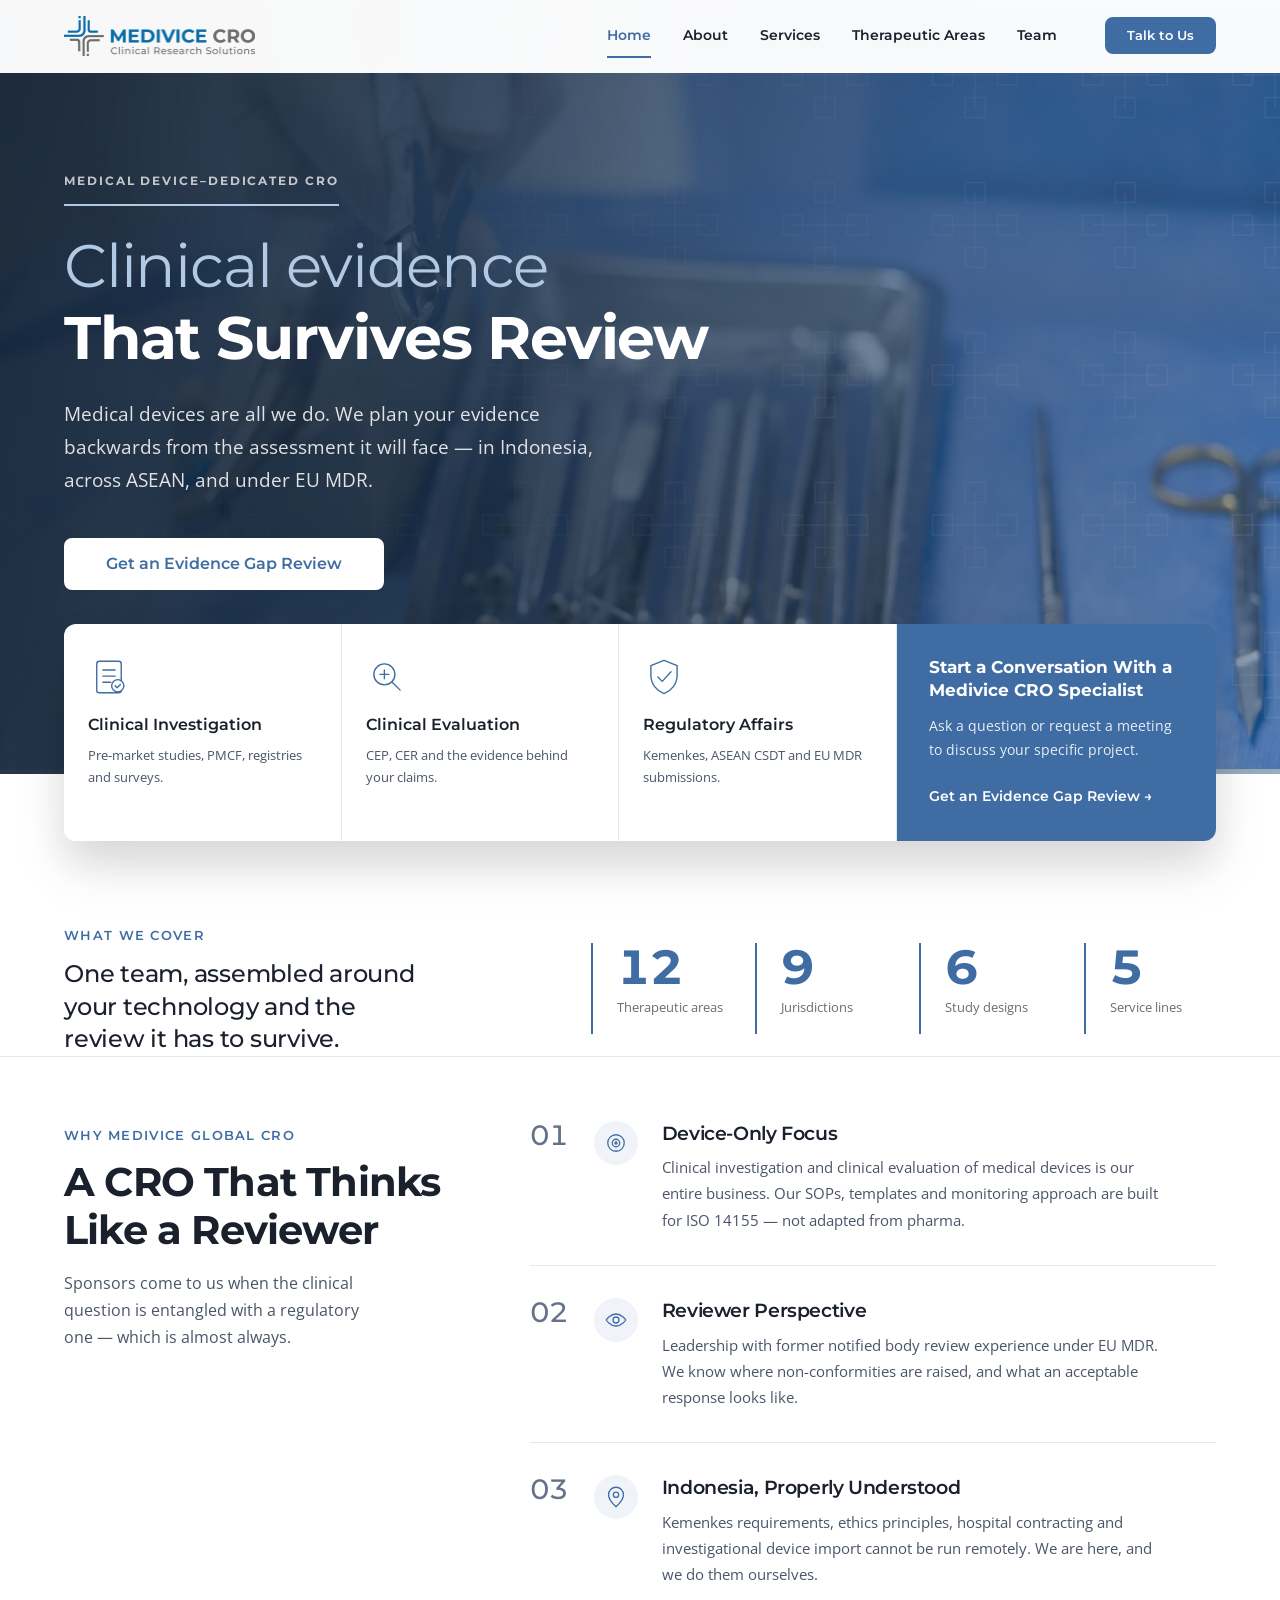
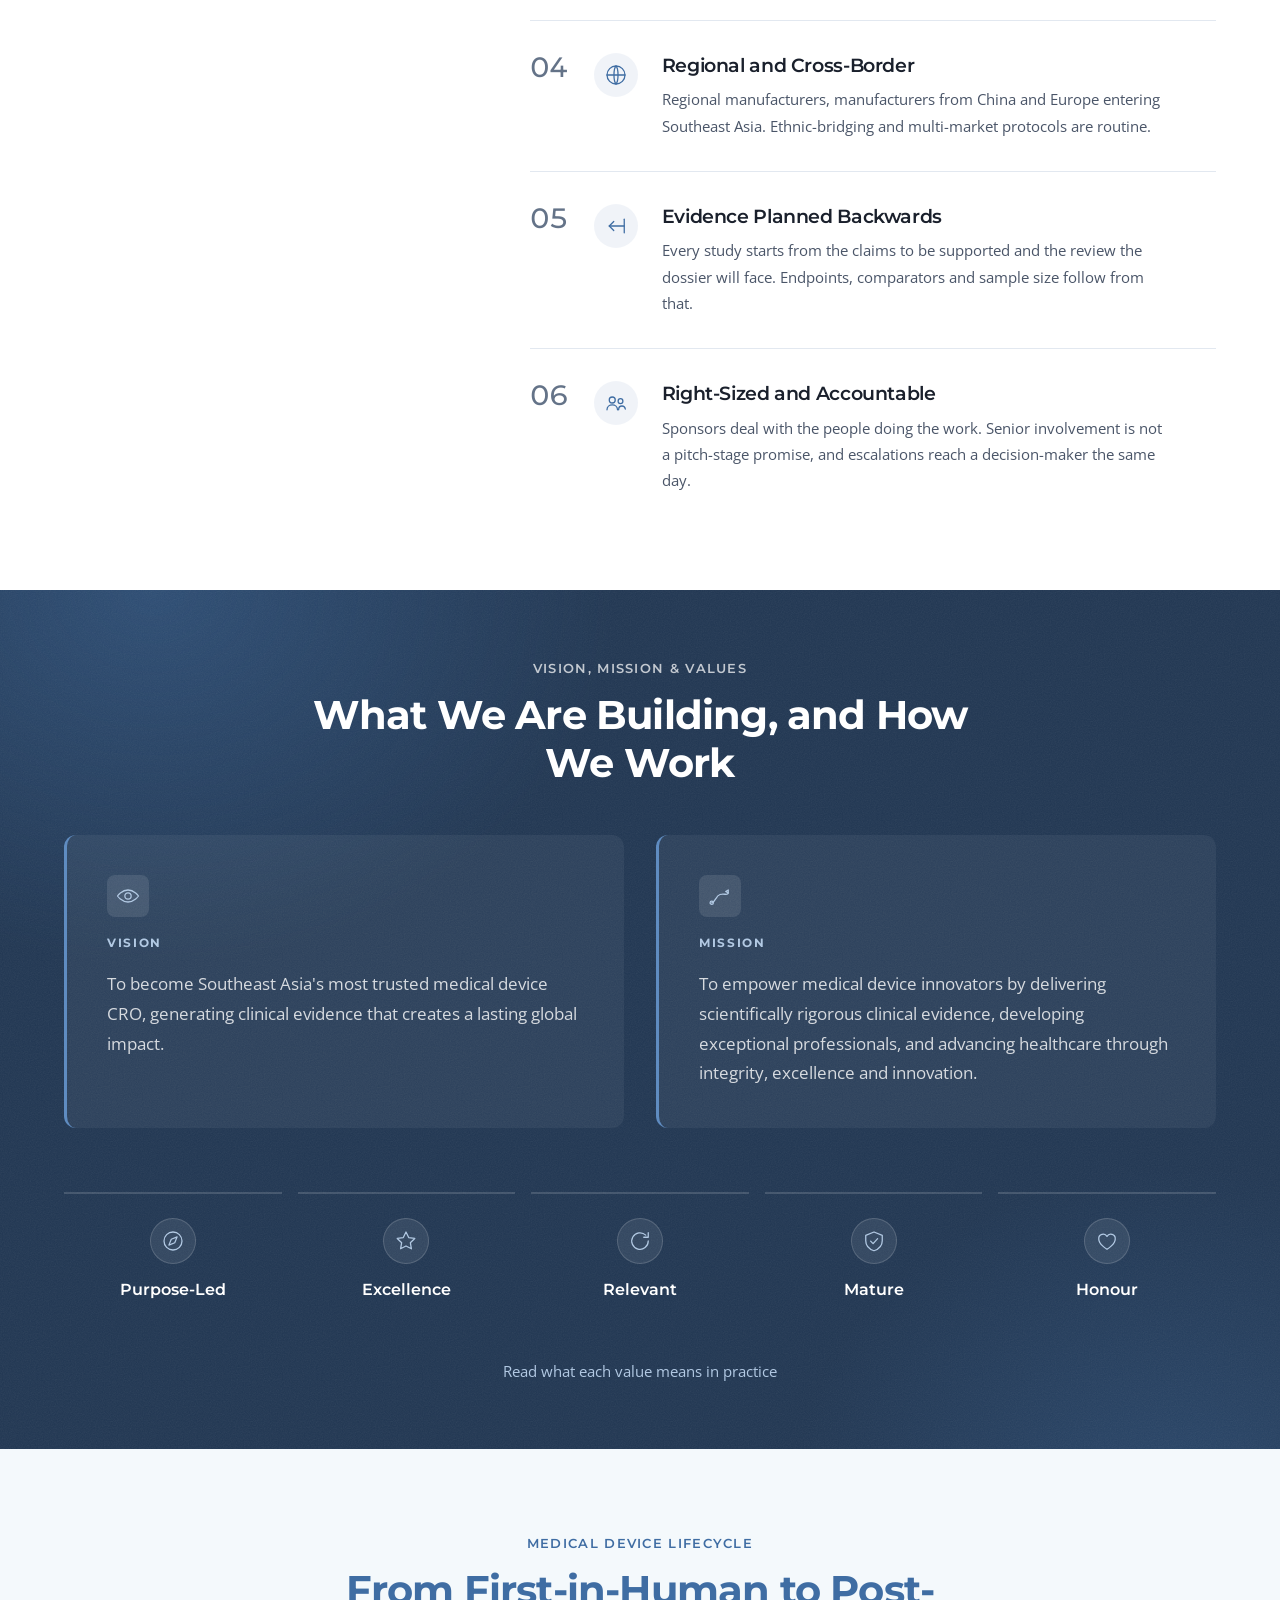
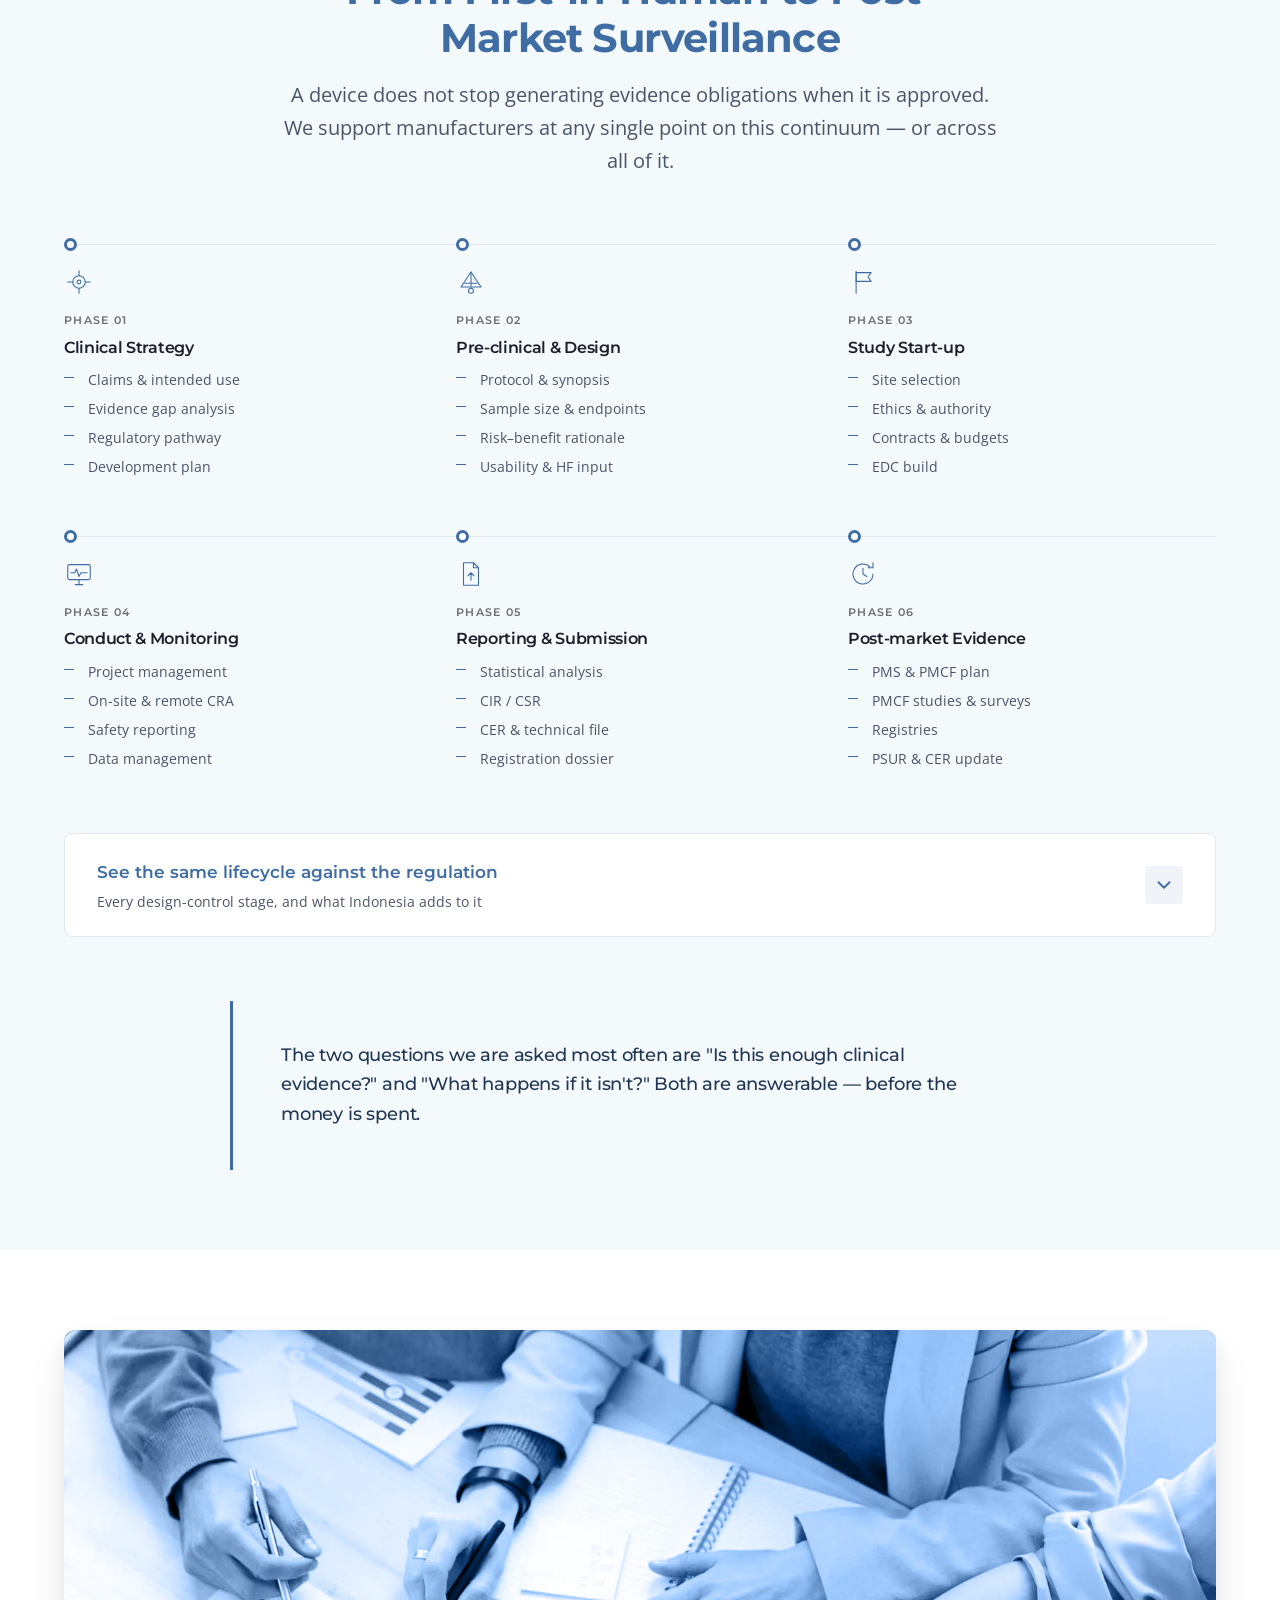
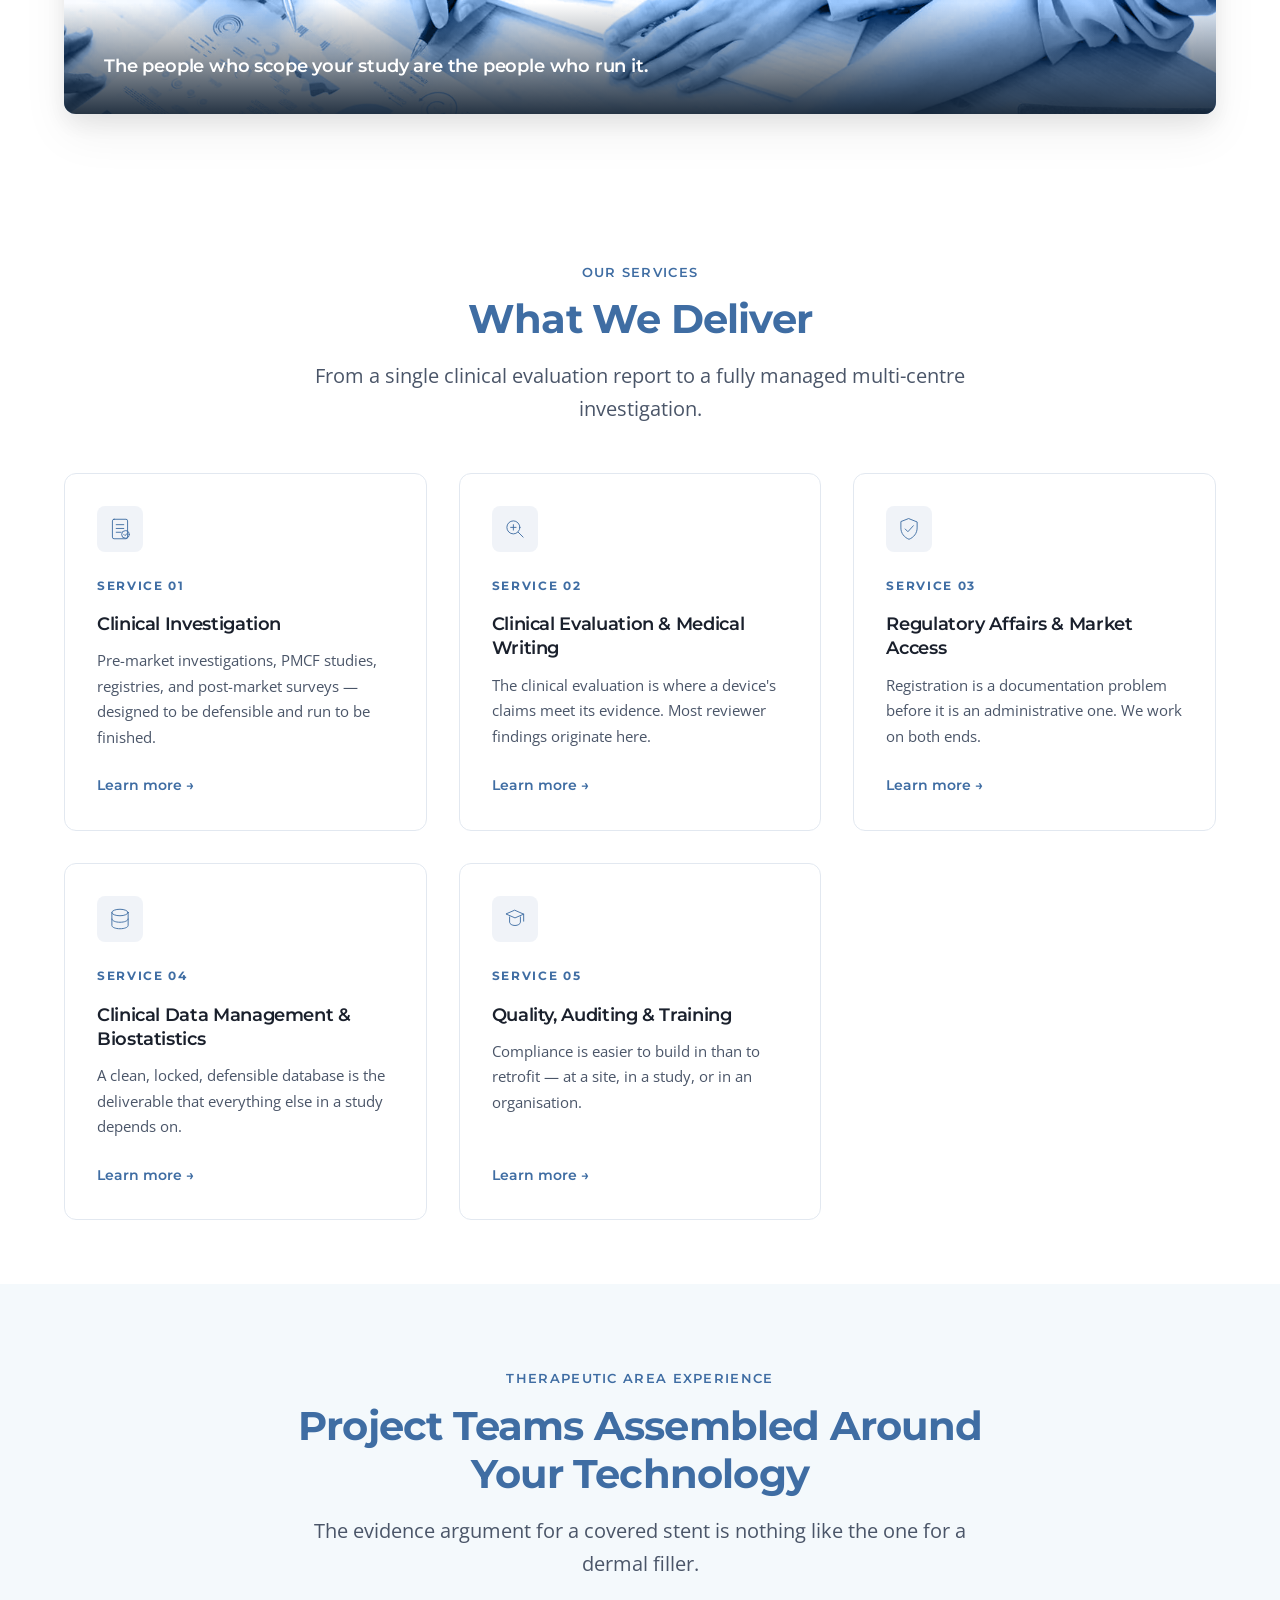
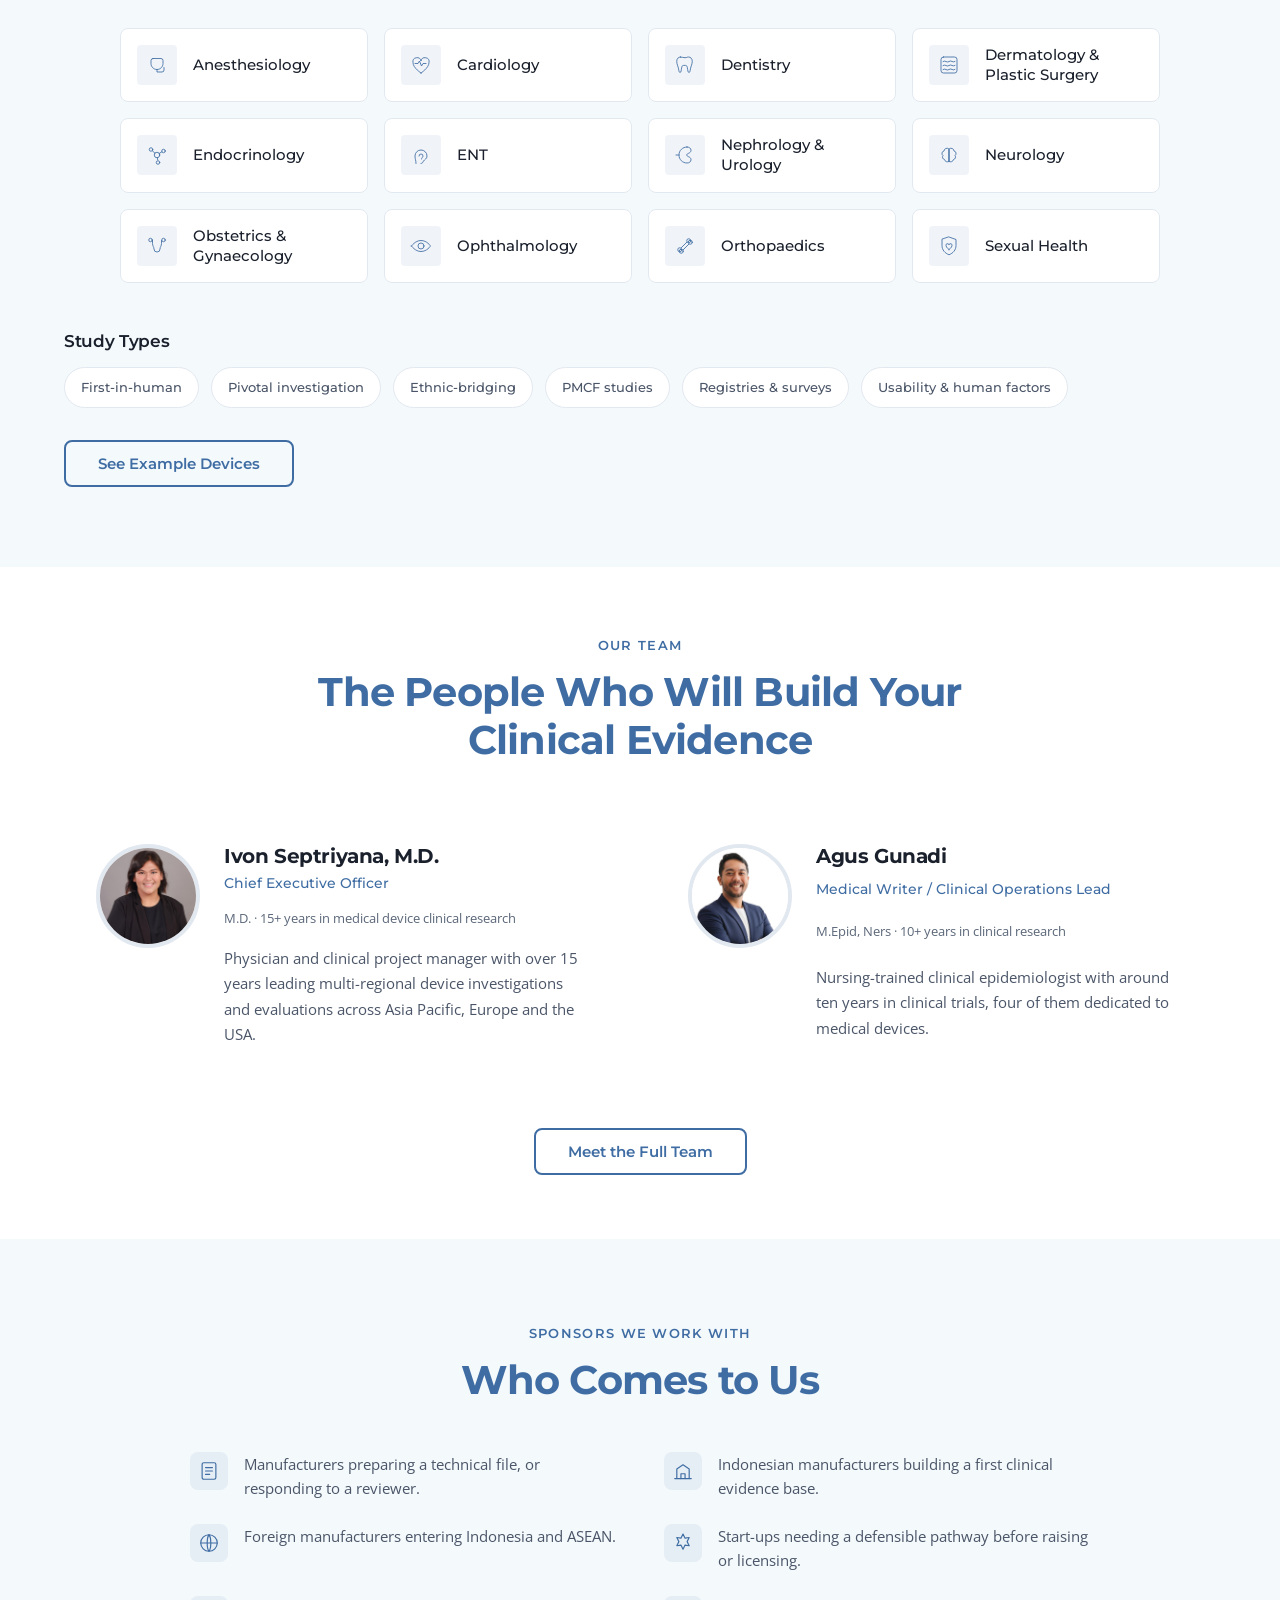
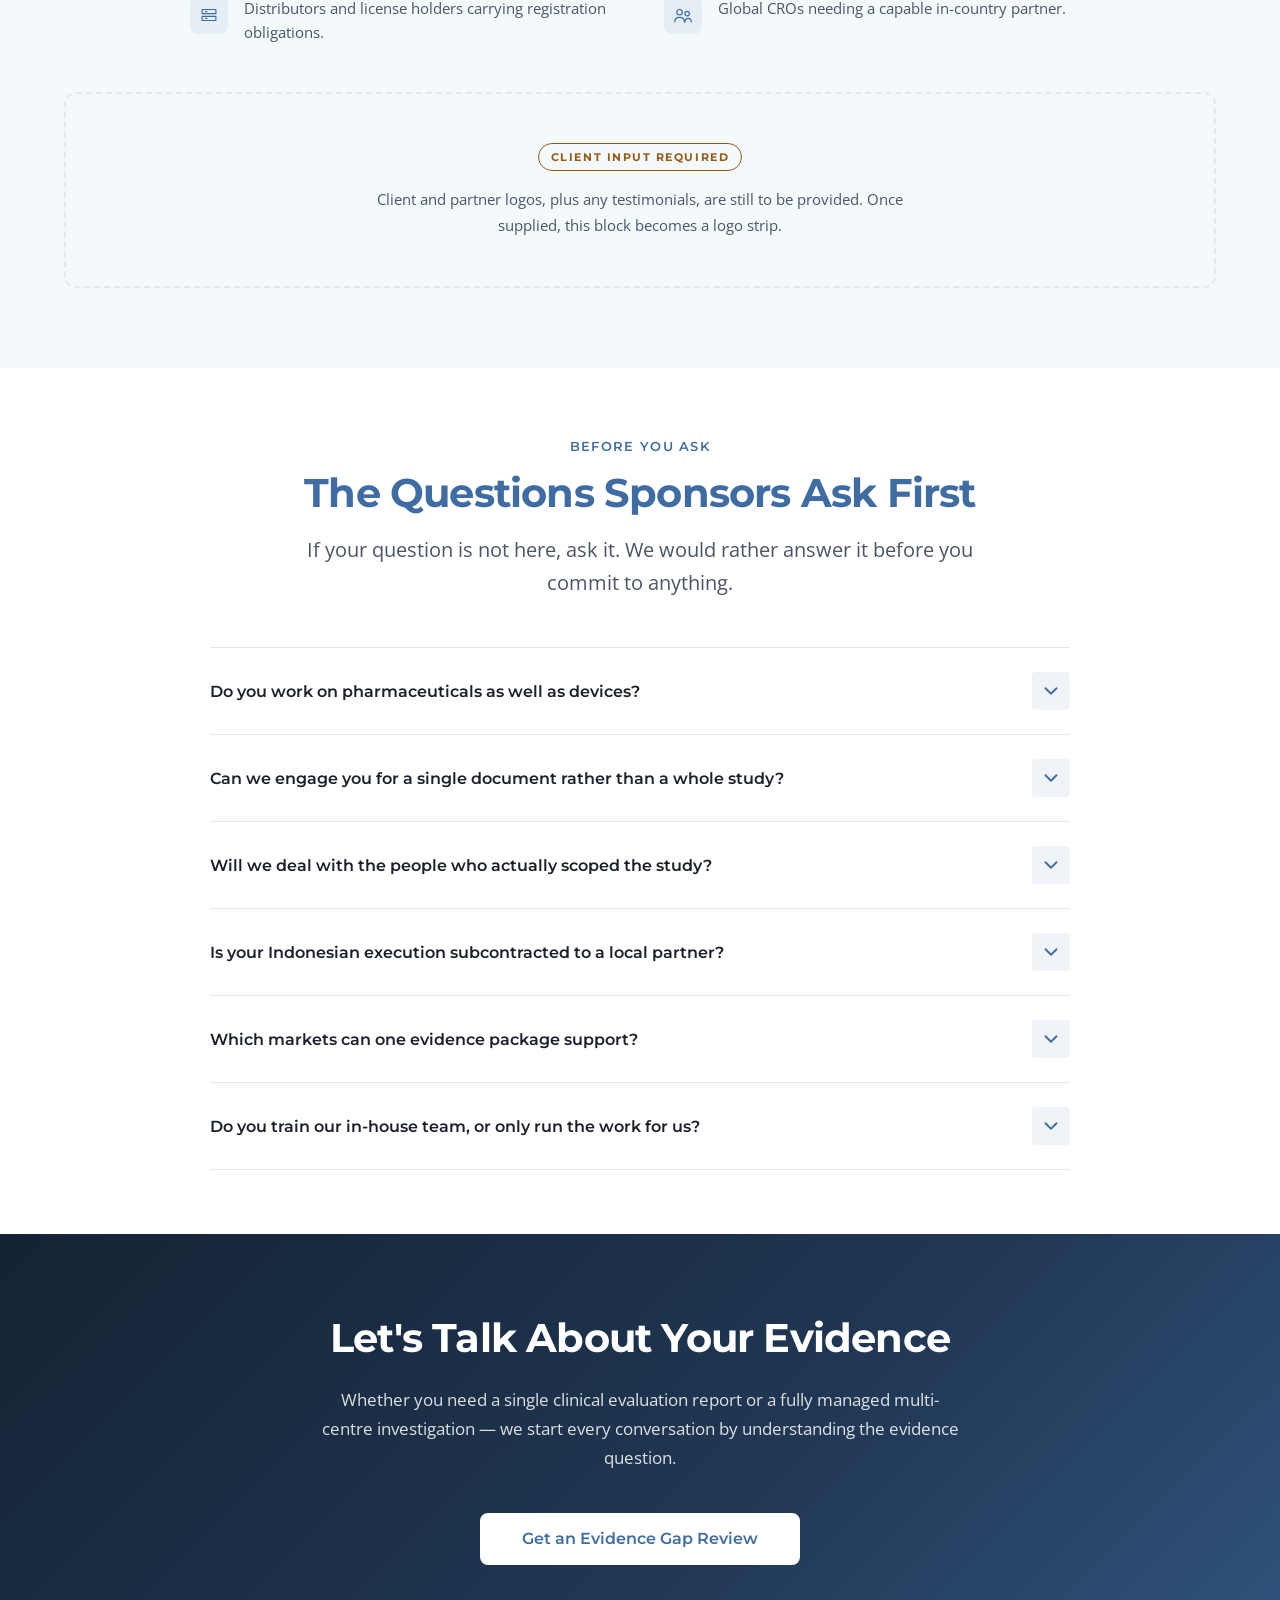
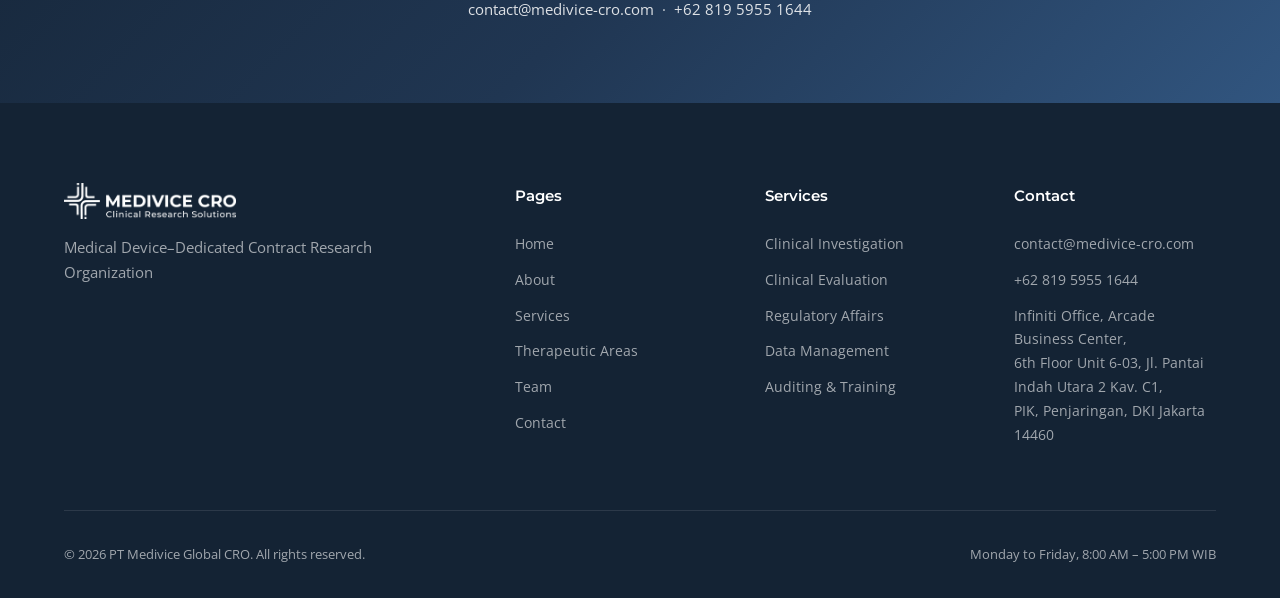
==== index.html @ 95a394a0 "Review build from c5eb9ec" ====
<!DOCTYPE html>
<html lang="en">
<head>
  <meta name="robots" content="noindex, nofollow" />
  <meta charset="UTF-8" />
  <meta name="viewport" content="width=device-width, initial-scale=1.0" />
  <title>Medivice Global CRO — Medical Device–Dedicated Contract Research Organization</title>
  <meta name="description" content="PT Medivice Global CRO runs clinical investigation and clinical evaluation exclusively for medical device manufacturers. Jakarta-led, ISO 14155 and EU MDR focused." />
  <link rel="canonical" href="https://medivice-cro.com/" />
  <meta property="og:type" content="website" />
  <meta property="og:site_name" content="Medivice Global CRO" />
  <meta property="og:url" content="https://medivice-cro.com/" />
  <meta property="og:title" content="Medivice Global CRO — Medical Device–Dedicated Contract Research Organization" />
  <meta property="og:description" content="PT Medivice Global CRO runs clinical investigation and clinical evaluation exclusively for medical device manufacturers. Jakarta-led, ISO 14155 and EU MDR focused." />
  <meta property="og:image" content="https://medivice-cro.com/assets/logos/logo-main.png" />
  <meta name="twitter:card" content="summary" />
  <meta name="twitter:title" content="Medivice Global CRO — Medical Device–Dedicated Contract Research Organization" />
  <meta name="twitter:description" content="PT Medivice Global CRO runs clinical investigation and clinical evaluation exclusively for medical device manufacturers. Jakarta-led, ISO 14155 and EU MDR focused." />
  <meta name="theme-color" content="#203652" />
  <link rel="preconnect" href="https://fonts.googleapis.com" />
  <link rel="preconnect" href="https://fonts.gstatic.com" crossorigin />
  <link rel="stylesheet" href="https://fonts.googleapis.com/css2?family=Montserrat:wght@400;500;600;700&amp;family=Open+Sans:wght@400;500;600;700&amp;display=swap" />
  <link rel="icon" href="assets/icons/icon-main.png" />
  <script type="module" crossorigin src="./assets/main-BbhdPXsZ.js"></script>
  <link rel="stylesheet" crossorigin href="./assets/main-J2HrPfhA.css">
</head>
<body>

  <a class="skip-link" href="#main">Skip to main content</a>

  <!-- ================= NAV ================= -->
  <header class="nav">
    <nav class="nav__inner" aria-label="Main navigation">
      <a href="index.html" class="nav__logo" aria-label="Medivice Global CRO — home">
        <img src="assets/logos/logo-main.png" alt="Medivice Global CRO"  width="765" height="160" decoding="async" fetchpriority="high" />
      </a>
      <button class="nav__toggle" type="button" aria-label="Toggle navigation" aria-expanded="false">
        <span></span><span></span><span></span>
      </button>
      <div class="nav__links">
        <a class="nav__link nav__link--active" href="index.html">Home</a>
        <a class="nav__link" href="about.html">About</a>
        <a class="nav__link" href="services.html">Services</a>
        <a class="nav__link" href="therapeutic-areas.html">Therapeutic Areas</a>
        <a class="nav__link" href="team.html">Team</a>
        <a class="btn btn--primary btn--sm nav__cta" href="contact.html">Talk to Us</a>
      </div>
    </nav>
  </header>

  <main id="main" tabindex="-1">

    <!-- ================= HERO (brand guide page 27) ================= -->
    <section id="hero" class="hero-v2">
      <!-- Temporary photograph. Pexels licence, no identifiable face, and it
           shows evidence being reviewed rather than a lab Medivice does not own.
           Replace with the client's own photo when it arrives — same filename. -->
      <picture class="hero-v2__photo"><source srcset="assets/photo-devices.webp" type="image/webp" /><img class="hero-v2__photo" src="assets/photo-devices.jpg" alt=""
           width="1920" height="1080" fetchpriority="high" decoding="async" /></picture>
      <div class="hero-v2__texture"></div>
      <div class="hero-v2__wash"></div>

      <div class="container">
        <div class="hero-v2__grid">
          <div class="hero-v2__content">
            <span class="hero-v2__label">Medical Device–Dedicated CRO</span>
            <h1>
              <span class="lead-word">Clinical evidence</span>
              That Survives Review
            </h1>
            <p class="hero-v2__text">
              Medical devices are all we do. We plan your evidence backwards from the
              assessment it will face — in Indonesia, across ASEAN, and under EU MDR.
            </p>
            <div class="hero-v2__actions">
              <a class="btn btn--white btn--lg" href="evidence-check.html">Get an Evidence Gap Review</a>
            </div>
          </div>

        </div>
      </div>
    </section>

    <!-- Card row overlapping the hero — the signature moment of the brand template -->
    <div class="container">
      <div class="hero-cards">
        <a class="hero-card" href="services.html#clinical-investigation">
          <div class="hero-card__icon">
            <svg viewBox="0 0 48 48" fill="none" stroke="#3F6DA3" stroke-width="1.6"
                 stroke-linecap="round" stroke-linejoin="round" aria-hidden="true">
              <rect x="10" y="6" width="28" height="36" rx="3" />
              <path d="M17 16h14M17 23h14M17 30h9" />
              <circle cx="34" cy="34" r="7" fill="#FFFFFF" />
              <path d="M31 34l2.2 2.2L37 32.5" />
            </svg>
          </div>
          <div class="hero-card__title">Clinical Investigation</div>
          <p class="hero-card__text">Pre-market studies, PMCF, registries and surveys.</p>
        </a>

        <a class="hero-card" href="services.html#clinical-evaluation">
          <div class="hero-card__icon">
            <svg viewBox="0 0 48 48" fill="none" stroke="#3F6DA3" stroke-width="1.6"
                 stroke-linecap="round" stroke-linejoin="round" aria-hidden="true">
              <circle cx="21" cy="21" r="12" />
              <path d="M30 30l9 9" />
              <path d="M16 21h10M21 16v10" />
            </svg>
          </div>
          <div class="hero-card__title">Clinical Evaluation</div>
          <p class="hero-card__text">CEP, CER and the evidence behind your claims.</p>
        </a>

        <a class="hero-card" href="services.html#regulatory-affairs">
          <div class="hero-card__icon">
            <svg viewBox="0 0 48 48" fill="none" stroke="#3F6DA3" stroke-width="1.6"
                 stroke-linecap="round" stroke-linejoin="round" aria-hidden="true">
              <path d="M24 5l15 6v11c0 10-6.4 17.6-15 21-8.6-3.4-15-11-15-21V11z" />
              <path d="M17 24l5 5 10-11" />
            </svg>
          </div>
          <div class="hero-card__title">Regulatory Affairs</div>
          <p class="hero-card__text">Kemenkes, ASEAN CSDT and EU MDR submissions.</p>
        </a>

        <div class="hero-cta">
          <div class="hero-cta__title">Start a Conversation With a Medivice CRO Specialist</div>
          <p>Ask a question or request a meeting to discuss your specific project.</p>
          <a class="hero-cta__link" href="evidence-check.html">Get an Evidence Gap Review</a>
        </div>
      </div>
    </div>

    <!-- The "What you end up holding" proof band was removed on 13 Aug 2026.
         It cost 0.61 screens for 33 words, and none of those words appear in
         any client document — it was written by the consultant and never
         declared in the Website Content Guide. If the client wants an outcome
         statement here, it should be their sentence, not ours. -->

    <!-- ================= COVERAGE BAR =================
         Sourced counts only. Therapeutic areas and study types are slide 15,
         jurisdictions are slide 12, service lines are slides 8 to 14. When the
         client answers Content Guide row 67 with an outcome number, that number
         belongs here and this block should shrink to make room for it. -->
    <section id="coverage" class="section coverage">
      <div class="container">
        <div class="coverage__inner">
          <div class="coverage__lead">
            <span class="section-label">What We Cover</span>
            <p class="coverage__claim">
              One team, assembled around your technology and the review it has to survive.
            </p>
          </div>
          <dl class="coverage__stats">
            <div class="coverage__stat">
              <dt>Therapeutic areas</dt>
              <dd><span class="coverage__num">12</span></dd>
            </div>
            <div class="coverage__stat">
              <dt>Jurisdictions</dt>
              <dd><span class="coverage__num">9</span></dd>
            </div>
            <div class="coverage__stat">
              <dt>Study designs</dt>
              <dd><span class="coverage__num">6</span></dd>
            </div>
            <div class="coverage__stat">
              <dt>Service lines</dt>
              <dd><span class="coverage__num">5</span></dd>
            </div>
          </dl>
        </div>
      </div>
    </section>

    <!-- ================= WHY MEDIVICE =================
         Not cards. This section is an argument, so it is set as an argument:
         a numbered list with a rule between each point, and the heading sitting
         beside it rather than centred above it. Six bordered boxes here were
         indistinguishable from the six bordered boxes in every other section. -->
    <section id="why-medivice" class="section reasons-section">
      <div class="container">
        <div class="split">
          <div class="split__aside">
            <span class="section-label">Why Medivice Global CRO</span>
            <h2>A CRO That Thinks Like a Reviewer</h2>
            <p class="split__text">
              Sponsors come to us when the clinical question is entangled with a
              regulatory one — which is almost always.
            </p>
          </div>

          <ol class="reasons stagger">
          <li class="reason fade-in">
            <span class="reason__index">01</span>
            <span class="reason__mark" aria-hidden="true"><svg viewBox="0 0 32 32" fill="none" stroke="currentColor" stroke-width="1.7" stroke-linecap="round" stroke-linejoin="round" aria-hidden="true"><circle cx="16" cy="16" r="11"/><circle cx="16" cy="16" r="5"/><circle cx="16" cy="16" r="1.4" fill="currentColor"/></svg></span>
            <div class="reason__body">
              <h3 class="reason__title">Device-Only Focus</h3>
              <p class="reason__text">Clinical investigation and clinical evaluation of medical devices is our entire business. Our SOPs, templates and monitoring approach are built for ISO 14155 — not adapted from pharma.</p>
            </div>
          </li>

          <li class="reason fade-in">
            <span class="reason__index">02</span>
            <span class="reason__mark" aria-hidden="true"><svg viewBox="0 0 32 32" fill="none" stroke="currentColor" stroke-width="1.7" stroke-linecap="round" stroke-linejoin="round" aria-hidden="true"><path d="M3 16s5-8 13-8 13 8 13 8-5 8-13 8-13-8-13-8Z"/><circle cx="16" cy="16" r="4"/></svg></span>
            <div class="reason__body">
              <h3 class="reason__title">Reviewer Perspective</h3>
              <p class="reason__text">Leadership with former notified body review experience under EU MDR. We know where non-conformities are raised, and what an acceptable response looks like.</p>
            </div>
          </li>

          <li class="reason fade-in">
            <span class="reason__index">03</span>
            <span class="reason__mark" aria-hidden="true"><svg viewBox="0 0 32 32" fill="none" stroke="currentColor" stroke-width="1.7" stroke-linecap="round" stroke-linejoin="round" aria-hidden="true"><path d="M16 29s10-9.2 10-16A10 10 0 0 0 6 13c0 6.8 10 16 10 16Z"/><circle cx="16" cy="13" r="3.6"/></svg></span>
            <div class="reason__body">
              <h3 class="reason__title">Indonesia, Properly Understood</h3>
              <p class="reason__text">Kemenkes requirements, ethics principles, hospital contracting and investigational device import cannot be run remotely. We are here, and we do them ourselves.</p>
            </div>
          </li>

          <li class="reason fade-in">
            <span class="reason__index">04</span>
            <span class="reason__mark" aria-hidden="true"><svg viewBox="0 0 32 32" fill="none" stroke="currentColor" stroke-width="1.7" stroke-linecap="round" stroke-linejoin="round" aria-hidden="true"><circle cx="16" cy="16" r="12"/><path d="M4 16h24M16 4c3.6 3.8 3.6 20 0 24M16 4c-3.6 3.8-3.6 20 0 24"/></svg></span>
            <div class="reason__body">
              <h3 class="reason__title">Regional and Cross-Border</h3>
              <p class="reason__text">Regional manufacturers, manufacturers from China and Europe entering Southeast Asia. Ethnic-bridging and multi-market protocols are routine.</p>
            </div>
          </li>

          <li class="reason fade-in">
            <span class="reason__index">05</span>
            <span class="reason__mark" aria-hidden="true"><svg viewBox="0 0 32 32" fill="none" stroke="currentColor" stroke-width="1.7" stroke-linecap="round" stroke-linejoin="round" aria-hidden="true"><path d="M27 16H7"/><path d="M13 10l-6 6 6 6"/><path d="M27 7v18"/></svg></span>
            <div class="reason__body">
              <h3 class="reason__title">Evidence Planned Backwards</h3>
              <p class="reason__text">Every study starts from the claims to be supported and the review the dossier will face. Endpoints, comparators and sample size follow from that.</p>
            </div>
          </li>

          <li class="reason fade-in">
            <span class="reason__index">06</span>
            <span class="reason__mark" aria-hidden="true"><svg viewBox="0 0 32 32" fill="none" stroke="currentColor" stroke-width="1.7" stroke-linecap="round" stroke-linejoin="round" aria-hidden="true"><circle cx="11" cy="12" r="4"/><circle cx="22" cy="13.5" r="3.2"/><path d="M4 25c0-4 3.2-6.5 7-6.5s7 2.5 7 6.5"/><path d="M19.5 25c0-3 2-5 4.5-5s4 1.6 4.4 4"/></svg></span>
            <div class="reason__body">
              <h3 class="reason__title">Right-Sized and Accountable</h3>
              <p class="reason__text">Sponsors deal with the people doing the work. Senior involvement is not a pitch-stage promise, and escalations reach a decision-maker the same day.</p>
            </div>
          </li>
          </ol>
        </div>
      </div>
    </section>

    <!-- ================= VISION, MISSION & VALUES ================= -->
    <section id="vision-mission-values" class="section section--dark">
      <div class="container">
        <div class="section-header">
          <span class="section-label">Vision, Mission &amp; Values</span>
          <h2>What We Are Building, and How We Work</h2>
        </div>

        <div class="vm-grid">
          <div class="vm-card fade-in">
            <div class="vm-card__mark" aria-hidden="true"><svg viewBox="0 0 32 32" fill="none" stroke="currentColor" stroke-width="1.7" stroke-linecap="round" stroke-linejoin="round" aria-hidden="true"><path d="M2 16s5.5-8 14-8 14 8 14 8-5.5 8-14 8-14-8-14-8Z"/><circle cx="16" cy="16" r="4.2"/></svg></div>
            <div class="vm-card__label">Vision</div>
            <p>
              To become Southeast Asia's most trusted medical device CRO, generating
              clinical evidence that creates a lasting global impact.
            </p>
          </div>
          <div class="vm-card fade-in">
            <div class="vm-card__mark" aria-hidden="true"><svg viewBox="0 0 32 32" fill="none" stroke="currentColor" stroke-width="1.7" stroke-linecap="round" stroke-linejoin="round" aria-hidden="true"><path d="M5 25c6-2 5-9 11-11s10 2 11-2"/><circle cx="5" cy="25" r="2.2"/><path d="M27 8l-3.4 2 3.4 2z"/></svg></div>
            <div class="vm-card__label">Mission</div>
            <p>
              To empower medical device innovators by delivering scientifically rigorous
              clinical evidence, developing exceptional professionals, and advancing
              healthcare through integrity, excellence and innovation.
            </p>
          </div>
        </div>

        <div class="values-grid values-grid--compact stagger">
          <div class="value-item value-item--compact fade-in">
            <div class="value-item__mark"><svg viewBox="0 0 32 32" fill="none" stroke="currentColor" stroke-width="1.7" stroke-linecap="round" stroke-linejoin="round" aria-hidden="true"><circle cx="16" cy="16" r="12"/><path d="M21.5 10.5l-3.2 7.8-7.8 3.2 3.2-7.8z"/></svg></div>
            <div class="value-item__name">Purpose-Led</div>
          </div>
          <div class="value-item value-item--compact fade-in">
            <div class="value-item__mark"><svg viewBox="0 0 32 32" fill="none" stroke="currentColor" stroke-width="1.7" stroke-linecap="round" stroke-linejoin="round" aria-hidden="true"><path d="M16 4l3.6 7.4 8.1 1.2-5.9 5.7 1.4 8.1L16 22.6 8.8 26.4l1.4-8.1-5.9-5.7 8.1-1.2z"/></svg></div>
            <div class="value-item__name">Excellence</div>
          </div>
          <div class="value-item value-item--compact fade-in">
            <div class="value-item__mark"><svg viewBox="0 0 32 32" fill="none" stroke="currentColor" stroke-width="1.7" stroke-linecap="round" stroke-linejoin="round" aria-hidden="true"><path d="M27 16a11 11 0 1 1-3.3-7.8"/><path d="M27 5v6h-6"/></svg></div>
            <div class="value-item__name">Relevant</div>
          </div>
          <div class="value-item value-item--compact fade-in">
            <div class="value-item__mark"><svg viewBox="0 0 32 32" fill="none" stroke="currentColor" stroke-width="1.7" stroke-linecap="round" stroke-linejoin="round" aria-hidden="true"><path d="M16 4l11 4.4v7.3C27 23 22.3 26.9 16 29 9.7 26.9 5 23 5 15.7V8.4z"/><path d="M11.5 16.2l3.3 3.3 6-6.6"/></svg></div>
            <div class="value-item__name">Mature</div>
          </div>
          <div class="value-item value-item--compact fade-in">
            <div class="value-item__mark"><svg viewBox="0 0 32 32" fill="none" stroke="currentColor" stroke-width="1.7" stroke-linecap="round" stroke-linejoin="round" aria-hidden="true"><path d="M16 27S5 20.4 5 13.2A5.9 5.9 0 0 1 16 9.9a5.9 5.9 0 0 1 11 3.3C27 20.4 16 27 16 27Z"/></svg></div>
            <div class="value-item__name">Honour</div>
          </div>
        </div>

        <p class="values-more">
          <a href="about.html#values">Read what each value means in practice</a>
        </p>
      </div>
      </div>
    </section>

    <!-- ================= MEDICAL DEVICE LIFECYCLE =================
         Two layers, and they are not interchangeable.

         First: Company Profile slide 6, the six phases of Medivice's own
         work across the lifecycle. This is the section the client approved
         in the Website Content Guide, rows 20 and 21.

         Second: Medical_Device_Lifecycle_5-6Agustus2026.pptx slide 16, the
         regulation seen against design control. It is deeper and it is the
         better content, but it is an adaptation of a third-party briefing
         whose publication rights are still unconfirmed. It supports the
         approved section; it does not replace it. -->
    <section id="lifecycle" class="section section--alt">
      <div class="container">
        <div class="section-header">
          <span class="section-label">Medical Device Lifecycle</span>
          <h2>From First-in-Human to Post-Market Surveillance</h2>
          <p>
            A device does not stop generating evidence obligations when it is approved. We
            support manufacturers at any single point on this continuum — or across all of it.
          </p>
        </div>

        <ol class="lifegrid stagger">
          <li class="lifephase fade-in">
            <div class="lifephase__mark" aria-hidden="true"><svg viewBox="0 0 48 48" fill="none" stroke="currentColor" stroke-width="1.7" stroke-linecap="round" stroke-linejoin="round"><path d="M24 6v8M24 34v8M6 24h8M34 24h8"/><circle cx="24" cy="24" r="10"/><circle cx="24" cy="24" r="3"/></svg></div>
            <div class="lifephase__index">PHASE 01</div>
            <h3 class="lifephase__title">Clinical Strategy</h3>
            <ul class="lifephase__list">
              <li>Claims &amp; intended use</li>
              <li>Evidence gap analysis</li>
              <li>Regulatory pathway</li>
              <li>Development plan</li>
            </ul>
          </li>
          <li class="lifephase fade-in">
            <div class="lifephase__mark" aria-hidden="true"><svg viewBox="0 0 48 48" fill="none" stroke="currentColor" stroke-width="1.7" stroke-linecap="round" stroke-linejoin="round"><path d="M24 8 8 32h32z"/><path d="M24 8v24M14 26h20"/><circle cx="24" cy="38" r="4"/></svg></div>
            <div class="lifephase__index">PHASE 02</div>
            <h3 class="lifephase__title">Pre-clinical &amp; Design</h3>
            <ul class="lifephase__list">
              <li>Protocol &amp; synopsis</li>
              <li>Sample size &amp; endpoints</li>
              <li>Risk–benefit rationale</li>
              <li>Usability &amp; HF input</li>
            </ul>
          </li>
          <li class="lifephase fade-in">
            <div class="lifephase__mark" aria-hidden="true"><svg viewBox="0 0 48 48" fill="none" stroke="currentColor" stroke-width="1.7" stroke-linecap="round" stroke-linejoin="round"><path d="M13 42V7"/><path d="M13 9h24l-5 7 5 7H13z"/></svg></div>
            <div class="lifephase__index">PHASE 03</div>
            <h3 class="lifephase__title">Study Start-up</h3>
            <ul class="lifephase__list">
              <li>Site selection</li>
              <li>Ethics &amp; authority</li>
              <li>Contracts &amp; budgets</li>
              <li>EDC build</li>
            </ul>
          </li>
          <li class="lifephase fade-in">
            <div class="lifephase__mark" aria-hidden="true"><svg viewBox="0 0 48 48" fill="none" stroke="currentColor" stroke-width="1.7" stroke-linecap="round" stroke-linejoin="round"><rect x="6" y="9" width="36" height="24" rx="3"/><path d="M11 22h6l3-6 4 12 3-6h10"/><path d="M18 41h12M24 33v8"/></svg></div>
            <div class="lifephase__index">PHASE 04</div>
            <h3 class="lifephase__title">Conduct &amp; Monitoring</h3>
            <ul class="lifephase__list">
              <li>Project management</li>
              <li>On-site &amp; remote CRA</li>
              <li>Safety reporting</li>
              <li>Data management</li>
            </ul>
          </li>
          <li class="lifephase fade-in">
            <div class="lifephase__mark" aria-hidden="true"><svg viewBox="0 0 48 48" fill="none" stroke="currentColor" stroke-width="1.7" stroke-linecap="round" stroke-linejoin="round"><path d="M12 42V6h16l8 8v28z"/><path d="M28 6v8h8"/><path d="M24 34V22M19 27l5-5 5 5"/></svg></div>
            <div class="lifephase__index">PHASE 05</div>
            <h3 class="lifephase__title">Reporting &amp; Submission</h3>
            <ul class="lifephase__list">
              <li>Statistical analysis</li>
              <li>CIR / CSR</li>
              <li>CER &amp; technical file</li>
              <li>Registration dossier</li>
            </ul>
          </li>
          <li class="lifephase fade-in">
            <div class="lifephase__mark" aria-hidden="true"><svg viewBox="0 0 48 48" fill="none" stroke="currentColor" stroke-width="1.7" stroke-linecap="round" stroke-linejoin="round"><path d="M40 24a16 16 0 1 1-5-11.6"/><path d="M40 6v8h-8"/><path d="M24 15v9l6 4"/></svg></div>
            <div class="lifephase__index">PHASE 06</div>
            <h3 class="lifephase__title">Post-market Evidence</h3>
            <ul class="lifephase__list">
              <li>PMS &amp; PMCF plan</li>
              <li>PMCF studies &amp; surveys</li>
              <li>Registries</li>
              <li>PSUR &amp; CER update</li>
            </ul>
          </li>
        </ol>

        <details class="deep">
          <summary class="deep__summary">
            <span class="deep__text">
              <span class="deep__title">See the same lifecycle against the regulation</span>
              <span class="deep__hint">Every design-control stage, and what Indonesia adds to it</span>
            </span>
            <span class="deep__icon" aria-hidden="true"><svg viewBox="0 0 24 24" fill="none" stroke="currentColor" stroke-width="2" stroke-linecap="round" stroke-linejoin="round"><path d="M6 9l6 6 6-6"/></svg></span>
          </summary>

        <div class="reglife">
          <div class="reglife__tierlabel">Product lifecycle</div>
          <div class="reglife__row reglife__row--product">
            <div class="reglife__stage">Requirement</div>
            <div class="reglife__stage">Design &amp; Development</div>
            <div class="reglife__stage">Verification &amp; Validation</div>
            <div class="reglife__stage">Deployment or Implementation</div>
            <div class="reglife__stage">Maintenance &amp; Service</div>
            <div class="reglife__stage">Decommissioning</div>
          </div>

          <div class="reglife__standards">
            <div class="reglife__std reglife__std--qms">ISO 13485:2016 — Quality Management System</div>
            <div class="reglife__std">ISO 14971:2019 — Risk Management</div>
          </div>

          <div class="reglife__tierlabel">Design control — where we work</div>
          <div class="reglife__row reglife__row--design">
            <button class="reglife__stage" type="button" aria-expanded="false" aria-controls="rl-1">
              Idea, Concept &amp; Feasibility<span class="reglife__stage-note">Select</span>
            </button>
            <button class="reglife__stage" type="button" aria-expanded="false" aria-controls="rl-2">
              Design &amp; Development<span class="reglife__stage-note">Select</span>
            </button>
            <button class="reglife__stage" type="button" aria-expanded="false" aria-controls="rl-3">
              Design Verification<span class="reglife__stage-note">Select</span>
            </button>
            <button class="reglife__stage" type="button" aria-expanded="false" aria-controls="rl-4">
              Design Validation<span class="reglife__stage-note">Select</span>
            </button>
            <button class="reglife__stage" type="button" aria-expanded="false" aria-controls="rl-5">
              Design Transfer<span class="reglife__stage-note">Select</span>
            </button>
            <button class="reglife__stage" type="button" aria-expanded="false" aria-controls="rl-6">
              Market Approval<span class="reglife__stage-note">Select</span>
            </button>
          </div>

          <!-- 1 -->
          <div class="reglife__detail" id="rl-1">
            <h3>Idea, Concept, Definition &amp; Feasibility</h3>
            <div class="reglife__cols">
              <div>
                <div class="reglife__block-title">Establish the case</div>
                <ul class="checklist">
                  <li>Market validation</li>
                  <li>User need</li>
                  <li>Intellectual property</li>
                </ul>
              </div>
              <div>
                <span class="reglife__flag">Indonesia</span>
                <div class="reglife__block-title">Regulatory review</div>
                <ul class="checklist">
                  <li>Definition of a medical device in Indonesia</li>
                  <li>Risk classification of the device</li>
                  <li>The applicable registration regulation</li>
                  <li>Regulatory strategy and regulatory affairs plan</li>
                </ul>
              </div>
            </div>
          </div>

          <!-- 2 -->
          <div class="reglife__detail" id="rl-2">
            <h3>Design &amp; Development</h3>
            <div class="reglife__cols">
              <div>
                <div class="reglife__block-title">Design input</div>
                <ul class="checklist">
                  <li>Applicable standards</li>
                  <li>User needs and essential principles</li>
                </ul>
              </div>
              <div>
                <div class="reglife__block-title">Design output</div>
                <ul class="checklist">
                  <li>Specification</li>
                  <li>Prototype</li>
                </ul>
              </div>
            </div>
          </div>

          <!-- 3 -->
          <div class="reglife__detail" id="rl-3">
            <h3>Design Verification</h3>
            <div class="reglife__cols">
              <div>
                <div class="reglife__block-title">Inspection</div>
                <ul class="checklist">
                  <li>Dimensional and visual inspection</li>
                </ul>
                <div class="reglife__block-title mt-4">Testing</div>
                <ul class="checklist">
                  <li>Pre-clinical testing — chemical, physical, biological</li>
                  <li>Animal testing</li>
                </ul>
              </div>
              <div>
                <div class="reglife__block-title">Analysis</div>
                <ul class="checklist">
                  <li>Software validation</li>
                  <li>Sterilisation validation</li>
                </ul>
                <div class="reglife__block-title mt-4">Standards</div>
                <ul class="checklist">
                  <li>TIS, ISO, EN ISO, ASTM</li>
                </ul>
              </div>
              <div>
                <span class="reglife__flag">Indonesia</span>
                <div class="reglife__block-title">National standards</div>
                <ul class="checklist">
                  <li>BSN SNI</li>
                  <li>BPAFK testing, where applicable</li>
                </ul>
              </div>
            </div>
          </div>

          <!-- 4 -->
          <div class="reglife__detail" id="rl-4">
            <h3>Design Validation</h3>
            <div class="reglife__cols">
              <div>
                <div class="reglife__block-title">Clinical evaluation</div>
                <p class="text-small">Written to MEDDEV 2.7/1 rev 4 conventions.</p>
                <ul class="checklist">
                  <li>Literature review</li>
                  <li>Clinical experience</li>
                </ul>
              </div>
              <div>
                <div class="reglife__block-title">If the evidence is insufficient</div>
                <ul class="checklist">
                  <li>Clinical investigation under ISO 14155</li>
                  <li>ISO 20916:2019 for in-vitro diagnostic performance studies</li>
                  <li>Devices from initial production lots or batches</li>
                </ul>
              </div>
              <div>
                <span class="reglife__flag">Indonesia</span>
                <div class="reglife__block-title">Approvals, run in parallel</div>
                <ul class="checklist">
                  <li>Ethics committee approval</li>
                  <li>PPUK Kemenkes approval for the clinical investigation</li>
                </ul>
              </div>
            </div>
          </div>

          <!-- 5 -->
          <div class="reglife__detail" id="rl-5">
            <h3>Design Transfer</h3>
            <div class="reglife__cols">
              <div>
                <div class="reglife__block-title">Transfer to production</div>
                <ul class="checklist">
                  <li>Production specification</li>
                  <li>Trial run and process validation</li>
                </ul>
              </div>
              <div>
                <div class="reglife__block-title">Production quality system</div>
                <ul class="checklist">
                  <li>ISO 13485:2016</li>
                  <li>Indonesian GMP</li>
                  <li>Device production, then mass production</li>
                </ul>
              </div>
            </div>
          </div>

          <!-- 6 -->
          <div class="reglife__detail" id="rl-6">
            <h3>Market Approval</h3>
            <div class="reglife__cols">
              <div>
                <span class="reglife__flag">Indonesia</span>
                <div class="reglife__block-title">Registration</div>
                <ul class="checklist">
                  <li>Establishment and device registration with the Ministry of Health</li>
                  <li>Prepare the technical documentation for submission</li>
                  <li>Market approval</li>
                </ul>
              </div>
              <div>
                <div class="reglife__block-title">After approval</div>
                <ul class="checklist">
                  <li>Product liability</li>
                  <li>Post-market surveillance</li>
                </ul>
              </div>
            </div>
          </div>

          <p class="reglife__note">
            Testing and analysis are normally run under an ISO/IEC 17025 laboratory quality
            system or equivalent. Adapted from the Thailand clinical investigation regulation
            briefing, 9 September 2025.
          </p>
        </div>
        </details>

        <blockquote class="pullquote fade-in">
          <p>
            The two questions we are asked most often are "Is this enough clinical
            evidence?" and "What happens if it isn't?" Both are answerable — before the
            money is spent.
          </p>
        </blockquote>
      </div>
    </section>

    <!-- Visual break between the regulatory flow and the services.
         Strategy objective 2 — the page needs somewhere for the eye to rest
         before the next block of reading. -->
    <div class="container">
      <figure class="photo-break">
        <picture><source srcset="assets/photo-documents.webp" type="image/webp" /><img src="assets/photo-documents.jpg"
             alt="Two people reviewing study documents at a working session"
             width="1600" height="900" loading="lazy" decoding="async" /></picture>
        <figcaption>
          The people who scope your study are the people who run it.
        </figcaption>
      </figure>
    </div>

    <!-- ================= SERVICES OVERVIEW ================= -->
    <section id="services" class="section">
      <div class="container">
        <div class="section-header">
          <span class="section-label">Our Services</span>
          <h2>What We Deliver</h2>
          <p>
            From a single clinical evaluation report to a fully managed multi-centre
            investigation.
          </p>
        </div>

        <div class="grid grid--3 stagger">
          <a class="service-card fade-in" href="services.html#clinical-investigation">
            <div class="service-card__mark" aria-hidden="true"><svg viewBox="0 0 48 48" fill="none" stroke="currentColor" stroke-width="1.7" stroke-linecap="round" stroke-linejoin="round"><rect x="10" y="6" width="28" height="36" rx="3"/><path d="M17 16h14M17 23h14M17 30h9"/><circle cx="34" cy="34" r="7" fill="none"/><path d="M31 34l2.2 2.2L37 32.5"/></svg></div>
            <div class="service-card__index">SERVICE 01</div>
            <h3 class="service-card__title">Clinical Investigation</h3>
            <p class="service-card__text">
              Pre-market investigations, PMCF studies, registries, and post-market
              surveys — designed to be defensible and run to be finished.
            </p>
            <span class="service-card__more">Learn more</span>
          </a>

          <a class="service-card fade-in" href="services.html#clinical-evaluation">
            <div class="service-card__mark" aria-hidden="true"><svg viewBox="0 0 48 48" fill="none" stroke="currentColor" stroke-width="1.7" stroke-linecap="round" stroke-linejoin="round"><circle cx="21" cy="21" r="12"/><path d="M30 30l9 9M16 21h10M21 16v10"/></svg></div>
            <div class="service-card__index">SERVICE 02</div>
            <h3 class="service-card__title">Clinical Evaluation &amp; Medical Writing</h3>
            <p class="service-card__text">
              The clinical evaluation is where a device's claims meet its evidence. Most
              reviewer findings originate here.
            </p>
            <span class="service-card__more">Learn more</span>
          </a>

          <a class="service-card fade-in" href="services.html#regulatory-affairs">
            <div class="service-card__mark" aria-hidden="true"><svg viewBox="0 0 48 48" fill="none" stroke="currentColor" stroke-width="1.7" stroke-linecap="round" stroke-linejoin="round"><path d="M24 5l15 6v11c0 10-6.4 17.6-15 21-8.6-3.4-15-11-15-21V11z"/><path d="M17 24l5 5 10-11"/></svg></div>
            <div class="service-card__index">SERVICE 03</div>
            <h3 class="service-card__title">Regulatory Affairs &amp; Market Access</h3>
            <p class="service-card__text">
              Registration is a documentation problem before it is an administrative
              one. We work on both ends.
            </p>
            <span class="service-card__more">Learn more</span>
          </a>

          <a class="service-card fade-in" href="services.html#data-management">
            <div class="service-card__mark" aria-hidden="true"><svg viewBox="0 0 48 48" fill="none" stroke="currentColor" stroke-width="1.7" stroke-linecap="round" stroke-linejoin="round"><ellipse cx="24" cy="12" rx="15" ry="6"/><path d="M9 12v24c0 3.3 6.7 6 15 6s15-2.7 15-6V12"/><path d="M9 24c0 3.3 6.7 6 15 6s15-2.7 15-6"/></svg></div>
            <div class="service-card__index">SERVICE 04</div>
            <h3 class="service-card__title">Clinical Data Management &amp; Biostatistics</h3>
            <p class="service-card__text">
              A clean, locked, defensible database is the deliverable that everything
              else in a study depends on.
            </p>
            <span class="service-card__more">Learn more</span>
          </a>

          <a class="service-card fade-in" href="services.html#quality-training">
            <div class="service-card__mark" aria-hidden="true"><svg viewBox="0 0 48 48" fill="none" stroke="currentColor" stroke-width="1.7" stroke-linecap="round" stroke-linejoin="round"><path d="M24 8l16 7-16 7-16-7z"/><path d="M14 20v10c0 3 4.5 6 10 6s10-3 10-6V20"/><path d="M40 15v13"/></svg></div>
            <div class="service-card__index">SERVICE 05</div>
            <h3 class="service-card__title">Quality, Auditing &amp; Training</h3>
            <p class="service-card__text">
              Compliance is easier to build in than to retrofit — at a site, in a study,
              or in an organisation.
            </p>
            <span class="service-card__more">Learn more</span>
          </a>
        </div>
      </div>
    </section>

    <!-- ================= THERAPEUTIC AREAS ================= -->
    <section id="therapeutic-areas" class="section section--alt">
      <div class="container">
        <div class="section-header">
          <span class="section-label">Therapeutic Area Experience</span>
          <h2>Project Teams Assembled Around Your Technology</h2>
          <p>
            The evidence argument for a covered stent is nothing like the one for a
            dermal filler.
          </p>
        </div>

        <ul class="area-grid fade-in">
          <li>
            <span class="area-grid__mark" aria-hidden="true"><svg viewBox="0 0 48 48" fill="none" stroke="currentColor" stroke-width="1.7" stroke-linecap="round" stroke-linejoin="round"><path d="M16 11h16a4 4 0 0 1 4 4v6c0 6.6-5.4 12-12 12s-12-5.4-12-12v-6a4 4 0 0 1 4-4z"/><path d="M24 33v5h10a4 4 0 0 0 4-4v-5"/></svg></span>
            <span>Anesthesiology</span>
          </li>
          <li>
            <span class="area-grid__mark" aria-hidden="true"><svg viewBox="0 0 48 48" fill="none" stroke="currentColor" stroke-width="1.7" stroke-linecap="round" stroke-linejoin="round"><path d="M24 40S8 30 8 19a8 8 0 0 1 16-3 8 8 0 0 1 16 3c0 11-16 21-16 21z"/><path d="M12 21h6l3-5 4 10 3-5h6"/></svg></span>
            <span>Cardiology</span>
          </li>
          <li>
            <span class="area-grid__mark" aria-hidden="true"><svg viewBox="0 0 48 48" fill="none" stroke="currentColor" stroke-width="1.7" stroke-linecap="round" stroke-linejoin="round"><path d="M15 8c-4.4 0-7.5 3.4-7.5 8.5 0 6 2.6 9.6 3.6 15.2.8 4.4 1 7.3 3.1 7.3s2.3-5 3.1-9.6c.6-3.3 1.5-4.6 3.6-4.6h4.2c2.1 0 3 1.3 3.6 4.6.8 4.6 1 9.6 3.1 9.6s2.3-2.9 3.1-7.3c1-5.6 3.6-9.2 3.6-15.2C38.5 11.4 35.4 8 31 8c-2.7 0-3.6 1.4-7 1.4S17.7 8 15 8z"/></svg></span>
            <span>Dentistry</span>
          </li>
          <li>
            <span class="area-grid__mark" aria-hidden="true"><svg viewBox="0 0 48 48" fill="none" stroke="currentColor" stroke-width="1.7" stroke-linecap="round" stroke-linejoin="round"><rect x="8" y="8" width="32" height="32" rx="5"/><path d="M12 17c4-3.5 8 3.5 12 0s8 3.5 12 0M12 25c4-3.5 8 3.5 12 0s8 3.5 12 0M12 33c4-3.5 8 3.5 12 0s8 3.5 12 0"/></svg></span>
            <span>Dermatology &amp; Plastic Surgery</span>
          </li>
          <li>
            <span class="area-grid__mark" aria-hidden="true"><svg viewBox="0 0 48 48" fill="none" stroke="currentColor" stroke-width="1.7" stroke-linecap="round" stroke-linejoin="round"><circle cx="24" cy="24" r="5.5"/><circle cx="12" cy="13" r="3.5"/><circle cx="37" cy="16" r="3.5"/><circle cx="26" cy="39" r="3.5"/><path d="M14.6 15.4 20 20.6M33.6 17.6 28.4 21M25.4 33.6 24.7 29.4"/></svg></span>
            <span>Endocrinology</span>
          </li>
          <li>
            <span class="area-grid__mark" aria-hidden="true"><svg viewBox="0 0 48 48" fill="none" stroke="currentColor" stroke-width="1.7" stroke-linecap="round" stroke-linejoin="round"><path d="M14 41c0-7-2-8-2-15a12 12 0 0 1 24 0c0 6-5 7-7 10-1.5 2.3-1.5 5-5 5"/><path d="M20 26a4 4 0 1 1 8 0c0 3-3 3-3 6"/></svg></span>
            <span>ENT</span>
          </li>
          <li>
            <span class="area-grid__mark" aria-hidden="true"><svg viewBox="0 0 48 48" fill="none" stroke="currentColor" stroke-width="1.7" stroke-linecap="round" stroke-linejoin="round"><path d="M28 8c-9 0-16 7-16 16s7 16 16 16c4.5 0 8-2.5 8-6.5 0-3.4-2.6-5.2-5.3-6.3-1.9-.8-3.2-1.6-3.2-3.2s1.3-2.4 3.2-3.2C33.4 19.7 36 17.9 36 14.5 36 10.5 32.5 8 28 8z"/><path d="M12 24H6"/></svg></span>
            <span>Nephrology &amp; Urology</span>
          </li>
          <li>
            <span class="area-grid__mark" aria-hidden="true"><svg viewBox="0 0 48 48" fill="none" stroke="currentColor" stroke-width="1.7" stroke-linecap="round" stroke-linejoin="round"><path d="M24 12a6 6 0 0 0-10 4 5 5 0 0 0-2 9 5 5 0 0 0 3 8 6 6 0 0 0 9 4z"/><path d="M24 12a6 6 0 0 1 10 4 5 5 0 0 1 2 9 5 5 0 0 1-3 8 6 6 0 0 1-9 4z"/></svg></span>
            <span>Neurology</span>
          </li>
          <li>
            <span class="area-grid__mark" aria-hidden="true"><svg viewBox="0 0 48 48" fill="none" stroke="currentColor" stroke-width="1.7" stroke-linecap="round" stroke-linejoin="round"><path d="M15 13v6c0 5 3 7 3 11a6 6 0 0 0 12 0c0-4 3-6 3-11v-6"/><circle cx="11" cy="12" r="3.5"/><circle cx="37" cy="12" r="3.5"/></svg></span>
            <span>Obstetrics &amp; Gynaecology</span>
          </li>
          <li>
            <span class="area-grid__mark" aria-hidden="true"><svg viewBox="0 0 48 48" fill="none" stroke="currentColor" stroke-width="1.7" stroke-linecap="round" stroke-linejoin="round"><path d="M5 24s7-11 19-11 19 11 19 11-7 11-19 11S5 24 5 24z"/><circle cx="24" cy="24" r="6"/></svg></span>
            <span>Ophthalmology</span>
          </li>
          <li>
            <span class="area-grid__mark" aria-hidden="true"><svg viewBox="0 0 48 48" fill="none" stroke="currentColor" stroke-width="1.7" stroke-linecap="round" stroke-linejoin="round"><circle cx="13.5" cy="31.5" r="4"/><circle cx="16.5" cy="34.5" r="4"/><circle cx="34.5" cy="16.5" r="4"/><circle cx="31.5" cy="13.5" r="4"/><path d="M16.5 27.5 27.5 16.5M20.5 31.5 31.5 20.5"/></svg></span>
            <span>Orthopaedics</span>
          </li>
          <li>
            <span class="area-grid__mark" aria-hidden="true"><svg viewBox="0 0 48 48" fill="none" stroke="currentColor" stroke-width="1.7" stroke-linecap="round" stroke-linejoin="round"><path d="M24 6l14 5v12c0 9-6 15.5-14 18.5C16 38.5 10 32 10 23V11z"/><path d="M24 31s-6-3.8-6-8a3 3 0 0 1 6-1.2A3 3 0 0 1 30 23c0 4.2-6 8-6 8z"/></svg></span>
            <span>Sexual Health</span>
          </li>
        </ul>

        <div class="mt-8">
          <h3 class="mb-4" style="font-size: 1.0625rem;">Study Types</h3>
          <ul class="tag-list">
            <li class="tag">First-in-human</li>
            <li class="tag">Pivotal investigation</li>
            <li class="tag">Ethnic-bridging</li>
            <li class="tag">PMCF studies</li>
            <li class="tag">Registries &amp; surveys</li>
            <li class="tag">Usability &amp; human factors</li>
          </ul>
          <p class="mt-6">
            <a class="btn btn--secondary" href="therapeutic-areas.html">See Example Devices</a>
          </p>
        </div>
      </div>
    </section>

    <!-- ================= TEAM ================= -->
    <section id="team" class="section">
      <div class="container">
        <div class="section-header">
          <span class="section-label">Our Team</span>
          <h2>The People Who Will Build Your Clinical Evidence</h2>
        </div>

        <div class="grid grid--2 stagger">
          <article class="team-card fade-in">
            <img class="team-card__photo" src="assets/team/ivon-septriyana.jpg"
                 alt="Ivon Septriyana, M.D., Chief Executive Officer"  width="800" height="800" decoding="async" loading="lazy" />
            <h3 class="team-card__name">Ivon Septriyana, M.D.</h3>
            <div class="team-card__title">Chief Executive Officer</div>
            <div class="team-card__credentials">M.D. · 15+ years in medical device clinical research</div>
            <p class="team-card__bio">
              Physician and clinical project manager with over 15 years leading
              multi-regional device investigations and evaluations across Asia Pacific,
              Europe and the USA.
            </p>
          </article>

          <article class="team-card fade-in">
            <img class="team-card__photo" src="assets/team/agus-gunadi.jpg"
                 alt="Agus Gunadi, Medical Writer and Clinical Operations Lead"  width="800" height="800" decoding="async" loading="lazy" />
            <h3 class="team-card__name">Agus Gunadi</h3>
            <div class="team-card__title">Medical Writer / Clinical Operations Lead</div>
            <div class="team-card__credentials">M.Epid, Ners · 10+ years in clinical research</div>
            <p class="team-card__bio">
              Nursing-trained clinical epidemiologist with around ten years in clinical
              trials, four of them dedicated to medical devices.
            </p>
          </article>
        </div>

        <p class="text-center mt-8">
          <a class="btn btn--secondary" href="team.html">Meet the Full Team</a>
        </p>
      </div>
    </section>

    <!-- ================= SPONSORS ================= -->
    <section id="sponsors" class="section section--alt">
      <div class="container">
        <div class="section-header">
          <span class="section-label">Sponsors We Work With</span>
          <h2>Who Comes to Us</h2>
        </div>

        <ul class="sponsor-list sponsor-list--iconic fade-in">
            <li><span class="sponsor-list__mark" aria-hidden="true"><svg viewBox="0 0 32 32" fill="none" stroke="currentColor" stroke-width="1.7" stroke-linecap="round" stroke-linejoin="round" aria-hidden="true"><rect x="6" y="4" width="20" height="24" rx="2.5"/><path d="M11 11h10M11 16h10M11 21h6"/></svg></span><span>Manufacturers preparing a technical file, or responding to a reviewer.</span></li>
            <li><span class="sponsor-list__mark" aria-hidden="true"><svg viewBox="0 0 32 32" fill="none" stroke="currentColor" stroke-width="1.7" stroke-linecap="round" stroke-linejoin="round" aria-hidden="true"><path d="M4 27h24M7 27V13l9-6 9 6v14"/><path d="M13 27v-7h6v7"/></svg></span><span>Indonesian manufacturers building a first clinical evidence base.</span></li>
            <li><span class="sponsor-list__mark" aria-hidden="true"><svg viewBox="0 0 32 32" fill="none" stroke="currentColor" stroke-width="1.7" stroke-linecap="round" stroke-linejoin="round" aria-hidden="true"><circle cx="16" cy="16" r="12"/><path d="M4 16h24M16 4c3.5 4 3.5 20 0 24M16 4c-3.5 4-3.5 20 0 24"/></svg></span><span>Foreign manufacturers entering Indonesia and ASEAN.</span></li>
            <li><span class="sponsor-list__mark" aria-hidden="true"><svg viewBox="0 0 32 32" fill="none" stroke="currentColor" stroke-width="1.7" stroke-linecap="round" stroke-linejoin="round" aria-hidden="true"><path d="M16 3l3 6 6-1-3 6 3 6-6-1-3 6-3-6-6 1 3-6-3-6 6 1z"/></svg></span><span>Start-ups needing a defensible pathway before raising or licensing.</span></li>
            <li><span class="sponsor-list__mark" aria-hidden="true"><svg viewBox="0 0 32 32" fill="none" stroke="currentColor" stroke-width="1.7" stroke-linecap="round" stroke-linejoin="round" aria-hidden="true"><path d="M6 8h20v6H6zM6 18h20v6H6z"/><path d="M11 11h2M11 21h2"/></svg></span><span>Distributors and license holders carrying registration obligations.</span></li>
            <li><span class="sponsor-list__mark" aria-hidden="true"><svg viewBox="0 0 32 32" fill="none" stroke="currentColor" stroke-width="1.7" stroke-linecap="round" stroke-linejoin="round" aria-hidden="true"><circle cx="11" cy="12" r="4"/><circle cx="22" cy="14" r="3.2"/><path d="M4 26c0-4 3-6.5 7-6.5s7 2.5 7 6.5M19 26c0-3 2-5 4.5-5S28 23 28 26"/></svg></span><span>Global CROs needing a capable in-country partner.</span></li>
          </ul>

        <div class="client-input mt-8">
          <span class="client-input__badge">Client Input Required</span>
          <p>
            Client and partner logos, plus any testimonials, are still to be provided.
            Once supplied, this block becomes a logo strip.
          </p>
        </div>
      </div>
    </section>

    <!-- ================= FAQ =================
         Borrowed from acquisition.com, which puts an FAQ immediately before
         its closing offer — the point where a reader still holding an
         objection either resolves it or leaves.

         Every answer below is traceable to the Company Profile. Nothing here
         is a new claim. Collapsed by default, so six answers cost about one
         screen of scroll instead of four. -->
    <section id="faq" class="section">
      <div class="container">
        <div class="section-header">
          <span class="section-label">Before You Ask</span>
          <h2>The Questions Sponsors Ask First</h2>
          <p>
            If your question is not here, ask it. We would rather answer it before
            you commit to anything.
          </p>
        </div>

        <div class="faq">
          <details class="faq__item">
            <summary class="faq__q">
              Do you work on pharmaceuticals as well as devices?
              <span class="faq__icon" aria-hidden="true"><svg viewBox="0 0 24 24" fill="none" stroke="currentColor" stroke-width="2" stroke-linecap="round" stroke-linejoin="round"><path d="M6 9l6 6 6-6"/></svg></span>
            </summary>
            <div class="faq__a">
              <p>
                No. Clinical investigation and clinical evaluation of medical devices is our
                entire business. Our SOPs, templates and monitoring approach are built for
                ISO 14155 — not adapted from pharma.
              </p>
            </div>
          </details>

          <details class="faq__item">
            <summary class="faq__q">
              Can we engage you for a single document rather than a whole study?
              <span class="faq__icon" aria-hidden="true"><svg viewBox="0 0 24 24" fill="none" stroke="currentColor" stroke-width="2" stroke-linecap="round" stroke-linejoin="round"><path d="M6 9l6 6 6-6"/></svg></span>
            </summary>
            <div class="faq__a">
              <p>
                Yes. Beyond full service, we take functional engagements — monitoring, data
                management or medical writing only — and advisory work covering strategy, gap
                analysis, feasibility and second opinions. Retained support for ongoing CER and
                PMCF maintenance across a portfolio is also available.
              </p>
            </div>
          </details>

          <details class="faq__item">
            <summary class="faq__q">
              Will we deal with the people who actually scoped the study?
              <span class="faq__icon" aria-hidden="true"><svg viewBox="0 0 24 24" fill="none" stroke="currentColor" stroke-width="2" stroke-linecap="round" stroke-linejoin="round"><path d="M6 9l6 6 6-6"/></svg></span>
            </summary>
            <div class="faq__a">
              <p>
                Yes. Whatever the shape of the engagement, one named project manager owns it end
                to end, and the people who scope your study are the people who run it. Senior
                involvement is not a pitch-stage promise, and escalations reach a decision-maker
                the same day.
              </p>
            </div>
          </details>

          <details class="faq__item">
            <summary class="faq__q">
              Is your Indonesian execution subcontracted to a local partner?
              <span class="faq__icon" aria-hidden="true"><svg viewBox="0 0 24 24" fill="none" stroke="currentColor" stroke-width="2" stroke-linecap="round" stroke-linejoin="round"><path d="M6 9l6 6 6-6"/></svg></span>
            </summary>
            <div class="faq__a">
              <p>
                No. Site qualification, ethics committee and Kemenkes submissions, hospital and
                investigator contracting, investigational device import and customs documentation,
                in-country monitoring and site training are carried out by our own team. Those
                things cannot be run remotely. We are here, and we do them ourselves.
              </p>
            </div>
          </details>

          <details class="faq__item">
            <summary class="faq__q">
              Which markets can one evidence package support?
              <span class="faq__icon" aria-hidden="true"><svg viewBox="0 0 24 24" fill="none" stroke="currentColor" stroke-width="2" stroke-linecap="round" stroke-linejoin="round"><path d="M6 9l6 6 6-6"/></svg></span>
            </summary>
            <div class="faq__a">
              <p>
                We work routinely across Indonesia (Kemenkes and Permenkes), ASEAN (AMDD and
                CSDT), the EU (MDR 2017/745), Singapore (HSA), Malaysia (MDA), Thailand, the
                Philippines, Vietnam, and China (NMPA bridging). Studies run in Indonesia and
                Southeast Asia are structured so the dataset can support submissions elsewhere —
                a decision made at protocol and eCRF design stage, not at reporting stage.
              </p>
            </div>
          </details>

          <details class="faq__item">
            <summary class="faq__q">
              Do you train our in-house team, or only run the work for us?
              <span class="faq__icon" aria-hidden="true"><svg viewBox="0 0 24 24" fill="none" stroke="currentColor" stroke-width="2" stroke-linecap="round" stroke-linejoin="round"><path d="M6 9l6 6 6-6"/></svg></span>
            </summary>
            <div class="faq__a">
              <p>
                Both. We train investigators and site teams, study coordinators and research
                nurses, sponsor clinical and regulatory staff, ethics committee members, and
                manufacturers building a first in-house clinical function. Sessions are
                workshop-based and use real documents rather than slides alone, in English or
                Bahasa Indonesia.
              </p>
            </div>
          </details>
        </div>
      </div>
    </section>

    <!-- ================= CONTACT CTA ================= -->
    <section id="closing-cta" class="cta-band">
      <div class="container">
        <h2>Let's Talk About Your Evidence</h2>
        <p>
          Whether you need a single clinical evaluation report or a fully managed
          multi-centre investigation — we start every conversation by understanding the
          evidence question.
        </p>
        <a class="btn btn--white btn--lg" href="evidence-check.html">Get an Evidence Gap Review</a>
        <div class="cta-band__meta">
          <a href="mailto:contact@medivice-cro.com">contact@medivice-cro.com</a>
          &nbsp;·&nbsp;
          <a href="https://wa.me/6281959551644" target="_blank" rel="noopener">+62 819 5955 1644</a>
        </div>
      </div>
    </section>

  </main>

  <!-- ================= FOOTER ================= -->
  <footer class="footer">
    <div class="container">
      <div class="footer__grid">
        <div class="footer__brand">
          <img src="assets/logos/logo-white.png" alt="Medivice Global CRO"  width="765" height="160" decoding="async" loading="lazy" />
          <p>Medical Device–Dedicated Contract Research Organization</p>
        </div>

        <div>
          <div class="footer__heading">Pages</div>
          <div class="footer__links">
            <a class="footer__link" href="index.html">Home</a>
            <a class="footer__link" href="about.html">About</a>
            <a class="footer__link" href="services.html">Services</a>
            <a class="footer__link" href="therapeutic-areas.html">Therapeutic Areas</a>
            <a class="footer__link" href="team.html">Team</a>
            <a class="footer__link" href="contact.html">Contact</a>
          </div>
        </div>

        <div>
          <div class="footer__heading">Services</div>
          <div class="footer__links">
            <a class="footer__link" href="services.html#clinical-investigation">Clinical Investigation</a>
            <a class="footer__link" href="services.html#clinical-evaluation">Clinical Evaluation</a>
            <a class="footer__link" href="services.html#regulatory-affairs">Regulatory Affairs</a>
            <a class="footer__link" href="services.html#data-management">Data Management</a>
            <a class="footer__link" href="services.html#quality-training">Auditing &amp; Training</a>
          </div>
        </div>

        <div>
          <div class="footer__heading">Contact</div>
          <div class="footer__links">
            <a class="footer__link" href="mailto:contact@medivice-cro.com">contact@medivice-cro.com</a>
            <a class="footer__link" href="https://wa.me/6281959551644" target="_blank" rel="noopener">+62 819 5955 1644</a>
            <span class="footer__link">
              Infiniti Office, Arcade Business Center,<br />
              6th Floor Unit 6-03, Jl. Pantai Indah Utara 2 Kav. C1,<br />
              PIK, Penjaringan, DKI Jakarta 14460
            </span>
          </div>
        </div>
      </div>

      <div class="footer__bottom">
        <span>© 2026 PT Medivice Global CRO. All rights reserved.</span>
        <span>Monday to Friday, 8:00 AM – 5:00 PM WIB</span>
      </div>
    </div>
  </footer>

</body>
</html>
---- assets/main-J2HrPfhA.css ----
:root{--color-primary: #3F6DA3;--color-primary-light: #5F8CC1;--color-primary-dark: #31557F;--color-dark-blue: #203652;--color-darker-blue: #142334;--color-grey: #6C6E6C;--color-white: #FFFFFF;--color-light-grey: #F4F9FC;--color-border-grey: #E2E8F0;--color-text-dark: #1A202C;--color-text-medium: #4A5568;--color-text-light: #5B6779;--color-primary-on-dark: #B2C9E3;--color-chevron-tier1: #4A78AC;--color-success: #38A169;--color-error: #E53E3E;--color-warning: #975A16;--overlay-dark: rgba(20, 35, 52, .7);--overlay-light: rgba(63, 109, 163, .08);--shadow-sm: 0 1px 3px rgba(0, 0, 0, .06), 0 1px 2px rgba(0, 0, 0, .04);--shadow-md: 0 4px 6px rgba(0, 0, 0, .05), 0 10px 15px rgba(0, 0, 0, .1);--shadow-lg: 0 10px 25px rgba(0, 0, 0, .08), 0 20px 48px rgba(0, 0, 0, .06);--shadow-xl: 0 20px 40px rgba(0, 0, 0, .1), 0 30px 60px rgba(0, 0, 0, .08);--font-heading: "Montserrat", sans-serif;--font-body: "Open Sans", sans-serif;--fw-regular: 400;--fw-medium: 500;--fw-semibold: 600;--fw-bold: 700;--lh-heading: 1.2;--lh-body: 1.7;--ls-heading: -.02em;--space-1: .25rem;--space-2: .5rem;--space-3: .75rem;--space-4: 1rem;--space-5: 1.5rem;--space-6: 2rem;--space-7: 2.5rem;--space-8: 3rem;--space-10: 4rem;--space-12: 5rem;--space-16: 6.25rem;--max-width: 1200px;--container-padding: 1.5rem;--section-padding-y: 4rem;--section-padding-y-alt: 5rem;--section-padding-y-sm: 3rem;--radius-sm: 4px;--radius-md: 8px;--radius-lg: 12px;--radius-xl: 16px;--radius-full: 9999px;--transition-fast: .15s ease-out;--transition-base: .25s ease-out;--transition-slow: .4s ease-in-out;--transition-smooth: .6s ease-in-out}*,*:before,*:after{box-sizing:border-box;margin:0;padding:0}html{font-size:16px;scroll-behavior:smooth;-webkit-font-smoothing:antialiased;-moz-osx-font-smoothing:grayscale}body{font-family:var(--font-body);font-weight:var(--fw-regular);font-size:1rem;line-height:var(--lh-body);color:var(--color-text-dark);background-color:var(--color-white);overflow-x:hidden}img,picture,video,svg{display:block;max-width:100%;height:auto}a{color:var(--color-primary);text-decoration:none;transition:color var(--transition-fast)}a:hover{color:var(--color-primary-dark)}a:focus-visible{outline:2px solid var(--color-primary);outline-offset:2px;border-radius:var(--radius-sm)}ul,ol{list-style:none}button{cursor:pointer;font-family:inherit;border:none;background:none}button:focus-visible{outline:2px solid var(--color-primary);outline-offset:2px;border-radius:var(--radius-sm)}h1,h2,h3,h4,h5,h6{font-family:var(--font-heading);line-height:var(--lh-heading);letter-spacing:var(--ls-heading);color:var(--color-text-dark)}h1{font-size:clamp(2rem,4vw + .5rem,3.25rem);font-weight:var(--fw-bold)}h2{font-size:clamp(1.625rem,3vw + .25rem,2.5rem);font-weight:var(--fw-bold)}h3{font-size:clamp(1.25rem,2vw + .25rem,1.75rem);font-weight:var(--fw-semibold)}h4{font-size:1.125rem;font-weight:var(--fw-semibold)}h5{font-size:1rem;font-weight:var(--fw-semibold)}h6{font-size:.875rem;font-weight:var(--fw-semibold);text-transform:uppercase;letter-spacing:.05em}p{margin-bottom:var(--space-4);color:var(--color-text-medium)}p:last-child{margin-bottom:0}.text-large{font-size:1.3125rem;line-height:1.7;max-width:56ch}.text-small{font-size:.875rem}.text-caption{font-size:.75rem;text-transform:uppercase;letter-spacing:.08em;font-weight:var(--fw-semibold);font-family:var(--font-heading)}strong,b{font-weight:var(--fw-semibold)}.container{width:100%;max-width:var(--max-width);margin-inline:auto;padding-inline:var(--container-padding)}.section{padding-block:var(--section-padding-y)}.section--alt{background-color:var(--color-light-grey);padding-block:var(--section-padding-y-alt)}.section--dark{background-color:var(--color-dark-blue);color:var(--color-white)}.section--dark h2,.section--dark h3,.section--dark h4{color:var(--color-white)}.section--dark p{color:#fffc}.section--darker{background-color:var(--color-darker-blue);color:var(--color-white)}.section-header{text-align:center;max-width:720px;margin-inline:auto;margin-bottom:var(--space-8)}.section-label{display:inline-block;color:var(--color-primary);font-family:var(--font-heading);font-size:.8125rem;font-weight:var(--fw-semibold);text-transform:uppercase;letter-spacing:.1em;margin-bottom:var(--space-3)}.section--dark .section-label{color:#ffffffb8}.section-header h2{margin-bottom:var(--space-4)}.section-header p{font-size:1.25rem;line-height:1.65;color:var(--color-text-medium)}.section--dark .section-header p{color:#ffffffbf}.grid{display:grid;gap:var(--space-6)}.grid--2{grid-template-columns:repeat(2,1fr)}.grid--3{grid-template-columns:repeat(3,1fr)}.grid--4{grid-template-columns:repeat(4,1fr)}@media(max-width:1024px){.grid--4,.grid--3{grid-template-columns:repeat(2,1fr)}}@media(max-width:768px){.grid--4,.grid--3,.grid--2{grid-template-columns:1fr}}.btn{display:inline-flex;align-items:center;justify-content:center;gap:var(--space-2);font-family:var(--font-heading);font-weight:var(--fw-semibold);font-size:.9375rem;line-height:1;padding:.875rem 2rem;border-radius:var(--radius-md);transition:all var(--transition-base);white-space:nowrap;cursor:pointer;text-decoration:none}.btn--primary{background-color:var(--color-primary);color:var(--color-white);border:2px solid var(--color-primary)}.btn--primary:hover{background-color:var(--color-primary-dark);border-color:var(--color-primary-dark);color:var(--color-white);transform:translateY(-2px);box-shadow:var(--shadow-md)}.btn--secondary{background-color:transparent;color:var(--color-primary);border:2px solid var(--color-primary)}.btn--secondary:hover{background-color:var(--color-primary);color:var(--color-white);transform:translateY(-2px);box-shadow:var(--shadow-md)}.btn--white{background-color:var(--color-white);color:var(--color-primary);border:2px solid var(--color-white)}.btn--white:hover{background-color:transparent;color:var(--color-white);border-color:var(--color-white);transform:translateY(-2px)}.btn--ghost{background-color:transparent;color:var(--color-white);border:2px solid rgba(255,255,255,.4)}.btn--ghost:hover{border-color:var(--color-white);background-color:#ffffff1a;color:var(--color-white);transform:translateY(-2px)}.btn--sm{font-size:.8125rem;padding:.625rem 1.25rem}.btn--lg{font-size:1rem;padding:1rem 2.5rem}.btn:focus-visible{outline:2px solid var(--color-primary);outline-offset:3px}.card{background-color:var(--color-white);border:1px solid var(--color-border-grey);border-radius:var(--radius-lg);padding:var(--space-6);transition:all var(--transition-base)}.card:hover{box-shadow:var(--shadow-lg);transform:translateY(-4px)}.card__icon{width:56px;height:56px;display:flex;align-items:center;justify-content:center;background-color:var(--overlay-light);border-radius:var(--radius-md);margin-bottom:var(--space-5);color:var(--color-primary)}.card__icon img,.card__icon svg{width:28px;height:28px}.card__title{font-family:var(--font-heading);font-weight:var(--fw-semibold);font-size:1.125rem;color:var(--color-text-dark);margin-bottom:var(--space-3)}.card__text{font-size:.9375rem;color:var(--color-text-medium);line-height:1.7}.card--static{cursor:default}.card--static:hover{transform:none;box-shadow:var(--shadow-sm)}.nav{position:fixed;top:0;left:0;right:0;z-index:1000;background-color:#fffffff7;backdrop-filter:blur(8px);-webkit-backdrop-filter:blur(8px);border-bottom:1px solid transparent;transition:all var(--transition-base)}.nav--scrolled{border-bottom-color:var(--color-border-grey);box-shadow:var(--shadow-sm)}.nav__inner{display:flex;align-items:center;justify-content:space-between;height:72px;max-width:var(--max-width);margin-inline:auto;padding-inline:var(--container-padding)}.nav__logo img{height:40px;width:auto}.nav__links{display:flex;align-items:center;gap:var(--space-6)}.nav__link{font-family:var(--font-heading);font-weight:var(--fw-semibold);font-size:.875rem;color:var(--color-text-dark);text-decoration:none;padding:var(--space-2) 0;position:relative;transition:color var(--transition-fast)}.nav__link:after{content:"";position:absolute;bottom:-2px;left:0;width:0;height:2px;background-color:var(--color-primary);transition:width var(--transition-base)}.nav__link:hover,.nav__link--active{color:var(--color-primary)}.nav__link:hover:after,.nav__link--active:after{width:100%}.nav__cta{margin-left:var(--space-4)}.nav__toggle{display:none;flex-direction:column;align-items:center;justify-content:center;gap:5px;width:44px;height:44px;margin-right:-8px;cursor:pointer}.nav__toggle span{display:block;width:28px;height:2px;background-color:var(--color-text-dark);border-radius:2px;transition:all var(--transition-fast)}@media(max-width:768px){.nav__toggle{display:flex}.nav__links{display:none;position:absolute;top:72px;left:0;right:0;flex-direction:column;background-color:var(--color-white);padding:var(--space-6) var(--container-padding);gap:var(--space-4);border-bottom:1px solid var(--color-border-grey);box-shadow:var(--shadow-md)}.nav__links--open{display:flex}.nav__link{font-size:1rem;padding:var(--space-2) 0}.nav__cta{margin-left:0;width:100%;text-align:center}}.footer{background-color:var(--color-darker-blue);color:#ffffffbf;padding-block:var(--space-12) var(--space-6)}.footer__grid{display:grid;grid-template-columns:2fr repeat(3,1fr);gap:var(--space-8);margin-bottom:var(--space-10)}.footer__brand p{color:#fff9;font-size:.9375rem;margin-top:var(--space-4);max-width:320px}.footer__brand img{height:36px;width:auto}.footer__heading{font-family:var(--font-heading);font-weight:var(--fw-semibold);font-size:.9375rem;color:var(--color-white);margin-bottom:var(--space-5)}.footer__links{display:flex;flex-direction:column;gap:var(--space-3)}.footer__link{color:#fff9;font-size:.875rem;transition:color var(--transition-fast)}.footer__link:hover{color:var(--color-white)}.footer__bottom{border-top:1px solid rgba(255,255,255,.1);padding-top:var(--space-6);display:flex;justify-content:space-between;align-items:center;font-size:.8125rem;color:#fff9}@media(max-width:768px){.footer__grid{grid-template-columns:1fr;gap:var(--space-6)}.footer__bottom{flex-direction:column;gap:var(--space-3);text-align:center}}.team-card{text-align:center;padding:var(--space-6)}.team-card__photo{width:180px;height:180px;border-radius:50%;object-fit:cover;margin-inline:auto;margin-bottom:var(--space-5);border:4px solid var(--color-border-grey);transition:border-color var(--transition-base)}.team-card:hover .team-card__photo{border-color:var(--color-primary)}.team-card__name{font-family:var(--font-heading);font-weight:var(--fw-bold);font-size:1.25rem;color:var(--color-text-dark);margin-bottom:var(--space-1)}.team-card__title{font-family:var(--font-heading);font-weight:var(--fw-medium);font-size:.875rem;color:var(--color-primary);margin-bottom:var(--space-3)}.team-card__credentials{font-size:.8125rem;color:var(--color-text-light);margin-bottom:var(--space-4)}.team-card__bio{font-size:.9375rem;color:var(--color-text-medium);max-width:400px;margin-inline:auto}.text-center{text-align:center}.text-left{text-align:left}.text-right{text-align:right}.text-primary{color:var(--color-primary)}.text-white{color:var(--color-white)}.text-dark{color:var(--color-text-dark)}.text-medium{color:var(--color-text-medium)}.flex{display:flex}.flex-col{flex-direction:column}.items-center{align-items:center}.justify-center{justify-content:center}.justify-between{justify-content:space-between}.gap-2{gap:var(--space-2)}.gap-4{gap:var(--space-4)}.gap-6{gap:var(--space-6)}.mt-4{margin-top:var(--space-4)}.mt-6{margin-top:var(--space-6)}.mt-8{margin-top:var(--space-8)}.mb-4{margin-bottom:var(--space-4)}.mb-6{margin-bottom:var(--space-6)}.mb-8{margin-bottom:var(--space-8)}.sr-only{position:absolute;width:1px;height:1px;padding:0;margin:-1px;overflow:hidden;clip:rect(0,0,0,0);white-space:nowrap;border:0}@media(max-width:768px){.hide-mobile{display:none!important}}@media(min-width:769px){.hide-desktop{display:none!important}}.fade-in{opacity:0;transform:translateY(24px);transition:opacity var(--transition-smooth),transform var(--transition-smooth)}.fade-in--visible{opacity:1;transform:translateY(0)}.stagger>.fade-in:nth-child(1){transition-delay:0ms}.stagger>.fade-in:nth-child(2){transition-delay:.1s}.stagger>.fade-in:nth-child(3){transition-delay:.2s}.stagger>.fade-in:nth-child(4){transition-delay:.3s}.stagger>.fade-in:nth-child(5){transition-delay:.4s}.stagger>.fade-in:nth-child(6){transition-delay:.5s}@keyframes pulse-subtle{0%,to{opacity:1}50%{opacity:.7}}.pulse-subtle{animation:pulse-subtle 3s ease-in-out infinite}@media print{.nav,.footer,.btn,.nav__toggle{display:none!important}body{font-size:12pt;color:#000}.hero{min-height:auto;padding:2rem 0;background:none;color:#000}}.skip-link{position:absolute;top:-100px;left:var(--space-4);z-index:2000;padding:var(--space-3) var(--space-5);background-color:var(--color-white);color:var(--color-primary);font-family:var(--font-heading);font-weight:var(--fw-semibold);font-size:.875rem;border-radius:var(--radius-md);box-shadow:var(--shadow-md);transition:top var(--transition-fast)}.skip-link:focus{top:var(--space-4)}@media(prefers-reduced-motion:reduce){*,*:before,*:after{animation-duration:.01ms!important;animation-iteration-count:1!important;transition-duration:.01ms!important;scroll-behavior:auto!important}.js .fade-in{opacity:1;transform:none}}.section:not(.section--dark):not(.section--darker) .section-header h2{color:var(--color-primary)}.area-grid{display:grid;grid-template-columns:repeat(4,minmax(0,1fr));gap:var(--space-4);list-style:none;max-width:1040px;margin-inline:auto}.area-grid li{display:flex;align-items:center;gap:var(--space-4);padding:var(--space-4);border:1px solid var(--color-border-grey);border-radius:var(--radius-md);background-color:var(--color-white);font-family:var(--font-heading);font-weight:var(--fw-medium);font-size:.9375rem;line-height:1.35;color:var(--color-text-dark);transition:border-color var(--transition-base),box-shadow var(--transition-base)}.area-grid li:hover{border-color:var(--color-primary);box-shadow:var(--shadow-sm)}.area-grid__mark{flex:none;width:40px;height:40px;display:flex;align-items:center;justify-content:center;border-radius:var(--radius-sm);background-color:var(--overlay-light);color:var(--color-primary)}.area-grid li>span:last-child{min-width:0;overflow-wrap:break-word}.area-grid__mark svg{width:24px;height:24px}@media(max-width:1024px){.area-grid{grid-template-columns:repeat(3,minmax(0,1fr))}}@media(max-width:820px){.area-grid{grid-template-columns:repeat(2,minmax(0,1fr))}}.sponsor-list{display:grid;grid-template-columns:repeat(2,1fr);gap:var(--space-4) var(--space-8);max-width:900px;margin-inline:auto;list-style:none}.sponsor-list li{position:relative;padding-left:var(--space-6);font-size:.9375rem;line-height:1.6;color:var(--color-text-medium)}.sponsor-list li:before{content:"";position:absolute;left:0;top:.55em;width:7px;height:7px;border-radius:2px;background-color:var(--color-primary)}@media(max-width:768px){.sponsor-list{grid-template-columns:1fr}}.section--dark .vm-card__label,.section--darker .vm-card__label{color:var(--color-primary-on-dark)}.fade-in{opacity:1;transform:none}.js .fade-in{opacity:0;transform:translateY(20px)}.js .fade-in--visible{opacity:1;transform:none}.hero-v2{position:relative;background-color:var(--color-dark-blue);color:var(--color-white);padding-top:calc(72px + var(--space-12));padding-bottom:190px;overflow:hidden}.hero-v2__photo{position:absolute;top:0;right:0;bottom:0;left:0;width:100%;height:100%;object-fit:cover;z-index:0}.hero-v2__texture{position:absolute;top:0;right:0;bottom:0;left:0;z-index:1;opacity:.16;background-image:url("data:image/svg+xml,%3Csvg xmlns='http://www.w3.org/2000/svg' width='120' height='120' viewBox='0 0 120 120'%3E%3Cg fill='none' stroke='%23FFFFFF' stroke-width='1.1'%3E%3Cpath d='M60 34v52M34 60h52'/%3E%3Cpath d='M52 26h16v16H52zM52 78h16v16H52zM26 52h16v16H26zM78 52h16v16H78z'/%3E%3C/g%3E%3C/svg%3E");background-size:150px 150px}.hero-v2__wash{position:absolute;top:0;right:0;bottom:0;left:0;z-index:2;background:radial-gradient(120% 90% at 80% 20%,#5f8cc159,#5f8cc100 60%),linear-gradient(100deg,#142334f0,#182a3fe0 34%,#203652a8 62%,#31557f7a)}.hero-v2>.container{position:relative;z-index:3}.hero-v2__grid{display:grid;grid-template-columns:1.05fr .95fr;gap:var(--space-10);align-items:center}.hero-v2__content{max-width:620px}.hero-proof{background:#ffffff12;border:1px solid rgba(255,255,255,.18);border-radius:var(--radius-xl);padding:var(--space-6);backdrop-filter:blur(3px);-webkit-backdrop-filter:blur(3px)}.hero-proof__label{font-family:var(--font-heading);font-size:.6875rem;font-weight:var(--fw-bold);letter-spacing:.16em;text-transform:uppercase;color:var(--color-primary-on-dark);margin-bottom:var(--space-5)}.hero-proof__art{width:100%;height:auto;display:block;margin-bottom:var(--space-5)}.hero-proof__list{display:grid;gap:var(--space-3)}.hero-proof__item{display:flex;gap:var(--space-3);align-items:flex-start;font-size:.875rem;line-height:1.5;color:#ffffffe0}.hero-proof__item svg{width:17px;height:17px;flex:none;margin-top:2px;color:var(--color-primary-on-dark)}@media(max-width:1024px){.hero-v2__grid{grid-template-columns:1fr;gap:var(--space-8)}.hero-v2__content{max-width:100%}}@media(max-width:640px){.hero-proof{padding:var(--space-5)}}.hero-v2__label{display:inline-block;font-family:var(--font-heading);font-size:.75rem;font-weight:var(--fw-bold);text-transform:uppercase;letter-spacing:.16em;color:#ffffffb8;padding-bottom:var(--space-3);border-bottom:2px solid var(--color-primary-on-dark);margin-bottom:var(--space-5)}.hero-v2 h1{color:var(--color-white);margin-bottom:var(--space-5)}.hero-v2 h1 .lead-word{display:block;font-weight:var(--fw-regular);color:var(--color-primary-on-dark)}.hero-v2__text{font-size:1.125rem;line-height:1.75;color:#ffffffdb;margin-bottom:var(--space-7);max-width:520px}.hero-v2__actions{display:flex;gap:var(--space-4);flex-wrap:wrap}.hero-cards{position:relative;z-index:4;margin-top:-150px;margin-bottom:var(--space-12);display:grid;grid-template-columns:repeat(3,1fr) 1.15fr;gap:0;border-radius:var(--radius-lg);overflow:hidden;box-shadow:var(--shadow-xl)}.hero-card{background-color:var(--color-white);padding:var(--space-6) var(--space-5);border-right:1px solid var(--color-border-grey);text-decoration:none;display:block;transition:background-color var(--transition-base)}.hero-card:hover{background-color:var(--color-light-grey)}.hero-card__icon{width:42px;height:42px;margin-bottom:var(--space-4)}.hero-card__icon svg{width:100%;height:100%;display:block}.hero-card__title{font-family:var(--font-heading);font-weight:var(--fw-semibold);font-size:1rem;line-height:1.35;color:var(--color-text-dark);margin-bottom:var(--space-2)}.hero-card__text{font-size:.8125rem;color:var(--color-text-medium)}.hero-cta{background-color:var(--color-primary);color:var(--color-white);padding:var(--space-6);display:flex;flex-direction:column;justify-content:center}.hero-cta__title{font-family:var(--font-heading);font-weight:var(--fw-bold);font-size:1.0625rem;line-height:1.35;margin-bottom:var(--space-3)}.hero-cta p{color:#ffffffe0;font-size:.875rem;margin-bottom:var(--space-5)}.hero-cta__link{font-family:var(--font-heading);font-weight:var(--fw-semibold);font-size:.875rem;color:var(--color-white)}.hero-cta__link:after{content:" →";transition:margin-left var(--transition-fast)}.hero-cta:hover .hero-cta__link:after{margin-left:5px}@media(max-width:1024px){.hero-cards{grid-template-columns:repeat(2,1fr);margin-top:-110px}.hero-v2{padding-bottom:150px}}@media(max-width:640px){.hero-cards{grid-template-columns:1fr;margin-top:-80px}.hero-v2{padding-bottom:120px;text-align:left}.hero-card{border-right:none;border-bottom:1px solid var(--color-border-grey)}}.page-hero{position:relative;background-color:var(--color-dark-blue);color:var(--color-white);padding-block:calc(72px + var(--space-12)) var(--space-12);overflow:hidden}.page-hero:after{content:"";position:absolute;top:0;right:0;bottom:0;left:0;background:linear-gradient(135deg,#142334f2,#203652e6 55%,#3f6da3bf);z-index:0}.page-hero>.container{position:relative;z-index:1}.page-hero__label{display:inline-block;font-family:var(--font-heading);font-size:.8125rem;font-weight:var(--fw-semibold);text-transform:uppercase;letter-spacing:.12em;color:#ffffffb3;margin-bottom:var(--space-4)}.page-hero h1{color:var(--color-white);max-width:900px;margin-bottom:var(--space-5)}.page-hero p{font-size:1.3125rem;line-height:1.65;letter-spacing:-.01em;color:#ffffffe0;max-width:46ch}@media(max-width:640px){.page-hero p{font-size:1.125rem;line-height:1.7}}@media(max-width:768px){.page-hero{padding-block:calc(72px + var(--space-8)) var(--space-8)}}.feature-card{position:relative;background-color:var(--color-white);border:1px solid var(--color-border-grey);border-radius:var(--radius-lg);padding:var(--space-6);transition:transform var(--transition-base),box-shadow var(--transition-base),border-color var(--transition-base)}.feature-card:hover{transform:translateY(-4px);box-shadow:var(--shadow-lg);border-color:#3f6da359}.feature-card__num{display:inline-flex;align-items:center;justify-content:center;width:40px;height:40px;border-radius:var(--radius-md);background-color:var(--overlay-light);color:var(--color-primary);font-family:var(--font-heading);font-weight:var(--fw-bold);font-size:.9375rem;margin-bottom:var(--space-5)}.feature-card__title{font-family:var(--font-heading);font-weight:var(--fw-semibold);font-size:1.0625rem;color:var(--color-text-dark);margin-bottom:var(--space-3);line-height:1.35}.feature-card__text{font-size:.9375rem;color:var(--color-text-medium)}.vm-grid{display:grid;grid-template-columns:repeat(2,1fr);gap:var(--space-6);margin-bottom:var(--space-10)}.vm-card{padding:var(--space-7);border-radius:var(--radius-lg);background-color:#ffffff0d;border-left:3px solid var(--color-primary-light)}.section:not(.section--dark) .vm-card{background-color:var(--color-light-grey);border-left-color:var(--color-primary)}.vm-card__label{font-family:var(--font-heading);font-size:.75rem;font-weight:var(--fw-bold);letter-spacing:.14em;text-transform:uppercase;color:var(--color-primary-light);margin-bottom:var(--space-4)}.section:not(.section--dark) .vm-card__label{color:var(--color-primary)}.vm-card p{font-size:1.0625rem;line-height:1.75}.values-grid{display:grid;grid-template-columns:repeat(5,1fr);gap:var(--space-5)}.value-item{padding-top:var(--space-5);border-top:2px solid rgba(255,255,255,.15)}.section:not(.section--dark) .value-item{border-top-color:var(--color-border-grey)}.value-item__name{font-family:var(--font-heading);font-weight:var(--fw-semibold);font-size:1rem;color:var(--color-white);margin-bottom:var(--space-3)}.section:not(.section--dark) .value-item__name{color:var(--color-text-dark)}.value-item p{font-size:.875rem;line-height:1.7}@media(max-width:1024px){.values-grid{grid-template-columns:repeat(2,1fr)}}@media(max-width:768px){.vm-grid,.values-grid{grid-template-columns:1fr}.vm-card{padding:var(--space-5)}}.lifecycle{display:grid;grid-template-columns:repeat(6,1fr);gap:var(--space-4);position:relative}.lifecycle:before{content:"";position:absolute;top:18px;left:8%;right:8%;height:2px;background:linear-gradient(90deg,var(--color-primary) 0%,var(--color-primary-light) 100%);opacity:.35;z-index:0}.phase{position:relative;z-index:1;background-color:var(--color-white);border:1px solid var(--color-border-grey);border-radius:var(--radius-lg);padding:var(--space-5) var(--space-4) var(--space-5);transition:transform var(--transition-base),box-shadow var(--transition-base)}.phase:hover{transform:translateY(-4px);box-shadow:var(--shadow-md)}.phase__num{display:flex;align-items:center;justify-content:center;width:36px;height:36px;border-radius:var(--radius-full);background-color:var(--color-primary);color:var(--color-white);font-family:var(--font-heading);font-weight:var(--fw-bold);font-size:.875rem;margin-bottom:var(--space-4)}.phase__title{font-family:var(--font-heading);font-weight:var(--fw-semibold);font-size:.9375rem;color:var(--color-text-dark);margin-bottom:var(--space-3);line-height:1.35}.phase__list{list-style:none;display:flex;flex-direction:column;gap:var(--space-2)}.phase__list li{font-size:.8125rem;line-height:1.5;color:var(--color-text-medium);padding-left:var(--space-4);position:relative}.phase__list li:before{content:"";position:absolute;left:0;top:.55em;width:5px;height:5px;border-radius:var(--radius-full);background-color:var(--color-primary);opacity:.6}@media(max-width:1024px){.lifecycle{grid-template-columns:repeat(3,1fr)}.lifecycle:before{display:none}}@media(max-width:768px){.lifecycle{grid-template-columns:1fr;gap:var(--space-4)}}.reglife{--chev: 22px}.reglife__tierlabel{font-family:var(--font-heading);font-size:.6875rem;font-weight:var(--fw-bold);letter-spacing:.16em;text-transform:uppercase;color:var(--color-text-light);margin-bottom:var(--space-3)}.reglife__row{display:grid;grid-template-columns:repeat(6,1fr);gap:4px}.reglife__stage{position:relative;padding:var(--space-4) var(--space-4) var(--space-4) calc(var(--chev) + var(--space-3));font-family:var(--font-heading);font-weight:var(--fw-semibold);font-size:.8125rem;line-height:1.3;color:var(--color-white);background-color:var(--color-chevron-tier1);clip-path:polygon(0 0,calc(100% - var(--chev)) 0,100% 50%,calc(100% - var(--chev)) 100%,0 100%,var(--chev) 50%);text-align:left;border:none;width:100%}.reglife__row--product .reglife__stage:first-child,.reglife__row--design .reglife__stage:first-child{clip-path:polygon(0 0,calc(100% - var(--chev)) 0,100% 50%,calc(100% - var(--chev)) 100%,0 100%);padding-left:var(--space-4)}.reglife__row--design .reglife__stage{background-color:var(--color-primary);cursor:pointer;padding-block:var(--space-5);transition:background-color var(--transition-fast)}.reglife__row--design .reglife__stage:hover,.reglife__row--design .reglife__stage[aria-expanded=true]{background-color:var(--color-primary-dark)}.reglife__stage-note{display:block;font-weight:var(--fw-regular);font-size:.75rem;letter-spacing:.08em;text-transform:uppercase;color:#ffffffe6;margin-top:var(--space-2)}.reglife__row--design .reglife__stage[aria-expanded=true] .reglife__stage-note:after{content:" ▾"}.reglife__standards{margin:var(--space-3) 0;display:flex;flex-direction:column;gap:6px}.reglife__std{position:relative;text-align:center;font-family:var(--font-heading);font-size:.75rem;font-weight:var(--fw-semibold);color:var(--color-text-medium);background-color:var(--color-light-grey);border:1px solid var(--color-border-grey);border-radius:var(--radius-full);padding:5px var(--space-4)}.reglife__std--qms{margin-left:16%}.reglife__detail{display:none;margin-top:var(--space-5);padding:var(--space-6);background-color:var(--color-light-grey);border-left:3px solid var(--color-primary);border-radius:0 var(--radius-lg) var(--radius-lg) 0}.reglife__detail--open{display:block}.reglife__detail h3{font-size:1.125rem;color:var(--color-primary);margin-bottom:var(--space-4)}.reglife__cols{display:grid;grid-template-columns:repeat(auto-fit,minmax(230px,1fr));gap:var(--space-6)}.reglife__block-title{font-family:var(--font-heading);font-weight:var(--fw-semibold);font-size:.875rem;color:var(--color-text-dark);margin-bottom:var(--space-3)}.reglife__flag{display:inline-block;font-family:var(--font-heading);font-size:.6875rem;font-weight:var(--fw-bold);letter-spacing:.1em;text-transform:uppercase;color:var(--color-white);background-color:var(--color-primary);border-radius:var(--radius-sm);padding:2px 8px;margin-bottom:var(--space-2)}.reglife__note{margin-top:var(--space-6);font-size:.8125rem;color:var(--color-text-light);font-style:italic}@media(max-width:900px){.reglife__row{grid-template-columns:1fr;gap:6px}.reglife__stage,.reglife__row--design .reglife__stage:first-child,.reglife__row--product .reglife__stage:first-child{clip-path:none;border-radius:var(--radius-md);padding-left:var(--space-4)}.reglife__std--qms{margin-left:0}}.wa-grid{display:grid;grid-template-columns:repeat(2,minmax(0,1fr));gap:var(--space-5)}.wa-grid:has(>.wa-card:only-child){grid-template-columns:minmax(0,560px);justify-content:center}.wa-card{display:flex;gap:var(--space-5);align-items:center;padding:var(--space-5);background-color:var(--color-white);border:1px solid var(--color-border-grey);border-radius:var(--radius-lg);transition:box-shadow var(--transition-base),border-color var(--transition-base)}.wa-card:hover{box-shadow:var(--shadow-md);border-color:#3f6da359}.wa-card__photo{width:68px;height:68px;flex:none;border-radius:50%;object-fit:cover;border:2px solid var(--color-border-grey)}.wa-card__name{font-family:var(--font-heading);font-weight:var(--fw-bold);font-size:1rem;color:var(--color-text-dark)}.wa-card__role{font-size:.8125rem;color:var(--color-text-medium);margin-bottom:var(--space-3)}.btn--wa{display:inline-flex;align-items:center;gap:var(--space-2);background-color:#1b7a43;color:var(--color-white);font-family:var(--font-heading);font-weight:var(--fw-semibold);font-size:.8125rem;padding:var(--space-2) var(--space-4);border-radius:var(--radius-full);transition:background-color var(--transition-fast)}.btn--wa:hover{background-color:#176b3b;color:var(--color-white)}.btn--wa svg{width:16px;height:16px;flex:none}@media(max-width:768px){.wa-grid{grid-template-columns:1fr}}.areagroup{background-color:var(--color-white);border:1px solid var(--color-border-grey);border-radius:var(--radius-lg);padding:var(--space-6);transition:transform var(--transition-base),box-shadow var(--transition-base)}.areagroup:hover{transform:translateY(-3px);box-shadow:var(--shadow-md)}.areagroup__icon{width:52px;height:52px;margin-bottom:var(--space-5);color:var(--color-primary)}.areagroup__icon svg{width:100%;height:100%;display:block}.areagroup__name{font-family:var(--font-heading);font-weight:var(--fw-semibold);font-size:1.0625rem;color:var(--color-text-dark);margin-bottom:var(--space-3)}.areagroup__areas{margin-bottom:0}.areagroup__areas dt{font-family:var(--font-heading);font-size:.8125rem;font-weight:var(--fw-semibold);color:var(--color-primary)}.areagroup__areas dd{font-size:.875rem;line-height:1.55;color:var(--color-text-medium);margin:var(--space-1) 0 var(--space-4)}.areagroup__areas dd:last-child{margin-bottom:0}.areagroup__devices{font-size:.875rem;line-height:1.6;color:var(--color-text-medium)}.pullquote{max-width:820px;margin:var(--space-10) auto 0;padding:var(--space-7) var(--space-8);border-left:3px solid var(--color-primary);background-color:var(--color-light-grey);border-radius:0 var(--radius-lg) var(--radius-lg) 0}.pullquote p{font-family:var(--font-heading);font-weight:var(--fw-medium);font-size:1.125rem;line-height:1.65;letter-spacing:-.01em;color:var(--color-dark-blue)}@media(max-width:768px){.pullquote{padding:var(--space-5)}.pullquote p{font-size:1rem}}.service-card{display:flex;flex-direction:column;background-color:var(--color-white);border:1px solid var(--color-border-grey);border-radius:var(--radius-lg);padding:var(--space-6);text-decoration:none;height:100%;transition:transform var(--transition-base),box-shadow var(--transition-base),border-color var(--transition-base)}.service-card:hover{transform:translateY(-4px);box-shadow:var(--shadow-lg);border-color:#3f6da359}.service-card__index{font-family:var(--font-heading);font-weight:var(--fw-bold);font-size:.75rem;letter-spacing:.14em;color:var(--color-primary);margin-bottom:var(--space-4)}.service-card__title{font-family:var(--font-heading);font-weight:var(--fw-semibold);font-size:1.125rem;color:var(--color-text-dark);margin-bottom:var(--space-3);line-height:1.35}.service-card__text{font-size:.9375rem;color:var(--color-text-medium);margin-bottom:var(--space-5)}.service-card__more{margin-top:auto;font-family:var(--font-heading);font-weight:var(--fw-semibold);font-size:.875rem;color:var(--color-primary)}.service-card__more:after{content:" →";transition:margin-left var(--transition-fast)}.service-card:hover .service-card__more:after{margin-left:4px}.service-block{padding-block:var(--space-12);border-bottom:1px solid var(--color-border-grey);scroll-margin-top:96px}.service-block:last-of-type{border-bottom:none}.service-block__head{max-width:780px;margin-bottom:var(--space-8)}.service-block__index{font-family:var(--font-heading);font-weight:var(--fw-bold);font-size:.75rem;letter-spacing:.14em;color:var(--color-primary);margin-bottom:var(--space-4)}.service-block__lead{font-size:1.125rem;line-height:1.75;color:var(--color-text-dark);margin-top:var(--space-4)}.service-block:has(.svc-more:not([open])){padding-block:var(--space-8)}.service-block:has(.svc-more:not([open])) .service-block__head{margin-bottom:0}.svc-more{margin-top:var(--space-6);border-top:1px solid var(--color-border-grey)}.svc-more__summary{display:flex;align-items:center;justify-content:space-between;gap:var(--space-4);padding-block:var(--space-5);cursor:pointer;list-style:none;color:var(--color-primary);font-family:var(--font-heading);font-weight:var(--fw-semibold);font-size:.9375rem;min-height:44px}.svc-more__summary::-webkit-details-marker{display:none}.svc-more__summary:hover .svc-more__label{text-decoration:underline}.svc-more__summary:focus-visible{outline:2px solid var(--color-primary);outline-offset:3px}.svc-more__icon{flex-shrink:0;display:inline-flex;align-items:center;justify-content:center;width:32px;height:32px;border:1px solid var(--color-border-grey);border-radius:50%;transition:transform var(--transition-base),background-color var(--transition-base)}.svc-more__icon svg{width:18px;height:18px}.svc-more[open] .svc-more__icon{transform:rotate(180deg);background-color:var(--color-light-grey)}.svc-more[open] .svc-more__summary{margin-bottom:var(--space-6)}@media(prefers-reduced-motion:reduce){.svc-more__icon{transition:none}}.service-block__body{display:grid;grid-template-columns:1.15fr 1fr;gap:var(--space-10);align-items:start}.service-block__body p+p{margin-top:var(--space-4)}.callout{background-color:var(--color-light-grey);border-radius:var(--radius-lg);padding:var(--space-6);margin-top:var(--space-6)}.callout__label{font-family:var(--font-heading);font-weight:var(--fw-semibold);font-size:.8125rem;letter-spacing:.06em;text-transform:uppercase;color:var(--color-primary);margin-bottom:var(--space-3)}.callout p{font-size:.9375rem;color:var(--color-text-medium)}.checklist{list-style:none;display:grid;gap:var(--space-3)}.checklist li{position:relative;padding-left:var(--space-6);font-size:.9375rem;line-height:1.6;color:var(--color-text-medium)}.checklist li:before{content:"";position:absolute;left:0;top:.45em;width:8px;height:8px;border-radius:2px;background-color:var(--color-primary);opacity:.75}.panel{background-color:var(--color-white);border:1px solid var(--color-border-grey);border-radius:var(--radius-lg);padding:var(--space-6);box-shadow:var(--shadow-sm)}.panel__heading{font-family:var(--font-heading);font-weight:var(--fw-semibold);font-size:1rem;color:var(--color-text-dark);margin-bottom:var(--space-5)}.panel+.panel{margin-top:var(--space-5)}@media(max-width:1024px){.service-block__body{grid-template-columns:1fr;gap:var(--space-6)}}@media(max-width:768px){.service-block{padding-block:var(--space-8)}}.situation-list{display:grid;gap:var(--space-4)}.situation{display:grid;grid-template-columns:1fr 1.35fr;gap:var(--space-6);align-items:start;padding:var(--space-6);background-color:var(--color-white);border:1px solid var(--color-border-grey);border-radius:var(--radius-lg);border-left:3px solid var(--color-primary);transition:box-shadow var(--transition-base),transform var(--transition-base)}.situation:hover{transform:translate(3px);box-shadow:var(--shadow-md)}.situation__when{font-family:var(--font-heading);font-weight:var(--fw-semibold);font-size:1rem;line-height:1.4;color:var(--color-text-dark)}.situation__then{font-size:.9375rem;color:var(--color-text-medium)}.situation__label{display:block;font-family:var(--font-heading);font-size:.6875rem;font-weight:var(--fw-bold);letter-spacing:.14em;text-transform:uppercase;color:var(--color-primary);margin-bottom:var(--space-2)}@media(max-width:768px){.situation{grid-template-columns:1fr;gap:var(--space-4)}}.stages{display:grid;grid-template-columns:repeat(3,1fr);gap:var(--space-5)}.stage{background-color:var(--color-white);border:1px solid var(--color-border-grey);border-radius:var(--radius-lg);padding:var(--space-6)}.stage__name{font-family:var(--font-heading);font-size:.75rem;font-weight:var(--fw-bold);letter-spacing:.14em;text-transform:uppercase;color:var(--color-primary);padding-bottom:var(--space-3);margin-bottom:var(--space-4);border-bottom:1px solid var(--color-border-grey)}@media(max-width:1024px){.stages{grid-template-columns:1fr}}.tag-list{display:flex;flex-wrap:wrap;gap:var(--space-3);list-style:none}.tag{display:inline-block;padding:var(--space-2) var(--space-4);border-radius:var(--radius-full);border:1px solid var(--color-border-grey);background-color:var(--color-white);font-family:var(--font-heading);font-weight:var(--fw-medium);font-size:.8125rem;color:var(--color-text-medium)}.section--dark .tag,.section--darker .tag{background-color:#ffffff0f;border-color:#ffffff2e;color:#ffffffd9}.area-card{background-color:var(--color-white);border:1px solid var(--color-border-grey);border-radius:var(--radius-lg);padding:var(--space-5);transition:transform var(--transition-base),box-shadow var(--transition-base),border-color var(--transition-base)}.area-card:hover{transform:translateY(-3px);box-shadow:var(--shadow-md);border-color:#3f6da359}.area-card__name{font-family:var(--font-heading);font-weight:var(--fw-semibold);font-size:1rem;color:var(--color-text-dark);margin-bottom:var(--space-2);padding-bottom:var(--space-3);border-bottom:1px solid var(--color-border-grey)}.area-card__devices{font-size:.875rem;line-height:1.6;color:var(--color-text-medium);margin-top:var(--space-3)}.area-chip{display:flex;align-items:center;gap:var(--space-3);padding:var(--space-4) var(--space-5);border:1px solid var(--color-border-grey);border-radius:var(--radius-md);background-color:var(--color-white);font-family:var(--font-heading);font-weight:var(--fw-medium);font-size:.9375rem;color:var(--color-text-dark);transition:border-color var(--transition-base),transform var(--transition-base)}.area-chip:before{content:"";width:6px;height:6px;flex:none;border-radius:var(--radius-full);background-color:var(--color-primary)}.area-chip:hover{border-color:var(--color-primary);transform:translate(3px)}.engage-list{display:grid;grid-template-columns:repeat(2,1fr);gap:var(--space-5)}.engage-item{display:grid;grid-template-columns:180px 1fr;gap:var(--space-5);align-items:baseline;padding:var(--space-5);border:1px solid var(--color-border-grey);border-radius:var(--radius-md);background-color:var(--color-white)}.engage-item__name{font-family:var(--font-heading);font-weight:var(--fw-semibold);font-size:.9375rem;color:var(--color-primary)}.engage-item p{font-size:.9375rem;color:var(--color-text-medium)}@media(max-width:1024px){.engage-list{grid-template-columns:1fr}}@media(max-width:640px){.engage-item{grid-template-columns:1fr;gap:var(--space-2)}}.profile{display:grid;grid-template-columns:280px 1fr;gap:var(--space-10);align-items:start;padding-block:var(--space-10);border-bottom:1px solid var(--color-border-grey)}.profile:last-of-type{border-bottom:none}.profile__photo{width:100%;aspect-ratio:1 / 1;object-fit:cover;border-radius:var(--radius-xl);box-shadow:var(--shadow-md)}.profile__name{font-family:var(--font-heading);font-weight:var(--fw-bold);font-size:1.5rem;color:var(--color-text-dark);margin-bottom:var(--space-2)}.profile__role{font-family:var(--font-heading);font-weight:var(--fw-semibold);font-size:.9375rem;color:var(--color-primary);margin-bottom:var(--space-3)}.profile__credentials{font-size:.875rem;color:var(--color-text-light);margin-bottom:var(--space-5)}@media(max-width:768px){.profile{grid-template-columns:1fr;gap:var(--space-6)}.profile__photo{max-width:220px}}.cta-band{background:linear-gradient(135deg,var(--color-darker-blue) 0%,var(--color-dark-blue) 55%,var(--color-primary-dark) 100%);color:var(--color-white);padding-block:var(--space-12);text-align:center}.cta-band h2{color:var(--color-white);max-width:720px;margin-inline:auto;margin-bottom:var(--space-5)}.cta-band p{color:#ffffffd9;font-size:1.0625rem;max-width:640px;margin-inline:auto;margin-bottom:var(--space-7)}.cta-band__meta{margin-top:var(--space-6);font-size:.9375rem;color:#ffffffbf}.cta-band__meta a{color:#ffffffd9}.cta-band__meta a:hover{color:var(--color-white)}.contact-grid{display:grid;grid-template-columns:1fr 1.1fr;gap:var(--space-10);align-items:start}.contact-detail{display:grid;grid-template-columns:40px 1fr;gap:var(--space-4);align-items:start}.contact-detail__mark{width:40px;height:40px;display:flex;align-items:center;justify-content:center;border-radius:var(--radius-sm);background-color:var(--overlay-light);color:var(--color-primary)}.contact-detail__mark svg{width:22px;height:22px}.contact-detail+.contact-detail{margin-top:var(--space-6);padding-top:var(--space-6);border-top:1px solid var(--color-border-grey)}.contact-detail__label{font-family:var(--font-heading);font-weight:var(--fw-semibold);font-size:.75rem;letter-spacing:.12em;text-transform:uppercase;color:var(--color-primary);margin-bottom:var(--space-3)}.contact-detail p,.contact-detail address{font-style:normal;font-size:.9375rem;line-height:1.75;color:var(--color-text-medium)}.contact-form{background-color:var(--color-white);border:1px solid var(--color-border-grey);border-radius:var(--radius-lg);padding:var(--space-7);box-shadow:var(--shadow-md)}.field{margin-bottom:var(--space-5)}.field--row{display:grid;grid-template-columns:repeat(2,1fr);gap:var(--space-4)}.field label{display:block;font-family:var(--font-heading);font-weight:var(--fw-semibold);font-size:.8125rem;color:var(--color-text-dark);margin-bottom:var(--space-2)}.field input,.field select,.field textarea{width:100%;font-family:var(--font-body);font-size:.9375rem;color:var(--color-text-dark);padding:var(--space-3) var(--space-4);border:1px solid var(--color-border-grey);border-radius:var(--radius-md);background-color:var(--color-white);transition:border-color var(--transition-fast),box-shadow var(--transition-fast)}.field textarea{min-height:140px;resize:vertical}.field input:focus,.field select:focus,.field textarea:focus{outline:none;border-color:var(--color-primary);box-shadow:0 0 0 3px #3f6da326}.field__hint{font-size:.75rem;color:var(--color-text-light);margin-top:var(--space-2)}.map-embed{width:100%;aspect-ratio:16 / 9;border:0;border-radius:var(--radius-lg);box-shadow:var(--shadow-md)}@media(max-width:1024px){.contact-grid{grid-template-columns:1fr;gap:var(--space-8)}}@media(max-width:640px){.field--row{grid-template-columns:1fr}.contact-form{padding:var(--space-5)}}.client-input{border:2px dashed var(--color-border-grey);border-radius:var(--radius-lg);padding:var(--space-8);text-align:center;background-color:var(--color-light-grey)}.client-input__badge{display:inline-block;font-family:var(--font-heading);font-weight:var(--fw-bold);font-size:.6875rem;letter-spacing:.14em;text-transform:uppercase;color:var(--color-warning);border:1px solid var(--color-warning);border-radius:var(--radius-full);padding:4px 12px;margin-bottom:var(--space-4)}.client-input p{font-size:.9375rem;color:var(--color-text-medium);max-width:560px;margin-inline:auto}.service-block__head{display:grid;grid-template-columns:64px 1fr;gap:var(--space-5);align-items:start}.service-block__mark{width:64px;height:64px;display:flex;align-items:center;justify-content:center;border-radius:var(--radius-lg);background-color:var(--color-light-grey);border:1px solid var(--color-border-grey);color:var(--color-primary)}.service-block__mark svg{width:34px;height:34px}@media(max-width:640px){.service-block__head{grid-template-columns:1fr;gap:var(--space-4)}}.page-hero__photo{position:absolute;top:0;right:0;bottom:0;left:0;width:100%;height:100%;object-fit:cover;z-index:0}.photo-band{width:100%;aspect-ratio:21 / 7;object-fit:cover;object-position:center 62%;border-radius:var(--radius-lg);box-shadow:var(--shadow-md);margin-bottom:var(--space-10)}@media(max-width:768px){.photo-band{aspect-ratio:16 / 9}}.feature-card__head{display:flex;align-items:center;gap:var(--space-4);margin-bottom:var(--space-5)}.feature-card__mark{width:46px;height:46px;flex:none;display:flex;align-items:center;justify-content:center;border-radius:var(--radius-md);background-color:var(--overlay-light);color:var(--color-primary)}.feature-card__mark svg{width:26px;height:26px}.feature-card__index{font-family:var(--font-heading);font-weight:var(--fw-bold);font-size:.75rem;letter-spacing:.14em;color:var(--color-text-light)}.value-item__head{display:flex;align-items:center;gap:var(--space-3);margin-bottom:var(--space-3)}.value-item__mark{width:34px;height:34px;flex:none;display:flex;align-items:center;justify-content:center;color:var(--color-primary-on-dark)}.value-item__mark svg{width:24px;height:24px}.section:not(.section--dark) .value-item__mark{color:var(--color-primary)}.value-item__head .value-item__name{margin-bottom:0}.photo-break{position:relative;margin-block:var(--space-12);border-radius:var(--radius-lg);overflow:hidden;box-shadow:var(--shadow-lg)}.photo-break img{width:100%;aspect-ratio:21 / 7;object-fit:cover;object-position:center 60%;display:block}.photo-break figcaption{position:absolute;inset:auto 0 0 0;padding:var(--space-8) var(--space-7) var(--space-6);background:linear-gradient(to top,#142334eb,#14233400);color:var(--color-white);font-family:var(--font-heading);font-weight:var(--fw-semibold);font-size:1.125rem;letter-spacing:-.01em}@media(max-width:768px){.photo-break img{aspect-ratio:16 / 9}.photo-break figcaption{font-size:.9375rem;padding:var(--space-6) var(--space-5) var(--space-4)}}.hero-v2__grid{display:block}.hero-v2{min-height:86svh;display:flex;align-items:center;padding-bottom:170px}.hero-v2__content{max-width:660px}.hero-v2 h1{font-size:clamp(2.25rem,4.4vw + .5rem,3.75rem)}.hero-v2__text{font-size:1.1875rem;max-width:560px}.proof-band{padding-block:var(--space-12)}.hero-proof--band{background-color:var(--color-light-grey);border:1px solid var(--color-border-grey);backdrop-filter:none;-webkit-backdrop-filter:none;padding:var(--space-8);display:grid;grid-template-columns:.9fr 1.1fr;gap:var(--space-10);align-items:center}.hero-proof--band .hero-proof__label{grid-column:1 / -1;color:var(--color-primary);margin-bottom:0}.hero-proof--band .hero-proof__art{margin-bottom:0}.hero-proof--band .hero-proof__item{color:var(--color-text-medium);font-size:.9375rem}.hero-proof--band .hero-proof__item svg{color:var(--color-primary)}.hero-proof--band .hero-proof__art rect[fill="#203652"]{fill:#203652}@media(max-width:900px){.hero-proof--band{grid-template-columns:1fr;gap:var(--space-6);padding:var(--space-6)}.hero-v2{min-height:auto;padding-bottom:140px}}@media(max-width:640px){.section{padding-block:var(--section-padding-y-sm)}.section-header{margin-bottom:var(--space-6)}.grid:has(>.feature-card),.grid:has(>.service-card),.grid:has(>.team-card){gap:0}.feature-card{background:none;border:none;border-radius:0;padding:var(--space-5) 0;border-top:1px solid var(--color-border-grey);display:grid;grid-template-columns:38px 1fr;column-gap:var(--space-4);align-items:start}.feature-card:first-child{border-top:none;padding-top:0}.feature-card:hover{transform:none;box-shadow:none}.feature-card__head{grid-row:span 2;display:block;margin-bottom:0}.feature-card__mark{width:38px;height:38px;border-radius:var(--radius-sm)}.feature-card__mark svg{width:22px;height:22px}.feature-card__index{display:block;text-align:center;margin-top:var(--space-2);font-size:.6875rem}.feature-card__title{margin-bottom:var(--space-2)}.service-card{background:none;border:none;border-radius:0;padding:var(--space-5) 0;border-top:1px solid var(--color-border-grey)}.service-card:first-child{border-top:none;padding-top:0}.service-card:hover{transform:none;box-shadow:none}.service-card__index{margin-bottom:var(--space-2)}.vm-card{background:none;border:none;border-left:3px solid var(--color-primary);border-radius:0;padding:var(--space-2) 0 var(--space-2) var(--space-5)}.vm-grid{gap:var(--space-6);margin-bottom:var(--space-8)}.values-grid{gap:var(--space-5)}.value-item{padding-top:var(--space-4)}.team-card{display:grid;grid-template-columns:88px 1fr;column-gap:var(--space-5);align-items:start;padding:var(--space-5) 0;background:none;border:none;border-top:1px solid var(--color-border-grey);border-radius:0}.team-card:first-child{border-top:none;padding-top:0}.team-card,.team-card__name,.team-card__title,.team-card__credentials,.team-card__bio{text-align:left}.team-card__photo{width:88px;height:88px;aspect-ratio:1;border-radius:50%;object-fit:cover;grid-row:span 4}.team-card__name,.team-card__title,.team-card__credentials,.team-card__bio{grid-column:2}.reglife__row--product{grid-template-columns:repeat(2,1fr)}.footer__grid{grid-template-columns:repeat(2,1fr);gap:var(--space-6)}.footer__brand{grid-column:1 / -1}}@media(pointer:coarse),(max-width:768px){.btn,.btn--sm,.btn--wa{min-height:44px;padding-block:.75rem}.footer__link{display:flex;align-items:center;min-height:44px}.footer__links{gap:0}.hero-cta{position:relative}.hero-cta__link:before{content:"";position:absolute;top:0;right:0;bottom:0;left:0}}@media(max-width:640px){.reglife__row--design{grid-template-columns:repeat(2,1fr)}.reglife__row{gap:6px}.area-grid{grid-template-columns:repeat(2,minmax(0,1fr));gap:var(--space-2)}.area-grid li{font-size:.875rem;padding:var(--space-3);gap:var(--space-3)}.area-grid__mark{width:34px;height:34px}.area-grid__mark svg{width:21px;height:21px}.sponsor-list{grid-template-columns:repeat(2,1fr);gap:var(--space-3) var(--space-4)}.sponsor-list li{font-size:.875rem;padding-left:var(--space-5)}.footer__heading{margin-bottom:var(--space-2)}.footer{padding-block:var(--section-padding-y-sm) var(--space-5)}.footer__grid{margin-bottom:var(--space-6)}}@media(pointer:coarse),(max-width:768px){.nav__logo,.cta-band__meta a,.contact-detail a,.contact-detail p a{display:inline-flex;align-items:center;min-height:44px}.tag{min-height:44px;display:inline-flex;align-items:center}}.handoff{border:1px solid var(--color-border-grey);border-top:3px solid var(--color-primary);border-radius:var(--radius-lg);background-color:var(--color-white);padding:var(--space-6)}.handoff[hidden]{display:none}.handoff__head{display:flex;gap:var(--space-4);align-items:flex-start;margin-bottom:var(--space-5)}.handoff__head svg{width:26px;height:26px;flex:none;padding:4px;border-radius:50%;color:var(--color-white);background-color:var(--color-primary)}.handoff__title{font-family:var(--font-heading);font-weight:var(--fw-bold);font-size:1.125rem;color:var(--color-text-dark);margin:0 0 var(--space-1)}.handoff__title:focus-visible{outline:2px solid var(--color-primary);outline-offset:4px}.handoff__sub{margin:0;font-size:.9375rem;color:var(--color-text-medium)}.handoff__preview{background-color:var(--color-light-grey);border:1px solid var(--color-border-grey);border-radius:var(--radius-md);padding:var(--space-5);margin-bottom:var(--space-5);font-family:ui-monospace,SFMono-Regular,Menlo,monospace;font-size:.8125rem;line-height:1.7;color:var(--color-text-dark);white-space:pre-wrap;word-break:break-word;max-height:260px;overflow-y:auto}.handoff__actions{display:flex;flex-wrap:wrap;gap:var(--space-3);margin-bottom:var(--space-5)}.handoff__note{font-size:.875rem;color:var(--color-text-light);margin:0 0 var(--space-4)}.handoff__note a{color:var(--color-primary);text-decoration:underline}.handoff__back{background:none;border:none;padding:var(--space-2) 0;min-height:44px;font-family:var(--font-heading);font-weight:var(--fw-semibold);font-size:.875rem;color:var(--color-text-light);text-decoration:underline;cursor:pointer}.handoff__back:hover{color:var(--color-primary)}@media(max-width:640px){.handoff{padding:var(--space-5)}.handoff__actions{flex-direction:column}.handoff__actions .btn{width:100%}}.service-card__mark{width:46px;height:46px;display:flex;align-items:center;justify-content:center;border-radius:var(--radius-md);background-color:var(--overlay-light);color:var(--color-primary);margin-bottom:var(--space-5);transition:background-color var(--transition-base),color var(--transition-base)}.service-card__mark svg{width:26px;height:26px}.service-card:hover .service-card__mark{background-color:var(--color-primary);color:var(--color-white)}@media(max-width:640px){.service-card__mark{width:38px;height:38px;margin-bottom:var(--space-3)}.service-card__mark svg{width:22px;height:22px}}.vm-card__mark{width:42px;height:42px;display:flex;align-items:center;justify-content:center;border-radius:var(--radius-md);background-color:#ffffff1a;color:var(--color-primary-on-dark);margin-bottom:var(--space-4)}.vm-card__mark svg{width:24px;height:24px}.section:not(.section--dark) .vm-card__mark{background-color:var(--overlay-light);color:var(--color-primary)}.sponsor-list--iconic{gap:var(--space-5) var(--space-8)}.sponsor-list--iconic li{display:grid;grid-template-columns:38px 1fr;gap:var(--space-4);align-items:start;padding-left:0}.sponsor-list--iconic li:before{content:none}.sponsor-list__mark{width:38px;height:38px;display:flex;align-items:center;justify-content:center;border-radius:var(--radius-md);background-color:var(--overlay-light);color:var(--color-primary)}.sponsor-list__mark svg{width:22px;height:22px}@media(max-width:640px){.sponsor-list--iconic{grid-template-columns:1fr;gap:var(--space-4)}.sponsor-list--iconic li{grid-template-columns:30px 1fr;gap:var(--space-3)}.sponsor-list__mark{width:30px;height:30px}.sponsor-list__mark svg{width:18px;height:18px}}.notfound{display:flex;align-items:center;min-height:70vh;min-height:70svh}.notfound__inner{max-width:640px}.notfound__links{list-style:none;display:grid;grid-template-columns:repeat(2,minmax(0,1fr));gap:var(--space-3);margin-top:var(--space-5);max-width:460px}.notfound__links a{display:flex;align-items:center;min-height:44px;padding:0 var(--space-4);border:1px solid var(--color-border-grey);border-radius:var(--radius-md);font-family:var(--font-heading);font-weight:var(--fw-medium);font-size:.9375rem;color:var(--color-text-dark);text-decoration:none;transition:border-color var(--transition-base),color var(--transition-base)}.notfound__links a:hover{border-color:var(--color-primary);color:var(--color-primary)}@media(max-width:640px){.notfound__links{grid-template-columns:1fr;gap:var(--space-2)}}.lifegrid{display:grid;grid-template-columns:repeat(3,minmax(0,1fr));gap:var(--space-5);list-style:none;counter-reset:none}.lifephase{position:relative;background:none;border:none;border-radius:0;padding:var(--space-7) var(--space-5) var(--space-4) 0}.lifephase:before{content:"";position:absolute;top:19px;left:0;right:calc(var(--space-5) * -1);height:1px;background-color:var(--color-border-grey)}.lifegrid>.lifephase:nth-child(3n):before,.lifegrid>.lifephase:last-child:before{right:0}.lifephase:after{content:"";position:absolute;top:13px;left:0;width:13px;height:13px;border-radius:50%;background-color:var(--color-white);border:3px solid var(--color-primary)}.lifephase__mark{width:34px;height:34px;display:flex;align-items:center;justify-content:flex-start;color:var(--color-primary);margin-bottom:var(--space-3)}.lifephase__mark svg{width:30px;height:30px}.lifephase__index{font-family:var(--font-heading);font-size:.6875rem;font-weight:var(--fw-semibold);letter-spacing:.12em;color:var(--color-grey);margin-bottom:var(--space-2)}.lifephase__title{font-size:1rem;margin-bottom:var(--space-3)}.lifephase__list{list-style:none;display:grid;gap:var(--space-2)}.lifephase__list li{position:relative;padding-left:var(--space-5);font-size:.875rem;line-height:1.5;color:var(--color-text-medium)}.lifephase__list li:before{content:"";position:absolute;left:0;top:.6em;width:10px;height:1px;background-color:var(--color-primary)}.subhead{margin-top:var(--space-10);padding-top:var(--space-8);border-top:1px solid var(--color-border-grey);margin-bottom:var(--space-6);max-width:720px}.subhead h3{font-size:1.375rem;margin-bottom:var(--space-3)}.subhead p{color:var(--color-text-medium);margin-bottom:0}@media(max-width:1024px){.lifegrid{grid-template-columns:repeat(2,minmax(0,1fr))}.lifegrid>.lifephase:nth-child(3n):before{right:calc(var(--space-5) * -1)}.lifegrid>.lifephase:nth-child(2n):before{right:0}}@media(max-width:640px){.lifegrid{grid-template-columns:1fr;gap:0}.lifephase{padding:var(--space-5) 0 var(--space-5) var(--space-6)}.lifephase:before{top:0;bottom:0;left:5px;right:auto;width:1px;height:auto}.lifephase:first-child:before{top:22px}.lifegrid>.lifephase:last-child:before{bottom:auto;height:22px;right:auto}.lifephase:after{top:16px;left:0}.lifephase__list{grid-template-columns:repeat(2,minmax(0,1fr))}.subhead{margin-top:var(--space-8);padding-top:var(--space-6)}}.faq{max-width:860px;margin-inline:auto;border-top:1px solid var(--color-border-grey)}.faq__item{border-bottom:1px solid var(--color-border-grey)}.faq__q{display:flex;align-items:center;justify-content:space-between;gap:var(--space-5);padding-block:var(--space-5);min-height:44px;cursor:pointer;list-style:none;font-family:var(--font-heading);font-weight:var(--fw-semibold);font-size:1rem;line-height:1.45;color:var(--color-text-dark)}.faq__q::-webkit-details-marker{display:none}.faq__q:hover{color:var(--color-primary)}.faq__q:focus-visible{outline:2px solid var(--color-primary);outline-offset:3px}.faq__icon{flex:none;width:38px;height:38px;display:flex;align-items:center;justify-content:center;border-radius:var(--radius-sm);background-color:var(--overlay-light);color:var(--color-primary);transition:transform var(--transition-base),background-color var(--transition-base)}.faq__icon svg{width:22px;height:22px}.faq__item[open] .faq__icon{transform:rotate(180deg);background-color:var(--color-primary);color:var(--color-white)}.faq__a{padding-bottom:var(--space-5);max-width:68ch}.faq__a p{font-size:.9375rem;line-height:1.75;color:var(--color-text-medium);margin-bottom:0}@media(max-width:640px){.faq__q{font-size:.9375rem;gap:var(--space-4)}.faq__icon{width:34px;height:34px}.faq__icon svg{width:20px;height:20px}}.deep{margin-top:var(--space-8);border:1px solid var(--color-border-grey);border-radius:var(--radius-md);background-color:var(--color-white)}.deep__summary{display:flex;align-items:center;justify-content:space-between;gap:var(--space-5);padding:var(--space-5) var(--space-6);min-height:44px;cursor:pointer;list-style:none}.deep__summary::-webkit-details-marker{display:none}.deep__summary:focus-visible{outline:2px solid var(--color-primary);outline-offset:3px}.deep__text{display:grid;gap:var(--space-1)}.deep__title{font-family:var(--font-heading);font-weight:var(--fw-semibold);font-size:1.0625rem;color:var(--color-primary)}.deep__hint{font-size:.875rem;line-height:1.5;color:var(--color-text-medium)}.deep__icon{flex:none;width:38px;height:38px;display:flex;align-items:center;justify-content:center;border-radius:var(--radius-sm);background-color:var(--overlay-light);color:var(--color-primary);transition:transform var(--transition-base),background-color var(--transition-base)}.deep__icon svg{width:22px;height:22px}.deep[open] .deep__icon{transform:rotate(180deg);background-color:var(--color-primary);color:var(--color-white)}.deep[open] .reglife{padding:0 var(--space-6) var(--space-6);border-top:1px solid var(--color-border-grey);margin-top:0;padding-top:var(--space-6)}@media(max-width:640px){.deep__summary{padding:var(--space-4);gap:var(--space-3)}.deep__title{font-size:.9375rem}.deep__hint{font-size:.8125rem}.deep[open] .reglife{padding-inline:var(--space-3)}}.values-grid--compact{grid-template-columns:repeat(5,minmax(0,1fr));gap:var(--space-4)}.value-item--compact{display:flex;flex-direction:column;align-items:center;text-align:center;gap:var(--space-3);padding:var(--space-5) var(--space-3)}.value-item--compact .value-item__mark{width:46px;height:46px;display:flex;align-items:center;justify-content:center;border-radius:50%;background-color:#ffffff14;border:1px solid rgba(255,255,255,.16)}.value-item--compact .value-item__mark svg{width:24px;height:24px}.value-item--compact .value-item__name{margin-bottom:0}.values-more{text-align:center;margin-top:var(--space-6);margin-bottom:0;font-size:.9375rem}.section--dark .values-more a{color:var(--color-primary-on-dark);text-decoration-thickness:1px;text-underline-offset:4px}@media(max-width:900px){.values-grid--compact{grid-template-columns:repeat(3,minmax(0,1fr))}}@media(max-width:560px){.values-grid--compact{grid-template-columns:repeat(2,minmax(0,1fr));gap:var(--space-2)}.value-item--compact{padding:var(--space-4) var(--space-2)}.value-item--compact .value-item__mark{width:40px;height:40px}}@media(min-width:641px){.grid:has(>.team-card)>.team-card{display:grid;grid-template-columns:104px minmax(0,1fr);column-gap:var(--space-5);align-items:start;text-align:left}.team-card__photo{width:104px;height:104px;border-radius:50%;object-fit:cover;grid-row:span 4;margin:0}.team-card__name,.team-card__title,.team-card__credentials,.team-card__bio{text-align:left}.team-card__bio{margin-bottom:0}}.section--dark{position:relative;isolation:isolate;overflow:hidden}.section--dark:before{content:"";position:absolute;top:0;right:0;bottom:0;left:0;z-index:-2;background:radial-gradient(58% 70% at 12% 0%,#3f6da36b,#3f6da300 62%),radial-gradient(46% 62% at 92% 108%,#3f6da34d,#3f6da300 66%)}.section--dark:after{content:"";position:absolute;top:0;right:0;bottom:0;left:0;z-index:-1;pointer-events:none;opacity:.28;background-image:url("data:image/svg+xml,%3Csvg xmlns='http://www.w3.org/2000/svg' width='140' height='140'%3E%3Cfilter id='n'%3E%3CfeTurbulence type='fractalNoise' baseFrequency='0.85' numOctaves='3' stitchTiles='stitch'/%3E%3CfeColorMatrix type='saturate' values='0'/%3E%3C/filter%3E%3Crect width='140' height='140' filter='url(%23n)' opacity='0.32'/%3E%3C/svg%3E")}@keyframes hero-rise{0%{opacity:0;transform:translateY(18px)}to{opacity:1;transform:none}}.hero-v2__label,.hero-v2 h1,.hero-v2__text,.hero-v2__actions{animation:hero-rise .7s cubic-bezier(.22,.61,.36,1) both}.hero-v2__label{animation-delay:80ms}.hero-v2 h1{animation-delay:.18s}.hero-v2__text{animation-delay:.32s}.hero-v2__actions{animation-delay:.44s}@media(prefers-reduced-motion:reduce){.hero-v2__label,.hero-v2 h1,.hero-v2__text,.hero-v2__actions{animation:none}}.ec-hero{padding-block:var(--space-12) var(--space-10)}.ec-hero__inner{max-width:760px}.ec-hero h1{color:var(--color-white);margin-bottom:var(--space-5)}.ec-hero__text{font-size:1.125rem;line-height:1.75;color:#ffffffdb;margin-bottom:var(--space-6)}.ec-hero__caveat{font-size:.875rem;line-height:1.7;color:#ffffffc7;border-left:2px solid var(--color-primary-on-dark);padding-left:var(--space-4);margin-bottom:0}.ec-hero+.section{padding-top:var(--space-8)}.ec{max-width:820px;margin-inline:auto}.ec__list{list-style:none;display:grid;gap:var(--space-5)}.ec__q fieldset{border:1px solid var(--color-border-grey);border-radius:var(--radius-md);background-color:var(--color-white);padding:var(--space-5) var(--space-6) var(--space-6);margin:0}.ec__q legend{font-family:var(--font-heading);font-weight:var(--fw-semibold);font-size:1.0625rem;line-height:1.45;color:var(--color-text-dark);padding:0;margin-bottom:var(--space-4)}.ec__num{display:inline-block;font-size:.75rem;letter-spacing:.1em;color:var(--color-primary);margin-right:var(--space-2)}.ec__opts{display:grid;grid-template-columns:repeat(2,minmax(0,1fr));gap:var(--space-3)}.ec__opt{display:flex;align-items:center;gap:var(--space-3);min-height:44px;padding:var(--space-3) var(--space-4);border:1px solid var(--color-border-grey);border-radius:var(--radius-sm);font-size:.9375rem;line-height:1.4;color:var(--color-text-medium);cursor:pointer;transition:border-color var(--transition-base),background-color var(--transition-base)}.ec__opt:hover{border-color:var(--color-primary)}.ec__opt input{flex:none;width:18px;height:18px;accent-color:var(--color-primary);cursor:pointer}.ec__opt:has(input:checked){border-color:var(--color-primary);background-color:var(--overlay-light);color:var(--color-text-dark)}.ec__opt:has(input:focus-visible){outline:2px solid var(--color-primary);outline-offset:2px}.ec__submit{display:flex;align-items:center;gap:var(--space-5);margin-top:var(--space-7);flex-wrap:wrap}.ec__progress{font-size:.875rem;color:var(--color-grey);margin-bottom:0}.ec-result{max-width:820px;margin-inline:auto}.ec-result[hidden]{display:none}.ec-result__head{border-top:3px solid var(--color-primary);background-color:var(--color-light-grey);border-radius:var(--radius-md);padding:var(--space-6);margin-bottom:var(--space-5)}.ec-result__title{font-size:1.75rem;margin-bottom:var(--space-4)}.ec-result__lead{font-size:1.0625rem;line-height:1.7;margin-bottom:0}.ec-result__body{display:grid;gap:var(--space-4)}.ec-result__answers{list-style:none;display:grid;gap:var(--space-2)}.ec-result__answers li{font-size:.9375rem;line-height:1.55;color:var(--color-text-medium)}.ec-result__answers strong{color:var(--color-text-dark);font-weight:var(--fw-semibold)}.ec-result__caveat{font-size:.875rem;line-height:1.7;color:var(--color-grey);border-left:2px solid var(--color-border-grey);padding-left:var(--space-4);margin-block:var(--space-5)}.ec-result__actions{display:flex;gap:var(--space-4);flex-wrap:wrap;align-items:center}@media(max-width:640px){.ec-hero{padding-block:var(--space-10) var(--space-8)}.ec__q fieldset{padding:var(--space-4)}.ec__q legend{font-size:.9375rem}.ec__opts{grid-template-columns:1fr;gap:var(--space-2)}.ec-result__title{font-size:1.375rem}.ec-result__actions .btn{width:100%;justify-content:center}}.coverage{padding-block:var(--space-9);border-bottom:1px solid var(--color-border-grey)}.coverage__inner{display:grid;grid-template-columns:minmax(0,1fr) minmax(0,1.35fr);gap:var(--space-10);align-items:center}.coverage__lead{text-align:left}.coverage__claim{font-family:var(--font-heading);font-weight:var(--fw-medium);font-size:1.5rem;line-height:1.35;letter-spacing:-.01em;color:var(--color-text-dark);margin-bottom:0;max-width:22ch}.coverage__stats{display:grid;grid-template-columns:repeat(4,minmax(0,1fr));gap:var(--space-6)}.coverage__stat{display:flex;flex-direction:column-reverse;gap:var(--space-2);padding-left:var(--space-5);border-left:2px solid var(--color-primary)}.coverage__stat dt{font-size:.8125rem;line-height:1.35;color:var(--color-grey);min-height:2.7em}.coverage__stat dd{margin:0}.coverage__num{display:block;font-family:var(--font-heading);font-weight:var(--fw-bold);font-size:3rem;line-height:1;letter-spacing:-.03em;color:var(--color-primary);font-variant-numeric:tabular-nums}@media(max-width:1024px){.coverage__inner{grid-template-columns:1fr;gap:var(--space-7)}.coverage__claim{max-width:none;font-size:1.25rem}}@media(max-width:640px){.coverage{padding-block:var(--space-7)}.coverage__stats{grid-template-columns:repeat(2,minmax(0,1fr));gap:var(--space-5)}.coverage__num{font-size:2.25rem}.coverage__stat{padding-left:var(--space-4)}}.split{display:grid;grid-template-columns:minmax(0,.82fr) minmax(0,1.4fr);gap:var(--space-10);align-items:start}.split__aside{position:sticky;top:104px;text-align:left}.split__aside h2{margin-bottom:var(--space-4)}.split__text{color:var(--color-text-medium);margin-bottom:0;max-width:34ch}.reasons{list-style:none}.reason{display:grid;grid-template-columns:auto 44px minmax(0,1fr);align-items:start;gap:var(--space-5);padding-block:var(--space-6);border-top:1px solid var(--color-border-grey)}.reason:first-child{border-top:none;padding-top:0}.reason__index{font-family:var(--font-heading);font-weight:var(--fw-bold);font-size:1.75rem;line-height:1;letter-spacing:-.02em;color:var(--color-border-grey);font-variant-numeric:tabular-nums;transition:color var(--transition-base);min-width:2.1ch}.reason__mark{width:44px;height:44px;display:flex;align-items:center;justify-content:center;border-radius:50%;background-color:var(--overlay-light);color:var(--color-primary);transition:background-color var(--transition-base),color var(--transition-base)}.reason__mark svg{width:24px;height:24px}.reason__title{font-family:var(--font-heading);font-weight:var(--fw-semibold);font-size:1.1875rem;line-height:1.35;color:var(--color-text-dark);margin-bottom:var(--space-2)}.reason__text{font-size:.9375rem;line-height:1.75;color:var(--color-text-medium);margin-bottom:0;max-width:56ch}.reason:hover .reason__index{color:var(--color-primary)}.reason:hover .reason__mark{background-color:var(--color-primary);color:var(--color-white)}@media(max-width:1024px){.split{grid-template-columns:1fr;gap:var(--space-7)}.split__aside{position:static}.split__text{max-width:60ch}}@media(max-width:640px){.reason{grid-template-columns:auto 38px minmax(0,1fr);gap:var(--space-3);padding-block:var(--space-5)}.reason__index{font-size:1.25rem}.reason__mark{width:38px;height:38px}.reason__mark svg{width:21px;height:21px}.reason__title{font-size:1.0625rem}}.reason__index{color:#647388;font-weight:var(--fw-medium)}.photo-break{isolation:isolate}.photo-break img{filter:grayscale(1) contrast(1.06) brightness(1.02)}.photo-break:after{content:"";position:absolute;top:0;right:0;bottom:0;left:0;z-index:1;pointer-events:none;background:linear-gradient(120deg,#2C4E78 0%,var(--color-primary) 55%,#5A83B8 100%);mix-blend-mode:color}.photo-break figcaption{z-index:2}@media(prefers-reduced-motion:no-preference){@supports (animation-timeline: view()){@keyframes drift-up{0%{opacity:0;transform:translateY(26px)}to{opacity:1;transform:none}}.reason,.lifephase,.service-card,.area-grid li,.faq__item{animation:drift-up linear both;animation-timeline:view();animation-range:entry 0% entry 42%}@keyframes photo-settle{0%{transform:scale(1.06) translateY(10px)}to{transform:scale(1) translateY(0)}}.photo-break img{animation:photo-settle linear both;animation-timeline:view();animation-range:entry 0% cover 55%}}}.service-block .callout{background:none;border-radius:0;border-left:2px solid var(--color-primary);padding:var(--space-1) 0 var(--space-1) var(--space-5)}.service-block .callout+.callout{margin-top:var(--space-6)}.service-block .callout__label{color:var(--color-primary);margin-bottom:var(--space-2)}.service-block .panel{background-color:var(--color-light-grey);border:none;border-top:3px solid var(--color-primary);border-radius:0;padding:var(--space-6);position:sticky;top:104px}.service-block .panel__heading{font-size:.75rem;letter-spacing:.14em;text-transform:uppercase;color:var(--color-primary);margin-bottom:var(--space-4)}.service-block__index{font-size:1.625rem;font-weight:var(--fw-bold);letter-spacing:-.02em;line-height:1;color:#647388;font-variant-numeric:tabular-nums;margin-bottom:var(--space-3)}.service-block__lead{font-size:1.3125rem;line-height:1.6;letter-spacing:-.01em;max-width:56ch}.service-block__mark{background-color:var(--overlay-light);border:none;border-radius:50%}@media(max-width:1024px){.service-block .panel{position:static}}@media(max-width:640px){.service-block__index{font-size:1.25rem}.service-block__lead{font-size:1.125rem}.service-block .callout{padding-left:var(--space-4)}}.service-block__index--word{font-size:.75rem;font-weight:var(--fw-bold);letter-spacing:.14em;color:var(--color-primary)}.engage-item{background:none;border:none;border-radius:0;border-top:1px solid var(--color-border-grey);padding:var(--space-5) 0;display:grid;grid-template-columns:minmax(0,.62fr) minmax(0,1fr);gap:var(--space-6);align-items:baseline}.engage-list{gap:0;grid-template-columns:1fr}.engage-item:first-child{border-top:none;padding-top:0}.engage-item__name{font-size:1.0625rem;color:var(--color-text-dark);margin-bottom:0}.engage-item p{margin-bottom:0}@media(max-width:700px){.engage-item{grid-template-columns:1fr;gap:var(--space-2)}}.areagroup{background:none;border:none;border-radius:0;border-top:2px solid var(--color-primary);padding:var(--space-5) 0 0}.areagroup__icon{width:40px;height:40px;color:var(--color-primary);margin-bottom:var(--space-4)}.areagroup__icon svg{width:100%;height:100%}.areagroup--ask{background-color:var(--color-light-grey);border-top-color:var(--color-grey);padding:var(--space-5)}.areagroup--ask .areagroup__icon{color:var(--color-grey)}.contact-qr{display:block;width:168px;height:168px;margin-top:var(--space-4);padding:var(--space-3);background-color:var(--color-white);border:1px solid var(--color-border-grey)}
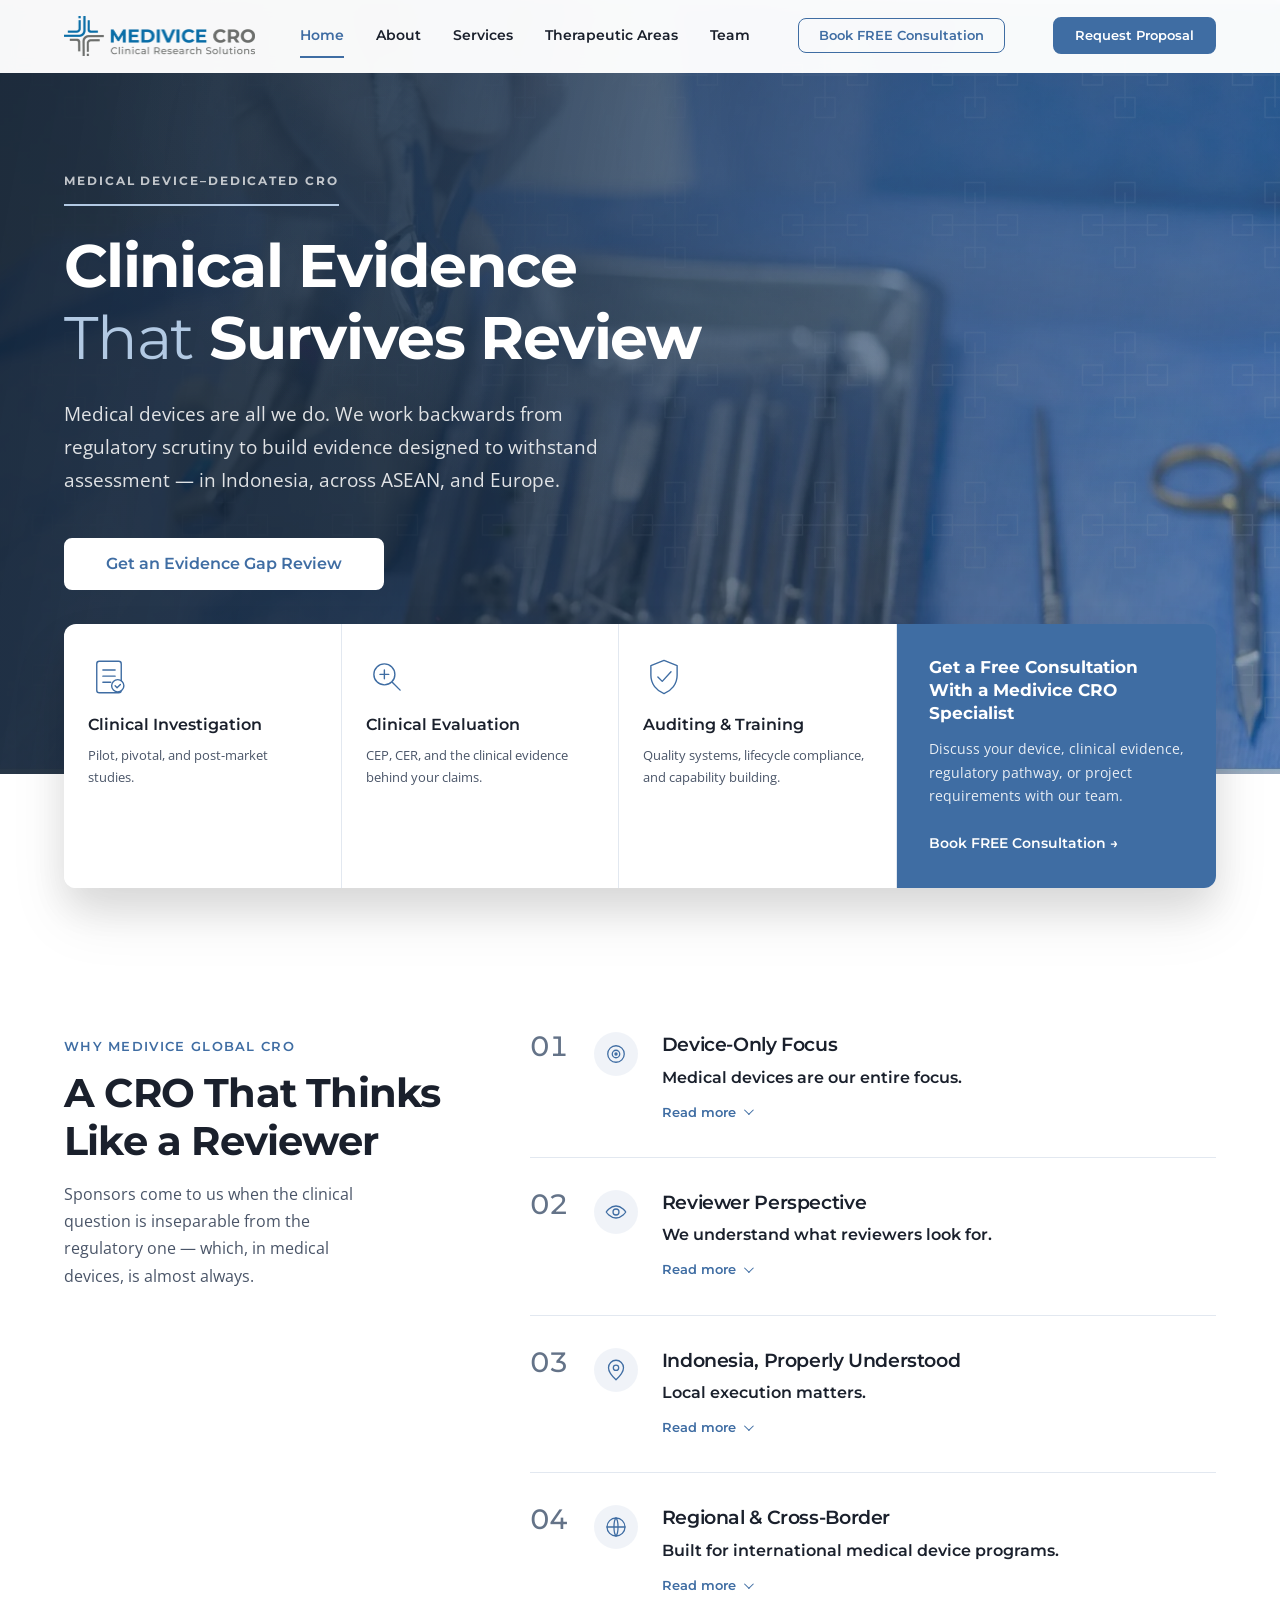
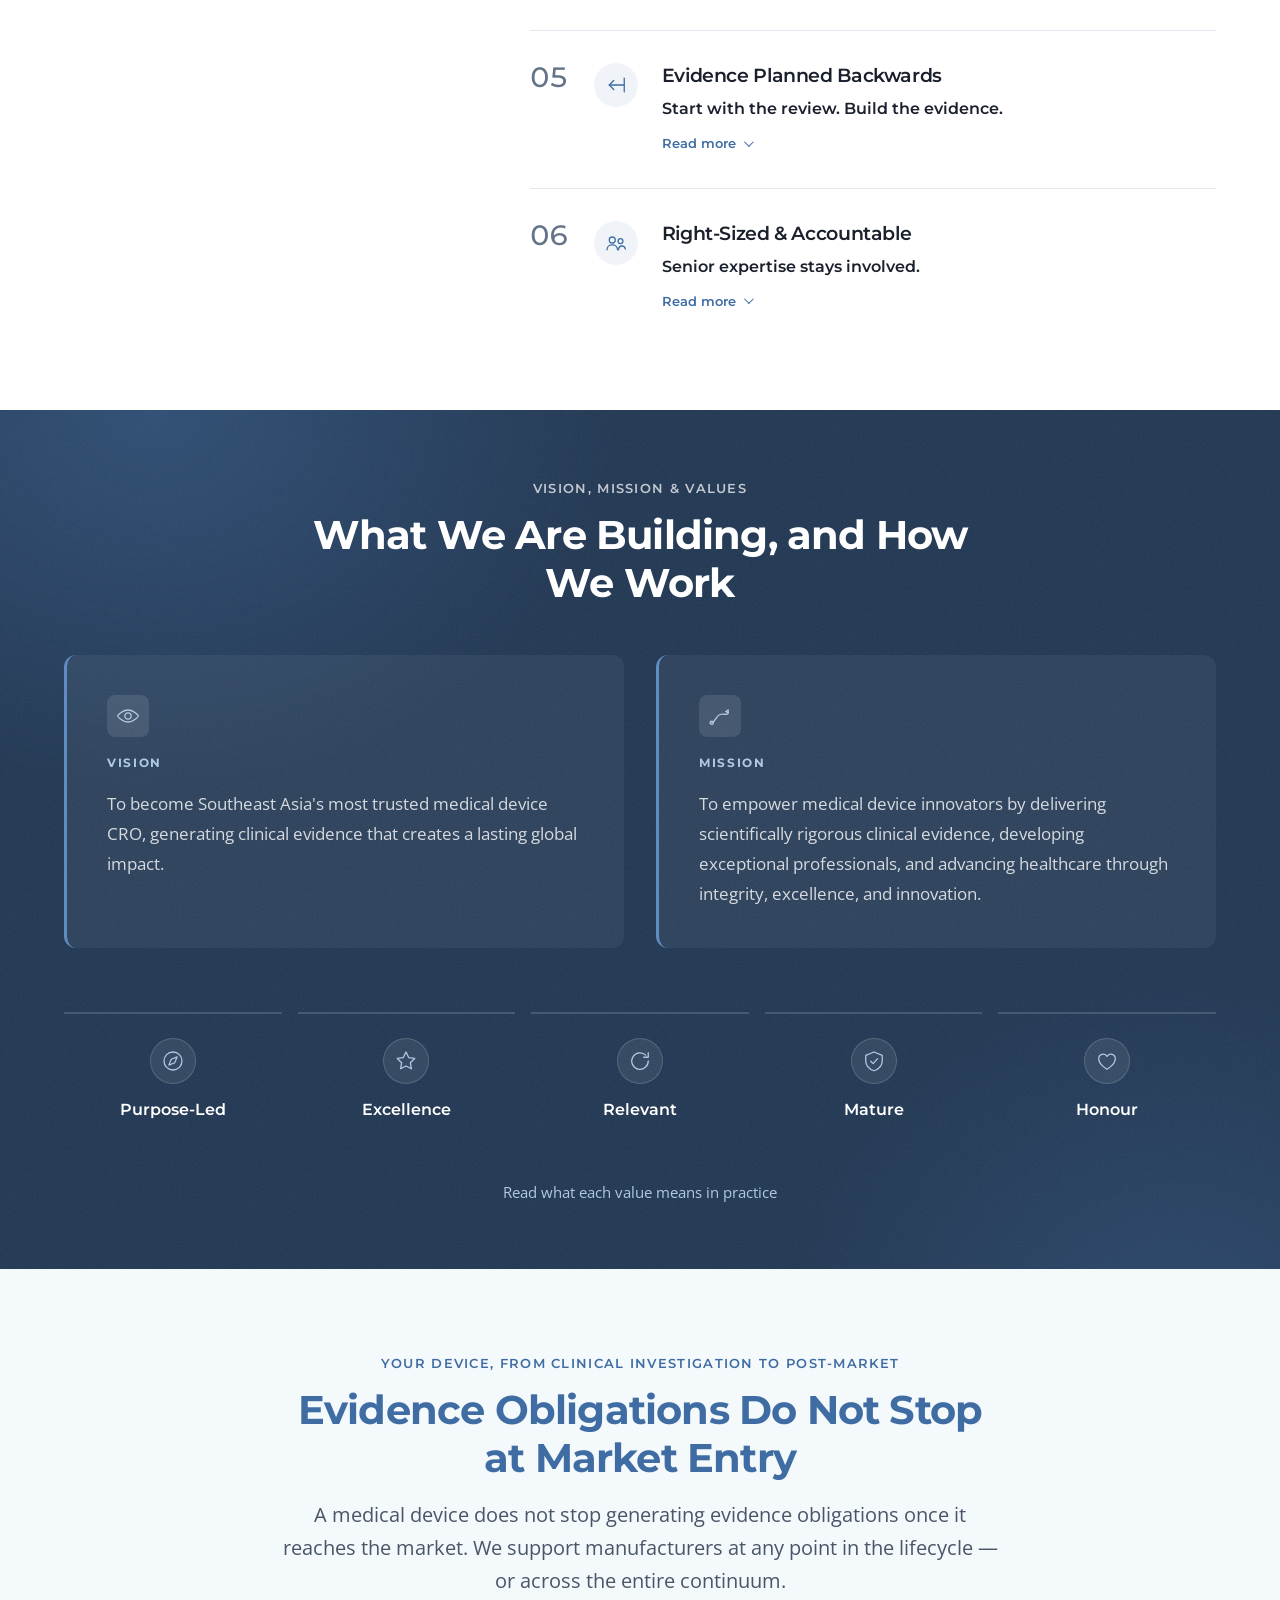
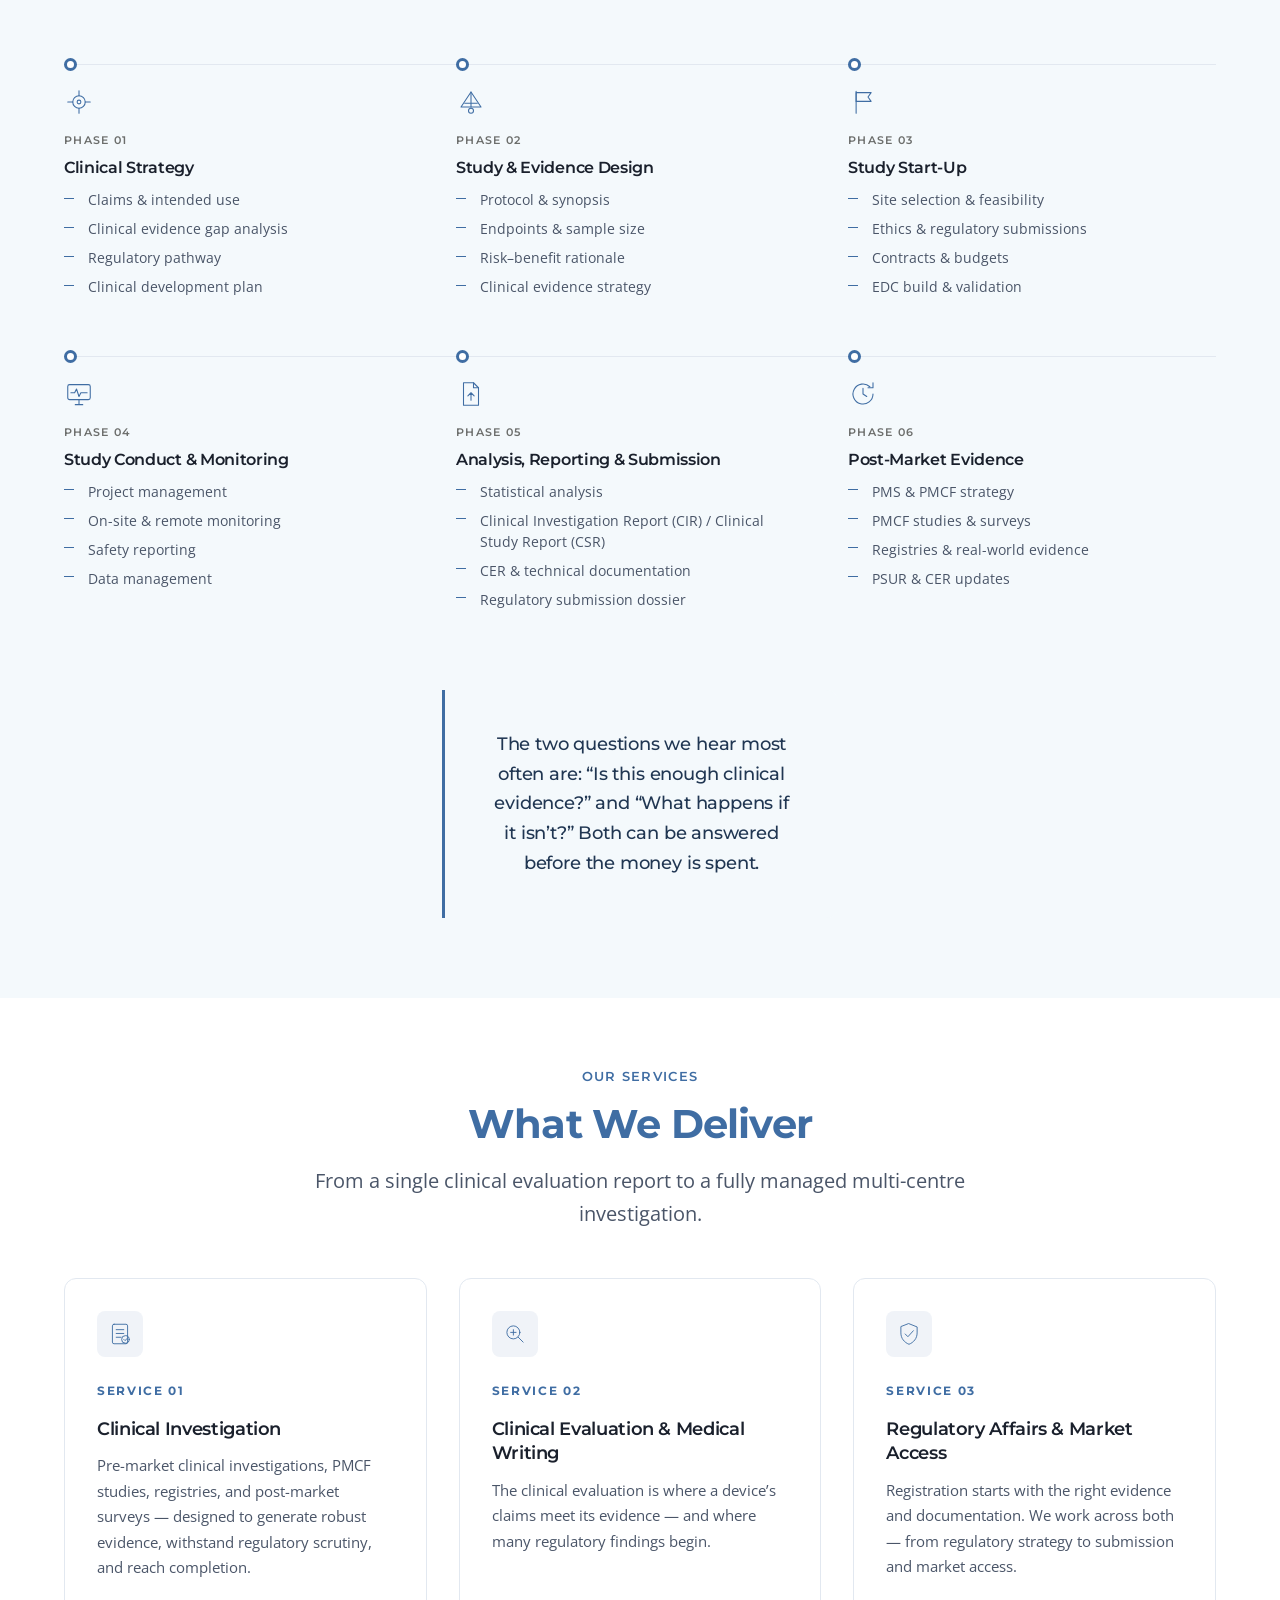
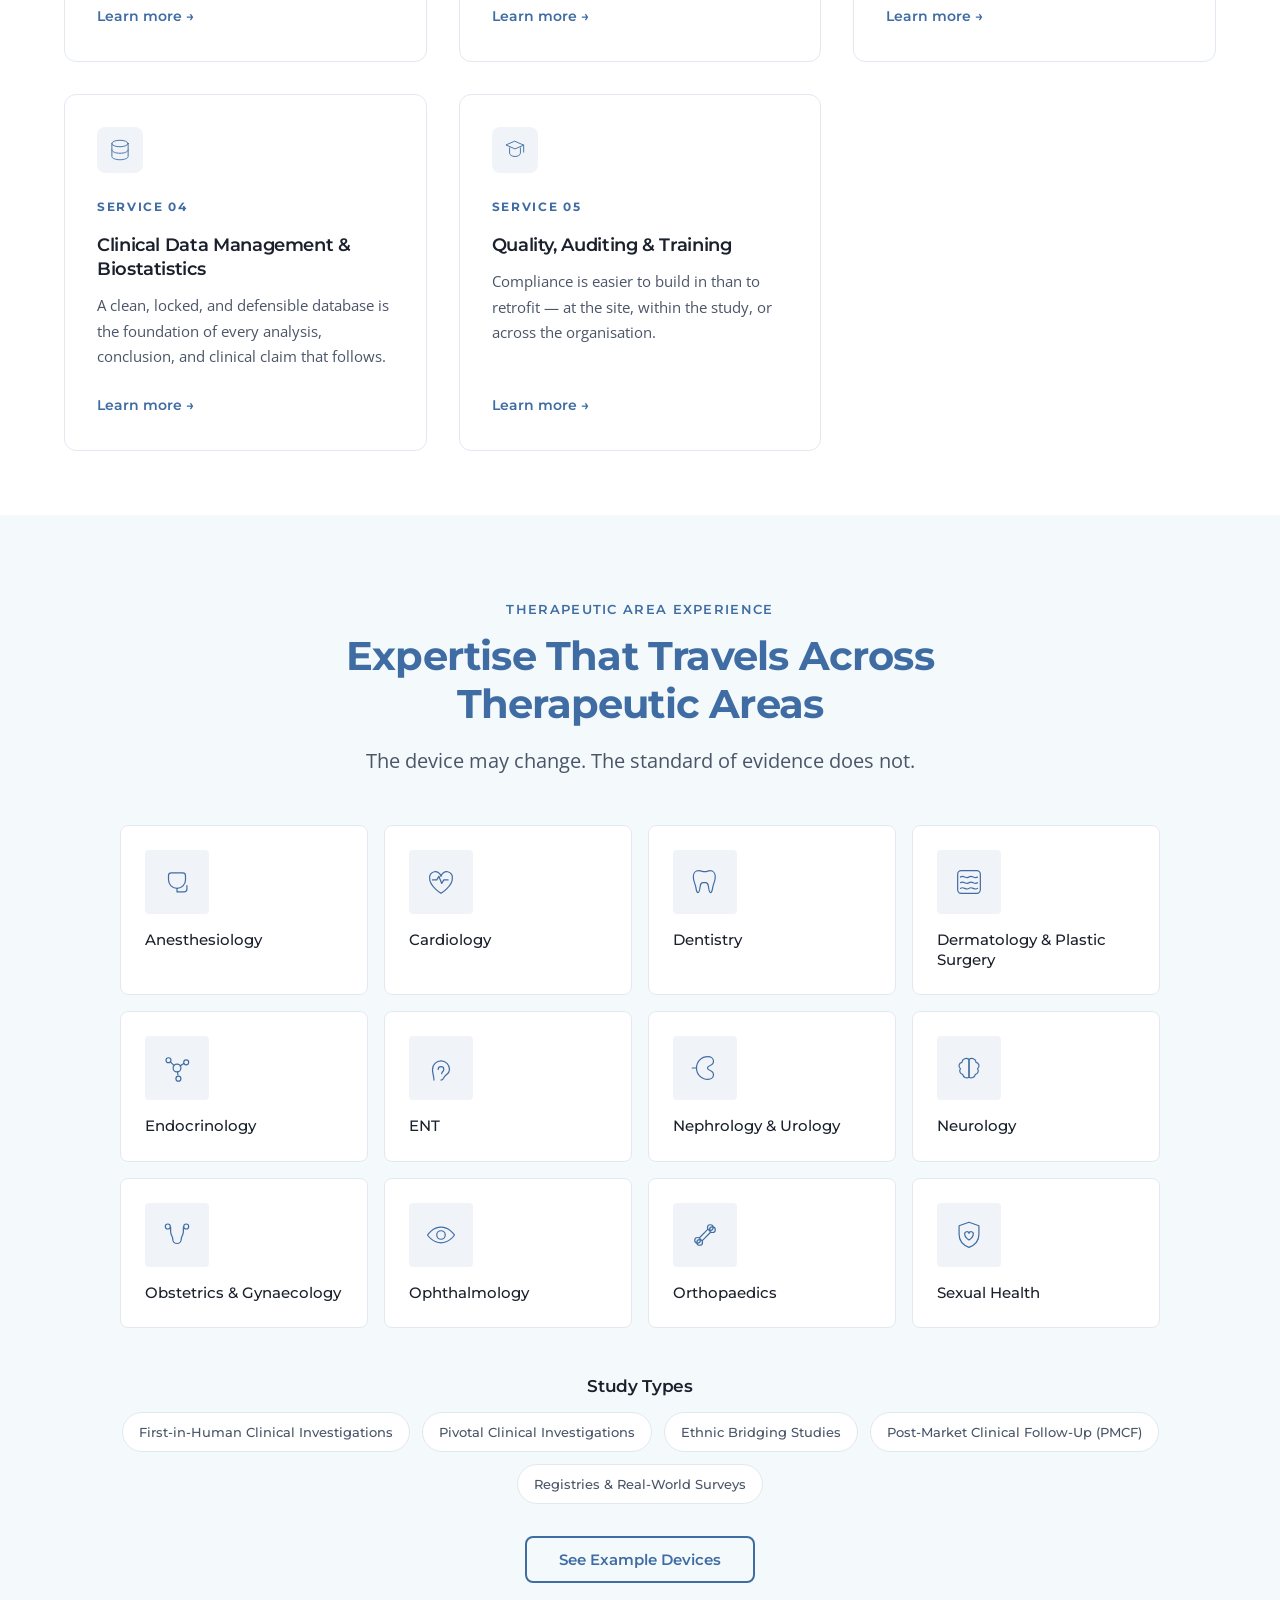
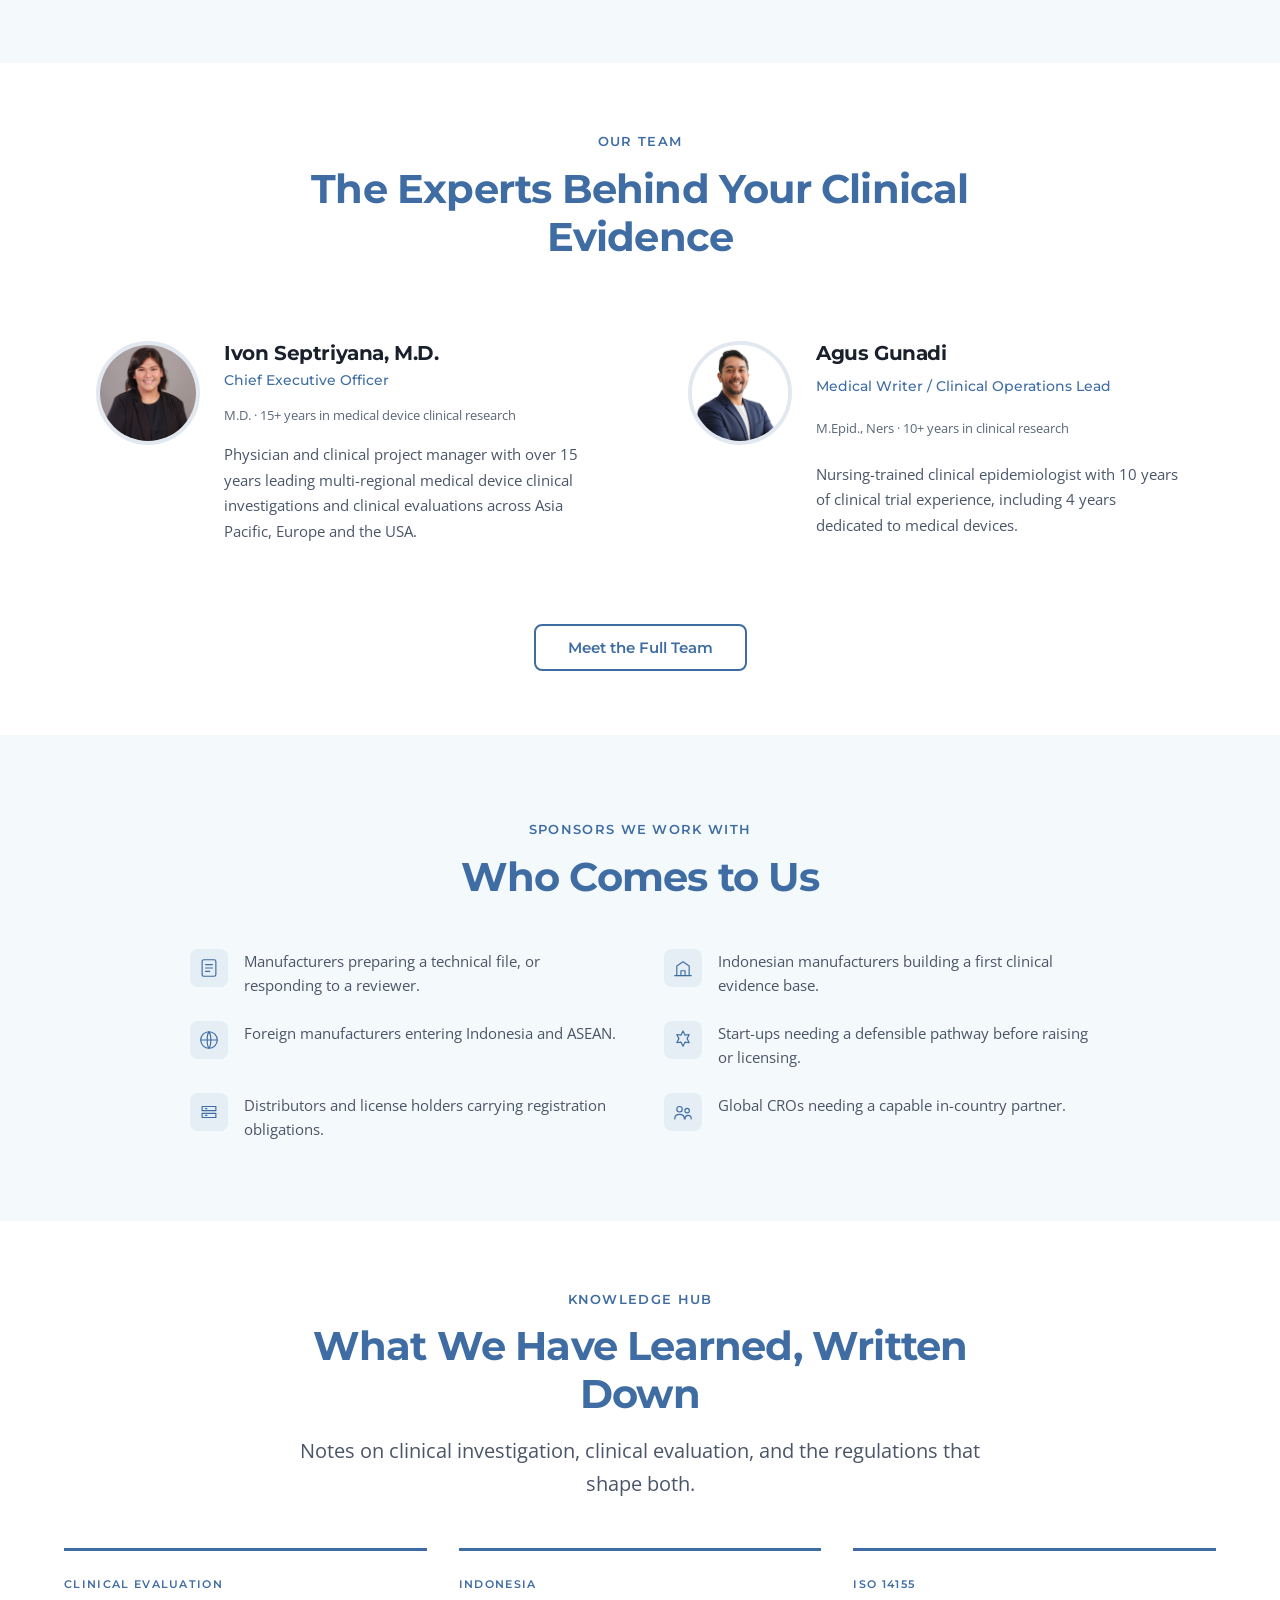
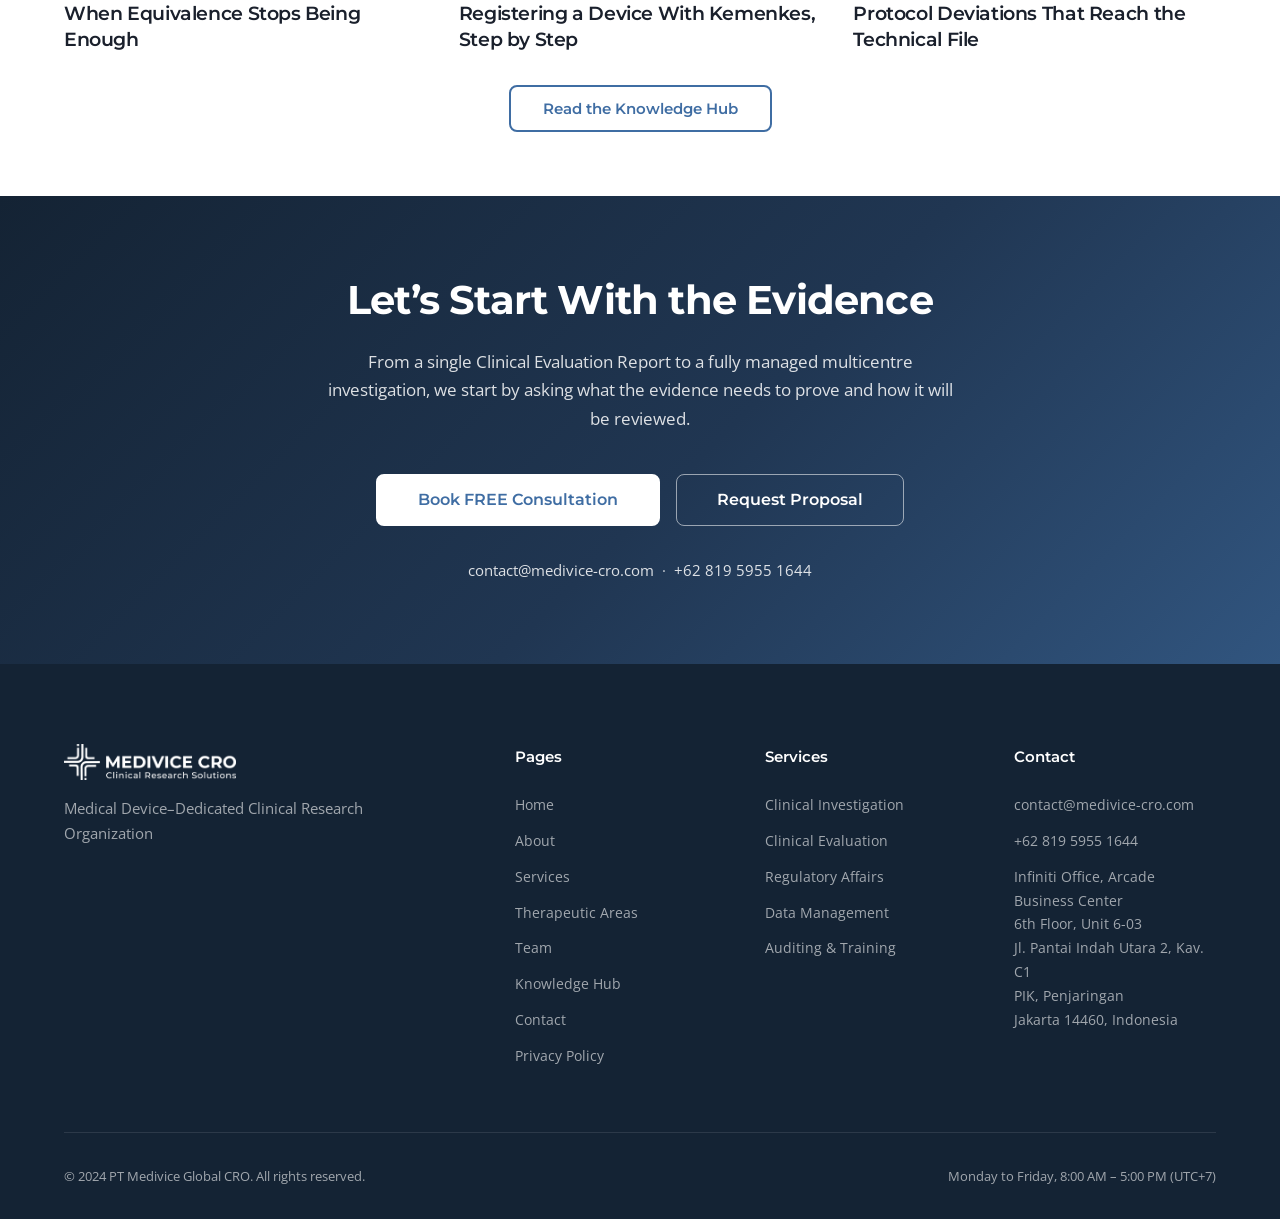
==== commit 4b604561: "Review build from f158bd5" ====
--- a/index.html
+++ b/index.html
@@ -4,25 +4,25 @@
   <meta name="robots" content="noindex, nofollow" />
   <meta charset="UTF-8" />
   <meta name="viewport" content="width=device-width, initial-scale=1.0" />
-  <title>Medivice Global CRO — Medical Device–Dedicated Contract Research Organization</title>
+  <title>Medivice Global CRO — Medical Device–Dedicated Clinical Research Organization</title>
   <meta name="description" content="PT Medivice Global CRO runs clinical investigation and clinical evaluation exclusively for medical device manufacturers. Jakarta-led, ISO 14155 and EU MDR focused." />
   <link rel="canonical" href="https://medivice-cro.com/" />
   <meta property="og:type" content="website" />
   <meta property="og:site_name" content="Medivice Global CRO" />
   <meta property="og:url" content="https://medivice-cro.com/" />
-  <meta property="og:title" content="Medivice Global CRO — Medical Device–Dedicated Contract Research Organization" />
+  <meta property="og:title" content="Medivice Global CRO — Medical Device–Dedicated Clinical Research Organization" />
   <meta property="og:description" content="PT Medivice Global CRO runs clinical investigation and clinical evaluation exclusively for medical device manufacturers. Jakarta-led, ISO 14155 and EU MDR focused." />
   <meta property="og:image" content="https://medivice-cro.com/assets/logos/logo-main.png" />
   <meta name="twitter:card" content="summary" />
-  <meta name="twitter:title" content="Medivice Global CRO — Medical Device–Dedicated Contract Research Organization" />
+  <meta name="twitter:title" content="Medivice Global CRO — Medical Device–Dedicated Clinical Research Organization" />
   <meta name="twitter:description" content="PT Medivice Global CRO runs clinical investigation and clinical evaluation exclusively for medical device manufacturers. Jakarta-led, ISO 14155 and EU MDR focused." />
   <meta name="theme-color" content="#203652" />
   <link rel="preconnect" href="https://fonts.googleapis.com" />
   <link rel="preconnect" href="https://fonts.gstatic.com" crossorigin />
   <link rel="stylesheet" href="https://fonts.googleapis.com/css2?family=Montserrat:wght@400;500;600;700&amp;family=Open+Sans:wght@400;500;600;700&amp;display=swap" />
   <link rel="icon" href="assets/icons/icon-main.png" />
-  <script type="module" crossorigin src="./assets/main-BbhdPXsZ.js"></script>
-  <link rel="stylesheet" crossorigin href="./assets/main-J2HrPfhA.css">
+  <script type="module" crossorigin src="./assets/main-DwjXIHPl.js"></script>
+  <link rel="stylesheet" crossorigin href="./assets/main-BmbQ2UXP.css">
 </head>
 <body>
 
@@ -43,7 +43,8 @@
         <a class="nav__link" href="services.html">Services</a>
         <a class="nav__link" href="therapeutic-areas.html">Therapeutic Areas</a>
         <a class="nav__link" href="team.html">Team</a>
-        <a class="btn btn--primary btn--sm nav__cta" href="contact.html">Talk to Us</a>
+        <a class="btn btn--outline btn--sm nav__cta" href="contact.html">Book FREE Consultation</a>
+        <a class="btn btn--primary btn--sm nav__cta" href="request-proposal.html">Request Proposal</a>
       </div>
     </nav>
   </header>
@@ -64,14 +65,23 @@
         <div class="hero-v2__grid">
           <div class="hero-v2__content">
             <span class="hero-v2__label">Medical Device–Dedicated CRO</span>
+            <!-- Revisi Dr. Ivon 30 Agu 2026, baris 7: huruf E kapital, dan
+                 "Clinical Evidence" serta "Survives Review" ditebalkan. Kata
+                 "That" dibuat lebih ringan supaya dua frasa itu yang menonjol. -->
             <h1>
-              <span class="lead-word">Clinical evidence</span>
-              That Survives Review
+              <span class="hero-v2__line">Clinical Evidence</span>
+              <span class="hero-v2__line"><span class="hero-v2__soft">That</span> Survives Review</span>
             </h1>
+            <!-- Naskah Dr. Ivon baris 7, Update #1, apa adanya. Sebelumnya ini
+                 parafrase, dan parafrasenya menyempitkan "Europe" menjadi "EU MDR". -->
             <p class="hero-v2__text">
-              Medical devices are all we do. We plan your evidence backwards from the
-              assessment it will face — in Indonesia, across ASEAN, and under EU MDR.
-            </p>
+              Medical devices are all we do. We work backwards from regulatory scrutiny to
+              build evidence designed to withstand assessment &mdash; in Indonesia, across
+              ASEAN, and Europe.
+            </p>
+            <!-- Tombol hero tetap Evidence Gap Review. Sempat kami ganti menjadi Book
+                 FREE Consultation pada 2 Sep, dan itu salah baca. Dr. Ivon meluruskannya
+                 pada 3 Sep: yang berganti nama adalah tautan di kartu, bukan tombol ini. -->
             <div class="hero-v2__actions">
               <a class="btn btn--white btn--lg" href="evidence-check.html">Get an Evidence Gap Review</a>
             </div>
@@ -95,7 +105,7 @@
             </svg>
           </div>
           <div class="hero-card__title">Clinical Investigation</div>
-          <p class="hero-card__text">Pre-market studies, PMCF, registries and surveys.</p>
+          <p class="hero-card__text">Pilot, pivotal, and post-market studies.</p>
         </a>
 
         <a class="hero-card" href="services.html#clinical-evaluation">
@@ -108,10 +118,10 @@
             </svg>
           </div>
           <div class="hero-card__title">Clinical Evaluation</div>
-          <p class="hero-card__text">CEP, CER and the evidence behind your claims.</p>
+          <p class="hero-card__text">CEP, CER, and the clinical evidence behind your claims.</p>
         </a>
 
-        <a class="hero-card" href="services.html#regulatory-affairs">
+        <a class="hero-card" href="services.html#quality-training">
           <div class="hero-card__icon">
             <svg viewBox="0 0 48 48" fill="none" stroke="#3F6DA3" stroke-width="1.6"
                  stroke-linecap="round" stroke-linejoin="round" aria-hidden="true">
@@ -119,14 +129,18 @@
               <path d="M17 24l5 5 10-11" />
             </svg>
           </div>
-          <div class="hero-card__title">Regulatory Affairs</div>
-          <p class="hero-card__text">Kemenkes, ASEAN CSDT and EU MDR submissions.</p>
+          <div class="hero-card__title">Auditing &amp; Training</div>
+          <p class="hero-card__text">Quality systems, lifecycle compliance, and capability building.</p>
         </a>
 
+        <!-- Naskah kartu ini dari Dr. Ivon, baris 14 Update #3, dan ditegaskan lagi
+             pada 3 Sep 2026. Hanya nama tautannya yang berganti, dari "Start Your
+             Consultation" menjadi "Book FREE Consultation", supaya sama dengan tombol
+             di menu. Isi kartunya jangan diganti. -->
         <div class="hero-cta">
-          <div class="hero-cta__title">Start a Conversation With a Medivice CRO Specialist</div>
-          <p>Ask a question or request a meeting to discuss your specific project.</p>
-          <a class="hero-cta__link" href="evidence-check.html">Get an Evidence Gap Review</a>
+          <div class="hero-cta__title">Get a Free Consultation With a Medivice CRO Specialist</div>
+          <p>Discuss your device, clinical evidence, regulatory pathway, or project requirements with our team.</p>
+          <a class="hero-cta__link" href="contact.html">Book FREE Consultation</a>
         </div>
       </div>
     </div>
@@ -142,36 +156,6 @@
          jurisdictions are slide 12, service lines are slides 8 to 14. When the
          client answers Content Guide row 67 with an outcome number, that number
          belongs here and this block should shrink to make room for it. -->
-    <section id="coverage" class="section coverage">
-      <div class="container">
-        <div class="coverage__inner">
-          <div class="coverage__lead">
-            <span class="section-label">What We Cover</span>
-            <p class="coverage__claim">
-              One team, assembled around your technology and the review it has to survive.
-            </p>
-          </div>
-          <dl class="coverage__stats">
-            <div class="coverage__stat">
-              <dt>Therapeutic areas</dt>
-              <dd><span class="coverage__num">12</span></dd>
-            </div>
-            <div class="coverage__stat">
-              <dt>Jurisdictions</dt>
-              <dd><span class="coverage__num">9</span></dd>
-            </div>
-            <div class="coverage__stat">
-              <dt>Study designs</dt>
-              <dd><span class="coverage__num">6</span></dd>
-            </div>
-            <div class="coverage__stat">
-              <dt>Service lines</dt>
-              <dd><span class="coverage__num">5</span></dd>
-            </div>
-          </dl>
-        </div>
-      </div>
-    </section>
 
     <!-- ================= WHY MEDIVICE =================
          Not cards. This section is an argument, so it is set as an argument:
@@ -185,8 +169,8 @@
             <span class="section-label">Why Medivice Global CRO</span>
             <h2>A CRO That Thinks Like a Reviewer</h2>
             <p class="split__text">
-              Sponsors come to us when the clinical question is entangled with a
-              regulatory one — which is almost always.
+              Sponsors come to us when the clinical question is inseparable from the
+              regulatory one — which, in medical devices, is almost always.
             </p>
           </div>
 
@@ -196,7 +180,11 @@
             <span class="reason__mark" aria-hidden="true"><svg viewBox="0 0 32 32" fill="none" stroke="currentColor" stroke-width="1.7" stroke-linecap="round" stroke-linejoin="round" aria-hidden="true"><circle cx="16" cy="16" r="11"/><circle cx="16" cy="16" r="5"/><circle cx="16" cy="16" r="1.4" fill="currentColor"/></svg></span>
             <div class="reason__body">
               <h3 class="reason__title">Device-Only Focus</h3>
-              <p class="reason__text">Clinical investigation and clinical evaluation of medical devices is our entire business. Our SOPs, templates and monitoring approach are built for ISO 14155 — not adapted from pharma.</p>
+              <p class="reason__lead">Medical devices are our entire focus.</p>
+              <details class="reason__more">
+                <summary>Read more</summary>
+                <p class="reason__text">Our SOPs, templates, and monitoring approach are built around ISO 14155 and medical device requirements — not adapted from pharmaceutical models.</p>
+              </details>
             </div>
           </li>
 
@@ -205,7 +193,14 @@
             <span class="reason__mark" aria-hidden="true"><svg viewBox="0 0 32 32" fill="none" stroke="currentColor" stroke-width="1.7" stroke-linecap="round" stroke-linejoin="round" aria-hidden="true"><path d="M3 16s5-8 13-8 13 8 13 8-5 8-13 8-13-8-13-8Z"/><circle cx="16" cy="16" r="4"/></svg></span>
             <div class="reason__body">
               <h3 class="reason__title">Reviewer Perspective</h3>
-              <p class="reason__text">Leadership with former notified body review experience under EU MDR. We know where non-conformities are raised, and what an acceptable response looks like.</p>
+              <p class="reason__lead">We understand what reviewers look for.</p>
+              <details class="reason__more">
+                <summary>Read more</summary>
+                <!-- Naskah Dr. Ivon 30 Agu 2026, baris 12. Klaimnya berubah, bukan
+                     hanya kalimatnya: dari "former Notified Body review experience"
+                     menjadi pernah melalui berkali-kali tinjauan. Jangan dikembalikan. -->
+                <p class="reason__text">Our leadership has been through repeated regulatory and Notified Body reviews under the EU MDR — giving us firsthand insight into where questions and non-conformities arise, what reviewers expect, and what makes a response clear and defensible.</p>
+              </details>
             </div>
           </li>
 
@@ -214,7 +209,11 @@
             <span class="reason__mark" aria-hidden="true"><svg viewBox="0 0 32 32" fill="none" stroke="currentColor" stroke-width="1.7" stroke-linecap="round" stroke-linejoin="round" aria-hidden="true"><path d="M16 29s10-9.2 10-16A10 10 0 0 0 6 13c0 6.8 10 16 10 16Z"/><circle cx="16" cy="13" r="3.6"/></svg></span>
             <div class="reason__body">
               <h3 class="reason__title">Indonesia, Properly Understood</h3>
-              <p class="reason__text">Kemenkes requirements, ethics principles, hospital contracting and investigational device import cannot be run remotely. We are here, and we do them ourselves.</p>
+              <p class="reason__lead">Local execution matters.</p>
+              <details class="reason__more">
+                <summary>Read more</summary>
+                <p class="reason__text">Kemenkes requirements, ethics processes, hospital contracting, and investigational device import cannot be managed effectively from a distance. We are on the ground and handle them directly.</p>
+              </details>
             </div>
           </li>
 
@@ -222,8 +221,12 @@
             <span class="reason__index">04</span>
             <span class="reason__mark" aria-hidden="true"><svg viewBox="0 0 32 32" fill="none" stroke="currentColor" stroke-width="1.7" stroke-linecap="round" stroke-linejoin="round" aria-hidden="true"><circle cx="16" cy="16" r="12"/><path d="M4 16h24M16 4c3.6 3.8 3.6 20 0 24M16 4c-3.6 3.8-3.6 20 0 24"/></svg></span>
             <div class="reason__body">
-              <h3 class="reason__title">Regional and Cross-Border</h3>
-              <p class="reason__text">Regional manufacturers, manufacturers from China and Europe entering Southeast Asia. Ethnic-bridging and multi-market protocols are routine.</p>
+              <h3 class="reason__title">Regional &amp; Cross-Border</h3>
+              <p class="reason__lead">Built for international medical device programs.</p>
+              <details class="reason__more">
+                <summary>Read more</summary>
+                <p class="reason__text">We support manufacturers from Indonesia, China, Europe, and beyond entering Southeast Asian markets, with regional studies, ethnic bridging, and multi-market protocols.</p>
+              </details>
             </div>
           </li>
 
@@ -232,7 +235,11 @@
             <span class="reason__mark" aria-hidden="true"><svg viewBox="0 0 32 32" fill="none" stroke="currentColor" stroke-width="1.7" stroke-linecap="round" stroke-linejoin="round" aria-hidden="true"><path d="M27 16H7"/><path d="M13 10l-6 6 6 6"/><path d="M27 7v18"/></svg></span>
             <div class="reason__body">
               <h3 class="reason__title">Evidence Planned Backwards</h3>
-              <p class="reason__text">Every study starts from the claims to be supported and the review the dossier will face. Endpoints, comparators and sample size follow from that.</p>
+              <p class="reason__lead">Start with the review. Build the evidence.</p>
+              <details class="reason__more">
+                <summary>Read more</summary>
+                <p class="reason__text">Every study begins with the claims to be supported and the regulatory assessment it must withstand. Endpoints, comparators, and sample size follow from that strategy.</p>
+              </details>
             </div>
           </li>
 
@@ -240,8 +247,12 @@
             <span class="reason__index">06</span>
             <span class="reason__mark" aria-hidden="true"><svg viewBox="0 0 32 32" fill="none" stroke="currentColor" stroke-width="1.7" stroke-linecap="round" stroke-linejoin="round" aria-hidden="true"><circle cx="11" cy="12" r="4"/><circle cx="22" cy="13.5" r="3.2"/><path d="M4 25c0-4 3.2-6.5 7-6.5s7 2.5 7 6.5"/><path d="M19.5 25c0-3 2-5 4.5-5s4 1.6 4.4 4"/></svg></span>
             <div class="reason__body">
-              <h3 class="reason__title">Right-Sized and Accountable</h3>
-              <p class="reason__text">Sponsors deal with the people doing the work. Senior involvement is not a pitch-stage promise, and escalations reach a decision-maker the same day.</p>
+              <h3 class="reason__title">Right-Sized &amp; Accountable</h3>
+              <p class="reason__lead">Senior expertise stays involved.</p>
+              <details class="reason__more">
+                <summary>Read more</summary>
+                <p class="reason__text">Sponsors work directly with the people responsible for delivering the project. Senior involvement is not just a pitch-stage promise, and critical escalations reach a decision-maker without unnecessary layers.</p>
+              </details>
             </div>
           </li>
           </ol>
@@ -272,7 +283,7 @@
             <p>
               To empower medical device innovators by delivering scientifically rigorous
               clinical evidence, developing exceptional professionals, and advancing
-              healthcare through integrity, excellence and innovation.
+              healthcare through integrity, excellence, and innovation.
             </p>
           </div>
         </div>
@@ -303,7 +314,6 @@
         <p class="values-more">
           <a href="about.html#values">Read what each value means in practice</a>
         </p>
-      </div>
       </div>
     </section>
 
@@ -322,11 +332,12 @@
     <section id="lifecycle" class="section section--alt">
       <div class="container">
         <div class="section-header">
-          <span class="section-label">Medical Device Lifecycle</span>
-          <h2>From First-in-Human to Post-Market Surveillance</h2>
+          <span class="section-label">Your Device, From Clinical Investigation to Post-Market</span>
+          <h2>Evidence Obligations Do Not Stop at Market Entry</h2>
           <p>
-            A device does not stop generating evidence obligations when it is approved. We
-            support manufacturers at any single point on this continuum — or across all of it.
+            A medical device does not stop generating evidence obligations once it reaches
+            the market. We support manufacturers at any point in the lifecycle — or across
+            the entire continuum.
           </p>
         </div>
 
@@ -337,40 +348,40 @@
             <h3 class="lifephase__title">Clinical Strategy</h3>
             <ul class="lifephase__list">
               <li>Claims &amp; intended use</li>
-              <li>Evidence gap analysis</li>
+              <li>Clinical evidence gap analysis</li>
               <li>Regulatory pathway</li>
-              <li>Development plan</li>
+              <li>Clinical development plan</li>
             </ul>
           </li>
           <li class="lifephase fade-in">
             <div class="lifephase__mark" aria-hidden="true"><svg viewBox="0 0 48 48" fill="none" stroke="currentColor" stroke-width="1.7" stroke-linecap="round" stroke-linejoin="round"><path d="M24 8 8 32h32z"/><path d="M24 8v24M14 26h20"/><circle cx="24" cy="38" r="4"/></svg></div>
             <div class="lifephase__index">PHASE 02</div>
-            <h3 class="lifephase__title">Pre-clinical &amp; Design</h3>
+            <h3 class="lifephase__title">Study &amp; Evidence Design</h3>
             <ul class="lifephase__list">
               <li>Protocol &amp; synopsis</li>
-              <li>Sample size &amp; endpoints</li>
+              <li>Endpoints &amp; sample size</li>
               <li>Risk–benefit rationale</li>
-              <li>Usability &amp; HF input</li>
+              <li>Clinical evidence strategy</li>
             </ul>
           </li>
           <li class="lifephase fade-in">
             <div class="lifephase__mark" aria-hidden="true"><svg viewBox="0 0 48 48" fill="none" stroke="currentColor" stroke-width="1.7" stroke-linecap="round" stroke-linejoin="round"><path d="M13 42V7"/><path d="M13 9h24l-5 7 5 7H13z"/></svg></div>
             <div class="lifephase__index">PHASE 03</div>
-            <h3 class="lifephase__title">Study Start-up</h3>
+            <h3 class="lifephase__title">Study Start-Up</h3>
             <ul class="lifephase__list">
-              <li>Site selection</li>
-              <li>Ethics &amp; authority</li>
+              <li>Site selection &amp; feasibility</li>
+              <li>Ethics &amp; regulatory submissions</li>
               <li>Contracts &amp; budgets</li>
-              <li>EDC build</li>
+              <li>EDC build &amp; validation</li>
             </ul>
           </li>
           <li class="lifephase fade-in">
             <div class="lifephase__mark" aria-hidden="true"><svg viewBox="0 0 48 48" fill="none" stroke="currentColor" stroke-width="1.7" stroke-linecap="round" stroke-linejoin="round"><rect x="6" y="9" width="36" height="24" rx="3"/><path d="M11 22h6l3-6 4 12 3-6h10"/><path d="M18 41h12M24 33v8"/></svg></div>
             <div class="lifephase__index">PHASE 04</div>
-            <h3 class="lifephase__title">Conduct &amp; Monitoring</h3>
+            <h3 class="lifephase__title">Study Conduct &amp; Monitoring</h3>
             <ul class="lifephase__list">
               <li>Project management</li>
-              <li>On-site &amp; remote CRA</li>
+              <li>On-site &amp; remote monitoring</li>
               <li>Safety reporting</li>
               <li>Data management</li>
             </ul>
@@ -378,264 +389,47 @@
           <li class="lifephase fade-in">
             <div class="lifephase__mark" aria-hidden="true"><svg viewBox="0 0 48 48" fill="none" stroke="currentColor" stroke-width="1.7" stroke-linecap="round" stroke-linejoin="round"><path d="M12 42V6h16l8 8v28z"/><path d="M28 6v8h8"/><path d="M24 34V22M19 27l5-5 5 5"/></svg></div>
             <div class="lifephase__index">PHASE 05</div>
-            <h3 class="lifephase__title">Reporting &amp; Submission</h3>
+            <h3 class="lifephase__title">Analysis, Reporting &amp; Submission</h3>
             <ul class="lifephase__list">
               <li>Statistical analysis</li>
-              <li>CIR / CSR</li>
-              <li>CER &amp; technical file</li>
-              <li>Registration dossier</li>
+              <li>Clinical Investigation Report (CIR) / Clinical Study Report (CSR)</li>
+              <li>CER &amp; technical documentation</li>
+              <li>Regulatory submission dossier</li>
             </ul>
           </li>
           <li class="lifephase fade-in">
             <div class="lifephase__mark" aria-hidden="true"><svg viewBox="0 0 48 48" fill="none" stroke="currentColor" stroke-width="1.7" stroke-linecap="round" stroke-linejoin="round"><path d="M40 24a16 16 0 1 1-5-11.6"/><path d="M40 6v8h-8"/><path d="M24 15v9l6 4"/></svg></div>
             <div class="lifephase__index">PHASE 06</div>
-            <h3 class="lifephase__title">Post-market Evidence</h3>
+            <h3 class="lifephase__title">Post-Market Evidence</h3>
             <ul class="lifephase__list">
-              <li>PMS &amp; PMCF plan</li>
+              <li>PMS &amp; PMCF strategy</li>
               <li>PMCF studies &amp; surveys</li>
-              <li>Registries</li>
-              <li>PSUR &amp; CER update</li>
+              <li>Registries &amp; real-world evidence</li>
+              <li>PSUR &amp; CER updates</li>
             </ul>
           </li>
         </ol>
 
-        <details class="deep">
-          <summary class="deep__summary">
-            <span class="deep__text">
-              <span class="deep__title">See the same lifecycle against the regulation</span>
-              <span class="deep__hint">Every design-control stage, and what Indonesia adds to it</span>
-            </span>
-            <span class="deep__icon" aria-hidden="true"><svg viewBox="0 0 24 24" fill="none" stroke="currentColor" stroke-width="2" stroke-linecap="round" stroke-linejoin="round"><path d="M6 9l6 6 6-6"/></svg></span>
-          </summary>
-
-        <div class="reglife">
-          <div class="reglife__tierlabel">Product lifecycle</div>
-          <div class="reglife__row reglife__row--product">
-            <div class="reglife__stage">Requirement</div>
-            <div class="reglife__stage">Design &amp; Development</div>
-            <div class="reglife__stage">Verification &amp; Validation</div>
-            <div class="reglife__stage">Deployment or Implementation</div>
-            <div class="reglife__stage">Maintenance &amp; Service</div>
-            <div class="reglife__stage">Decommissioning</div>
-          </div>
-
-          <div class="reglife__standards">
-            <div class="reglife__std reglife__std--qms">ISO 13485:2016 — Quality Management System</div>
-            <div class="reglife__std">ISO 14971:2019 — Risk Management</div>
-          </div>
-
-          <div class="reglife__tierlabel">Design control — where we work</div>
-          <div class="reglife__row reglife__row--design">
-            <button class="reglife__stage" type="button" aria-expanded="false" aria-controls="rl-1">
-              Idea, Concept &amp; Feasibility<span class="reglife__stage-note">Select</span>
-            </button>
-            <button class="reglife__stage" type="button" aria-expanded="false" aria-controls="rl-2">
-              Design &amp; Development<span class="reglife__stage-note">Select</span>
-            </button>
-            <button class="reglife__stage" type="button" aria-expanded="false" aria-controls="rl-3">
-              Design Verification<span class="reglife__stage-note">Select</span>
-            </button>
-            <button class="reglife__stage" type="button" aria-expanded="false" aria-controls="rl-4">
-              Design Validation<span class="reglife__stage-note">Select</span>
-            </button>
-            <button class="reglife__stage" type="button" aria-expanded="false" aria-controls="rl-5">
-              Design Transfer<span class="reglife__stage-note">Select</span>
-            </button>
-            <button class="reglife__stage" type="button" aria-expanded="false" aria-controls="rl-6">
-              Market Approval<span class="reglife__stage-note">Select</span>
-            </button>
-          </div>
-
-          <!-- 1 -->
-          <div class="reglife__detail" id="rl-1">
-            <h3>Idea, Concept, Definition &amp; Feasibility</h3>
-            <div class="reglife__cols">
-              <div>
-                <div class="reglife__block-title">Establish the case</div>
-                <ul class="checklist">
-                  <li>Market validation</li>
-                  <li>User need</li>
-                  <li>Intellectual property</li>
-                </ul>
-              </div>
-              <div>
-                <span class="reglife__flag">Indonesia</span>
-                <div class="reglife__block-title">Regulatory review</div>
-                <ul class="checklist">
-                  <li>Definition of a medical device in Indonesia</li>
-                  <li>Risk classification of the device</li>
-                  <li>The applicable registration regulation</li>
-                  <li>Regulatory strategy and regulatory affairs plan</li>
-                </ul>
-              </div>
-            </div>
-          </div>
-
-          <!-- 2 -->
-          <div class="reglife__detail" id="rl-2">
-            <h3>Design &amp; Development</h3>
-            <div class="reglife__cols">
-              <div>
-                <div class="reglife__block-title">Design input</div>
-                <ul class="checklist">
-                  <li>Applicable standards</li>
-                  <li>User needs and essential principles</li>
-                </ul>
-              </div>
-              <div>
-                <div class="reglife__block-title">Design output</div>
-                <ul class="checklist">
-                  <li>Specification</li>
-                  <li>Prototype</li>
-                </ul>
-              </div>
-            </div>
-          </div>
-
-          <!-- 3 -->
-          <div class="reglife__detail" id="rl-3">
-            <h3>Design Verification</h3>
-            <div class="reglife__cols">
-              <div>
-                <div class="reglife__block-title">Inspection</div>
-                <ul class="checklist">
-                  <li>Dimensional and visual inspection</li>
-                </ul>
-                <div class="reglife__block-title mt-4">Testing</div>
-                <ul class="checklist">
-                  <li>Pre-clinical testing — chemical, physical, biological</li>
-                  <li>Animal testing</li>
-                </ul>
-              </div>
-              <div>
-                <div class="reglife__block-title">Analysis</div>
-                <ul class="checklist">
-                  <li>Software validation</li>
-                  <li>Sterilisation validation</li>
-                </ul>
-                <div class="reglife__block-title mt-4">Standards</div>
-                <ul class="checklist">
-                  <li>TIS, ISO, EN ISO, ASTM</li>
-                </ul>
-              </div>
-              <div>
-                <span class="reglife__flag">Indonesia</span>
-                <div class="reglife__block-title">National standards</div>
-                <ul class="checklist">
-                  <li>BSN SNI</li>
-                  <li>BPAFK testing, where applicable</li>
-                </ul>
-              </div>
-            </div>
-          </div>
-
-          <!-- 4 -->
-          <div class="reglife__detail" id="rl-4">
-            <h3>Design Validation</h3>
-            <div class="reglife__cols">
-              <div>
-                <div class="reglife__block-title">Clinical evaluation</div>
-                <p class="text-small">Written to MEDDEV 2.7/1 rev 4 conventions.</p>
-                <ul class="checklist">
-                  <li>Literature review</li>
-                  <li>Clinical experience</li>
-                </ul>
-              </div>
-              <div>
-                <div class="reglife__block-title">If the evidence is insufficient</div>
-                <ul class="checklist">
-                  <li>Clinical investigation under ISO 14155</li>
-                  <li>ISO 20916:2019 for in-vitro diagnostic performance studies</li>
-                  <li>Devices from initial production lots or batches</li>
-                </ul>
-              </div>
-              <div>
-                <span class="reglife__flag">Indonesia</span>
-                <div class="reglife__block-title">Approvals, run in parallel</div>
-                <ul class="checklist">
-                  <li>Ethics committee approval</li>
-                  <li>PPUK Kemenkes approval for the clinical investigation</li>
-                </ul>
-              </div>
-            </div>
-          </div>
-
-          <!-- 5 -->
-          <div class="reglife__detail" id="rl-5">
-            <h3>Design Transfer</h3>
-            <div class="reglife__cols">
-              <div>
-                <div class="reglife__block-title">Transfer to production</div>
-                <ul class="checklist">
-                  <li>Production specification</li>
-                  <li>Trial run and process validation</li>
-                </ul>
-              </div>
-              <div>
-                <div class="reglife__block-title">Production quality system</div>
-                <ul class="checklist">
-                  <li>ISO 13485:2016</li>
-                  <li>Indonesian GMP</li>
-                  <li>Device production, then mass production</li>
-                </ul>
-              </div>
-            </div>
-          </div>
-
-          <!-- 6 -->
-          <div class="reglife__detail" id="rl-6">
-            <h3>Market Approval</h3>
-            <div class="reglife__cols">
-              <div>
-                <span class="reglife__flag">Indonesia</span>
-                <div class="reglife__block-title">Registration</div>
-                <ul class="checklist">
-                  <li>Establishment and device registration with the Ministry of Health</li>
-                  <li>Prepare the technical documentation for submission</li>
-                  <li>Market approval</li>
-                </ul>
-              </div>
-              <div>
-                <div class="reglife__block-title">After approval</div>
-                <ul class="checklist">
-                  <li>Product liability</li>
-                  <li>Post-market surveillance</li>
-                </ul>
-              </div>
-            </div>
-          </div>
-
-          <p class="reglife__note">
-            Testing and analysis are normally run under an ISO/IEC 17025 laboratory quality
-            system or equivalent. Adapted from the Thailand clinical investigation regulation
-            briefing, 9 September 2025.
-          </p>
-        </div>
-        </details>
-
-        <blockquote class="pullquote fade-in">
+
+        <!-- Revisi klien 22 Agu 2026, baris 25. Diminta rata tengah. Dua tombol
+             yang beliau usulkan, Speak With a Specialist dan Request a Proposal,
+             belum dipasang karena keduanya masuk lingkup baru dan formulirnya
+             belum ada. -->
+        <blockquote class="pullquote pullquote--center fade-in">
           <p>
-            The two questions we are asked most often are "Is this enough clinical
-            evidence?" and "What happens if it isn't?" Both are answerable — before the
-            money is spent.
+            The two questions we hear most often are: &ldquo;Is this enough clinical
+            evidence?&rdquo; and &ldquo;What happens if it isn&rsquo;t?&rdquo; Both can be
+            answered before the money is spent.
           </p>
         </blockquote>
       </div>
     </section>
 
-    <!-- Visual break between the regulatory flow and the services.
-         Strategy objective 2 — the page needs somewhere for the eye to rest
-         before the next block of reading. -->
-    <div class="container">
-      <figure class="photo-break">
-        <picture><source srcset="assets/photo-documents.webp" type="image/webp" /><img src="assets/photo-documents.jpg"
-             alt="Two people reviewing study documents at a working session"
-             width="1600" height="900" loading="lazy" decoding="async" /></picture>
-        <figcaption>
-          The people who scope your study are the people who run it.
-        </figcaption>
-      </figure>
-    </div>
+    <!-- Jeda foto di sini dihapus 25 Agu 2026. Gambarnya sama persis dengan
+         foto sesi kerja di halaman About, dan satu gambar yang muncul di dua
+         tempat melemahkan keduanya. Yang di About dipertahankan karena itu slot
+         isi yang sedang ditanyakan ke klien; yang di sini hanya jeda visual. -->
+
 
     <!-- ================= SERVICES OVERVIEW ================= -->
     <section id="services" class="section">
@@ -655,8 +449,7 @@
             <div class="service-card__index">SERVICE 01</div>
             <h3 class="service-card__title">Clinical Investigation</h3>
             <p class="service-card__text">
-              Pre-market investigations, PMCF studies, registries, and post-market
-              surveys — designed to be defensible and run to be finished.
+              Pre-market clinical investigations, PMCF studies, registries, and post-market surveys &mdash; designed to generate robust evidence, withstand regulatory scrutiny, and reach completion.
             </p>
             <span class="service-card__more">Learn more</span>
           </a>
@@ -666,8 +459,7 @@
             <div class="service-card__index">SERVICE 02</div>
             <h3 class="service-card__title">Clinical Evaluation &amp; Medical Writing</h3>
             <p class="service-card__text">
-              The clinical evaluation is where a device's claims meet its evidence. Most
-              reviewer findings originate here.
+              The clinical evaluation is where a device&rsquo;s claims meet its evidence &mdash; and where many regulatory findings begin.
             </p>
             <span class="service-card__more">Learn more</span>
           </a>
@@ -677,8 +469,7 @@
             <div class="service-card__index">SERVICE 03</div>
             <h3 class="service-card__title">Regulatory Affairs &amp; Market Access</h3>
             <p class="service-card__text">
-              Registration is a documentation problem before it is an administrative
-              one. We work on both ends.
+              Registration starts with the right evidence and documentation. We work across both &mdash; from regulatory strategy to submission and market access.
             </p>
             <span class="service-card__more">Learn more</span>
           </a>
@@ -688,8 +479,7 @@
             <div class="service-card__index">SERVICE 04</div>
             <h3 class="service-card__title">Clinical Data Management &amp; Biostatistics</h3>
             <p class="service-card__text">
-              A clean, locked, defensible database is the deliverable that everything
-              else in a study depends on.
+              A clean, locked, and defensible database is the foundation of every analysis, conclusion, and clinical claim that follows.
             </p>
             <span class="service-card__more">Learn more</span>
           </a>
@@ -699,8 +489,7 @@
             <div class="service-card__index">SERVICE 05</div>
             <h3 class="service-card__title">Quality, Auditing &amp; Training</h3>
             <p class="service-card__text">
-              Compliance is easier to build in than to retrofit — at a site, in a study,
-              or in an organisation.
+              Compliance is easier to build in than to retrofit &mdash; at the site, within the study, or across the organisation.
             </p>
             <span class="service-card__more">Learn more</span>
           </a>
@@ -713,11 +502,10 @@
       <div class="container">
         <div class="section-header">
           <span class="section-label">Therapeutic Area Experience</span>
-          <h2>Project Teams Assembled Around Your Technology</h2>
-          <p>
-            The evidence argument for a covered stent is nothing like the one for a
-            dermal filler.
-          </p>
+          <h2>Expertise That Travels Across Therapeutic Areas</h2>
+          <!-- Baris 19. Kalimat lama tentang stent dan dermal filler terlewat
+               waktu judulnya diganti; Dr. Ivon menemukannya sendiri, 30 Agu 2026. -->
+          <p>The device may change. The standard of evidence does not.</p>
         </div>
 
         <ul class="area-grid fade-in">
@@ -771,17 +559,19 @@
           </li>
         </ul>
 
-        <div class="mt-8">
+        <!-- Dirapikan ke tengah atas permintaan Dr. Ivon, 30 Agu 2026, baris 19. -->
+        <div class="mt-8 studytypes">
           <h3 class="mb-4" style="font-size: 1.0625rem;">Study Types</h3>
-          <ul class="tag-list">
-            <li class="tag">First-in-human</li>
-            <li class="tag">Pivotal investigation</li>
-            <li class="tag">Ethnic-bridging</li>
-            <li class="tag">PMCF studies</li>
-            <li class="tag">Registries &amp; surveys</li>
-            <li class="tag">Usability &amp; human factors</li>
+          <!-- Revisi klien 22 Agu 2026, baris 27. Daftar beliau berisi lima jenis
+               studi, sama seperti di halaman Therapeutic Areas. -->
+          <ul class="tag-list tag-list--center">
+            <li class="tag">First-in-Human Clinical Investigations</li>
+            <li class="tag">Pivotal Clinical Investigations</li>
+            <li class="tag">Ethnic Bridging Studies</li>
+            <li class="tag">Post-Market Clinical Follow-Up (PMCF)</li>
+            <li class="tag">Registries &amp; Real-World Surveys</li>
           </ul>
-          <p class="mt-6">
+          <p class="mt-6 studytypes__cta">
             <a class="btn btn--secondary" href="therapeutic-areas.html">See Example Devices</a>
           </p>
         </div>
@@ -793,7 +583,7 @@
       <div class="container">
         <div class="section-header">
           <span class="section-label">Our Team</span>
-          <h2>The People Who Will Build Your Clinical Evidence</h2>
+          <h2>The Experts Behind Your Clinical Evidence</h2>
         </div>
 
         <div class="grid grid--2 stagger">
@@ -803,10 +593,12 @@
             <h3 class="team-card__name">Ivon Septriyana, M.D.</h3>
             <div class="team-card__title">Chief Executive Officer</div>
             <div class="team-card__credentials">M.D. · 15+ years in medical device clinical research</div>
+            <!-- Naskah baris 29, khusus untuk pratinjau di beranda. Berbeda dari
+                 biografi panjang di halaman Team, dan memang begitu maunya. -->
             <p class="team-card__bio">
               Physician and clinical project manager with over 15 years leading
-              multi-regional device investigations and evaluations across Asia Pacific,
-              Europe and the USA.
+              multi-regional medical device clinical investigations and clinical
+              evaluations across Asia Pacific, Europe and the USA.
             </p>
           </article>
 
@@ -815,10 +607,10 @@
                  alt="Agus Gunadi, Medical Writer and Clinical Operations Lead"  width="800" height="800" decoding="async" loading="lazy" />
             <h3 class="team-card__name">Agus Gunadi</h3>
             <div class="team-card__title">Medical Writer / Clinical Operations Lead</div>
-            <div class="team-card__credentials">M.Epid, Ners · 10+ years in clinical research</div>
+            <div class="team-card__credentials">M.Epid., Ners · 10+ years in clinical research</div>
             <p class="team-card__bio">
-              Nursing-trained clinical epidemiologist with around ten years in clinical
-              trials, four of them dedicated to medical devices.
+              Nursing-trained clinical epidemiologist with 10 years of clinical trial
+              experience, including 4 years dedicated to medical devices.
             </p>
           </article>
         </div>
@@ -845,14 +637,6 @@
             <li><span class="sponsor-list__mark" aria-hidden="true"><svg viewBox="0 0 32 32" fill="none" stroke="currentColor" stroke-width="1.7" stroke-linecap="round" stroke-linejoin="round" aria-hidden="true"><path d="M6 8h20v6H6zM6 18h20v6H6z"/><path d="M11 11h2M11 21h2"/></svg></span><span>Distributors and license holders carrying registration obligations.</span></li>
             <li><span class="sponsor-list__mark" aria-hidden="true"><svg viewBox="0 0 32 32" fill="none" stroke="currentColor" stroke-width="1.7" stroke-linecap="round" stroke-linejoin="round" aria-hidden="true"><circle cx="11" cy="12" r="4"/><circle cx="22" cy="14" r="3.2"/><path d="M4 26c0-4 3-6.5 7-6.5s7 2.5 7 6.5M19 26c0-3 2-5 4.5-5S28 23 28 26"/></svg></span><span>Global CROs needing a capable in-country partner.</span></li>
           </ul>
-
-        <div class="client-input mt-8">
-          <span class="client-input__badge">Client Input Required</span>
-          <p>
-            Client and partner logos, plus any testimonials, are still to be provided.
-            Once supplied, this block becomes a logo strip.
-          </p>
-        </div>
       </div>
     </section>
 
@@ -864,126 +648,60 @@
          Every answer below is traceable to the Company Profile. Nothing here
          is a new claim. Collapsed by default, so six answers cost about one
          screen of scroll instead of four. -->
-    <section id="faq" class="section">
+
+    <!-- ================= CONTACT CTA ================= -->
+    <!-- Cuplikan Knowledge Hub, diminta klien 27 Agu 2026. Sengaja hanya judul,
+         tanpa ringkasan, supaya beranda tidak bertambah panjang. Artikel yang
+         sebenarnya nanti terbit lewat Blog bawaan Hostinger. -->
+    <section id="knowledge" class="section">
       <div class="container">
         <div class="section-header">
-          <span class="section-label">Before You Ask</span>
-          <h2>The Questions Sponsors Ask First</h2>
+          <span class="section-label">Knowledge Hub</span>
+          <h2>What We Have Learned, Written Down</h2>
           <p>
-            If your question is not here, ask it. We would rather answer it before
-            you commit to anything.
+            Notes on clinical investigation, clinical evaluation, and the regulations
+            that shape both.
           </p>
         </div>
-
-        <div class="faq">
-          <details class="faq__item">
-            <summary class="faq__q">
-              Do you work on pharmaceuticals as well as devices?
-              <span class="faq__icon" aria-hidden="true"><svg viewBox="0 0 24 24" fill="none" stroke="currentColor" stroke-width="2" stroke-linecap="round" stroke-linejoin="round"><path d="M6 9l6 6 6-6"/></svg></span>
-            </summary>
-            <div class="faq__a">
-              <p>
-                No. Clinical investigation and clinical evaluation of medical devices is our
-                entire business. Our SOPs, templates and monitoring approach are built for
-                ISO 14155 — not adapted from pharma.
-              </p>
-            </div>
-          </details>
-
-          <details class="faq__item">
-            <summary class="faq__q">
-              Can we engage you for a single document rather than a whole study?
-              <span class="faq__icon" aria-hidden="true"><svg viewBox="0 0 24 24" fill="none" stroke="currentColor" stroke-width="2" stroke-linecap="round" stroke-linejoin="round"><path d="M6 9l6 6 6-6"/></svg></span>
-            </summary>
-            <div class="faq__a">
-              <p>
-                Yes. Beyond full service, we take functional engagements — monitoring, data
-                management or medical writing only — and advisory work covering strategy, gap
-                analysis, feasibility and second opinions. Retained support for ongoing CER and
-                PMCF maintenance across a portfolio is also available.
-              </p>
-            </div>
-          </details>
-
-          <details class="faq__item">
-            <summary class="faq__q">
-              Will we deal with the people who actually scoped the study?
-              <span class="faq__icon" aria-hidden="true"><svg viewBox="0 0 24 24" fill="none" stroke="currentColor" stroke-width="2" stroke-linecap="round" stroke-linejoin="round"><path d="M6 9l6 6 6-6"/></svg></span>
-            </summary>
-            <div class="faq__a">
-              <p>
-                Yes. Whatever the shape of the engagement, one named project manager owns it end
-                to end, and the people who scope your study are the people who run it. Senior
-                involvement is not a pitch-stage promise, and escalations reach a decision-maker
-                the same day.
-              </p>
-            </div>
-          </details>
-
-          <details class="faq__item">
-            <summary class="faq__q">
-              Is your Indonesian execution subcontracted to a local partner?
-              <span class="faq__icon" aria-hidden="true"><svg viewBox="0 0 24 24" fill="none" stroke="currentColor" stroke-width="2" stroke-linecap="round" stroke-linejoin="round"><path d="M6 9l6 6 6-6"/></svg></span>
-            </summary>
-            <div class="faq__a">
-              <p>
-                No. Site qualification, ethics committee and Kemenkes submissions, hospital and
-                investigator contracting, investigational device import and customs documentation,
-                in-country monitoring and site training are carried out by our own team. Those
-                things cannot be run remotely. We are here, and we do them ourselves.
-              </p>
-            </div>
-          </details>
-
-          <details class="faq__item">
-            <summary class="faq__q">
-              Which markets can one evidence package support?
-              <span class="faq__icon" aria-hidden="true"><svg viewBox="0 0 24 24" fill="none" stroke="currentColor" stroke-width="2" stroke-linecap="round" stroke-linejoin="round"><path d="M6 9l6 6 6-6"/></svg></span>
-            </summary>
-            <div class="faq__a">
-              <p>
-                We work routinely across Indonesia (Kemenkes and Permenkes), ASEAN (AMDD and
-                CSDT), the EU (MDR 2017/745), Singapore (HSA), Malaysia (MDA), Thailand, the
-                Philippines, Vietnam, and China (NMPA bridging). Studies run in Indonesia and
-                Southeast Asia are structured so the dataset can support submissions elsewhere —
-                a decision made at protocol and eCRF design stage, not at reporting stage.
-              </p>
-            </div>
-          </details>
-
-          <details class="faq__item">
-            <summary class="faq__q">
-              Do you train our in-house team, or only run the work for us?
-              <span class="faq__icon" aria-hidden="true"><svg viewBox="0 0 24 24" fill="none" stroke="currentColor" stroke-width="2" stroke-linecap="round" stroke-linejoin="round"><path d="M6 9l6 6 6-6"/></svg></span>
-            </summary>
-            <div class="faq__a">
-              <p>
-                Both. We train investigators and site teams, study coordinators and research
-                nurses, sponsor clinical and regulatory staff, ethics committee members, and
-                manufacturers building a first in-house clinical function. Sessions are
-                workshop-based and use real documents rather than slides alone, in English or
-                Bahasa Indonesia.
-              </p>
-            </div>
-          </details>
-        </div>
-      </div>
-    </section>
-
-    <!-- ================= CONTACT CTA ================= -->
+        <div class="kh-grid kh-grid--teaser">
+          <a class="kh-card" href="knowledge-hub.html">
+            <span class="kh-card__tag">Clinical Evaluation</span>
+            <h3 class="kh-card__title">When Equivalence Stops Being Enough</h3>
+          </a>
+          <a class="kh-card" href="knowledge-hub.html">
+            <span class="kh-card__tag">Indonesia</span>
+            <h3 class="kh-card__title">Registering a Device With Kemenkes, Step by Step</h3>
+          </a>
+          <a class="kh-card" href="knowledge-hub.html">
+            <span class="kh-card__tag">ISO 14155</span>
+            <h3 class="kh-card__title">Protocol Deviations That Reach the Technical File</h3>
+          </a>
+        </div>
+        <p class="mt-6" style="text-align:center">
+          <a class="btn btn--secondary" href="knowledge-hub.html">Read the Knowledge Hub</a>
+        </p>
+      </div>
+    </section>
+
     <section id="closing-cta" class="cta-band">
       <div class="container">
-        <h2>Let's Talk About Your Evidence</h2>
+        <h2>Let&rsquo;s Start With the Evidence</h2>
         <p>
-          Whether you need a single clinical evaluation report or a fully managed
-          multi-centre investigation — we start every conversation by understanding the
-          evidence question.
+          From a single Clinical Evaluation Report to a fully managed multicentre
+          investigation, we start by asking what the evidence needs to prove and how it
+          will be reviewed.
         </p>
-        <a class="btn btn--white btn--lg" href="evidence-check.html">Get an Evidence Gap Review</a>
+        <!-- Sampai di sini pembaca sudah menyelesaikan halaman, jadi yang
+             ditawarkan dua langkah komersial. Sebelumnya tombol ini mengulang
+             persis tombol hero, sehingga satu tujuan muncul dua kali. -->
+        <div class="cta-band__actions">
+          <a class="btn btn--white btn--lg" href="contact.html">Book FREE Consultation</a>
+          <a class="btn btn--ghost btn--lg" href="request-proposal.html">Request Proposal</a>
+        </div>
         <div class="cta-band__meta">
           <a href="mailto:contact@medivice-cro.com">contact@medivice-cro.com</a>
           &nbsp;·&nbsp;
-          <a href="https://wa.me/6281959551644" target="_blank" rel="noopener">+62 819 5955 1644</a>
+          <a href="https://wa.me/6281959551644?text=Halo%20Dr.%20Ivon%2C%20saya%20menemukan%20Medivice%20lewat%20website.%20Saya%20ingin%20berdiskusi%20soal%20perangkat%20medis%20dan%20bukti%20klinis%20yang%20kami%20butuhkan." target="_blank" rel="noopener">+62 819 5955 1644</a>
         </div>
       </div>
     </section>
@@ -996,7 +714,7 @@
       <div class="footer__grid">
         <div class="footer__brand">
           <img src="assets/logos/logo-white.png" alt="Medivice Global CRO"  width="765" height="160" decoding="async" loading="lazy" />
-          <p>Medical Device–Dedicated Contract Research Organization</p>
+          <p>Medical Device–Dedicated Clinical Research Organization</p>
         </div>
 
         <div>
@@ -1007,7 +725,9 @@
             <a class="footer__link" href="services.html">Services</a>
             <a class="footer__link" href="therapeutic-areas.html">Therapeutic Areas</a>
             <a class="footer__link" href="team.html">Team</a>
+            <a class="footer__link" href="knowledge-hub.html">Knowledge Hub</a>
             <a class="footer__link" href="contact.html">Contact</a>
+            <a class="footer__link" href="privacy.html">Privacy Policy</a>
           </div>
         </div>
 
@@ -1026,19 +746,24 @@
           <div class="footer__heading">Contact</div>
           <div class="footer__links">
             <a class="footer__link" href="mailto:contact@medivice-cro.com">contact@medivice-cro.com</a>
-            <a class="footer__link" href="https://wa.me/6281959551644" target="_blank" rel="noopener">+62 819 5955 1644</a>
+            <a class="footer__link" href="https://wa.me/6281959551644?text=Halo%20Dr.%20Ivon%2C%20saya%20menemukan%20Medivice%20lewat%20website.%20Saya%20ingin%20berdiskusi%20soal%20perangkat%20medis%20dan%20bukti%20klinis%20yang%20kami%20butuhkan." target="_blank" rel="noopener">+62 819 5955 1644</a>
             <span class="footer__link">
-              Infiniti Office, Arcade Business Center,<br />
-              6th Floor Unit 6-03, Jl. Pantai Indah Utara 2 Kav. C1,<br />
-              PIK, Penjaringan, DKI Jakarta 14460
+              <!-- Alamat sesuai naskah Dr. Ivon baris 10, termasuk kata Indonesia
+                   di baris terakhir. Footer ini dibaca juga oleh sponsor luar negeri,
+                   dan sebelumnya tidak menyebut negaranya sama sekali. -->
+              Infiniti Office, Arcade Business Center<br />
+              6th Floor, Unit 6-03<br />
+              Jl. Pantai Indah Utara 2, Kav. C1<br />
+              PIK, Penjaringan<br />
+              Jakarta 14460, Indonesia
             </span>
           </div>
         </div>
       </div>
 
       <div class="footer__bottom">
-        <span>© 2026 PT Medivice Global CRO. All rights reserved.</span>
-        <span>Monday to Friday, 8:00 AM – 5:00 PM WIB</span>
+        <span>© 2024 PT Medivice Global CRO. All rights reserved.</span>
+        <span>Monday to Friday, 8:00 AM – 5:00 PM (UTC+7)</span>
       </div>
     </div>
   </footer>
--- a/assets/main-BmbQ2UXP.css
+++ b/assets/main-BmbQ2UXP.css
@@ -0,0 +1 @@
+:root{--color-primary: #3F6DA3;--color-primary-light: #5F8CC1;--color-primary-dark: #31557F;--color-dark-blue: #203652;--color-darker-blue: #142334;--color-grey: #6C6E6C;--color-white: #FFFFFF;--color-light-grey: #F4F9FC;--color-border-grey: #E2E8F0;--color-text-dark: #1A202C;--color-text-medium: #4A5568;--color-text-light: #5B6779;--color-primary-on-dark: #B2C9E3;--color-chevron-tier1: #4A78AC;--color-success: #38A169;--color-error: #E53E3E;--color-warning: #975A16;--overlay-dark: rgba(20, 35, 52, .7);--overlay-light: rgba(63, 109, 163, .08);--shadow-sm: 0 1px 3px rgba(0, 0, 0, .06), 0 1px 2px rgba(0, 0, 0, .04);--shadow-md: 0 4px 6px rgba(0, 0, 0, .05), 0 10px 15px rgba(0, 0, 0, .1);--shadow-lg: 0 10px 25px rgba(0, 0, 0, .08), 0 20px 48px rgba(0, 0, 0, .06);--shadow-xl: 0 20px 40px rgba(0, 0, 0, .1), 0 30px 60px rgba(0, 0, 0, .08);--font-heading: "Montserrat", sans-serif;--font-body: "Open Sans", sans-serif;--fw-regular: 400;--fw-medium: 500;--fw-semibold: 600;--fw-bold: 700;--lh-heading: 1.2;--lh-body: 1.7;--ls-heading: -.02em;--space-1: .25rem;--space-2: .5rem;--space-3: .75rem;--space-4: 1rem;--space-5: 1.5rem;--space-6: 2rem;--space-7: 2.5rem;--space-8: 3rem;--space-9: 3.5rem;--space-10: 4rem;--space-12: 5rem;--space-16: 6.25rem;--max-width: 1200px;--container-padding: 1.5rem;--section-padding-y: 4rem;--section-padding-y-alt: 5rem;--section-padding-y-sm: 3rem;--radius-sm: 4px;--radius-md: 8px;--radius-lg: 12px;--radius-xl: 16px;--radius-full: 9999px;--transition-fast: .15s ease-out;--transition-base: .25s ease-out;--transition-slow: .4s ease-in-out;--transition-smooth: .6s ease-in-out}*,*:before,*:after{box-sizing:border-box;margin:0;padding:0}html{font-size:16px;scroll-behavior:smooth;-webkit-font-smoothing:antialiased;-moz-osx-font-smoothing:grayscale}body{font-family:var(--font-body);font-weight:var(--fw-regular);font-size:1rem;line-height:var(--lh-body);color:var(--color-text-dark);background-color:var(--color-white);overflow-x:hidden}img,picture,video,svg{display:block;max-width:100%;height:auto}a{color:var(--color-primary);text-decoration:none;transition:color var(--transition-fast)}a:hover{color:var(--color-primary-dark)}a:focus-visible{outline:2px solid var(--color-primary);outline-offset:2px;border-radius:var(--radius-sm)}ul,ol{list-style:none}button{cursor:pointer;font-family:inherit;border:none;background:none}button:focus-visible{outline:2px solid var(--color-primary);outline-offset:2px;border-radius:var(--radius-sm)}h1,h2,h3,h4,h5,h6{font-family:var(--font-heading);line-height:var(--lh-heading);letter-spacing:var(--ls-heading);color:var(--color-text-dark)}h1{font-size:clamp(2rem,4vw + .5rem,3.25rem);font-weight:var(--fw-bold)}h2{font-size:clamp(1.625rem,3vw + .25rem,2.5rem);font-weight:var(--fw-bold)}h3{font-size:clamp(1.25rem,2vw + .25rem,1.75rem);font-weight:var(--fw-semibold)}h4{font-size:1.125rem;font-weight:var(--fw-semibold)}h5{font-size:1rem;font-weight:var(--fw-semibold)}h6{font-size:.875rem;font-weight:var(--fw-semibold);text-transform:uppercase;letter-spacing:.05em}p{margin-bottom:var(--space-4);color:var(--color-text-medium)}p:last-child{margin-bottom:0}.text-large{font-size:1.3125rem;line-height:1.7;max-width:56ch}.text-small{font-size:.875rem}.text-caption{font-size:.75rem;text-transform:uppercase;letter-spacing:.08em;font-weight:var(--fw-semibold);font-family:var(--font-heading)}strong,b{font-weight:var(--fw-semibold)}.container{width:100%;max-width:var(--max-width);margin-inline:auto;padding-inline:var(--container-padding)}.section{padding-block:var(--section-padding-y)}.section--alt{background-color:var(--color-light-grey);padding-block:var(--section-padding-y-alt)}.section--dark{background-color:var(--color-dark-blue);color:var(--color-white)}.section--dark h2,.section--dark h3,.section--dark h4{color:var(--color-white)}.section--dark p{color:#fffc}.section--darker{background-color:var(--color-darker-blue);color:var(--color-white)}.section-header{text-align:center;max-width:720px;margin-inline:auto;margin-bottom:var(--space-8)}.section-label{display:inline-block;color:var(--color-primary);font-family:var(--font-heading);font-size:.8125rem;font-weight:var(--fw-semibold);text-transform:uppercase;letter-spacing:.1em;margin-bottom:var(--space-3)}.section--dark .section-label{color:#ffffffb8}.section-header h2{margin-bottom:var(--space-4)}.section-header p{font-size:1.25rem;line-height:1.65;color:var(--color-text-medium)}.section--dark .section-header p{color:#ffffffbf}.grid{display:grid;gap:var(--space-6)}.grid--2{grid-template-columns:repeat(2,1fr)}.grid--3{grid-template-columns:repeat(3,1fr)}.grid--4{grid-template-columns:repeat(4,1fr)}@media(max-width:1024px){.grid--4,.grid--3{grid-template-columns:repeat(2,1fr)}}@media(max-width:768px){.grid--4,.grid--3,.grid--2{grid-template-columns:1fr}}.btn{display:inline-flex;align-items:center;justify-content:center;gap:var(--space-2);font-family:var(--font-heading);font-weight:var(--fw-semibold);font-size:.9375rem;line-height:1;padding:.875rem 2rem;border-radius:var(--radius-md);transition:all var(--transition-base);white-space:nowrap;cursor:pointer;text-decoration:none}.btn--primary{background-color:var(--color-primary);color:var(--color-white);border:2px solid var(--color-primary)}.btn--primary:hover{background-color:var(--color-primary-dark);border-color:var(--color-primary-dark);color:var(--color-white);transform:translateY(-2px);box-shadow:var(--shadow-md)}.btn--secondary{background-color:transparent;color:var(--color-primary);border:2px solid var(--color-primary)}.btn--secondary:hover{background-color:var(--color-primary);color:var(--color-white);transform:translateY(-2px);box-shadow:var(--shadow-md)}.btn--white{background-color:var(--color-white);color:var(--color-primary);border:2px solid var(--color-white)}.btn--white:hover{background-color:transparent;color:var(--color-white);border-color:var(--color-white);transform:translateY(-2px)}.btn--ghost{background-color:transparent;color:var(--color-white);border:2px solid rgba(255,255,255,.4)}.btn--ghost:hover{border-color:var(--color-white);background-color:#ffffff1a;color:var(--color-white);transform:translateY(-2px)}.btn--sm{font-size:.8125rem;padding:.625rem 1.25rem}.btn--lg{font-size:1rem;padding:1rem 2.5rem}.btn:focus-visible{outline:2px solid var(--color-primary);outline-offset:3px}.card{background-color:var(--color-white);border:1px solid var(--color-border-grey);border-radius:var(--radius-lg);padding:var(--space-6);transition:all var(--transition-base)}.card:hover{box-shadow:var(--shadow-lg);transform:translateY(-4px)}.card__icon{width:56px;height:56px;display:flex;align-items:center;justify-content:center;background-color:var(--overlay-light);border-radius:var(--radius-md);margin-bottom:var(--space-5);color:var(--color-primary)}.card__icon img,.card__icon svg{width:28px;height:28px}.card__title{font-family:var(--font-heading);font-weight:var(--fw-semibold);font-size:1.125rem;color:var(--color-text-dark);margin-bottom:var(--space-3)}.card__text{font-size:.9375rem;color:var(--color-text-medium);line-height:1.7}.card--static{cursor:default}.card--static:hover{transform:none;box-shadow:var(--shadow-sm)}.nav{position:fixed;top:0;left:0;right:0;z-index:1000;background-color:#fffffff7;backdrop-filter:blur(8px);-webkit-backdrop-filter:blur(8px);border-bottom:1px solid transparent;transition:all var(--transition-base)}.nav--scrolled{border-bottom-color:var(--color-border-grey);box-shadow:var(--shadow-sm)}.nav__inner{display:flex;align-items:center;justify-content:space-between;height:72px;max-width:var(--max-width);margin-inline:auto;padding-inline:var(--container-padding)}.nav__logo img{height:40px;width:auto}.nav__links{display:flex;align-items:center;gap:var(--space-6)}.nav__link{font-family:var(--font-heading);font-weight:var(--fw-semibold);font-size:.875rem;color:var(--color-text-dark);text-decoration:none;padding:var(--space-2) 0;position:relative;transition:color var(--transition-fast)}.nav__link:after{content:"";position:absolute;bottom:-2px;left:0;width:0;height:2px;background-color:var(--color-primary);transition:width var(--transition-base)}.nav__link:hover,.nav__link--active{color:var(--color-primary)}.nav__link:hover:after,.nav__link--active:after{width:100%}.nav__cta{margin-left:var(--space-4)}.nav__toggle{display:none;flex-direction:column;align-items:center;justify-content:center;gap:5px;width:44px;height:44px;margin-right:-8px;cursor:pointer}.nav__toggle span{display:block;width:28px;height:2px;background-color:var(--color-text-dark);border-radius:2px;transition:all var(--transition-fast)}@media(max-width:1200px){.nav__toggle{display:flex}.nav__links{display:none;position:absolute;top:72px;left:0;right:0;flex-direction:column;background-color:var(--color-white);padding:var(--space-6) var(--container-padding);gap:var(--space-4);border-bottom:1px solid var(--color-border-grey);box-shadow:var(--shadow-md)}.nav__links--open{display:flex}.nav__link{font-size:1rem;padding:var(--space-2) 0}.nav__cta{margin-left:0;width:100%;text-align:center}}.footer{background-color:var(--color-darker-blue);color:#ffffffbf;padding-block:var(--space-12) var(--space-6)}.footer__grid{display:grid;grid-template-columns:2fr repeat(3,1fr);gap:var(--space-8);margin-bottom:var(--space-10)}.footer__brand p{color:#fff9;font-size:.9375rem;margin-top:var(--space-4);max-width:320px}.footer__brand img{height:36px;width:auto}.footer__heading{font-family:var(--font-heading);font-weight:var(--fw-semibold);font-size:.9375rem;color:var(--color-white);margin-bottom:var(--space-5)}.footer__links{display:flex;flex-direction:column;gap:var(--space-3)}.footer__link{color:#fff9;font-size:.875rem;transition:color var(--transition-fast)}.footer__link:hover{color:var(--color-white)}.footer__bottom{border-top:1px solid rgba(255,255,255,.1);padding-top:var(--space-6);display:flex;justify-content:space-between;align-items:center;font-size:.8125rem;color:#fff9}.footer__bottom a{color:inherit;text-decoration:underline}.footer__bottom a:hover{color:var(--color-white)}@media(max-width:768px){.footer__grid{grid-template-columns:1fr;gap:var(--space-6)}.footer__bottom{flex-direction:column;gap:var(--space-3);text-align:center}}.team-card{text-align:center;padding:var(--space-6)}.team-card__photo{width:180px;height:180px;border-radius:50%;object-fit:cover;margin-inline:auto;margin-bottom:var(--space-5);border:4px solid var(--color-border-grey);transition:border-color var(--transition-base)}.team-card:hover .team-card__photo{border-color:var(--color-primary)}.team-card__name{font-family:var(--font-heading);font-weight:var(--fw-bold);font-size:1.25rem;color:var(--color-text-dark);margin-bottom:var(--space-1)}.team-card__title{font-family:var(--font-heading);font-weight:var(--fw-medium);font-size:.875rem;color:var(--color-primary);margin-bottom:var(--space-3)}.team-card__credentials{font-size:.8125rem;color:var(--color-text-light);margin-bottom:var(--space-4)}.team-card__bio{font-size:.9375rem;color:var(--color-text-medium);max-width:400px;margin-inline:auto}.text-center{text-align:center}.text-left{text-align:left}.text-right{text-align:right}.text-primary{color:var(--color-primary)}.text-white{color:var(--color-white)}.text-dark{color:var(--color-text-dark)}.text-medium{color:var(--color-text-medium)}.flex{display:flex}.flex-col{flex-direction:column}.items-center{align-items:center}.justify-center{justify-content:center}.justify-between{justify-content:space-between}.gap-2{gap:var(--space-2)}.gap-4{gap:var(--space-4)}.gap-6{gap:var(--space-6)}.mt-4{margin-top:var(--space-4)}.mt-6{margin-top:var(--space-6)}.mt-8{margin-top:var(--space-8)}.mb-4{margin-bottom:var(--space-4)}.mb-6{margin-bottom:var(--space-6)}.mb-8{margin-bottom:var(--space-8)}.sr-only{position:absolute;width:1px;height:1px;padding:0;margin:-1px;overflow:hidden;clip:rect(0,0,0,0);white-space:nowrap;border:0}@media(max-width:768px){.hide-mobile{display:none!important}}@media(min-width:769px){.hide-desktop{display:none!important}}.fade-in{opacity:0;transform:translateY(24px);transition:opacity var(--transition-smooth),transform var(--transition-smooth)}.fade-in--visible{opacity:1;transform:translateY(0)}.stagger>.fade-in:nth-child(1){transition-delay:0ms}.stagger>.fade-in:nth-child(2){transition-delay:.1s}.stagger>.fade-in:nth-child(3){transition-delay:.2s}.stagger>.fade-in:nth-child(4){transition-delay:.3s}.stagger>.fade-in:nth-child(5){transition-delay:.4s}.stagger>.fade-in:nth-child(6){transition-delay:.5s}@keyframes pulse-subtle{0%,to{opacity:1}50%{opacity:.7}}.pulse-subtle{animation:pulse-subtle 3s ease-in-out infinite}@media print{.nav,.footer,.btn,.nav__toggle{display:none!important}body{font-size:12pt;color:#000}.hero{min-height:auto;padding:2rem 0;background:none;color:#000}}.skip-link{position:absolute;top:-100px;left:var(--space-4);z-index:2000;padding:var(--space-3) var(--space-5);background-color:var(--color-white);color:var(--color-primary);font-family:var(--font-heading);font-weight:var(--fw-semibold);font-size:.875rem;border-radius:var(--radius-md);box-shadow:var(--shadow-md);transition:top var(--transition-fast)}.skip-link:focus{top:var(--space-4)}@media(prefers-reduced-motion:reduce){*,*:before,*:after{animation-duration:.01ms!important;animation-iteration-count:1!important;transition-duration:.01ms!important;scroll-behavior:auto!important}.js .fade-in{opacity:1;transform:none}}.section:not(.section--dark):not(.section--darker) .section-header h2{color:var(--color-primary)}.area-grid{display:grid;grid-template-columns:repeat(4,minmax(0,1fr));gap:var(--space-4);list-style:none;max-width:1040px;margin-inline:auto}.area-grid li{display:flex;flex-direction:column;align-items:flex-start;gap:var(--space-4);padding:var(--space-5);border:1px solid var(--color-border-grey);border-radius:var(--radius-md);background-color:var(--color-white);font-family:var(--font-heading);font-weight:var(--fw-medium);font-size:.9375rem;line-height:1.35;color:var(--color-text-dark);transition:border-color var(--transition-base),box-shadow var(--transition-base)}.area-grid li:hover{border-color:var(--color-primary);box-shadow:var(--shadow-sm)}.area-grid__mark{flex:none;width:64px;height:64px;display:flex;align-items:center;justify-content:center;border-radius:var(--radius-sm);background-color:var(--overlay-light);color:var(--color-primary)}.area-grid li>span:last-child{min-width:0;overflow-wrap:break-word}.area-grid__mark svg{width:34px;height:34px}@media(max-width:1024px){.area-grid{grid-template-columns:repeat(3,minmax(0,1fr))}}@media(max-width:820px){.area-grid{grid-template-columns:repeat(2,minmax(0,1fr))}}.sponsor-list{display:grid;grid-template-columns:repeat(2,1fr);gap:var(--space-4) var(--space-8);max-width:900px;margin-inline:auto;list-style:none}.sponsor-list li{position:relative;padding-left:var(--space-6);font-size:.9375rem;line-height:1.6;color:var(--color-text-medium)}.sponsor-list li:before{content:"";position:absolute;left:0;top:.55em;width:7px;height:7px;border-radius:2px;background-color:var(--color-primary)}@media(max-width:768px){.sponsor-list{grid-template-columns:1fr}}.section--dark .vm-card__label,.section--darker .vm-card__label{color:var(--color-primary-on-dark)}.fade-in{opacity:1;transform:none}.js .fade-in{opacity:0;transform:translateY(20px)}.js .fade-in--visible{opacity:1;transform:none}.hero-v2{position:relative;background-color:var(--color-dark-blue);color:var(--color-white);padding-top:calc(72px + var(--space-12));padding-bottom:190px;overflow:hidden}.hero-v2__photo{position:absolute;top:0;right:0;bottom:0;left:0;width:100%;height:100%;object-fit:cover;z-index:0}.hero-v2__texture{position:absolute;top:0;right:0;bottom:0;left:0;z-index:1;opacity:.16;background-image:url("data:image/svg+xml,%3Csvg xmlns='http://www.w3.org/2000/svg' width='120' height='120' viewBox='0 0 120 120'%3E%3Cg fill='none' stroke='%23FFFFFF' stroke-width='1.1'%3E%3Cpath d='M60 34v52M34 60h52'/%3E%3Cpath d='M52 26h16v16H52zM52 78h16v16H52zM26 52h16v16H26zM78 52h16v16H78z'/%3E%3C/g%3E%3C/svg%3E");background-size:150px 150px}.hero-v2__wash{position:absolute;top:0;right:0;bottom:0;left:0;z-index:2;background:radial-gradient(120% 90% at 80% 20%,#5f8cc159,#5f8cc100 60%),linear-gradient(100deg,#142334f0,#182a3fe0 34%,#203652a8 62%,#31557f7a)}.hero-v2>.container{position:relative;z-index:3}.hero-v2__grid{display:grid;grid-template-columns:1.05fr .95fr;gap:var(--space-10);align-items:center}.hero-v2__content{max-width:620px}.hero-proof{background:#ffffff12;border:1px solid rgba(255,255,255,.18);border-radius:var(--radius-xl);padding:var(--space-6);backdrop-filter:blur(3px);-webkit-backdrop-filter:blur(3px)}.hero-proof__label{font-family:var(--font-heading);font-size:.6875rem;font-weight:var(--fw-bold);letter-spacing:.16em;text-transform:uppercase;color:var(--color-primary-on-dark);margin-bottom:var(--space-5)}.hero-proof__art{width:100%;height:auto;display:block;margin-bottom:var(--space-5)}.hero-proof__list{display:grid;gap:var(--space-3)}.hero-proof__item{display:flex;gap:var(--space-3);align-items:flex-start;font-size:.875rem;line-height:1.5;color:#ffffffe0}.hero-proof__item svg{width:17px;height:17px;flex:none;margin-top:2px;color:var(--color-primary-on-dark)}@media(max-width:1024px){.hero-v2__grid{grid-template-columns:1fr;gap:var(--space-8)}.hero-v2__content{max-width:100%}}@media(max-width:640px){.hero-proof{padding:var(--space-5)}}.hero-v2__label{display:inline-block;font-family:var(--font-heading);font-size:.75rem;font-weight:var(--fw-bold);text-transform:uppercase;letter-spacing:.16em;color:#ffffffb8;padding-bottom:var(--space-3);border-bottom:2px solid var(--color-primary-on-dark);margin-bottom:var(--space-5)}.hero-v2 h1{color:var(--color-white);margin-bottom:var(--space-5)}.hero-v2__text{font-size:1.125rem;line-height:1.75;color:#ffffffdb;margin-bottom:var(--space-7);max-width:520px}.hero-v2__actions{display:flex;gap:var(--space-4);flex-wrap:wrap}.hero-cards{position:relative;z-index:4;margin-top:-150px;margin-bottom:var(--space-12);display:grid;grid-template-columns:repeat(3,1fr) 1.15fr;gap:0;border-radius:var(--radius-lg);overflow:hidden;box-shadow:var(--shadow-xl)}.hero-card{background-color:var(--color-white);padding:var(--space-6) var(--space-5);border-right:1px solid var(--color-border-grey);text-decoration:none;display:block;transition:background-color var(--transition-base)}.hero-card:hover{background-color:var(--color-light-grey)}.hero-card__icon{width:42px;height:42px;margin-bottom:var(--space-4)}.hero-card__icon svg{width:100%;height:100%;display:block}.hero-card__title{font-family:var(--font-heading);font-weight:var(--fw-semibold);font-size:1rem;line-height:1.35;color:var(--color-text-dark);margin-bottom:var(--space-2)}.hero-card__text{font-size:.8125rem;color:var(--color-text-medium)}.hero-cta{background-color:var(--color-primary);color:var(--color-white);padding:var(--space-6);display:flex;flex-direction:column;justify-content:center}.hero-cta__title{font-family:var(--font-heading);font-weight:var(--fw-bold);font-size:1.0625rem;line-height:1.35;margin-bottom:var(--space-3)}.hero-cta p{color:#ffffffe0;font-size:.875rem;margin-bottom:var(--space-5)}.hero-cta__link{font-family:var(--font-heading);font-weight:var(--fw-semibold);font-size:.875rem;color:var(--color-white)}.hero-cta__link:after{content:" →";transition:margin-left var(--transition-fast)}.hero-cta:hover .hero-cta__link:after{margin-left:5px}@media(max-width:1024px){.hero-cards{grid-template-columns:repeat(2,1fr);margin-top:-110px}.hero-v2{padding-bottom:150px}}@media(max-width:640px){.hero-cards{grid-template-columns:1fr;margin-top:-80px}.hero-v2{padding-bottom:120px;text-align:left}.hero-card{border-right:none;border-bottom:1px solid var(--color-border-grey)}}.page-hero{position:relative;background-color:var(--color-dark-blue);color:var(--color-white);padding-block:calc(72px + var(--space-12)) var(--space-12);overflow:hidden}.page-hero:after{content:"";position:absolute;top:0;right:0;bottom:0;left:0;background:linear-gradient(135deg,#142334f2,#203652e6 55%,#3f6da3bf);z-index:0}.page-hero>.container{position:relative;z-index:1}.page-hero__label{display:inline-block;font-family:var(--font-heading);font-size:.8125rem;font-weight:var(--fw-semibold);text-transform:uppercase;letter-spacing:.12em;color:#ffffffb3;margin-bottom:var(--space-4)}.page-hero h1{color:var(--color-white);max-width:900px;margin-bottom:var(--space-5)}.page-hero p{font-size:1.3125rem;line-height:1.65;letter-spacing:-.01em;color:#ffffffe0;max-width:46ch}@media(max-width:640px){.page-hero p{font-size:1.125rem;line-height:1.7}}@media(max-width:768px){.page-hero{padding-block:calc(72px + var(--space-8)) var(--space-8)}}.feature-card{position:relative;background-color:var(--color-white);border:1px solid var(--color-border-grey);border-radius:var(--radius-lg);padding:var(--space-6);transition:transform var(--transition-base),box-shadow var(--transition-base),border-color var(--transition-base)}.feature-card:hover{transform:translateY(-4px);box-shadow:var(--shadow-lg);border-color:#3f6da359}.feature-card__num{display:inline-flex;align-items:center;justify-content:center;width:40px;height:40px;border-radius:var(--radius-md);background-color:var(--overlay-light);color:var(--color-primary);font-family:var(--font-heading);font-weight:var(--fw-bold);font-size:.9375rem;margin-bottom:var(--space-5)}.feature-card__title{font-family:var(--font-heading);font-weight:var(--fw-semibold);font-size:1.0625rem;color:var(--color-text-dark);margin-bottom:var(--space-3);line-height:1.35}.feature-card__text{font-size:.9375rem;color:var(--color-text-medium)}.vm-grid{display:grid;grid-template-columns:repeat(2,1fr);gap:var(--space-6);margin-bottom:var(--space-10)}.vm-card{padding:var(--space-7);border-radius:var(--radius-lg);background-color:#ffffff0d;border-left:3px solid var(--color-primary-light)}.section:not(.section--dark) .vm-card{background-color:var(--color-light-grey);border-left-color:var(--color-primary)}.vm-card__label{font-family:var(--font-heading);font-size:.75rem;font-weight:var(--fw-bold);letter-spacing:.14em;text-transform:uppercase;color:var(--color-primary-light);margin-bottom:var(--space-4)}.section:not(.section--dark) .vm-card__label{color:var(--color-primary)}.vm-card p{font-size:1.0625rem;line-height:1.75}.values-grid{display:grid;grid-template-columns:repeat(5,1fr);gap:var(--space-5)}.value-item{padding-top:var(--space-5);border-top:2px solid rgba(255,255,255,.15)}.section:not(.section--dark) .value-item{border-top-color:var(--color-border-grey)}.value-item__name{font-family:var(--font-heading);font-weight:var(--fw-semibold);font-size:1rem;color:var(--color-white);margin-bottom:var(--space-3)}.section:not(.section--dark) .value-item__name{color:var(--color-text-dark)}.value-item p{font-size:.875rem;line-height:1.7}@media(max-width:1024px){.values-grid{grid-template-columns:repeat(2,1fr)}}@media(max-width:768px){.vm-grid,.values-grid{grid-template-columns:1fr}.vm-card{padding:var(--space-5)}}.lifecycle{display:grid;grid-template-columns:repeat(6,1fr);gap:var(--space-4);position:relative}.lifecycle:before{content:"";position:absolute;top:18px;left:8%;right:8%;height:2px;background:linear-gradient(90deg,var(--color-primary) 0%,var(--color-primary-light) 100%);opacity:.35;z-index:0}.phase{position:relative;z-index:1;background-color:var(--color-white);border:1px solid var(--color-border-grey);border-radius:var(--radius-lg);padding:var(--space-5) var(--space-4) var(--space-5);transition:transform var(--transition-base),box-shadow var(--transition-base)}.phase:hover{transform:translateY(-4px);box-shadow:var(--shadow-md)}.phase__num{display:flex;align-items:center;justify-content:center;width:36px;height:36px;border-radius:var(--radius-full);background-color:var(--color-primary);color:var(--color-white);font-family:var(--font-heading);font-weight:var(--fw-bold);font-size:.875rem;margin-bottom:var(--space-4)}.phase__title{font-family:var(--font-heading);font-weight:var(--fw-semibold);font-size:.9375rem;color:var(--color-text-dark);margin-bottom:var(--space-3);line-height:1.35}.phase__list{list-style:none;display:flex;flex-direction:column;gap:var(--space-2)}.phase__list li{font-size:.8125rem;line-height:1.5;color:var(--color-text-medium);padding-left:var(--space-4);position:relative}.phase__list li:before{content:"";position:absolute;left:0;top:.55em;width:5px;height:5px;border-radius:var(--radius-full);background-color:var(--color-primary);opacity:.6}@media(max-width:1024px){.lifecycle{grid-template-columns:repeat(3,1fr)}.lifecycle:before{display:none}}@media(max-width:768px){.lifecycle{grid-template-columns:1fr;gap:var(--space-4)}}.reglife{--chev: 22px}.reglife__tierlabel{font-family:var(--font-heading);font-size:.6875rem;font-weight:var(--fw-bold);letter-spacing:.16em;text-transform:uppercase;color:var(--color-text-light);margin-bottom:var(--space-3)}.reglife__row{display:grid;grid-template-columns:repeat(6,1fr);gap:4px}.reglife__stage{position:relative;padding:var(--space-4) var(--space-4) var(--space-4) calc(var(--chev) + var(--space-3));font-family:var(--font-heading);font-weight:var(--fw-semibold);font-size:.8125rem;line-height:1.3;color:var(--color-white);background-color:var(--color-chevron-tier1);clip-path:polygon(0 0,calc(100% - var(--chev)) 0,100% 50%,calc(100% - var(--chev)) 100%,0 100%,var(--chev) 50%);text-align:left;border:none;width:100%}.reglife__row--product .reglife__stage:first-child,.reglife__row--design .reglife__stage:first-child{clip-path:polygon(0 0,calc(100% - var(--chev)) 0,100% 50%,calc(100% - var(--chev)) 100%,0 100%);padding-left:var(--space-4)}.reglife__row--design .reglife__stage{background-color:var(--color-primary);cursor:pointer;padding-block:var(--space-5);transition:background-color var(--transition-fast)}.reglife__row--design .reglife__stage:hover,.reglife__row--design .reglife__stage[aria-expanded=true]{background-color:var(--color-primary-dark)}.reglife__stage-note{display:block;font-weight:var(--fw-regular);font-size:.75rem;letter-spacing:.08em;text-transform:uppercase;color:#ffffffe6;margin-top:var(--space-2)}.reglife__row--design .reglife__stage[aria-expanded=true] .reglife__stage-note:after{content:" ▾"}.reglife__standards{margin:var(--space-3) 0;display:flex;flex-direction:column;gap:6px}.reglife__std{position:relative;text-align:center;font-family:var(--font-heading);font-size:.75rem;font-weight:var(--fw-semibold);color:var(--color-text-medium);background-color:var(--color-light-grey);border:1px solid var(--color-border-grey);border-radius:var(--radius-full);padding:5px var(--space-4)}.reglife__std--qms{margin-left:16%}.reglife__detail{display:none;margin-top:var(--space-5);padding:var(--space-6);background-color:var(--color-light-grey);border-left:3px solid var(--color-primary);border-radius:0 var(--radius-lg) var(--radius-lg) 0}.reglife__detail--open{display:block}.reglife__detail h3{font-size:1.125rem;color:var(--color-primary);margin-bottom:var(--space-4)}.reglife__cols{display:grid;grid-template-columns:repeat(auto-fit,minmax(230px,1fr));gap:var(--space-6)}.reglife__block-title{font-family:var(--font-heading);font-weight:var(--fw-semibold);font-size:.875rem;color:var(--color-text-dark);margin-bottom:var(--space-3)}.reglife__flag{display:inline-block;font-family:var(--font-heading);font-size:.6875rem;font-weight:var(--fw-bold);letter-spacing:.1em;text-transform:uppercase;color:var(--color-white);background-color:var(--color-primary);border-radius:var(--radius-sm);padding:2px 8px;margin-bottom:var(--space-2)}.reglife__note{margin-top:var(--space-6);font-size:.8125rem;color:var(--color-text-light);font-style:italic}@media(max-width:900px){.reglife__row{grid-template-columns:1fr;gap:6px}.reglife__stage,.reglife__row--design .reglife__stage:first-child,.reglife__row--product .reglife__stage:first-child{clip-path:none;border-radius:var(--radius-md);padding-left:var(--space-4)}.reglife__std--qms{margin-left:0}}.wa-grid{display:grid;grid-template-columns:repeat(2,minmax(0,1fr));gap:var(--space-5)}.wa-grid:has(>.wa-card:only-child){grid-template-columns:minmax(0,560px);justify-content:center}.wa-card{display:flex;gap:var(--space-5);align-items:center;padding:var(--space-5);background-color:var(--color-white);border:1px solid var(--color-border-grey);border-radius:var(--radius-lg);transition:box-shadow var(--transition-base),border-color var(--transition-base)}.wa-card:hover{box-shadow:var(--shadow-md);border-color:#3f6da359}.wa-card__photo{width:68px;height:68px;flex:none;border-radius:50%;object-fit:cover;border:2px solid var(--color-border-grey)}.wa-card__name{font-family:var(--font-heading);font-weight:var(--fw-bold);font-size:1rem;color:var(--color-text-dark)}.wa-card__role{font-size:.8125rem;color:var(--color-text-medium);margin-bottom:var(--space-3)}.btn--wa{display:inline-flex;align-items:center;gap:var(--space-2);background-color:#1b7a43;color:var(--color-white);font-family:var(--font-heading);font-weight:var(--fw-semibold);font-size:.8125rem;padding:var(--space-2) var(--space-4);border-radius:var(--radius-full);transition:background-color var(--transition-fast)}.btn--wa:hover{background-color:#176b3b;color:var(--color-white)}.btn--wa svg{width:16px;height:16px;flex:none}@media(max-width:768px){.wa-grid{grid-template-columns:1fr}}.areagroup{background-color:var(--color-white);border:1px solid var(--color-border-grey);border-radius:var(--radius-lg);padding:var(--space-6);transition:transform var(--transition-base),box-shadow var(--transition-base)}.areagroup:hover{transform:translateY(-3px);box-shadow:var(--shadow-md)}.areagroup__icon{width:52px;height:52px;margin-bottom:var(--space-5);color:var(--color-primary)}.areagroup__icon svg{width:100%;height:100%;display:block}.areagroup__name{font-family:var(--font-heading);font-weight:var(--fw-semibold);font-size:1.0625rem;color:var(--color-text-dark);margin-bottom:var(--space-3)}.areagroup__areas{margin-bottom:0}.areagroup__areas dt{font-family:var(--font-heading);font-size:.8125rem;font-weight:var(--fw-semibold);color:var(--color-primary)}.areagroup__areas dd{font-size:.875rem;line-height:1.55;color:var(--color-text-medium);margin:var(--space-1) 0 var(--space-4)}.areagroup__areas dd:last-child{margin-bottom:0}.areagroup__devices{font-size:.875rem;line-height:1.6;color:var(--color-text-medium)}.pullquote{max-width:820px;margin:var(--space-10) auto 0;padding:var(--space-7) var(--space-8);border-left:3px solid var(--color-primary);background-color:var(--color-light-grey);border-radius:0 var(--radius-lg) var(--radius-lg) 0}.pullquote p{font-family:var(--font-heading);font-weight:var(--fw-medium);font-size:1.125rem;line-height:1.65;letter-spacing:-.01em;color:var(--color-dark-blue)}@media(max-width:768px){.pullquote{padding:var(--space-5)}.pullquote p{font-size:1rem}}.service-card{display:flex;flex-direction:column;background-color:var(--color-white);border:1px solid var(--color-border-grey);border-radius:var(--radius-lg);padding:var(--space-6);text-decoration:none;height:100%;transition:transform var(--transition-base),box-shadow var(--transition-base),border-color var(--transition-base)}.service-card:hover{transform:translateY(-4px);box-shadow:var(--shadow-lg);border-color:#3f6da359}.service-card__index{font-family:var(--font-heading);font-weight:var(--fw-bold);font-size:.75rem;letter-spacing:.14em;color:var(--color-primary);margin-bottom:var(--space-4)}.service-card__title{font-family:var(--font-heading);font-weight:var(--fw-semibold);font-size:1.125rem;color:var(--color-text-dark);margin-bottom:var(--space-3);line-height:1.35}.service-card__text{font-size:.9375rem;color:var(--color-text-medium);margin-bottom:var(--space-5)}.service-card__more{margin-top:auto;font-family:var(--font-heading);font-weight:var(--fw-semibold);font-size:.875rem;color:var(--color-primary)}.service-card__more:after{content:" →";transition:margin-left var(--transition-fast)}.service-card:hover .service-card__more:after{margin-left:4px}.service-block{padding-block:var(--space-12);border-bottom:1px solid var(--color-border-grey);scroll-margin-top:96px}.service-block:last-of-type{border-bottom:none}.service-block__head{max-width:780px;margin-bottom:var(--space-8)}.service-block__index{font-family:var(--font-heading);font-weight:var(--fw-bold);font-size:.75rem;letter-spacing:.14em;color:var(--color-primary);margin-bottom:var(--space-4)}.service-block__lead{font-size:1.125rem;line-height:1.75;color:var(--color-text-dark);margin-top:var(--space-4)}.service-block:has(.svc-more:not([open])){padding-block:var(--space-8)}.service-block:has(.svc-more:not([open])) .service-block__head{margin-bottom:0}.svc-more{margin-top:var(--space-6);border-top:1px solid var(--color-border-grey)}.svc-more__summary{display:flex;align-items:center;justify-content:space-between;gap:var(--space-4);padding-block:var(--space-5);cursor:pointer;list-style:none;color:var(--color-primary);font-family:var(--font-heading);font-weight:var(--fw-semibold);font-size:.9375rem;min-height:44px}.svc-more__summary::-webkit-details-marker{display:none}.svc-more__summary:hover .svc-more__label{text-decoration:underline}.svc-more__summary:focus-visible{outline:2px solid var(--color-primary);outline-offset:3px}.svc-more__icon{flex-shrink:0;display:inline-flex;align-items:center;justify-content:center;width:32px;height:32px;border:1px solid var(--color-border-grey);border-radius:50%;transition:transform var(--transition-base),background-color var(--transition-base)}.svc-more__icon svg{width:18px;height:18px}.svc-more[open] .svc-more__icon{transform:rotate(180deg);background-color:var(--color-light-grey)}.svc-more[open] .svc-more__summary{margin-bottom:var(--space-6)}@media(prefers-reduced-motion:reduce){.svc-more__icon{transition:none}}.service-block__body{display:grid;grid-template-columns:1.15fr 1fr;gap:var(--space-10);align-items:start}.service-block__body p+p{margin-top:var(--space-4)}.callout{background-color:var(--color-light-grey);border-radius:var(--radius-lg);padding:var(--space-6);margin-top:var(--space-6)}.callout__label{font-family:var(--font-heading);font-weight:var(--fw-semibold);font-size:.8125rem;letter-spacing:.06em;text-transform:uppercase;color:var(--color-primary);margin-bottom:var(--space-3)}.callout p{font-size:.9375rem;color:var(--color-text-medium)}.checklist{list-style:none;display:grid;gap:var(--space-3)}.checklist li{position:relative;padding-left:var(--space-6);font-size:.9375rem;line-height:1.6;color:var(--color-text-medium)}.checklist li:before{content:"";position:absolute;left:0;top:.45em;width:8px;height:8px;border-radius:2px;background-color:var(--color-primary);opacity:.75}.panel{background-color:var(--color-white);border:1px solid var(--color-border-grey);border-radius:var(--radius-lg);padding:var(--space-6);box-shadow:var(--shadow-sm)}.panel__heading{font-family:var(--font-heading);font-weight:var(--fw-semibold);font-size:1rem;color:var(--color-text-dark);margin-bottom:var(--space-5)}.panel+.panel{margin-top:var(--space-5)}@media(max-width:1024px){.service-block__body{grid-template-columns:1fr;gap:var(--space-6)}}@media(max-width:768px){.service-block{padding-block:var(--space-8)}}.situation-list{display:grid;gap:var(--space-4)}.situation{display:grid;grid-template-columns:1fr 1.35fr;gap:var(--space-6);align-items:start;padding:var(--space-6);background-color:var(--color-white);border:1px solid var(--color-border-grey);border-radius:var(--radius-lg);border-left:3px solid var(--color-primary);transition:box-shadow var(--transition-base),transform var(--transition-base)}.situation:hover{transform:translate(3px);box-shadow:var(--shadow-md)}.situation__when{font-family:var(--font-heading);font-weight:var(--fw-semibold);font-size:1rem;line-height:1.4;color:var(--color-text-dark)}.situation__then{font-size:.9375rem;color:var(--color-text-medium)}.situation__label{display:block;font-family:var(--font-heading);font-size:.6875rem;font-weight:var(--fw-bold);letter-spacing:.14em;text-transform:uppercase;color:var(--color-primary);margin-bottom:var(--space-2)}@media(max-width:768px){.situation{grid-template-columns:1fr;gap:var(--space-4)}}.stages{display:grid;grid-template-columns:repeat(3,1fr);gap:var(--space-5)}.stage{background-color:var(--color-white);border:1px solid var(--color-border-grey);border-radius:var(--radius-lg);padding:var(--space-6)}.stage__name{font-family:var(--font-heading);font-size:.75rem;font-weight:var(--fw-bold);letter-spacing:.14em;text-transform:uppercase;color:var(--color-primary);padding-bottom:var(--space-3);margin-bottom:var(--space-4);border-bottom:1px solid var(--color-border-grey)}@media(max-width:1024px){.stages{grid-template-columns:1fr}}.tag-list{display:flex;flex-wrap:wrap;gap:var(--space-3);list-style:none}.tag{display:inline-block;padding:var(--space-2) var(--space-4);border-radius:var(--radius-full);border:1px solid var(--color-border-grey);background-color:var(--color-white);font-family:var(--font-heading);font-weight:var(--fw-medium);font-size:.8125rem;color:var(--color-text-medium)}.section--dark .tag,.section--darker .tag{background-color:#ffffff0f;border-color:#ffffff2e;color:#ffffffd9}.area-card{background-color:var(--color-white);border:1px solid var(--color-border-grey);border-radius:var(--radius-lg);padding:var(--space-5);transition:transform var(--transition-base),box-shadow var(--transition-base),border-color var(--transition-base)}.area-card:hover{transform:translateY(-3px);box-shadow:var(--shadow-md);border-color:#3f6da359}.area-card__name{font-family:var(--font-heading);font-weight:var(--fw-semibold);font-size:1rem;color:var(--color-text-dark);margin-bottom:var(--space-2);padding-bottom:var(--space-3);border-bottom:1px solid var(--color-border-grey)}.area-card__devices{font-size:.875rem;line-height:1.6;color:var(--color-text-medium);margin-top:var(--space-3)}.area-chip{display:flex;align-items:center;gap:var(--space-3);padding:var(--space-4) var(--space-5);border:1px solid var(--color-border-grey);border-radius:var(--radius-md);background-color:var(--color-white);font-family:var(--font-heading);font-weight:var(--fw-medium);font-size:.9375rem;color:var(--color-text-dark);transition:border-color var(--transition-base),transform var(--transition-base)}.area-chip:before{content:"";width:6px;height:6px;flex:none;border-radius:var(--radius-full);background-color:var(--color-primary)}.area-chip:hover{border-color:var(--color-primary);transform:translate(3px)}.engage-list{display:grid;grid-template-columns:repeat(2,1fr);gap:var(--space-5)}.engage-item{display:grid;grid-template-columns:180px 1fr;gap:var(--space-5);align-items:baseline;padding:var(--space-5);border:1px solid var(--color-border-grey);border-radius:var(--radius-md);background-color:var(--color-white)}.engage-item__name{font-family:var(--font-heading);font-weight:var(--fw-semibold);font-size:.9375rem;color:var(--color-primary)}.engage-item p{font-size:.9375rem;color:var(--color-text-medium)}@media(max-width:1024px){.engage-list{grid-template-columns:1fr}}@media(max-width:640px){.engage-item{grid-template-columns:1fr;gap:var(--space-2)}}.profile{display:grid;grid-template-columns:280px 1fr;gap:var(--space-10);align-items:start;padding-block:var(--space-10);border-bottom:1px solid var(--color-border-grey)}.profile:last-of-type{border-bottom:none}.profile__photo{width:100%;aspect-ratio:1 / 1;object-fit:cover;border-radius:var(--radius-xl);box-shadow:var(--shadow-md)}.profile__name{font-family:var(--font-heading);font-weight:var(--fw-bold);font-size:1.5rem;color:var(--color-text-dark);margin-bottom:var(--space-2)}.profile__role{font-family:var(--font-heading);font-weight:var(--fw-semibold);font-size:.9375rem;color:var(--color-primary);margin-bottom:var(--space-3)}.profile__credentials{font-size:.875rem;color:var(--color-text-light);margin-bottom:var(--space-5)}@media(max-width:768px){.profile{grid-template-columns:1fr;gap:var(--space-6)}.profile__photo{max-width:220px}}.cta-band{background:linear-gradient(135deg,var(--color-darker-blue) 0%,var(--color-dark-blue) 55%,var(--color-primary-dark) 100%);color:var(--color-white);padding-block:var(--space-12);text-align:center}.cta-band h2{color:var(--color-white);max-width:720px;margin-inline:auto;margin-bottom:var(--space-5)}.cta-band p{color:#ffffffd9;font-size:1.0625rem;max-width:640px;margin-inline:auto;margin-bottom:var(--space-7)}.cta-band__meta{margin-top:var(--space-6);font-size:.9375rem;color:#ffffffbf}.cta-band__meta a{color:#ffffffd9}.cta-band__meta a:hover{color:var(--color-white)}.contact-grid{display:grid;grid-template-columns:1fr 1.1fr;gap:var(--space-10);align-items:start}.contact-detail{display:grid;grid-template-columns:40px 1fr;gap:var(--space-4);align-items:start}.contact-detail__mark{width:40px;height:40px;display:flex;align-items:center;justify-content:center;border-radius:var(--radius-sm);background-color:var(--overlay-light);color:var(--color-primary)}.contact-detail__mark svg{width:22px;height:22px}.contact-detail+.contact-detail{margin-top:var(--space-6);padding-top:var(--space-6);border-top:1px solid var(--color-border-grey)}.contact-detail__label{font-family:var(--font-heading);font-weight:var(--fw-semibold);font-size:.75rem;letter-spacing:.12em;text-transform:uppercase;color:var(--color-primary);margin-bottom:var(--space-3)}.contact-detail p,.contact-detail address{font-style:normal;font-size:.9375rem;line-height:1.75;color:var(--color-text-medium)}.contact-form{background-color:var(--color-white);border:1px solid var(--color-border-grey);border-radius:var(--radius-lg);padding:var(--space-7);box-shadow:var(--shadow-md)}.field{margin-bottom:var(--space-5)}.field--row{display:grid;grid-template-columns:repeat(2,1fr);gap:var(--space-4)}.field label{display:block;font-family:var(--font-heading);font-weight:var(--fw-semibold);font-size:.8125rem;color:var(--color-text-dark);margin-bottom:var(--space-2)}.field input,.field select,.field textarea{width:100%;font-family:var(--font-body);font-size:.9375rem;color:var(--color-text-dark);padding:var(--space-3) var(--space-4);border:1px solid var(--color-border-grey);border-radius:var(--radius-md);background-color:var(--color-white);transition:border-color var(--transition-fast),box-shadow var(--transition-fast)}.field textarea{min-height:140px;resize:vertical}.field input:focus,.field select:focus,.field textarea:focus{outline:none;border-color:var(--color-primary);box-shadow:0 0 0 3px #3f6da326}.field__hint{font-size:.75rem;color:var(--color-text-light);margin-top:var(--space-2)}.map-embed{width:100%;aspect-ratio:16 / 9;border:0;border-radius:var(--radius-lg);box-shadow:var(--shadow-md)}@media(max-width:1024px){.contact-grid{grid-template-columns:1fr;gap:var(--space-8)}}@media(max-width:640px){.field--row{grid-template-columns:1fr}.contact-form{padding:var(--space-5)}}.client-input{border:2px dashed var(--color-border-grey);border-radius:var(--radius-lg);padding:var(--space-8);text-align:center;background-color:var(--color-light-grey)}.client-input__badge{display:inline-block;font-family:var(--font-heading);font-weight:var(--fw-bold);font-size:.6875rem;letter-spacing:.14em;text-transform:uppercase;color:var(--color-warning);border:1px solid var(--color-warning);border-radius:var(--radius-full);padding:4px 12px;margin-bottom:var(--space-4)}.client-input p{font-size:.9375rem;color:var(--color-text-medium);max-width:560px;margin-inline:auto}.service-block__head{display:grid;grid-template-columns:64px 1fr;gap:var(--space-5);align-items:start}.service-block__mark{width:64px;height:64px;display:flex;align-items:center;justify-content:center;border-radius:var(--radius-lg);background-color:var(--color-light-grey);border:1px solid var(--color-border-grey);color:var(--color-primary)}.service-block__mark svg{width:34px;height:34px}@media(max-width:640px){.service-block__head{grid-template-columns:1fr;gap:var(--space-4)}}.page-hero__photo{position:absolute;top:0;right:0;bottom:0;left:0;width:100%;height:100%;object-fit:cover;z-index:0}.photo-band{width:100%;aspect-ratio:21 / 7;object-fit:cover;object-position:center 45%;border-radius:var(--radius-lg);box-shadow:var(--shadow-md);margin-bottom:var(--space-10)}@media(max-width:768px){.photo-band{aspect-ratio:16 / 9}}.feature-card__head{display:flex;align-items:center;gap:var(--space-4);margin-bottom:var(--space-5)}.feature-card__mark{width:46px;height:46px;flex:none;display:flex;align-items:center;justify-content:center;border-radius:var(--radius-md);background-color:var(--overlay-light);color:var(--color-primary)}.feature-card__mark svg{width:26px;height:26px}.feature-card__index{font-family:var(--font-heading);font-weight:var(--fw-bold);font-size:.75rem;letter-spacing:.14em;color:var(--color-text-light)}.value-item__head{display:flex;align-items:center;gap:var(--space-3);margin-bottom:var(--space-3)}.value-item__mark{width:34px;height:34px;flex:none;display:flex;align-items:center;justify-content:center;color:var(--color-primary-on-dark)}.value-item__mark svg{width:24px;height:24px}.section:not(.section--dark) .value-item__mark{color:var(--color-primary)}.value-item__head .value-item__name{margin-bottom:0}.photo-break{position:relative;margin-block:var(--space-12);border-radius:var(--radius-lg);overflow:hidden;box-shadow:var(--shadow-lg)}.photo-break img{width:100%;aspect-ratio:21 / 7;object-fit:cover;object-position:center 60%;display:block}.photo-break figcaption{position:absolute;inset:auto 0 0 0;padding:var(--space-8) var(--space-7) var(--space-6);background:linear-gradient(to top,#142334eb,#14233400);color:var(--color-white);font-family:var(--font-heading);font-weight:var(--fw-semibold);font-size:1.125rem;letter-spacing:-.01em}@media(max-width:768px){.photo-break img{aspect-ratio:16 / 9}.photo-break figcaption{font-size:.9375rem;padding:var(--space-6) var(--space-5) var(--space-4)}}.hero-v2__grid{display:block}.hero-v2{min-height:86svh;display:flex;align-items:center;padding-bottom:170px}.hero-v2__content{max-width:660px}.hero-v2 h1{font-size:clamp(2.25rem,4.4vw + .5rem,3.75rem)}.hero-v2__text{font-size:1.1875rem;max-width:560px}.proof-band{padding-block:var(--space-12)}.hero-proof--band{background-color:var(--color-light-grey);border:1px solid var(--color-border-grey);backdrop-filter:none;-webkit-backdrop-filter:none;padding:var(--space-8);display:grid;grid-template-columns:.9fr 1.1fr;gap:var(--space-10);align-items:center}.hero-proof--band .hero-proof__label{grid-column:1 / -1;color:var(--color-primary);margin-bottom:0}.hero-proof--band .hero-proof__art{margin-bottom:0}.hero-proof--band .hero-proof__item{color:var(--color-text-medium);font-size:.9375rem}.hero-proof--band .hero-proof__item svg{color:var(--color-primary)}.hero-proof--band .hero-proof__art rect[fill="#203652"]{fill:#203652}@media(max-width:900px){.hero-proof--band{grid-template-columns:1fr;gap:var(--space-6);padding:var(--space-6)}.hero-v2{min-height:auto;padding-bottom:140px}}@media(max-width:640px){.section{padding-block:var(--section-padding-y-sm)}.section-header{margin-bottom:var(--space-6)}.grid:has(>.feature-card),.grid:has(>.service-card),.grid:has(>.team-card){gap:0}.feature-card{background:none;border:none;border-radius:0;padding:var(--space-5) 0;border-top:1px solid var(--color-border-grey);display:grid;grid-template-columns:38px 1fr;column-gap:var(--space-4);align-items:start}.feature-card:first-child{border-top:none;padding-top:0}.feature-card:hover{transform:none;box-shadow:none}.feature-card__head{grid-row:span 2;display:block;margin-bottom:0}.feature-card__mark{width:38px;height:38px;border-radius:var(--radius-sm)}.feature-card__mark svg{width:22px;height:22px}.feature-card__index{display:block;text-align:center;margin-top:var(--space-2);font-size:.6875rem}.feature-card__title{margin-bottom:var(--space-2)}.service-card{background:none;border:none;border-radius:0;padding:var(--space-5) 0;border-top:1px solid var(--color-border-grey)}.service-card:first-child{border-top:none;padding-top:0}.service-card:hover{transform:none;box-shadow:none}.service-card__index{margin-bottom:var(--space-2)}.vm-card{background:none;border:none;border-left:3px solid var(--color-primary);border-radius:0;padding:var(--space-2) 0 var(--space-2) var(--space-5)}.vm-grid{gap:var(--space-6);margin-bottom:var(--space-8)}.values-grid{gap:var(--space-5)}.value-item{padding-top:var(--space-4)}.team-card{display:grid;grid-template-columns:88px 1fr;column-gap:var(--space-5);align-items:start;padding:var(--space-5) 0;background:none;border:none;border-top:1px solid var(--color-border-grey);border-radius:0}.team-card:first-child{border-top:none;padding-top:0}.team-card,.team-card__name,.team-card__title,.team-card__credentials,.team-card__bio{text-align:left}.team-card__photo{width:88px;height:88px;aspect-ratio:1;border-radius:50%;object-fit:cover;grid-row:span 4}.team-card__name,.team-card__title,.team-card__credentials,.team-card__bio{grid-column:2}.reglife__row--product{grid-template-columns:repeat(2,1fr)}.footer__grid{grid-template-columns:repeat(2,1fr);gap:var(--space-6)}.footer__brand{grid-column:1 / -1}}@media(pointer:coarse),(max-width:768px){.btn,.btn--sm,.btn--wa{min-height:44px;padding-block:.75rem}.footer__link{display:flex;align-items:center;min-height:44px}.footer__links{gap:0}.hero-cta{position:relative}.hero-cta__link:before{content:"";position:absolute;top:0;right:0;bottom:0;left:0}}@media(max-width:640px){.reglife__row--design{grid-template-columns:repeat(2,1fr)}.reglife__row{gap:6px}.area-grid{grid-template-columns:repeat(2,minmax(0,1fr));gap:var(--space-2)}.area-grid li{font-size:.875rem;padding:var(--space-3);gap:var(--space-3)}.area-grid__mark{width:34px;height:34px}.area-grid__mark svg{width:21px;height:21px}.sponsor-list{grid-template-columns:repeat(2,1fr);gap:var(--space-3) var(--space-4)}.sponsor-list li{font-size:.875rem;padding-left:var(--space-5)}.footer__heading{margin-bottom:var(--space-2)}.footer{padding-block:var(--section-padding-y-sm) var(--space-5)}.footer__grid{margin-bottom:var(--space-6)}}@media(pointer:coarse),(max-width:768px){.nav__logo,.cta-band__meta a,.contact-detail a,.contact-detail p a{display:inline-flex;align-items:center;min-height:44px}.tag{min-height:44px;display:inline-flex;align-items:center}}.handoff{border:1px solid var(--color-border-grey);border-top:3px solid var(--color-primary);border-radius:var(--radius-lg);background-color:var(--color-white);padding:var(--space-6)}.handoff[hidden]{display:none}.handoff__head{display:flex;gap:var(--space-4);align-items:flex-start;margin-bottom:var(--space-5)}.handoff__head svg{width:26px;height:26px;flex:none;padding:4px;border-radius:50%;color:var(--color-white);background-color:var(--color-primary)}.handoff__title{font-family:var(--font-heading);font-weight:var(--fw-bold);font-size:1.125rem;color:var(--color-text-dark);margin:0 0 var(--space-1)}.handoff__title:focus-visible{outline:2px solid var(--color-primary);outline-offset:4px}.handoff__sub{margin:0;font-size:.9375rem;color:var(--color-text-medium)}.handoff__preview{background-color:var(--color-light-grey);border:1px solid var(--color-border-grey);border-radius:var(--radius-md);padding:var(--space-5);margin-bottom:var(--space-5);font-family:ui-monospace,SFMono-Regular,Menlo,monospace;font-size:.8125rem;line-height:1.7;color:var(--color-text-dark);white-space:pre-wrap;word-break:break-word;max-height:260px;overflow-y:auto}.handoff__actions{display:flex;flex-wrap:wrap;gap:var(--space-3);margin-bottom:var(--space-5)}.handoff__note{font-size:.875rem;color:var(--color-text-light);margin:0 0 var(--space-4)}.handoff__note a{color:var(--color-primary);text-decoration:underline}.handoff__back{background:none;border:none;padding:var(--space-2) 0;min-height:44px;font-family:var(--font-heading);font-weight:var(--fw-semibold);font-size:.875rem;color:var(--color-text-light);text-decoration:underline;cursor:pointer}.handoff__back:hover{color:var(--color-primary)}@media(max-width:640px){.handoff{padding:var(--space-5)}.handoff__actions{flex-direction:column}.handoff__actions .btn{width:100%}}.service-card__mark{width:46px;height:46px;display:flex;align-items:center;justify-content:center;border-radius:var(--radius-md);background-color:var(--overlay-light);color:var(--color-primary);margin-bottom:var(--space-5);transition:background-color var(--transition-base),color var(--transition-base)}.service-card__mark svg{width:26px;height:26px}.service-card:hover .service-card__mark{background-color:var(--color-primary);color:var(--color-white)}@media(max-width:640px){.service-card__mark{width:38px;height:38px;margin-bottom:var(--space-3)}.service-card__mark svg{width:22px;height:22px}}.vm-card__mark{width:42px;height:42px;display:flex;align-items:center;justify-content:center;border-radius:var(--radius-md);background-color:#ffffff1a;color:var(--color-primary-on-dark);margin-bottom:var(--space-4)}.vm-card__mark svg{width:24px;height:24px}.section:not(.section--dark) .vm-card__mark{background-color:var(--overlay-light);color:var(--color-primary)}.sponsor-list--iconic{gap:var(--space-5) var(--space-8)}.sponsor-list--iconic li{display:grid;grid-template-columns:38px 1fr;gap:var(--space-4);align-items:start;padding-left:0}.sponsor-list--iconic li:before{content:none}.sponsor-list__mark{width:38px;height:38px;display:flex;align-items:center;justify-content:center;border-radius:var(--radius-md);background-color:var(--overlay-light);color:var(--color-primary)}.sponsor-list__mark svg{width:22px;height:22px}@media(max-width:640px){.sponsor-list--iconic{grid-template-columns:1fr;gap:var(--space-4)}.sponsor-list--iconic li{grid-template-columns:30px 1fr;gap:var(--space-3)}.sponsor-list__mark{width:30px;height:30px}.sponsor-list__mark svg{width:18px;height:18px}}.notfound{display:flex;align-items:center;min-height:70vh;min-height:70svh}.notfound__inner{max-width:640px}.notfound__links{list-style:none;display:grid;grid-template-columns:repeat(2,minmax(0,1fr));gap:var(--space-3);margin-top:var(--space-5);max-width:460px}.notfound__links a{display:flex;align-items:center;min-height:44px;padding:0 var(--space-4);border:1px solid var(--color-border-grey);border-radius:var(--radius-md);font-family:var(--font-heading);font-weight:var(--fw-medium);font-size:.9375rem;color:var(--color-text-dark);text-decoration:none;transition:border-color var(--transition-base),color var(--transition-base)}.notfound__links a:hover{border-color:var(--color-primary);color:var(--color-primary)}@media(max-width:640px){.notfound__links{grid-template-columns:1fr;gap:var(--space-2)}}.lifegrid{display:grid;grid-template-columns:repeat(3,minmax(0,1fr));gap:var(--space-5);list-style:none;counter-reset:none}.lifephase{position:relative;background:none;border:none;border-radius:0;padding:var(--space-7) var(--space-5) var(--space-4) 0}.lifephase:before{content:"";position:absolute;top:19px;left:0;right:calc(var(--space-5) * -1);height:1px;background-color:var(--color-border-grey)}.lifegrid>.lifephase:nth-child(3n):before,.lifegrid>.lifephase:last-child:before{right:0}.lifephase:after{content:"";position:absolute;top:13px;left:0;width:13px;height:13px;border-radius:50%;background-color:var(--color-white);border:3px solid var(--color-primary)}.lifephase__mark{width:34px;height:34px;display:flex;align-items:center;justify-content:flex-start;color:var(--color-primary);margin-bottom:var(--space-3)}.lifephase__mark svg{width:30px;height:30px}.lifephase__index{font-family:var(--font-heading);font-size:.6875rem;font-weight:var(--fw-semibold);letter-spacing:.12em;color:var(--color-grey);margin-bottom:var(--space-2)}.lifephase__title{font-size:1rem;margin-bottom:var(--space-3)}.lifephase__list{list-style:none;display:grid;gap:var(--space-2)}.lifephase__list li{position:relative;padding-left:var(--space-5);font-size:.875rem;line-height:1.5;color:var(--color-text-medium)}.lifephase__list li:before{content:"";position:absolute;left:0;top:.6em;width:10px;height:1px;background-color:var(--color-primary)}.subhead{margin-top:var(--space-10);padding-top:var(--space-8);border-top:1px solid var(--color-border-grey);margin-bottom:var(--space-6);max-width:720px}.subhead h3{font-size:1.375rem;margin-bottom:var(--space-3)}.subhead p{color:var(--color-text-medium);margin-bottom:0}@media(max-width:1024px){.lifegrid{grid-template-columns:repeat(2,minmax(0,1fr))}.lifegrid>.lifephase:nth-child(3n):before{right:calc(var(--space-5) * -1)}.lifegrid>.lifephase:nth-child(2n):before{right:0}}@media(max-width:640px){.lifegrid{grid-template-columns:1fr;gap:0}.lifephase{padding:var(--space-5) 0 var(--space-5) var(--space-6)}.lifephase:before{top:0;bottom:0;left:5px;right:auto;width:1px;height:auto}.lifephase:first-child:before{top:22px}.lifegrid>.lifephase:last-child:before{bottom:auto;height:22px;right:auto}.lifephase:after{top:16px;left:0}.lifephase__list{grid-template-columns:repeat(2,minmax(0,1fr))}.subhead{margin-top:var(--space-8);padding-top:var(--space-6)}}.faq{max-width:860px;margin-inline:auto;border-top:1px solid var(--color-border-grey)}.faq__item{border-bottom:1px solid var(--color-border-grey)}.faq__q{display:flex;align-items:center;justify-content:space-between;gap:var(--space-5);padding-block:var(--space-5);min-height:44px;cursor:pointer;list-style:none;font-family:var(--font-heading);font-weight:var(--fw-semibold);font-size:1rem;line-height:1.45;color:var(--color-text-dark)}.faq__q::-webkit-details-marker{display:none}.faq__q:hover{color:var(--color-primary)}.faq__q:focus-visible{outline:2px solid var(--color-primary);outline-offset:3px}.faq__icon{flex:none;width:38px;height:38px;display:flex;align-items:center;justify-content:center;border-radius:var(--radius-sm);background-color:var(--overlay-light);color:var(--color-primary);transition:transform var(--transition-base),background-color var(--transition-base)}.faq__icon svg{width:22px;height:22px}.faq__item[open] .faq__icon{transform:rotate(180deg);background-color:var(--color-primary);color:var(--color-white)}.faq__a{padding-bottom:var(--space-5);max-width:68ch}.faq__a p{font-size:.9375rem;line-height:1.75;color:var(--color-text-medium);margin-bottom:0}@media(max-width:640px){.faq__q{font-size:.9375rem;gap:var(--space-4)}.faq__icon{width:34px;height:34px}.faq__icon svg{width:20px;height:20px}}.deep{margin-top:var(--space-8);border:1px solid var(--color-border-grey);border-radius:var(--radius-md);background-color:var(--color-white)}.deep__summary{display:flex;align-items:center;justify-content:space-between;gap:var(--space-5);padding:var(--space-5) var(--space-6);min-height:44px;cursor:pointer;list-style:none}.deep__summary::-webkit-details-marker{display:none}.deep__summary:focus-visible{outline:2px solid var(--color-primary);outline-offset:3px}.deep__text{display:grid;gap:var(--space-1)}.deep__title{font-family:var(--font-heading);font-weight:var(--fw-semibold);font-size:1.0625rem;color:var(--color-primary)}.deep__hint{font-size:.875rem;line-height:1.5;color:var(--color-text-medium)}.deep__icon{flex:none;width:38px;height:38px;display:flex;align-items:center;justify-content:center;border-radius:var(--radius-sm);background-color:var(--overlay-light);color:var(--color-primary);transition:transform var(--transition-base),background-color var(--transition-base)}.deep__icon svg{width:22px;height:22px}.deep[open] .deep__icon{transform:rotate(180deg);background-color:var(--color-primary);color:var(--color-white)}.deep[open] .reglife{padding:0 var(--space-6) var(--space-6);border-top:1px solid var(--color-border-grey);margin-top:0;padding-top:var(--space-6)}@media(max-width:640px){.deep__summary{padding:var(--space-4);gap:var(--space-3)}.deep__title{font-size:.9375rem}.deep__hint{font-size:.8125rem}.deep[open] .reglife{padding-inline:var(--space-3)}}.values-grid--compact{grid-template-columns:repeat(5,minmax(0,1fr));gap:var(--space-4)}.value-item--compact{display:flex;flex-direction:column;align-items:center;text-align:center;gap:var(--space-3);padding:var(--space-5) var(--space-3)}.value-item--compact .value-item__mark{width:46px;height:46px;display:flex;align-items:center;justify-content:center;border-radius:50%;background-color:#ffffff14;border:1px solid rgba(255,255,255,.16)}.value-item--compact .value-item__mark svg{width:24px;height:24px}.value-item--compact .value-item__name{margin-bottom:0}.values-more{text-align:center;margin-top:var(--space-6);margin-bottom:0;font-size:.9375rem}.section--dark .values-more a{color:var(--color-primary-on-dark);text-decoration-thickness:1px;text-underline-offset:4px}@media(max-width:900px){.values-grid--compact{grid-template-columns:repeat(3,minmax(0,1fr))}}@media(max-width:560px){.values-grid--compact{grid-template-columns:repeat(2,minmax(0,1fr));gap:var(--space-2)}.value-item--compact{padding:var(--space-4) var(--space-2)}.value-item--compact .value-item__mark{width:40px;height:40px}}@media(min-width:641px){.grid:has(>.team-card)>.team-card{display:grid;grid-template-columns:104px minmax(0,1fr);column-gap:var(--space-5);align-items:start;text-align:left}.team-card__photo{width:104px;height:104px;border-radius:50%;object-fit:cover;grid-row:span 4;margin:0}.team-card__name,.team-card__title,.team-card__credentials,.team-card__bio{text-align:left}.team-card__bio{margin-bottom:0}}.section--dark{position:relative;isolation:isolate;overflow:hidden}.section--dark:before{content:"";position:absolute;top:0;right:0;bottom:0;left:0;z-index:-2;background:radial-gradient(58% 70% at 12% 0%,#3f6da36b,#3f6da300 62%),radial-gradient(46% 62% at 92% 108%,#3f6da34d,#3f6da300 66%)}.section--dark:after{content:"";position:absolute;top:0;right:0;bottom:0;left:0;z-index:-1;pointer-events:none;opacity:.28;background-image:url("data:image/svg+xml,%3Csvg xmlns='http://www.w3.org/2000/svg' width='140' height='140'%3E%3Cfilter id='n'%3E%3CfeTurbulence type='fractalNoise' baseFrequency='0.85' numOctaves='3' stitchTiles='stitch'/%3E%3CfeColorMatrix type='saturate' values='0'/%3E%3C/filter%3E%3Crect width='140' height='140' filter='url(%23n)' opacity='0.32'/%3E%3C/svg%3E")}@keyframes hero-rise{0%{opacity:0;transform:translateY(18px)}to{opacity:1;transform:none}}.hero-v2__label,.hero-v2 h1,.hero-v2__text,.hero-v2__actions{animation:hero-rise .7s cubic-bezier(.22,.61,.36,1) both}.hero-v2__label{animation-delay:80ms}.hero-v2 h1{animation-delay:.18s}.hero-v2__text{animation-delay:.32s}.hero-v2__actions{animation-delay:.44s}@media(prefers-reduced-motion:reduce){.hero-v2__label,.hero-v2 h1,.hero-v2__text,.hero-v2__actions{animation:none}}.ec-hero{padding-block:var(--space-12) var(--space-10)}.ec-hero__inner{max-width:760px}.ec-hero h1{color:var(--color-white);margin-bottom:var(--space-5)}.ec-hero__text{font-size:1.125rem;line-height:1.75;color:#ffffffdb;margin-bottom:var(--space-6)}.ec-hero__caveat{font-size:.875rem;line-height:1.7;color:#ffffffc7;border-left:2px solid var(--color-primary-on-dark);padding-left:var(--space-4);margin-bottom:0}.ec-hero+.section{padding-top:var(--space-8)}.ec{max-width:820px;margin-inline:auto}.ec__list{list-style:none;display:grid;gap:var(--space-5)}.ec__q fieldset{border:1px solid var(--color-border-grey);border-radius:var(--radius-md);background-color:var(--color-white);padding:var(--space-5) var(--space-6) var(--space-6);margin:0}.ec__q legend{font-family:var(--font-heading);font-weight:var(--fw-semibold);font-size:1.0625rem;line-height:1.45;color:var(--color-text-dark);padding:0;margin-bottom:var(--space-4)}.ec__num{display:inline-block;font-size:.75rem;letter-spacing:.1em;color:var(--color-primary);margin-right:var(--space-2)}.ec__opts{display:grid;grid-template-columns:repeat(2,minmax(0,1fr));gap:var(--space-3)}.ec__opt{display:flex;align-items:center;gap:var(--space-3);min-height:44px;padding:var(--space-3) var(--space-4);border:1px solid var(--color-border-grey);border-radius:var(--radius-sm);font-size:.9375rem;line-height:1.4;color:var(--color-text-medium);cursor:pointer;transition:border-color var(--transition-base),background-color var(--transition-base)}.ec__opt:hover{border-color:var(--color-primary)}.ec__opt input{flex:none;width:18px;height:18px;accent-color:var(--color-primary);cursor:pointer}.ec__opt:has(input:checked){border-color:var(--color-primary);background-color:var(--overlay-light);color:var(--color-text-dark)}.ec__opt:has(input:focus-visible){outline:2px solid var(--color-primary);outline-offset:2px}.ec__submit{display:flex;align-items:center;gap:var(--space-5);margin-top:var(--space-7);flex-wrap:wrap}.ec__progress{font-size:.875rem;color:var(--color-grey);margin-bottom:0}.ec-result{max-width:820px;margin-inline:auto}.ec-result[hidden]{display:none}.ec-result__head{border-top:3px solid var(--color-primary);background-color:var(--color-light-grey);border-radius:var(--radius-md);padding:var(--space-6);margin-bottom:var(--space-5)}.ec-result__title{font-size:1.75rem;margin-bottom:var(--space-4)}.ec-result__lead{font-size:1.0625rem;line-height:1.7;margin-bottom:0}.ec-result__body{display:grid;gap:var(--space-4)}.ec-result__answers{list-style:none;display:grid;gap:var(--space-2)}.ec-result__answers li{font-size:.9375rem;line-height:1.55;color:var(--color-text-medium)}.ec-result__answers strong{color:var(--color-text-dark);font-weight:var(--fw-semibold)}.ec-result__caveat{font-size:.875rem;line-height:1.7;color:var(--color-grey);border-left:2px solid var(--color-border-grey);padding-left:var(--space-4);margin-block:var(--space-5)}.ec-result__actions{display:flex;gap:var(--space-4);flex-wrap:wrap;align-items:center}@media(max-width:640px){.ec-hero{padding-block:var(--space-10) var(--space-8)}.ec__q fieldset{padding:var(--space-4)}.ec__q legend{font-size:.9375rem}.ec__opts{grid-template-columns:1fr;gap:var(--space-2)}.ec-result__title{font-size:1.375rem}.ec-result__actions .btn{width:100%;justify-content:center}}.coverage{padding-block:var(--space-9);border-bottom:1px solid var(--color-border-grey)}.coverage__inner{display:grid;grid-template-columns:minmax(0,1fr) minmax(0,1.35fr);gap:var(--space-10);align-items:center}.coverage__lead{text-align:left}.coverage__claim{font-family:var(--font-heading);font-weight:var(--fw-medium);font-size:1.5rem;line-height:1.35;letter-spacing:-.01em;color:var(--color-text-dark);margin-bottom:0;max-width:22ch}.coverage__stats{display:grid;grid-template-columns:repeat(4,minmax(0,1fr));gap:var(--space-6)}.coverage__stat{display:flex;flex-direction:column-reverse;gap:var(--space-2);padding-left:var(--space-5);border-left:2px solid var(--color-primary)}.coverage__stat dt{font-size:.8125rem;line-height:1.35;color:var(--color-grey);min-height:2.7em}.coverage__stat dd{margin:0}.coverage__num{display:block;font-family:var(--font-heading);font-weight:var(--fw-bold);font-size:3rem;line-height:1;letter-spacing:-.03em;color:var(--color-primary);font-variant-numeric:tabular-nums}@media(max-width:1024px){.coverage__inner{grid-template-columns:1fr;gap:var(--space-7)}.coverage__claim{max-width:none;font-size:1.25rem}}@media(max-width:640px){.coverage{padding-block:var(--space-7)}.coverage__stats{grid-template-columns:repeat(2,minmax(0,1fr));gap:var(--space-5)}.coverage__num{font-size:2.25rem}.coverage__stat{padding-left:var(--space-4)}}.split{display:grid;grid-template-columns:minmax(0,.82fr) minmax(0,1.4fr);gap:var(--space-10);align-items:start}.split__aside{position:sticky;top:104px;text-align:left}.split__aside h2{margin-bottom:var(--space-4)}.split__text{color:var(--color-text-medium);margin-bottom:0;max-width:34ch}.reasons{list-style:none}.reason{display:grid;grid-template-columns:auto 44px minmax(0,1fr);align-items:start;gap:var(--space-5);padding-block:var(--space-6);border-top:1px solid var(--color-border-grey)}.reason:first-child{border-top:none;padding-top:0}.reason__index{font-family:var(--font-heading);font-weight:var(--fw-bold);font-size:1.75rem;line-height:1;letter-spacing:-.02em;color:var(--color-border-grey);font-variant-numeric:tabular-nums;transition:color var(--transition-base);min-width:2.1ch}.reason__mark{width:44px;height:44px;display:flex;align-items:center;justify-content:center;border-radius:50%;background-color:var(--overlay-light);color:var(--color-primary);transition:background-color var(--transition-base),color var(--transition-base)}.reason__mark svg{width:24px;height:24px}.reason__title{font-family:var(--font-heading);font-weight:var(--fw-semibold);font-size:1.1875rem;line-height:1.35;color:var(--color-text-dark);margin-bottom:var(--space-2)}.reason__text{font-size:.9375rem;line-height:1.75;color:var(--color-text-medium);margin-bottom:0;max-width:56ch}.reason:hover .reason__index{color:var(--color-primary)}.reason:hover .reason__mark{background-color:var(--color-primary);color:var(--color-white)}@media(max-width:1024px){.split{grid-template-columns:1fr;gap:var(--space-7)}.split__aside{position:static}.split__text{max-width:60ch}}@media(max-width:640px){.reason{grid-template-columns:auto 38px minmax(0,1fr);gap:var(--space-3);padding-block:var(--space-5)}.reason__index{font-size:1.25rem}.reason__mark{width:38px;height:38px}.reason__mark svg{width:21px;height:21px}.reason__title{font-size:1.0625rem}}.reason__index{color:#647388;font-weight:var(--fw-medium)}.photo-break{isolation:isolate}.photo-break img{filter:grayscale(1) contrast(1.06) brightness(1.02)}.photo-break:after{content:"";position:absolute;top:0;right:0;bottom:0;left:0;z-index:1;pointer-events:none;background:linear-gradient(120deg,#2C4E78 0%,var(--color-primary) 55%,#5A83B8 100%);mix-blend-mode:color}.photo-break figcaption{z-index:2}@media(prefers-reduced-motion:no-preference){@supports (animation-timeline: view()){@keyframes drift-up{0%{opacity:0;transform:translateY(26px)}to{opacity:1;transform:none}}.reason,.lifephase,.service-card,.area-grid li,.faq__item{animation:drift-up linear both;animation-timeline:view();animation-range:entry 0% entry 42%}@keyframes photo-settle{0%{transform:scale(1.06) translateY(10px)}to{transform:scale(1) translateY(0)}}.photo-break img{animation:photo-settle linear both;animation-timeline:view();animation-range:entry 0% cover 55%}}}.service-block .callout{background:none;border-radius:0;border-left:2px solid var(--color-primary);padding:var(--space-1) 0 var(--space-1) var(--space-5)}.service-block .callout+.callout{margin-top:var(--space-6)}.service-block .callout__label{color:var(--color-primary);margin-bottom:var(--space-2)}.service-block .panel{background-color:var(--color-light-grey);border:none;border-top:3px solid var(--color-primary);border-radius:0;padding:var(--space-6);position:sticky;top:104px}.service-block .panel__heading{font-size:.75rem;letter-spacing:.14em;text-transform:uppercase;color:var(--color-primary);margin-bottom:var(--space-4)}.service-block__index{font-size:1.625rem;font-weight:var(--fw-bold);letter-spacing:-.02em;line-height:1;color:#647388;font-variant-numeric:tabular-nums;margin-bottom:var(--space-3)}.service-block__lead{font-size:1.3125rem;line-height:1.6;letter-spacing:-.01em;max-width:56ch}.service-block__mark{background-color:var(--overlay-light);border:none;border-radius:50%}@media(max-width:1024px){.service-block .panel{position:static}}@media(max-width:640px){.service-block__index{font-size:1.25rem}.service-block__lead{font-size:1.125rem}.service-block .callout{padding-left:var(--space-4)}}.service-block__index--word{font-size:.75rem;font-weight:var(--fw-bold);letter-spacing:.14em;color:var(--color-primary)}.engage-item{background:none;border:none;border-radius:0;border-top:1px solid var(--color-border-grey);padding:var(--space-5) 0;display:grid;grid-template-columns:minmax(0,.62fr) minmax(0,1fr);gap:var(--space-6);align-items:baseline}.engage-list{gap:0;grid-template-columns:1fr}.engage-item:first-child{border-top:none;padding-top:0}.engage-item__name{font-size:1.0625rem;color:var(--color-text-dark);margin-bottom:0}.engage-item p{margin-bottom:0}@media(max-width:700px){.engage-item{grid-template-columns:1fr;gap:var(--space-2)}}.areagroup{background:none;border:none;border-radius:0;border-top:2px solid var(--color-primary);padding:var(--space-5) 0 0}.areagroup__icon{width:40px;height:40px;color:var(--color-primary);margin-bottom:var(--space-4)}.areagroup__icon svg{width:100%;height:100%}.areagroup--ask{background-color:var(--color-light-grey);border-top-color:var(--color-grey);padding:var(--space-5)}.areagroup--ask .areagroup__icon{color:var(--color-grey)}.contact-qr{display:block;width:168px;height:168px;margin-top:var(--space-4);padding:var(--space-3);background-color:var(--color-white);border:1px solid var(--color-border-grey)}.profile__actions{display:flex;flex-wrap:wrap;align-items:center;gap:var(--space-3);margin-block:var(--space-4) var(--space-4)}.profile__save{display:flex;align-items:center;gap:var(--space-4);margin-bottom:var(--space-5)}.profile__save-label{font-size:.8125rem;line-height:1.5;color:var(--color-text-medium);max-width:20ch}.btn--li{display:inline-flex;align-items:center;gap:var(--space-2);background-color:#0a66c2;color:var(--color-white);font-family:var(--font-heading);font-weight:var(--fw-semibold);font-size:.8125rem;padding:var(--space-2) var(--space-4);border-radius:var(--radius-full);transition:background-color var(--transition-fast)}.btn--li:hover,.btn--li:focus-visible{background-color:#084f97}.btn--li svg{width:16px;height:16px;flex-shrink:0}.profile__qr{width:148px;height:148px;padding:var(--space-2);background-color:var(--color-white);border:1px solid var(--color-border-grey)}@media(max-width:600px){.btn--li{min-height:44px;padding-block:.75rem}}.reason__lead{font-family:var(--font-heading);font-weight:var(--fw-semibold);font-size:1rem;line-height:1.5;color:var(--color-text-dark);margin-block:var(--space-1) var(--space-2)}.pullquote--center{text-align:center;margin-inline:auto;max-width:44ch}.prose-center{max-width:62ch;margin-inline:auto;text-align:left}.tag-list--center{justify-content:center}.svc-phases{grid-column:1 / -1;display:grid;grid-template-columns:repeat(3,minmax(0,1fr));gap:var(--space-4) var(--space-5);align-items:stretch}.svc-phases .panel+.panel{margin-top:0}@media(max-width:1024px){.svc-phases{grid-template-columns:minmax(0,1fr)}}.svc-phases__lead{grid-column:1 / -1;max-width:62ch;margin-bottom:var(--space-2)}.svc-lead-sub{font-family:var(--font-heading);font-weight:var(--fw-semibold);font-size:1.125rem;line-height:1.4;color:var(--color-text-dark);margin-bottom:var(--space-3)}.btn--outline{background-color:transparent;color:var(--color-primary);border:1px solid var(--color-primary)}.btn--outline:hover,.btn--outline:focus-visible{background-color:var(--color-primary);color:var(--color-white)}.container--narrow{max-width:46rem}.checkgroup{border:none;padding:0;margin:0}.checkgroup legend{font-family:var(--font-heading);font-weight:var(--fw-semibold);font-size:.9375rem;color:var(--color-text-dark);padding:0}.field__hint--top{margin-block:var(--space-1) var(--space-4)}.field .checkitem{display:grid;margin-bottom:0;grid-template-columns:auto minmax(0,1fr);gap:var(--space-4);align-items:start;padding:var(--space-4) 0;border-top:1px solid var(--color-border-grey);cursor:pointer}.field .checkitem:last-of-type{border-bottom:1px solid var(--color-border-grey)}.field .checkitem input{margin-top:.3rem;width:18px;height:18px;flex-shrink:0}.field .checkitem__name{display:block;font-family:var(--font-heading);font-weight:var(--fw-semibold);font-size:.9375rem;color:var(--color-text-dark)}.field .checkitem__desc{display:block;margin-top:var(--space-1);font-size:.875rem;line-height:1.6;color:var(--color-text-medium)}.field.checkgroup--plain .checkitem{border:none;padding-block:var(--space-2)}.field.checkgroup--plain .checkitem:last-of-type{border-bottom:none}.rfp-longform{margin-top:var(--space-10);padding-left:var(--space-5);border-left:2px solid var(--color-primary)}.rfp-longform h2{font-size:1.125rem;margin-bottom:var(--space-3)}.rfp-longform p{color:var(--color-text-medium);max-width:58ch}@media(max-width:600px){.btn--outline{min-height:44px}}.cta-band__actions{display:flex;flex-wrap:wrap;gap:var(--space-4);justify-content:center}.btn--ghost{background-color:transparent;color:var(--color-white);border:1px solid rgba(255,255,255,.55)}.btn--ghost:hover,.btn--ghost:focus-visible{background-color:var(--color-white);color:var(--color-dark-blue);border-color:var(--color-white)}.reason__more>summary{cursor:pointer;list-style:none;display:inline-flex;align-items:center;gap:var(--space-2);font-family:var(--font-heading);font-size:.8125rem;font-weight:var(--fw-semibold);color:var(--color-primary)}.reason__more>summary::-webkit-details-marker{display:none}.reason__more>summary:after{content:"";width:7px;height:7px;border-right:1.5px solid currentColor;border-bottom:1.5px solid currentColor;transform:rotate(45deg) translateY(-2px);transition:transform var(--transition-fast)}.reason__more[open]>summary:after{transform:rotate(-135deg) translateY(-1px)}.reason__more[open]>summary{margin-bottom:var(--space-2)}.reason__more>summary:hover{text-decoration:underline}.kh-note{border-left:2px solid var(--color-primary);padding:var(--space-1) 0 var(--space-1) var(--space-5);margin-bottom:var(--space-8);max-width:68ch;color:var(--color-text-medium)}.kh-note strong{color:var(--color-text-dark)}.kh-grid{display:grid;grid-template-columns:repeat(auto-fit,minmax(min(100%,17rem),1fr));gap:var(--space-6)}.kh-card{display:flex;flex-direction:column;gap:var(--space-3);padding-top:var(--space-5);border-top:3px solid var(--color-primary)}.kh-card__tag{font-family:var(--font-heading);font-size:.6875rem;font-weight:var(--fw-semibold);letter-spacing:.12em;text-transform:uppercase;color:var(--color-primary)}.kh-card__title{font-size:1.1875rem;line-height:1.35;margin:0}.kh-card__text{color:var(--color-text-medium);font-size:.9375rem;margin:0}.kh-card__meta{margin-top:auto;font-size:.8125rem;color:var(--color-text-light)}.page-hero:not(:has(.page-hero__photo)):after{background:linear-gradient(135deg,#142334 0%,var(--color-dark-blue) 55%,#2C4E78 100%)}.kh-grid--teaser .kh-card{gap:var(--space-2);text-decoration:none}.kh-grid--teaser .kh-card:hover .kh-card__title{color:var(--color-primary)}.kh-grid--teaser .kh-card__title{transition:color var(--transition-fast)}.page-hero--plain{padding-block:calc(72px + var(--space-9)) var(--space-9)}.legal-draft{border-left:3px solid var(--color-warning);background-color:var(--color-light-grey);border-radius:var(--radius-md);padding:var(--space-4) var(--space-5);margin-bottom:var(--space-6);font-size:.9375rem;line-height:1.7;color:var(--color-text-medium)}.legal-draft strong{color:var(--color-text-dark)}.legal-meta{font-size:.875rem;line-height:1.8;color:var(--color-text-medium);margin-bottom:var(--space-6)}.legal-todo{background-color:#fdf3da;border-bottom:1px dashed #B9871F;padding:0 4px;color:#6b4e0c;font-weight:var(--fw-semibold)}.legal-toc{border:1px solid var(--color-border-grey);border-radius:var(--radius-lg);padding:var(--space-5) var(--space-6);margin-bottom:var(--space-8);background-color:var(--color-white)}.legal-toc__heading{font-family:var(--font-heading);font-weight:var(--fw-semibold);font-size:.75rem;letter-spacing:.08em;text-transform:uppercase;color:var(--color-text-light);margin-bottom:var(--space-3)}.legal-toc ol{margin:0;padding-left:1.2rem;columns:2;column-gap:var(--space-6);font-size:.9375rem}.legal-toc li{margin-bottom:var(--space-2);break-inside:avoid}.legal-toc a{color:var(--color-primary);text-decoration:none}.legal-toc a:hover{text-decoration:underline}@media(max-width:640px){.legal-toc ol{columns:1}}.legal{max-width:40rem}.legal p,.legal li{font-size:1rem;line-height:1.8;color:var(--color-text-medium)}.legal p{margin-bottom:var(--space-4)}.legal h2{font-family:var(--font-heading);font-weight:var(--fw-bold);font-size:1.25rem;color:var(--color-primary);margin-top:var(--space-9);margin-bottom:var(--space-4);padding-top:var(--space-5);border-top:1px solid var(--color-border-grey);scroll-margin-top:96px}.legal h3{font-family:var(--font-heading);font-weight:var(--fw-semibold);font-size:1rem;color:var(--color-text-dark);margin-top:var(--space-6);margin-bottom:var(--space-3)}.legal ul{margin:0 0 var(--space-5);padding-left:1.2rem;list-style:disc}.legal-toc ol{list-style:decimal}.legal li{margin-bottom:var(--space-3)}.legal li strong{color:var(--color-text-dark)}.legal-address{margin-top:var(--space-6);padding-top:var(--space-5);border-top:1px solid var(--color-border-grey);font-size:.9375rem;line-height:1.8}.rfp-sec{border:none;padding:0;margin:0 0 var(--space-8)}.rfp-sec[hidden]{display:none}.rfp-sec__legend{display:flex;align-items:center;gap:var(--space-3);width:100%;padding:0 0 var(--space-4);margin-bottom:var(--space-5);border-bottom:1px solid var(--color-border-grey);font-family:var(--font-heading);font-weight:var(--fw-bold);font-size:1.0625rem;color:var(--color-primary)}.rfp-sec__num{flex:none;display:inline-flex;align-items:center;justify-content:center;width:26px;height:26px;border-radius:50%;background-color:var(--color-primary);color:var(--color-white);font-size:.8125rem;font-weight:var(--fw-semibold)}.rfp-sec__lead{font-size:.9375rem;line-height:1.7;color:var(--color-text-medium);margin-bottom:var(--space-5);max-width:58ch}.rfp-sec--conditional{border-left:3px solid var(--color-primary);padding:var(--space-5);background-color:var(--color-light-grey);border-radius:var(--radius-md)}.rfp-sec--conditional .rfp-sec__legend{border-bottom:none;padding-bottom:var(--space-2);margin-bottom:0}.rfp-sec--conditional .rfp-sec__lead{margin-bottom:var(--space-4)}.rfp-grid{display:grid;grid-template-columns:repeat(2,minmax(0,1fr));gap:var(--space-2) var(--space-5)}.rfp-grid .field{margin-bottom:var(--space-4)}.rfp-grid .field--wide{grid-column:1 / -1}.rfp-grid textarea{min-height:96px}@media(max-width:640px){.rfp-grid{grid-template-columns:minmax(0,1fr)}}.rfp-sub{border-bottom:1px solid var(--color-border-grey);background-color:var(--color-white);border-radius:var(--radius-md);margin-bottom:var(--space-3);border:1px solid var(--color-border-grey)}.rfp-sub__summary{display:flex;align-items:center;gap:var(--space-3);padding:var(--space-4) var(--space-5);cursor:pointer;list-style:none;min-height:44px}.rfp-sub__summary::-webkit-details-marker{display:none}.rfp-sub__summary:focus-visible{outline:2px solid var(--color-primary);outline-offset:2px}.rfp-sub__num{flex:none;font-family:var(--font-heading);font-weight:var(--fw-bold);font-size:.8125rem;color:var(--color-primary);min-width:2.1rem}.rfp-sub__title{flex:1;font-family:var(--font-heading);font-weight:var(--fw-semibold);font-size:.9375rem;color:var(--color-text-dark)}.rfp-sub__icon{flex:none;display:inline-flex;align-items:center;justify-content:center;width:28px;height:28px;border:1px solid var(--color-border-grey);border-radius:50%;color:var(--color-primary)}.rfp-sub__icon svg{width:16px;height:16px}.rfp-sub[open] .rfp-sub__icon{transform:rotate(180deg);background-color:var(--color-light-grey)}.rfp-sub[open] .rfp-sub__summary{border-bottom:1px solid var(--color-border-grey)}.rfp-sub__body{padding:var(--space-5) var(--space-5) var(--space-2)}.checkgroup--two{columns:2;column-gap:var(--space-6)}.checkgroup--two .checkitem{break-inside:avoid}@media(max-width:640px){.checkgroup--two{columns:1}.rfp-sec--conditional,.rfp-sub__body{padding-inline:var(--space-4)}}.hero-v2 h1 .hero-v2__line{display:block}.hero-v2 h1 .hero-v2__soft{font-weight:var(--fw-regular);color:var(--color-primary-on-dark)}.page-hero h1 .page-hero__line{display:block}@media(max-width:640px){.hero-v2 h1 .hero-v2__line,.page-hero h1 .page-hero__line{display:inline}}.studytypes{text-align:center}.studytypes .tag-list{justify-content:center}.prose-center--centred{text-align:center;max-width:52ch}.section--centred .engage-list{max-width:48rem;margin-inline:auto}.section--centred .engage-item{grid-template-columns:minmax(0,1fr);gap:var(--space-1);text-align:center}.section--centred .engage-item__name{color:var(--color-primary)}.section--centred .pullquote{text-align:center;border-left:none;border-top:1px solid var(--color-border-grey);border-bottom:1px solid var(--color-border-grey);border-radius:0;background:none;padding-inline:0;max-width:46rem}.checklist--defined li{color:var(--color-text-medium)}.checklist--defined b{color:var(--color-text-dark);font-family:var(--font-heading);font-weight:var(--fw-semibold)}.service-block__body:has(.svc-phases){grid-template-columns:minmax(0,1fr)}.service-block__body:has(.svc-phases)>div:first-child{max-width:68ch}.svc-notes{display:grid;grid-template-columns:repeat(3,minmax(0,1fr));gap:var(--space-5);align-items:stretch}.service-block .svc-notes .callout,.service-block .svc-notes .callout+.callout{margin-top:0}@media(max-width:1024px){.svc-notes{grid-template-columns:minmax(0,1fr)}}.svc-phases__title{grid-column:1 / -1;margin-bottom:0}.svc-phases__lead{margin-bottom:0}.service-block__body:has(.svc-phases){row-gap:var(--space-8)}
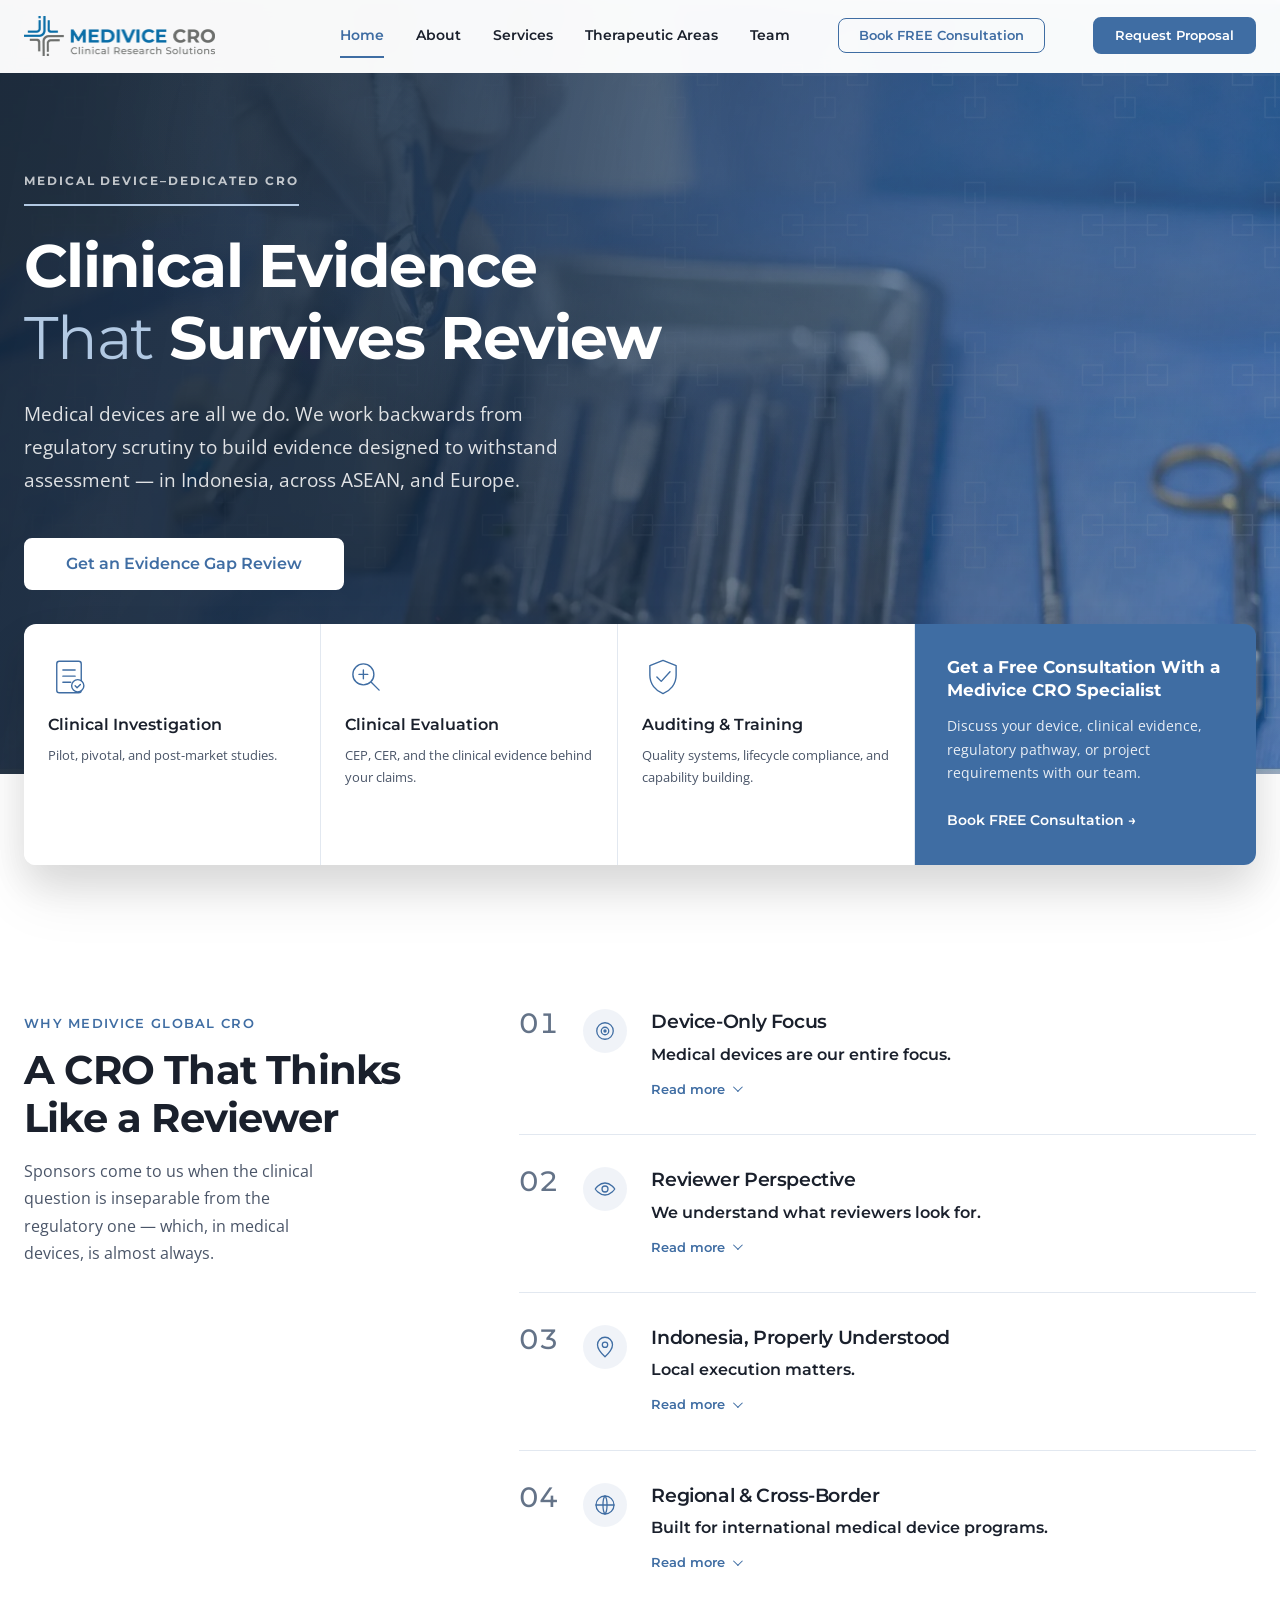
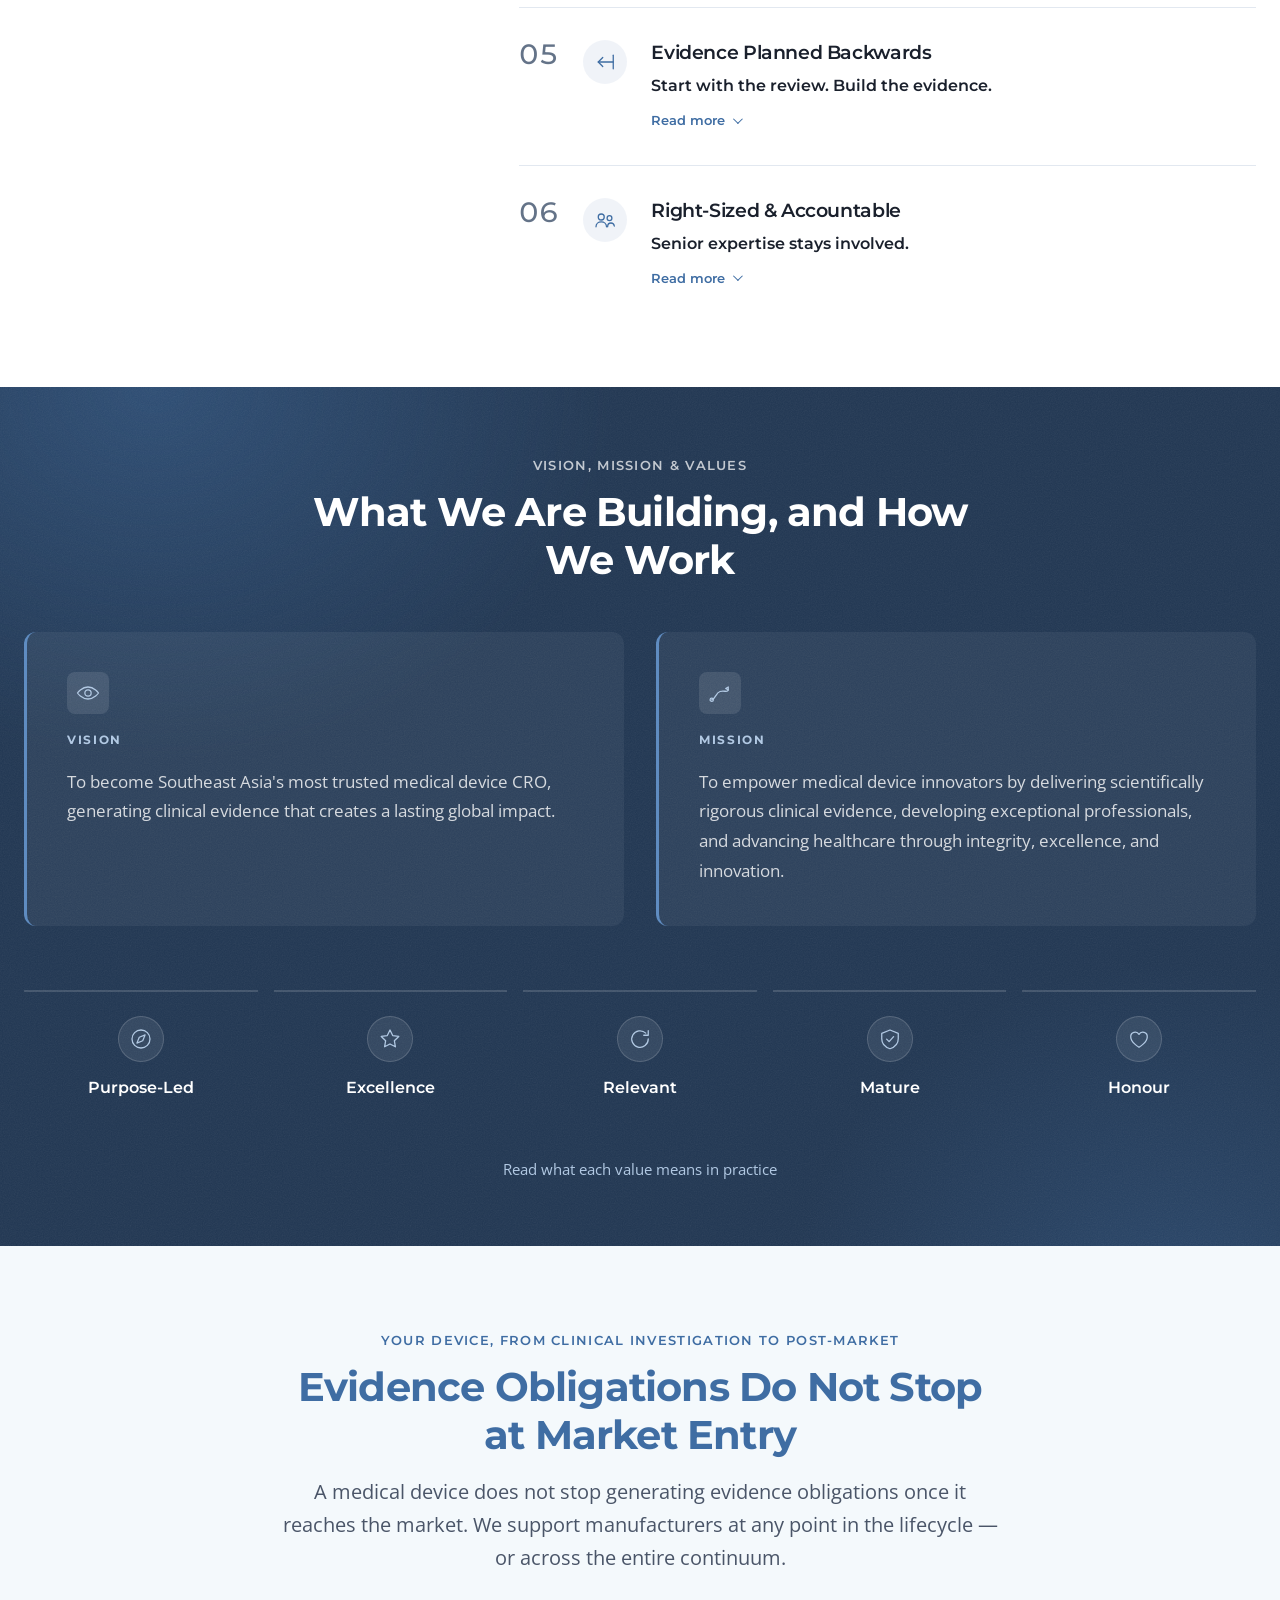
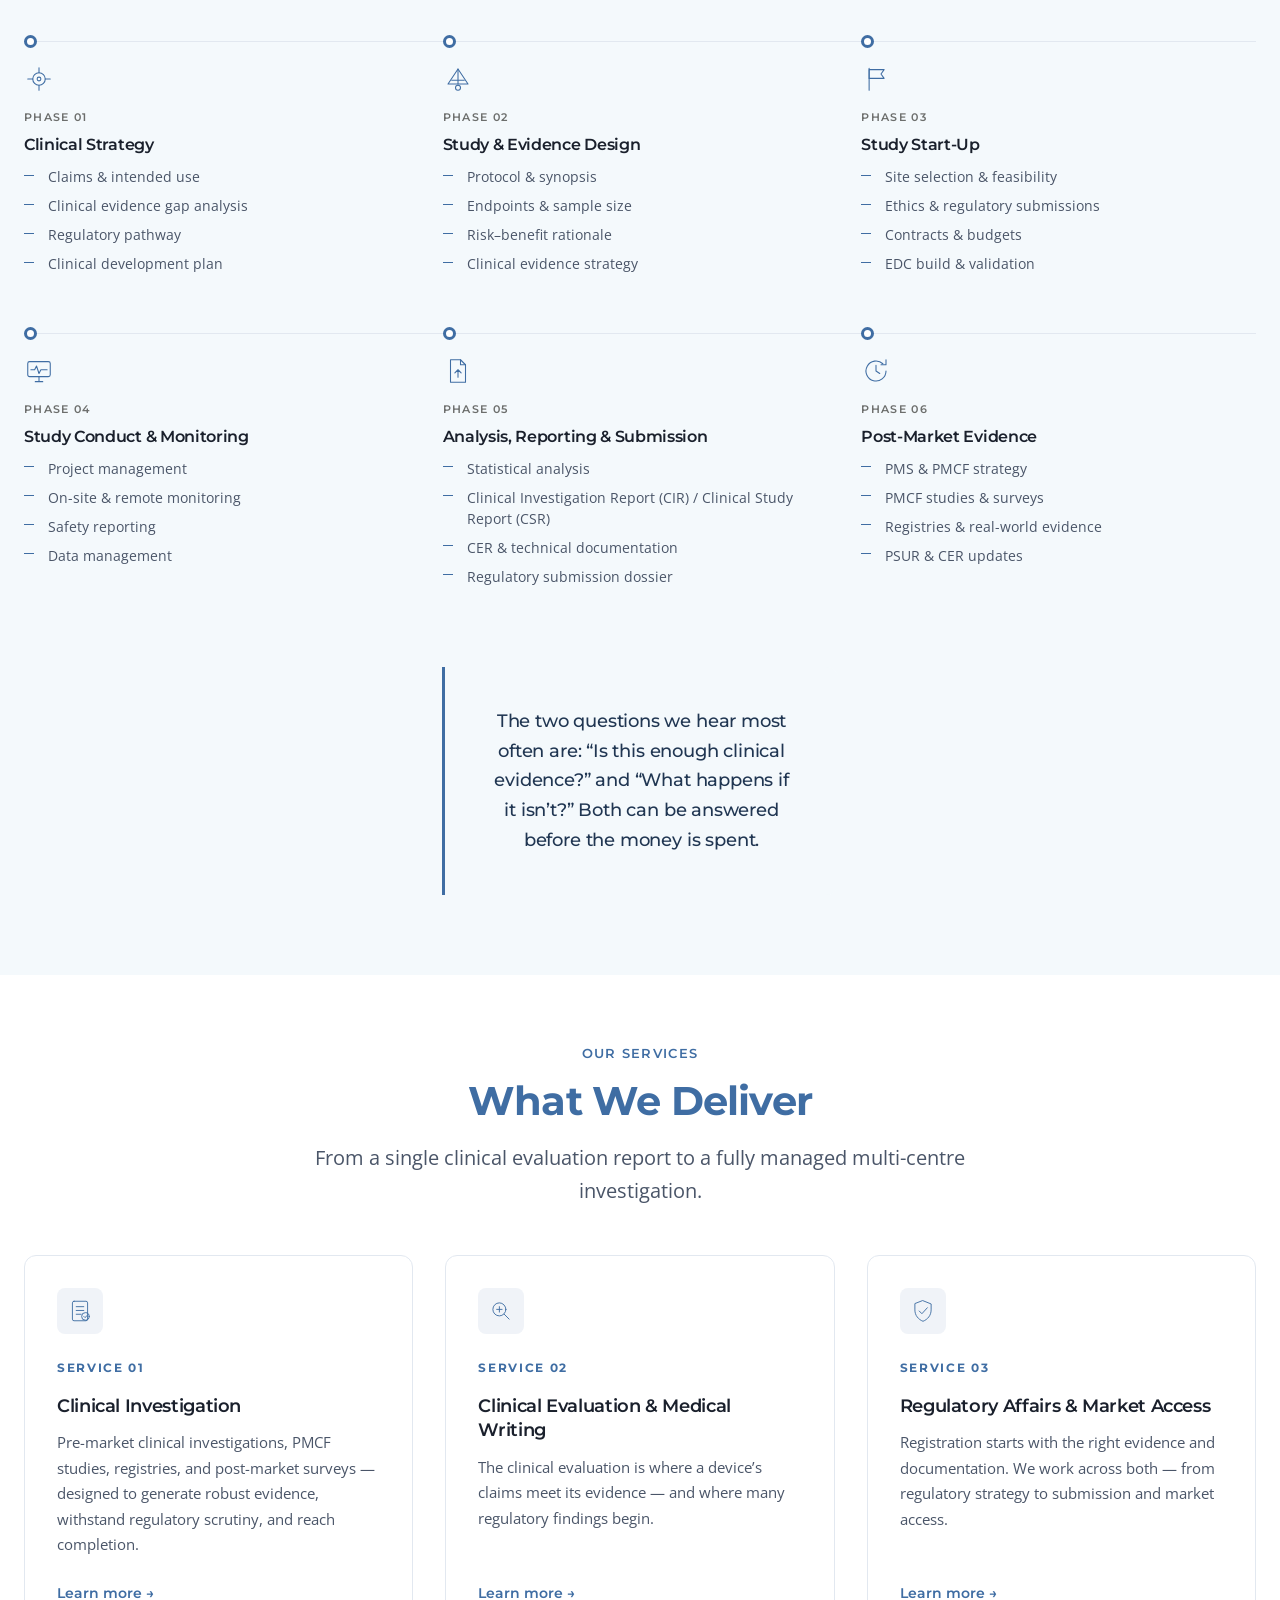
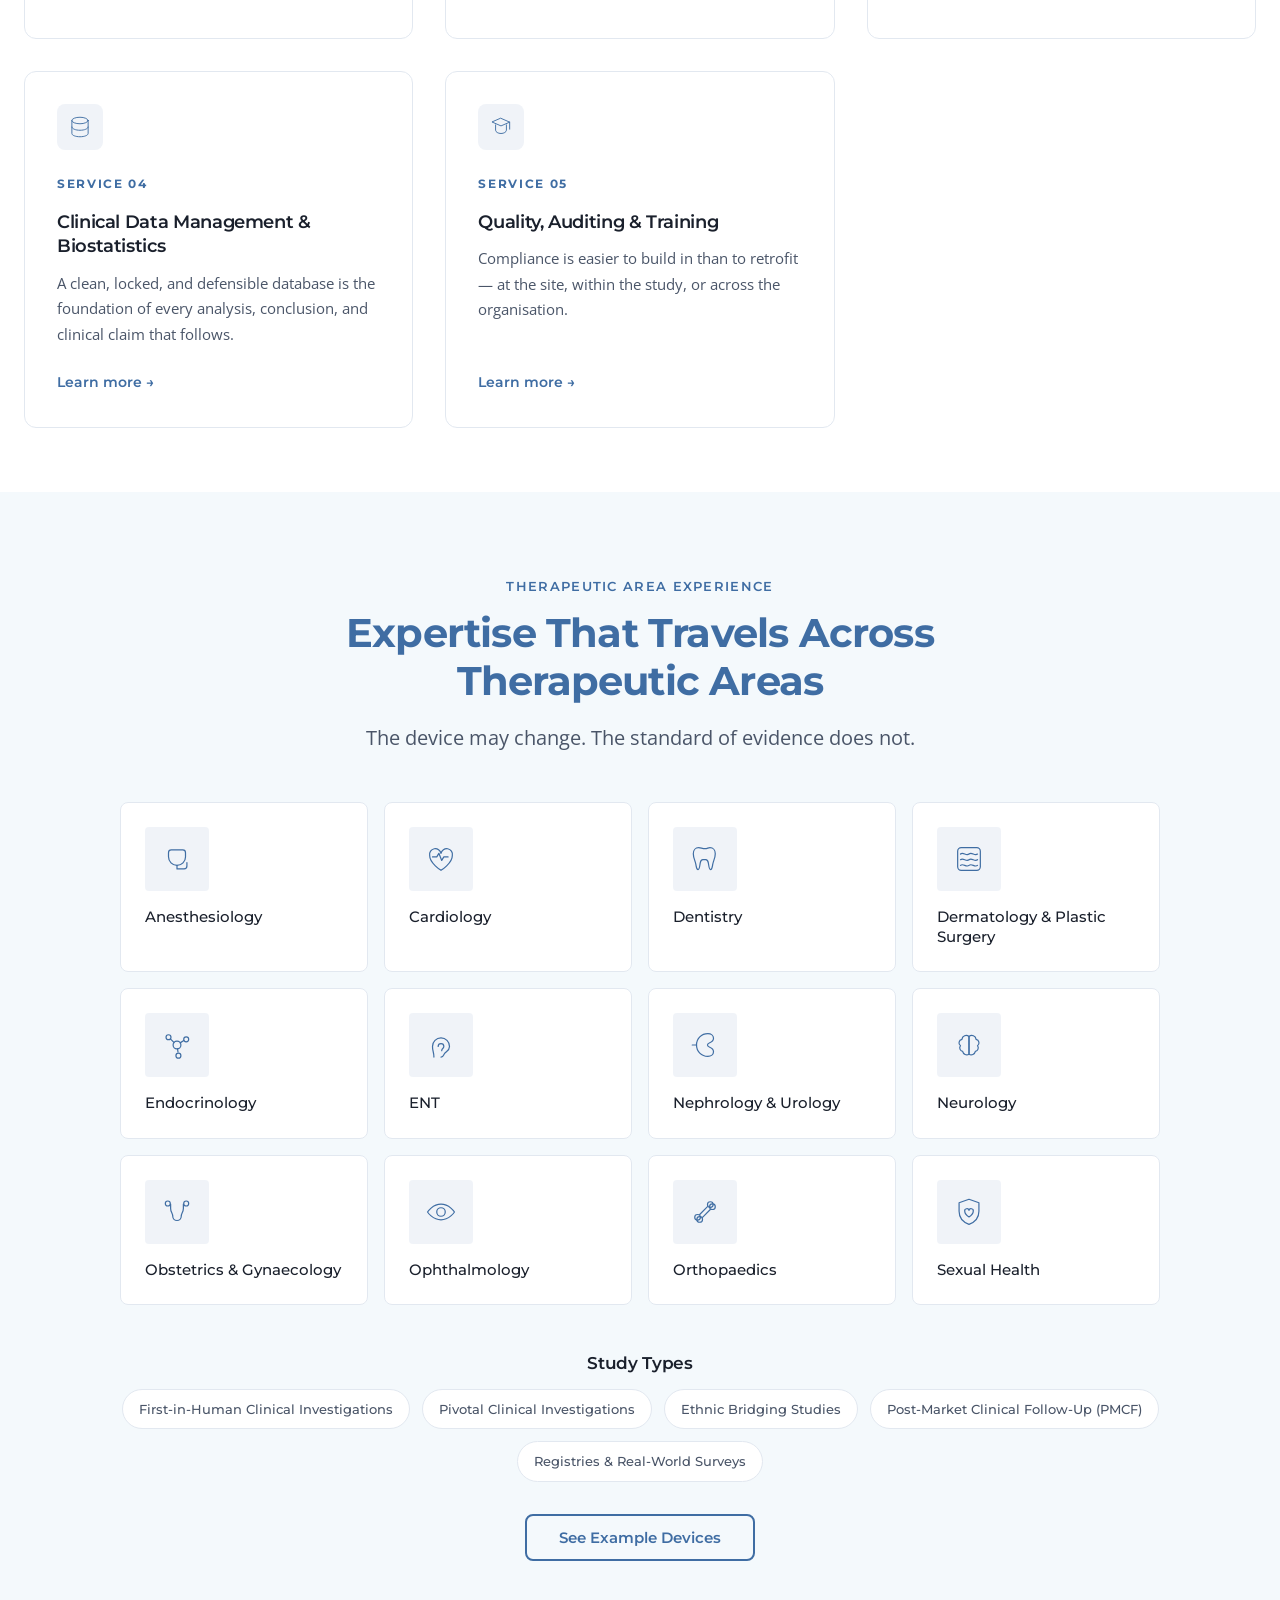
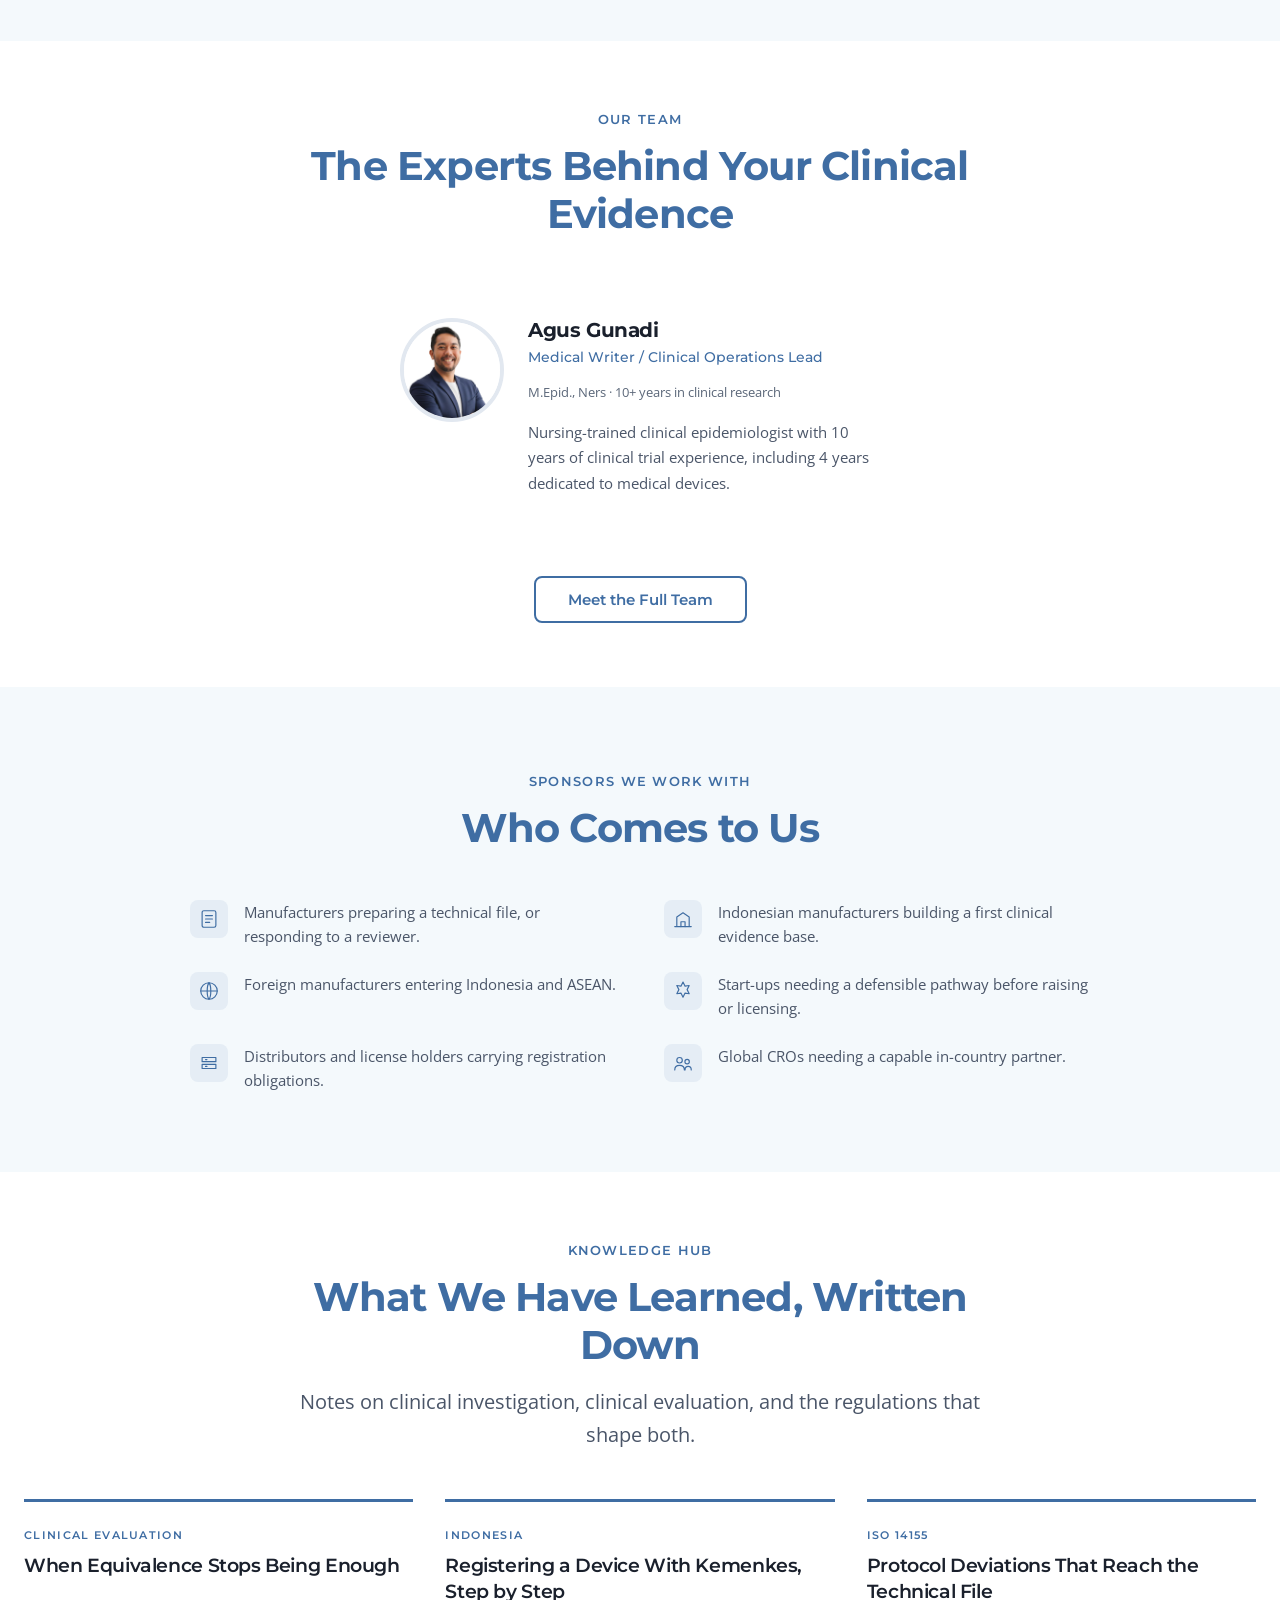
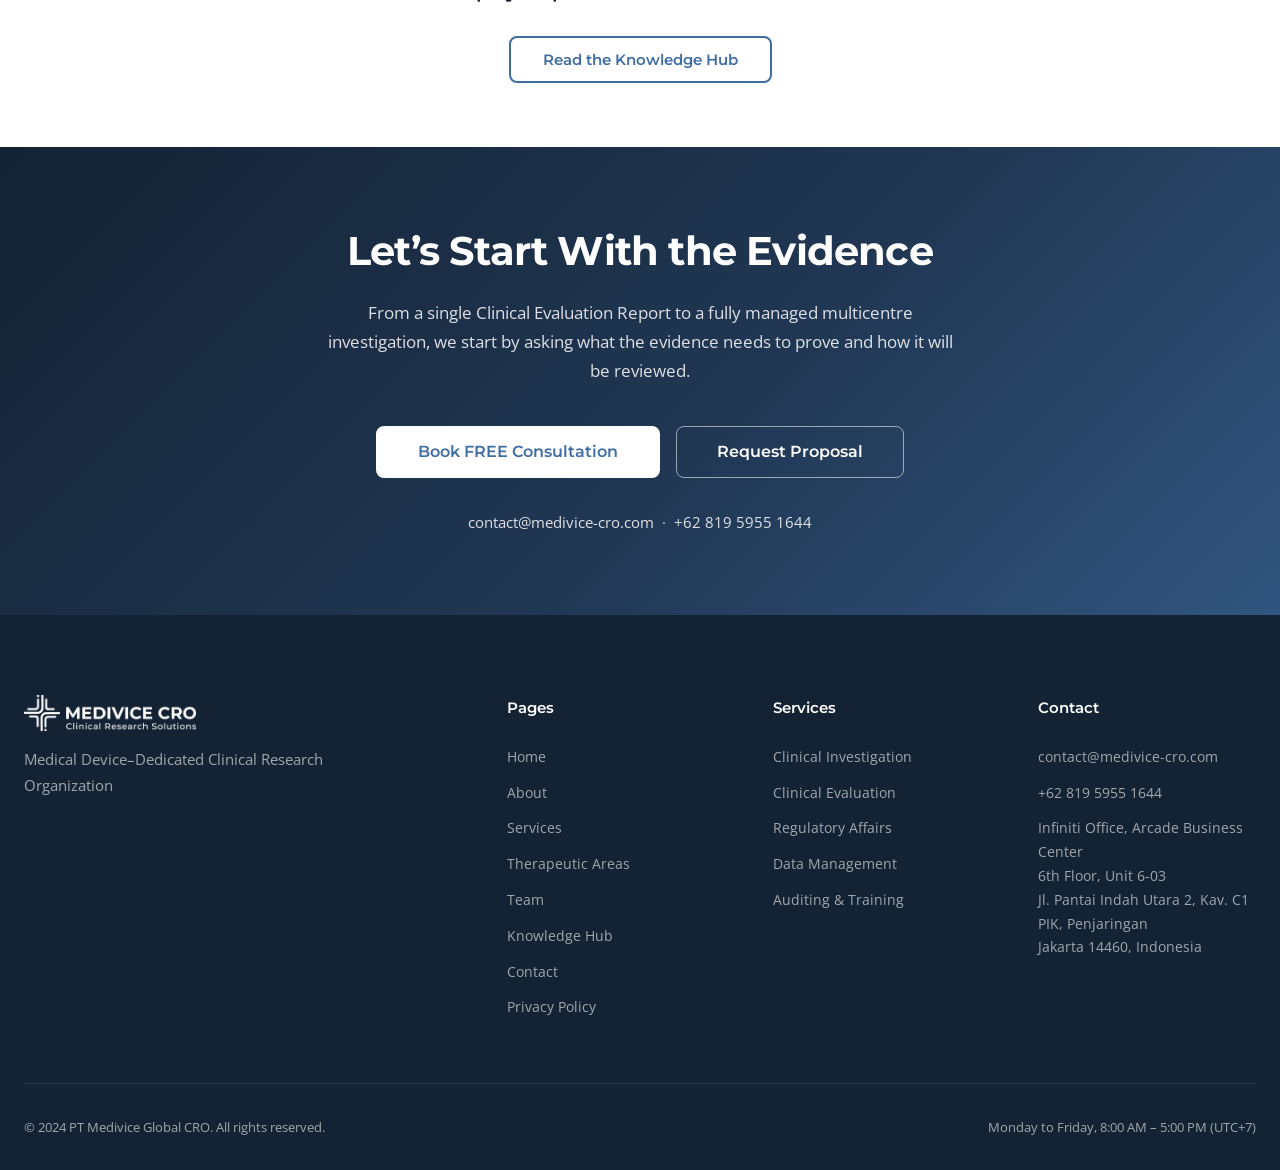
==== commit 76e221d7: "Review build from f2ec935" ====
--- a/index.html
+++ b/index.html
@@ -21,8 +21,8 @@
   <link rel="preconnect" href="https://fonts.gstatic.com" crossorigin />
   <link rel="stylesheet" href="https://fonts.googleapis.com/css2?family=Montserrat:wght@400;500;600;700&amp;family=Open+Sans:wght@400;500;600;700&amp;display=swap" />
   <link rel="icon" href="assets/icons/icon-main.png" />
-  <script type="module" crossorigin src="./assets/main-DwjXIHPl.js"></script>
-  <link rel="stylesheet" crossorigin href="./assets/main-BmbQ2UXP.css">
+  <script type="module" crossorigin src="./assets/main-eZsaOTfe.js"></script>
+  <link rel="stylesheet" crossorigin href="./assets/main-b6Ktnp-i.css">
 </head>
 <body>
 
@@ -586,22 +586,11 @@
           <h2>The Experts Behind Your Clinical Evidence</h2>
         </div>
 
-        <div class="grid grid--2 stagger">
-          <article class="team-card fade-in">
-            <img class="team-card__photo" src="assets/team/ivon-septriyana.jpg"
-                 alt="Ivon Septriyana, M.D., Chief Executive Officer"  width="800" height="800" decoding="async" loading="lazy" />
-            <h3 class="team-card__name">Ivon Septriyana, M.D.</h3>
-            <div class="team-card__title">Chief Executive Officer</div>
-            <div class="team-card__credentials">M.D. · 15+ years in medical device clinical research</div>
-            <!-- Naskah baris 29, khusus untuk pratinjau di beranda. Berbeda dari
-                 biografi panjang di halaman Team, dan memang begitu maunya. -->
-            <p class="team-card__bio">
-              Physician and clinical project manager with over 15 years leading
-              multi-regional medical device clinical investigations and clinical
-              evaluations across Asia Pacific, Europe and the USA.
-            </p>
-          </article>
-
+        <!-- Kartu Dr. Ivon dilepas pada 8 September 2026 atas permintaannya
+             sendiri. Yang tersisa satu kartu, jadi grid dua kolom diganti satu
+             kolom yang dibatasi lebarnya; kalau tidak, kartunya berdiri di
+             separuh kiri halaman dengan ruang kosong di sebelahnya. -->
+        <div class="grid grid--solo stagger">
           <article class="team-card fade-in">
             <img class="team-card__photo" src="assets/team/agus-gunadi.jpg"
                  alt="Agus Gunadi, Medical Writer and Clinical Operations Lead"  width="800" height="800" decoding="async" loading="lazy" />
--- a/assets/main-b6Ktnp-i.css
+++ b/assets/main-b6Ktnp-i.css
@@ -0,0 +1 @@
+:root{--color-primary: #3F6DA3;--color-primary-light: #5F8CC1;--color-primary-dark: #31557F;--color-dark-blue: #203652;--color-darker-blue: #142334;--color-grey: #6C6E6C;--color-white: #FFFFFF;--color-light-grey: #F4F9FC;--color-border-grey: #E2E8F0;--color-text-dark: #1A202C;--color-text-medium: #4A5568;--color-text-light: #5B6779;--color-primary-on-dark: #B2C9E3;--color-chevron-tier1: #4A78AC;--color-success: #38A169;--color-error: #E53E3E;--color-warning: #975A16;--overlay-dark: rgba(20, 35, 52, .7);--overlay-light: rgba(63, 109, 163, .08);--shadow-sm: 0 1px 3px rgba(0, 0, 0, .06), 0 1px 2px rgba(0, 0, 0, .04);--shadow-md: 0 4px 6px rgba(0, 0, 0, .05), 0 10px 15px rgba(0, 0, 0, .1);--shadow-lg: 0 10px 25px rgba(0, 0, 0, .08), 0 20px 48px rgba(0, 0, 0, .06);--shadow-xl: 0 20px 40px rgba(0, 0, 0, .1), 0 30px 60px rgba(0, 0, 0, .08);--font-heading: "Montserrat", sans-serif;--font-body: "Open Sans", sans-serif;--fw-regular: 400;--fw-medium: 500;--fw-semibold: 600;--fw-bold: 700;--lh-heading: 1.2;--lh-body: 1.7;--ls-heading: -.02em;--space-1: .25rem;--space-2: .5rem;--space-3: .75rem;--space-4: 1rem;--space-5: 1.5rem;--space-6: 2rem;--space-7: 2.5rem;--space-8: 3rem;--space-9: 3.5rem;--space-10: 4rem;--space-12: 5rem;--space-16: 6.25rem;--max-width: 1320px;--container-padding: 1.5rem;--section-padding-y: 4rem;--section-padding-y-alt: 5rem;--section-padding-y-sm: 3rem;--radius-sm: 4px;--radius-md: 8px;--radius-lg: 12px;--radius-xl: 16px;--radius-full: 9999px;--transition-fast: .15s ease-out;--transition-base: .25s ease-out;--transition-slow: .4s ease-in-out;--transition-smooth: .6s ease-in-out}*,*:before,*:after{box-sizing:border-box;margin:0;padding:0}html{font-size:16px;scroll-behavior:smooth;-webkit-font-smoothing:antialiased;-moz-osx-font-smoothing:grayscale}body{font-family:var(--font-body);font-weight:var(--fw-regular);font-size:1rem;line-height:var(--lh-body);color:var(--color-text-dark);background-color:var(--color-white);overflow-x:hidden}img,picture,video,svg{display:block;max-width:100%;height:auto}a{color:var(--color-primary);text-decoration:none;transition:color var(--transition-fast)}a:hover{color:var(--color-primary-dark)}a:focus-visible{outline:2px solid var(--color-primary);outline-offset:2px;border-radius:var(--radius-sm)}ul,ol{list-style:none}button{cursor:pointer;font-family:inherit;border:none;background:none}button:focus-visible{outline:2px solid var(--color-primary);outline-offset:2px;border-radius:var(--radius-sm)}h1,h2,h3,h4,h5,h6{font-family:var(--font-heading);line-height:var(--lh-heading);letter-spacing:var(--ls-heading);color:var(--color-text-dark)}h1{font-size:clamp(2rem,4vw + .5rem,3.25rem);font-weight:var(--fw-bold)}h2{font-size:clamp(1.625rem,3vw + .25rem,2.5rem);font-weight:var(--fw-bold)}h3{font-size:clamp(1.25rem,2vw + .25rem,1.75rem);font-weight:var(--fw-semibold)}h4{font-size:1.125rem;font-weight:var(--fw-semibold)}h5{font-size:1rem;font-weight:var(--fw-semibold)}h6{font-size:.875rem;font-weight:var(--fw-semibold);text-transform:uppercase;letter-spacing:.05em}p{margin-bottom:var(--space-4);color:var(--color-text-medium)}p:last-child{margin-bottom:0}.text-large{font-size:1.3125rem;line-height:1.7;max-width:56ch}.text-small{font-size:.875rem}.text-caption{font-size:.75rem;text-transform:uppercase;letter-spacing:.08em;font-weight:var(--fw-semibold);font-family:var(--font-heading)}strong,b{font-weight:var(--fw-semibold)}.container{width:100%;max-width:var(--max-width);margin-inline:auto;padding-inline:var(--container-padding)}.section{padding-block:var(--section-padding-y)}.section--alt{background-color:var(--color-light-grey);padding-block:var(--section-padding-y-alt)}.section--dark{background-color:var(--color-dark-blue);color:var(--color-white)}.section--dark h2,.section--dark h3,.section--dark h4{color:var(--color-white)}.section--dark p{color:#fffc}.section--darker{background-color:var(--color-darker-blue);color:var(--color-white)}.section-header{text-align:center;max-width:720px;margin-inline:auto;margin-bottom:var(--space-8)}.section-label{display:inline-block;color:var(--color-primary);font-family:var(--font-heading);font-size:.8125rem;font-weight:var(--fw-semibold);text-transform:uppercase;letter-spacing:.1em;margin-bottom:var(--space-3)}.section--dark .section-label{color:#ffffffb8}.section-header h2{margin-bottom:var(--space-4)}.section-header p{font-size:1.25rem;line-height:1.65;color:var(--color-text-medium)}.section--dark .section-header p{color:#ffffffbf}.grid{display:grid;gap:var(--space-6)}.grid--2{grid-template-columns:repeat(2,1fr)}.grid--solo{grid-template-columns:1fr;max-width:34rem;margin-inline:auto}.grid--3{grid-template-columns:repeat(3,1fr)}.grid--4{grid-template-columns:repeat(4,1fr)}@media(max-width:1024px){.grid--4,.grid--3{grid-template-columns:repeat(2,1fr)}}@media(max-width:768px){.grid--4,.grid--3,.grid--2{grid-template-columns:1fr}}.btn{display:inline-flex;align-items:center;justify-content:center;gap:var(--space-2);font-family:var(--font-heading);font-weight:var(--fw-semibold);font-size:.9375rem;line-height:1;padding:.875rem 2rem;border-radius:var(--radius-md);transition:all var(--transition-base);white-space:nowrap;cursor:pointer;text-decoration:none}.btn--primary{background-color:var(--color-primary);color:var(--color-white);border:2px solid var(--color-primary)}.btn--primary:hover{background-color:var(--color-primary-dark);border-color:var(--color-primary-dark);color:var(--color-white);transform:translateY(-2px);box-shadow:var(--shadow-md)}.btn--secondary{background-color:transparent;color:var(--color-primary);border:2px solid var(--color-primary)}.btn--secondary:hover{background-color:var(--color-primary);color:var(--color-white);transform:translateY(-2px);box-shadow:var(--shadow-md)}.btn--white{background-color:var(--color-white);color:var(--color-primary);border:2px solid var(--color-white)}.btn--white:hover{background-color:transparent;color:var(--color-white);border-color:var(--color-white);transform:translateY(-2px)}.btn--ghost{background-color:transparent;color:var(--color-white);border:2px solid rgba(255,255,255,.4)}.btn--ghost:hover{border-color:var(--color-white);background-color:#ffffff1a;color:var(--color-white);transform:translateY(-2px)}.btn--sm{font-size:.8125rem;padding:.625rem 1.25rem}.btn--lg{font-size:1rem;padding:1rem 2.5rem}.btn:focus-visible{outline:2px solid var(--color-primary);outline-offset:3px}.card{background-color:var(--color-white);border:1px solid var(--color-border-grey);border-radius:var(--radius-lg);padding:var(--space-6);transition:all var(--transition-base)}.card:hover{box-shadow:var(--shadow-lg);transform:translateY(-4px)}.card__icon{width:56px;height:56px;display:flex;align-items:center;justify-content:center;background-color:var(--overlay-light);border-radius:var(--radius-md);margin-bottom:var(--space-5);color:var(--color-primary)}.card__icon img,.card__icon svg{width:28px;height:28px}.card__title{font-family:var(--font-heading);font-weight:var(--fw-semibold);font-size:1.125rem;color:var(--color-text-dark);margin-bottom:var(--space-3)}.card__text{font-size:.9375rem;color:var(--color-text-medium);line-height:1.7}.card--static{cursor:default}.card--static:hover{transform:none;box-shadow:var(--shadow-sm)}.nav{position:fixed;top:0;left:0;right:0;z-index:1000;background-color:#fffffff7;backdrop-filter:blur(8px);-webkit-backdrop-filter:blur(8px);border-bottom:1px solid transparent;transition:all var(--transition-base)}.nav--scrolled{border-bottom-color:var(--color-border-grey);box-shadow:var(--shadow-sm)}.nav__inner{display:flex;align-items:center;justify-content:space-between;height:72px;max-width:var(--max-width);margin-inline:auto;padding-inline:var(--container-padding)}.nav__logo img{height:40px;width:auto}.nav__links{display:flex;align-items:center;gap:var(--space-6)}.nav__link{font-family:var(--font-heading);font-weight:var(--fw-semibold);font-size:.875rem;color:var(--color-text-dark);text-decoration:none;padding:var(--space-2) 0;position:relative;transition:color var(--transition-fast)}.nav__link:after{content:"";position:absolute;bottom:-2px;left:0;width:0;height:2px;background-color:var(--color-primary);transition:width var(--transition-base)}.nav__link:hover,.nav__link--active{color:var(--color-primary)}.nav__link:hover:after,.nav__link--active:after{width:100%}.nav__cta{margin-left:var(--space-4)}.nav__toggle{display:none;flex-direction:column;align-items:center;justify-content:center;gap:5px;width:44px;height:44px;margin-right:-8px;cursor:pointer}.nav__toggle span{display:block;width:28px;height:2px;background-color:var(--color-text-dark);border-radius:2px;transition:all var(--transition-fast)}@media(max-width:1200px){.nav__toggle{display:flex}.nav__links{display:none;position:absolute;top:72px;left:0;right:0;flex-direction:column;background-color:var(--color-white);padding:var(--space-6) var(--container-padding);gap:var(--space-4);border-bottom:1px solid var(--color-border-grey);box-shadow:var(--shadow-md)}.nav__links--open{display:flex}.nav__link{font-size:1rem;padding:var(--space-2) 0}.nav__cta{margin-left:0;width:100%;text-align:center}}.footer{background-color:var(--color-darker-blue);color:#ffffffbf;padding-block:var(--space-12) var(--space-6)}.footer__grid{display:grid;grid-template-columns:2fr repeat(3,1fr);gap:var(--space-8);margin-bottom:var(--space-10)}.footer__brand p{color:#fff9;font-size:.9375rem;margin-top:var(--space-4);max-width:320px}.footer__brand img{height:36px;width:auto}.footer__heading{font-family:var(--font-heading);font-weight:var(--fw-semibold);font-size:.9375rem;color:var(--color-white);margin-bottom:var(--space-5)}.footer__links{display:flex;flex-direction:column;gap:var(--space-3)}.footer__link{color:#fff9;font-size:.875rem;transition:color var(--transition-fast)}.footer__link:hover{color:var(--color-white)}.footer__bottom{border-top:1px solid rgba(255,255,255,.1);padding-top:var(--space-6);display:flex;justify-content:space-between;align-items:center;font-size:.8125rem;color:#fff9}.footer__bottom a{color:inherit;text-decoration:underline}.footer__bottom a:hover{color:var(--color-white)}@media(max-width:768px){.footer__grid{grid-template-columns:1fr;gap:var(--space-6)}.footer__bottom{flex-direction:column;gap:var(--space-3);text-align:center}}.team-card{text-align:center;padding:var(--space-6)}.team-card__photo{width:180px;height:180px;border-radius:50%;object-fit:cover;margin-inline:auto;margin-bottom:var(--space-5);border:4px solid var(--color-border-grey);transition:border-color var(--transition-base)}.team-card:hover .team-card__photo{border-color:var(--color-primary)}.team-card__name{font-family:var(--font-heading);font-weight:var(--fw-bold);font-size:1.25rem;color:var(--color-text-dark);margin-bottom:var(--space-1)}.team-card__title{font-family:var(--font-heading);font-weight:var(--fw-medium);font-size:.875rem;color:var(--color-primary);margin-bottom:var(--space-3)}.team-card__credentials{font-size:.8125rem;color:var(--color-text-light);margin-bottom:var(--space-4)}.team-card__bio{font-size:.9375rem;color:var(--color-text-medium);max-width:400px;margin-inline:auto}.text-center{text-align:center}.text-left{text-align:left}.text-right{text-align:right}.text-primary{color:var(--color-primary)}.text-white{color:var(--color-white)}.text-dark{color:var(--color-text-dark)}.text-medium{color:var(--color-text-medium)}.flex{display:flex}.flex-col{flex-direction:column}.items-center{align-items:center}.justify-center{justify-content:center}.justify-between{justify-content:space-between}.gap-2{gap:var(--space-2)}.gap-4{gap:var(--space-4)}.gap-6{gap:var(--space-6)}.mt-4{margin-top:var(--space-4)}.mt-6{margin-top:var(--space-6)}.mt-8{margin-top:var(--space-8)}.mb-4{margin-bottom:var(--space-4)}.mb-6{margin-bottom:var(--space-6)}.mb-8{margin-bottom:var(--space-8)}.sr-only{position:absolute;width:1px;height:1px;padding:0;margin:-1px;overflow:hidden;clip:rect(0,0,0,0);white-space:nowrap;border:0}@media(max-width:768px){.hide-mobile{display:none!important}}@media(min-width:769px){.hide-desktop{display:none!important}}.fade-in{opacity:0;transform:translateY(24px);transition:opacity var(--transition-smooth),transform var(--transition-smooth)}.fade-in--visible{opacity:1;transform:translateY(0)}.stagger>.fade-in:nth-child(1){transition-delay:0ms}.stagger>.fade-in:nth-child(2){transition-delay:.1s}.stagger>.fade-in:nth-child(3){transition-delay:.2s}.stagger>.fade-in:nth-child(4){transition-delay:.3s}.stagger>.fade-in:nth-child(5){transition-delay:.4s}.stagger>.fade-in:nth-child(6){transition-delay:.5s}@keyframes pulse-subtle{0%,to{opacity:1}50%{opacity:.7}}.pulse-subtle{animation:pulse-subtle 3s ease-in-out infinite}@media print{.nav,.footer,.btn,.nav__toggle{display:none!important}body{font-size:12pt;color:#000}.hero{min-height:auto;padding:2rem 0;background:none;color:#000}}.skip-link{position:absolute;top:-100px;left:var(--space-4);z-index:2000;padding:var(--space-3) var(--space-5);background-color:var(--color-white);color:var(--color-primary);font-family:var(--font-heading);font-weight:var(--fw-semibold);font-size:.875rem;border-radius:var(--radius-md);box-shadow:var(--shadow-md);transition:top var(--transition-fast)}.skip-link:focus{top:var(--space-4)}@media(prefers-reduced-motion:reduce){*,*:before,*:after{animation-duration:.01ms!important;animation-iteration-count:1!important;transition-duration:.01ms!important;scroll-behavior:auto!important}.js .fade-in{opacity:1;transform:none}}.section:not(.section--dark):not(.section--darker) .section-header h2{color:var(--color-primary)}.area-grid{display:grid;grid-template-columns:repeat(4,minmax(0,1fr));gap:var(--space-4);list-style:none;max-width:1040px;margin-inline:auto}.area-grid li{display:flex;flex-direction:column;align-items:flex-start;gap:var(--space-4);padding:var(--space-5);border:1px solid var(--color-border-grey);border-radius:var(--radius-md);background-color:var(--color-white);font-family:var(--font-heading);font-weight:var(--fw-medium);font-size:.9375rem;line-height:1.35;color:var(--color-text-dark);transition:border-color var(--transition-base),box-shadow var(--transition-base)}.area-grid li:hover{border-color:var(--color-primary);box-shadow:var(--shadow-sm)}.area-grid__mark{flex:none;width:64px;height:64px;display:flex;align-items:center;justify-content:center;border-radius:var(--radius-sm);background-color:var(--overlay-light);color:var(--color-primary)}.area-grid li>span:last-child{min-width:0;overflow-wrap:break-word}.area-grid__mark svg{width:34px;height:34px}@media(max-width:1024px){.area-grid{grid-template-columns:repeat(3,minmax(0,1fr))}}@media(max-width:820px){.area-grid{grid-template-columns:repeat(2,minmax(0,1fr))}}.sponsor-list{display:grid;grid-template-columns:repeat(2,1fr);gap:var(--space-4) var(--space-8);max-width:900px;margin-inline:auto;list-style:none}.sponsor-list li{position:relative;padding-left:var(--space-6);font-size:.9375rem;line-height:1.6;color:var(--color-text-medium)}.sponsor-list li:before{content:"";position:absolute;left:0;top:.55em;width:7px;height:7px;border-radius:2px;background-color:var(--color-primary)}@media(max-width:768px){.sponsor-list{grid-template-columns:1fr}}.section--dark .vm-card__label,.section--darker .vm-card__label{color:var(--color-primary-on-dark)}.fade-in{opacity:1;transform:none}.js .fade-in{opacity:0;transform:translateY(20px)}.js .fade-in--visible{opacity:1;transform:none}.hero-v2{position:relative;background-color:var(--color-dark-blue);color:var(--color-white);padding-top:calc(72px + var(--space-12));padding-bottom:190px;overflow:hidden}.hero-v2__photo{position:absolute;top:0;right:0;bottom:0;left:0;width:100%;height:100%;object-fit:cover;z-index:0}.hero-v2__texture{position:absolute;top:0;right:0;bottom:0;left:0;z-index:1;opacity:.16;background-image:url("data:image/svg+xml,%3Csvg xmlns='http://www.w3.org/2000/svg' width='120' height='120' viewBox='0 0 120 120'%3E%3Cg fill='none' stroke='%23FFFFFF' stroke-width='1.1'%3E%3Cpath d='M60 34v52M34 60h52'/%3E%3Cpath d='M52 26h16v16H52zM52 78h16v16H52zM26 52h16v16H26zM78 52h16v16H78z'/%3E%3C/g%3E%3C/svg%3E");background-size:150px 150px}.hero-v2__wash{position:absolute;top:0;right:0;bottom:0;left:0;z-index:2;background:radial-gradient(120% 90% at 80% 20%,#5f8cc159,#5f8cc100 60%),linear-gradient(100deg,#142334f0,#182a3fe0 34%,#203652a8 62%,#31557f7a)}.hero-v2>.container{position:relative;z-index:3}.hero-v2__grid{display:grid;grid-template-columns:1.05fr .95fr;gap:var(--space-10);align-items:center}.hero-v2__content{max-width:620px}.hero-proof{background:#ffffff12;border:1px solid rgba(255,255,255,.18);border-radius:var(--radius-xl);padding:var(--space-6);backdrop-filter:blur(3px);-webkit-backdrop-filter:blur(3px)}.hero-proof__label{font-family:var(--font-heading);font-size:.6875rem;font-weight:var(--fw-bold);letter-spacing:.16em;text-transform:uppercase;color:var(--color-primary-on-dark);margin-bottom:var(--space-5)}.hero-proof__art{width:100%;height:auto;display:block;margin-bottom:var(--space-5)}.hero-proof__list{display:grid;gap:var(--space-3)}.hero-proof__item{display:flex;gap:var(--space-3);align-items:flex-start;font-size:.875rem;line-height:1.5;color:#ffffffe0}.hero-proof__item svg{width:17px;height:17px;flex:none;margin-top:2px;color:var(--color-primary-on-dark)}@media(max-width:1024px){.hero-v2__grid{grid-template-columns:1fr;gap:var(--space-8)}.hero-v2__content{max-width:100%}}@media(max-width:640px){.hero-proof{padding:var(--space-5)}}.hero-v2__label{display:inline-block;font-family:var(--font-heading);font-size:.75rem;font-weight:var(--fw-bold);text-transform:uppercase;letter-spacing:.16em;color:#ffffffb8;padding-bottom:var(--space-3);border-bottom:2px solid var(--color-primary-on-dark);margin-bottom:var(--space-5)}.hero-v2 h1{color:var(--color-white);margin-bottom:var(--space-5)}.hero-v2__text{font-size:1.125rem;line-height:1.75;color:#ffffffdb;margin-bottom:var(--space-7);max-width:520px}.hero-v2__actions{display:flex;gap:var(--space-4);flex-wrap:wrap}.hero-cards{position:relative;z-index:4;margin-top:-150px;margin-bottom:var(--space-12);display:grid;grid-template-columns:repeat(3,1fr) 1.15fr;gap:0;border-radius:var(--radius-lg);overflow:hidden;box-shadow:var(--shadow-xl)}.hero-card{background-color:var(--color-white);padding:var(--space-6) var(--space-5);border-right:1px solid var(--color-border-grey);text-decoration:none;display:block;transition:background-color var(--transition-base)}.hero-card:hover{background-color:var(--color-light-grey)}.hero-card__icon{width:42px;height:42px;margin-bottom:var(--space-4)}.hero-card__icon svg{width:100%;height:100%;display:block}.hero-card__title{font-family:var(--font-heading);font-weight:var(--fw-semibold);font-size:1rem;line-height:1.35;color:var(--color-text-dark);margin-bottom:var(--space-2)}.hero-card__text{font-size:.8125rem;color:var(--color-text-medium)}.hero-cta{background-color:var(--color-primary);color:var(--color-white);padding:var(--space-6);display:flex;flex-direction:column;justify-content:center}.hero-cta__title{font-family:var(--font-heading);font-weight:var(--fw-bold);font-size:1.0625rem;line-height:1.35;margin-bottom:var(--space-3)}.hero-cta p{color:#ffffffe0;font-size:.875rem;margin-bottom:var(--space-5)}.hero-cta__link{font-family:var(--font-heading);font-weight:var(--fw-semibold);font-size:.875rem;color:var(--color-white)}.hero-cta__link:after{content:" →";transition:margin-left var(--transition-fast)}.hero-cta:hover .hero-cta__link:after{margin-left:5px}@media(max-width:1024px){.hero-cards{grid-template-columns:repeat(2,1fr);margin-top:-110px}.hero-v2{padding-bottom:150px}}@media(max-width:640px){.hero-cards{grid-template-columns:1fr;margin-top:-80px}.hero-v2{padding-bottom:120px;text-align:left}.hero-card{border-right:none;border-bottom:1px solid var(--color-border-grey)}}.page-hero{position:relative;background-color:var(--color-dark-blue);color:var(--color-white);padding-block:calc(72px + var(--space-12)) var(--space-12);overflow:hidden}.page-hero:after{content:"";position:absolute;top:0;right:0;bottom:0;left:0;background:linear-gradient(135deg,#142334f2,#203652e6 55%,#3f6da3bf);z-index:0}.page-hero>.container{position:relative;z-index:1}.page-hero__label{display:inline-block;font-family:var(--font-heading);font-size:.8125rem;font-weight:var(--fw-semibold);text-transform:uppercase;letter-spacing:.12em;color:#ffffffb3;margin-bottom:var(--space-4)}.page-hero h1{color:var(--color-white);max-width:900px;margin-bottom:var(--space-5)}.page-hero p{font-size:1.3125rem;line-height:1.65;letter-spacing:-.01em;color:#ffffffe0;max-width:46ch}@media(max-width:640px){.page-hero p{font-size:1.125rem;line-height:1.7}}@media(max-width:768px){.page-hero{padding-block:calc(72px + var(--space-8)) var(--space-8)}}.feature-card{position:relative;background-color:var(--color-white);border:1px solid var(--color-border-grey);border-radius:var(--radius-lg);padding:var(--space-6);transition:transform var(--transition-base),box-shadow var(--transition-base),border-color var(--transition-base)}.feature-card:hover{transform:translateY(-4px);box-shadow:var(--shadow-lg);border-color:#3f6da359}.feature-card__num{display:inline-flex;align-items:center;justify-content:center;width:40px;height:40px;border-radius:var(--radius-md);background-color:var(--overlay-light);color:var(--color-primary);font-family:var(--font-heading);font-weight:var(--fw-bold);font-size:.9375rem;margin-bottom:var(--space-5)}.feature-card__title{font-family:var(--font-heading);font-weight:var(--fw-semibold);font-size:1.0625rem;color:var(--color-text-dark);margin-bottom:var(--space-3);line-height:1.35}.feature-card__text{font-size:.9375rem;color:var(--color-text-medium)}.vm-grid{display:grid;grid-template-columns:repeat(2,1fr);gap:var(--space-6);margin-bottom:var(--space-10)}.vm-card{padding:var(--space-7);border-radius:var(--radius-lg);background-color:#ffffff0d;border-left:3px solid var(--color-primary-light)}.section:not(.section--dark) .vm-card{background-color:var(--color-light-grey);border-left-color:var(--color-primary)}.vm-card__label{font-family:var(--font-heading);font-size:.75rem;font-weight:var(--fw-bold);letter-spacing:.14em;text-transform:uppercase;color:var(--color-primary-light);margin-bottom:var(--space-4)}.section:not(.section--dark) .vm-card__label{color:var(--color-primary)}.vm-card p{font-size:1.0625rem;line-height:1.75}.values-grid{display:grid;grid-template-columns:repeat(5,1fr);gap:var(--space-5)}.value-item{padding-top:var(--space-5);border-top:2px solid rgba(255,255,255,.15)}.section:not(.section--dark) .value-item{border-top-color:var(--color-border-grey)}.value-item__name{font-family:var(--font-heading);font-weight:var(--fw-semibold);font-size:1rem;color:var(--color-white);margin-bottom:var(--space-3)}.section:not(.section--dark) .value-item__name{color:var(--color-text-dark)}.value-item p{font-size:.875rem;line-height:1.7}@media(max-width:1024px){.values-grid{grid-template-columns:repeat(2,1fr)}}@media(max-width:768px){.vm-grid,.values-grid{grid-template-columns:1fr}.vm-card{padding:var(--space-5)}}.lifecycle{display:grid;grid-template-columns:repeat(6,1fr);gap:var(--space-4);position:relative}.lifecycle:before{content:"";position:absolute;top:18px;left:8%;right:8%;height:2px;background:linear-gradient(90deg,var(--color-primary) 0%,var(--color-primary-light) 100%);opacity:.35;z-index:0}.phase{position:relative;z-index:1;background-color:var(--color-white);border:1px solid var(--color-border-grey);border-radius:var(--radius-lg);padding:var(--space-5) var(--space-4) var(--space-5);transition:transform var(--transition-base),box-shadow var(--transition-base)}.phase:hover{transform:translateY(-4px);box-shadow:var(--shadow-md)}.phase__num{display:flex;align-items:center;justify-content:center;width:36px;height:36px;border-radius:var(--radius-full);background-color:var(--color-primary);color:var(--color-white);font-family:var(--font-heading);font-weight:var(--fw-bold);font-size:.875rem;margin-bottom:var(--space-4)}.phase__title{font-family:var(--font-heading);font-weight:var(--fw-semibold);font-size:.9375rem;color:var(--color-text-dark);margin-bottom:var(--space-3);line-height:1.35}.phase__list{list-style:none;display:flex;flex-direction:column;gap:var(--space-2)}.phase__list li{font-size:.8125rem;line-height:1.5;color:var(--color-text-medium);padding-left:var(--space-4);position:relative}.phase__list li:before{content:"";position:absolute;left:0;top:.55em;width:5px;height:5px;border-radius:var(--radius-full);background-color:var(--color-primary);opacity:.6}@media(max-width:1024px){.lifecycle{grid-template-columns:repeat(3,1fr)}.lifecycle:before{display:none}}@media(max-width:768px){.lifecycle{grid-template-columns:1fr;gap:var(--space-4)}}.reglife{--chev: 22px}.reglife__tierlabel{font-family:var(--font-heading);font-size:.6875rem;font-weight:var(--fw-bold);letter-spacing:.16em;text-transform:uppercase;color:var(--color-text-light);margin-bottom:var(--space-3)}.reglife__row{display:grid;grid-template-columns:repeat(6,1fr);gap:4px}.reglife__stage{position:relative;padding:var(--space-4) var(--space-4) var(--space-4) calc(var(--chev) + var(--space-3));font-family:var(--font-heading);font-weight:var(--fw-semibold);font-size:.8125rem;line-height:1.3;color:var(--color-white);background-color:var(--color-chevron-tier1);clip-path:polygon(0 0,calc(100% - var(--chev)) 0,100% 50%,calc(100% - var(--chev)) 100%,0 100%,var(--chev) 50%);text-align:left;border:none;width:100%}.reglife__row--product .reglife__stage:first-child,.reglife__row--design .reglife__stage:first-child{clip-path:polygon(0 0,calc(100% - var(--chev)) 0,100% 50%,calc(100% - var(--chev)) 100%,0 100%);padding-left:var(--space-4)}.reglife__row--design .reglife__stage{background-color:var(--color-primary);cursor:pointer;padding-block:var(--space-5);transition:background-color var(--transition-fast)}.reglife__row--design .reglife__stage:hover,.reglife__row--design .reglife__stage[aria-expanded=true]{background-color:var(--color-primary-dark)}.reglife__stage-note{display:block;font-weight:var(--fw-regular);font-size:.75rem;letter-spacing:.08em;text-transform:uppercase;color:#ffffffe6;margin-top:var(--space-2)}.reglife__row--design .reglife__stage[aria-expanded=true] .reglife__stage-note:after{content:" ▾"}.reglife__standards{margin:var(--space-3) 0;display:flex;flex-direction:column;gap:6px}.reglife__std{position:relative;text-align:center;font-family:var(--font-heading);font-size:.75rem;font-weight:var(--fw-semibold);color:var(--color-text-medium);background-color:var(--color-light-grey);border:1px solid var(--color-border-grey);border-radius:var(--radius-full);padding:5px var(--space-4)}.reglife__std--qms{margin-left:16%}.reglife__detail{display:none;margin-top:var(--space-5);padding:var(--space-6);background-color:var(--color-light-grey);border-left:3px solid var(--color-primary);border-radius:0 var(--radius-lg) var(--radius-lg) 0}.reglife__detail--open{display:block}.reglife__detail h3{font-size:1.125rem;color:var(--color-primary);margin-bottom:var(--space-4)}.reglife__cols{display:grid;grid-template-columns:repeat(auto-fit,minmax(230px,1fr));gap:var(--space-6)}.reglife__block-title{font-family:var(--font-heading);font-weight:var(--fw-semibold);font-size:.875rem;color:var(--color-text-dark);margin-bottom:var(--space-3)}.reglife__flag{display:inline-block;font-family:var(--font-heading);font-size:.6875rem;font-weight:var(--fw-bold);letter-spacing:.1em;text-transform:uppercase;color:var(--color-white);background-color:var(--color-primary);border-radius:var(--radius-sm);padding:2px 8px;margin-bottom:var(--space-2)}.reglife__note{margin-top:var(--space-6);font-size:.8125rem;color:var(--color-text-light);font-style:italic}@media(max-width:900px){.reglife__row{grid-template-columns:1fr;gap:6px}.reglife__stage,.reglife__row--design .reglife__stage:first-child,.reglife__row--product .reglife__stage:first-child{clip-path:none;border-radius:var(--radius-md);padding-left:var(--space-4)}.reglife__std--qms{margin-left:0}}.wa-grid{display:grid;grid-template-columns:repeat(2,minmax(0,1fr));gap:var(--space-5)}.wa-grid:has(>.wa-card:only-child){grid-template-columns:minmax(0,560px);justify-content:center}.wa-card{display:flex;gap:var(--space-5);align-items:center;padding:var(--space-5);background-color:var(--color-white);border:1px solid var(--color-border-grey);border-radius:var(--radius-lg);transition:box-shadow var(--transition-base),border-color var(--transition-base)}.wa-card:hover{box-shadow:var(--shadow-md);border-color:#3f6da359}.wa-card__photo{width:68px;height:68px;flex:none;border-radius:50%;object-fit:cover;border:2px solid var(--color-border-grey)}.wa-card__name{font-family:var(--font-heading);font-weight:var(--fw-bold);font-size:1rem;color:var(--color-text-dark)}.wa-card__role{font-size:.8125rem;color:var(--color-text-medium);margin-bottom:var(--space-3)}.btn--wa{display:inline-flex;align-items:center;gap:var(--space-2);background-color:#1b7a43;color:var(--color-white);font-family:var(--font-heading);font-weight:var(--fw-semibold);font-size:.8125rem;padding:var(--space-2) var(--space-4);border-radius:var(--radius-full);transition:background-color var(--transition-fast)}.btn--wa:hover{background-color:#176b3b;color:var(--color-white)}.btn--wa svg{width:16px;height:16px;flex:none}@media(max-width:768px){.wa-grid{grid-template-columns:1fr}}.areagroup{background-color:var(--color-white);border:1px solid var(--color-border-grey);border-radius:var(--radius-lg);padding:var(--space-6);transition:transform var(--transition-base),box-shadow var(--transition-base)}.areagroup:hover{transform:translateY(-3px);box-shadow:var(--shadow-md)}.areagroup__icon{width:52px;height:52px;margin-bottom:var(--space-5);color:var(--color-primary)}.areagroup__icon svg{width:100%;height:100%;display:block}.areagroup__name{font-family:var(--font-heading);font-weight:var(--fw-semibold);font-size:1.0625rem;color:var(--color-text-dark);margin-bottom:var(--space-3)}.areagroup__areas{margin-bottom:0}.areagroup__areas dt{font-family:var(--font-heading);font-size:.8125rem;font-weight:var(--fw-semibold);color:var(--color-primary)}.areagroup__areas dd{font-size:.875rem;line-height:1.55;color:var(--color-text-medium);margin:var(--space-1) 0 var(--space-4)}.areagroup__areas dd:last-child{margin-bottom:0}.areagroup__devices{font-size:.875rem;line-height:1.6;color:var(--color-text-medium)}.pullquote{max-width:820px;margin:var(--space-10) auto 0;padding:var(--space-7) var(--space-8);border-left:3px solid var(--color-primary);background-color:var(--color-light-grey);border-radius:0 var(--radius-lg) var(--radius-lg) 0}.pullquote p{font-family:var(--font-heading);font-weight:var(--fw-medium);font-size:1.125rem;line-height:1.65;letter-spacing:-.01em;color:var(--color-dark-blue)}@media(max-width:768px){.pullquote{padding:var(--space-5)}.pullquote p{font-size:1rem}}.service-card{display:flex;flex-direction:column;background-color:var(--color-white);border:1px solid var(--color-border-grey);border-radius:var(--radius-lg);padding:var(--space-6);text-decoration:none;height:100%;transition:transform var(--transition-base),box-shadow var(--transition-base),border-color var(--transition-base)}.service-card:hover{transform:translateY(-4px);box-shadow:var(--shadow-lg);border-color:#3f6da359}.service-card__index{font-family:var(--font-heading);font-weight:var(--fw-bold);font-size:.75rem;letter-spacing:.14em;color:var(--color-primary);margin-bottom:var(--space-4)}.service-card__title{font-family:var(--font-heading);font-weight:var(--fw-semibold);font-size:1.125rem;color:var(--color-text-dark);margin-bottom:var(--space-3);line-height:1.35}.service-card__text{font-size:.9375rem;color:var(--color-text-medium);margin-bottom:var(--space-5)}.service-card__more{margin-top:auto;font-family:var(--font-heading);font-weight:var(--fw-semibold);font-size:.875rem;color:var(--color-primary)}.service-card__more:after{content:" →";transition:margin-left var(--transition-fast)}.service-card:hover .service-card__more:after{margin-left:4px}.service-block{padding-block:var(--space-12);border-bottom:1px solid var(--color-border-grey);scroll-margin-top:96px}.service-block:last-of-type{border-bottom:none}.service-block__head{max-width:780px;margin-bottom:var(--space-8)}.service-block__index{font-family:var(--font-heading);font-weight:var(--fw-bold);font-size:.75rem;letter-spacing:.14em;color:var(--color-primary);margin-bottom:var(--space-4)}.service-block__lead{font-size:1.125rem;line-height:1.75;color:var(--color-text-dark);margin-top:var(--space-4)}.service-block:has(.svc-more:not([open])){padding-block:var(--space-8)}.service-block:has(.svc-more:not([open])) .service-block__head{margin-bottom:0}.svc-more{margin-top:var(--space-6);border-top:1px solid var(--color-border-grey)}.svc-more__summary{display:flex;align-items:center;justify-content:space-between;gap:var(--space-4);padding-block:var(--space-5);cursor:pointer;list-style:none;color:var(--color-primary);font-family:var(--font-heading);font-weight:var(--fw-semibold);font-size:.9375rem;min-height:44px}.svc-more__summary::-webkit-details-marker{display:none}.svc-more__summary:hover .svc-more__label{text-decoration:underline}.svc-more__summary:focus-visible{outline:2px solid var(--color-primary);outline-offset:3px}.svc-more__icon{flex-shrink:0;display:inline-flex;align-items:center;justify-content:center;width:32px;height:32px;border:1px solid var(--color-border-grey);border-radius:50%;transition:transform var(--transition-base),background-color var(--transition-base)}.svc-more__icon svg{width:18px;height:18px}.svc-more[open] .svc-more__icon{transform:rotate(180deg);background-color:var(--color-light-grey)}.svc-more[open] .svc-more__summary{margin-bottom:var(--space-6)}@media(prefers-reduced-motion:reduce){.svc-more__icon{transition:none}}.service-block__body{display:grid;grid-template-columns:1.15fr 1fr;gap:var(--space-10);align-items:start}.service-block__body p+p{margin-top:var(--space-4)}.callout{background-color:var(--color-light-grey);border-radius:var(--radius-lg);padding:var(--space-6);margin-top:var(--space-6)}.callout__label{font-family:var(--font-heading);font-weight:var(--fw-semibold);font-size:.8125rem;letter-spacing:.06em;text-transform:uppercase;color:var(--color-primary);margin-bottom:var(--space-3)}.callout p{font-size:.9375rem;color:var(--color-text-medium)}.checklist{list-style:none;display:grid;gap:var(--space-3)}.checklist li{position:relative;padding-left:var(--space-6);font-size:.9375rem;line-height:1.6;color:var(--color-text-medium)}.checklist li:before{content:"";position:absolute;left:0;top:.45em;width:8px;height:8px;border-radius:2px;background-color:var(--color-primary);opacity:.75}.panel{background-color:var(--color-white);border:1px solid var(--color-border-grey);border-radius:var(--radius-lg);padding:var(--space-6);box-shadow:var(--shadow-sm)}.panel__heading{font-family:var(--font-heading);font-weight:var(--fw-semibold);font-size:1rem;color:var(--color-text-dark);margin-bottom:var(--space-5)}.panel+.panel{margin-top:var(--space-5)}@media(max-width:1024px){.service-block__body{grid-template-columns:1fr;gap:var(--space-6)}}@media(max-width:768px){.service-block{padding-block:var(--space-8)}}.situation-list{display:grid;gap:var(--space-4)}.situation{display:grid;grid-template-columns:1fr 1.35fr;gap:var(--space-6);align-items:start;padding:var(--space-6);background-color:var(--color-white);border:1px solid var(--color-border-grey);border-radius:var(--radius-lg);border-left:3px solid var(--color-primary);transition:box-shadow var(--transition-base),transform var(--transition-base)}.situation:hover{transform:translate(3px);box-shadow:var(--shadow-md)}.situation__when{font-family:var(--font-heading);font-weight:var(--fw-semibold);font-size:1rem;line-height:1.4;color:var(--color-text-dark)}.situation__then{font-size:.9375rem;color:var(--color-text-medium)}.situation__label{display:block;font-family:var(--font-heading);font-size:.6875rem;font-weight:var(--fw-bold);letter-spacing:.14em;text-transform:uppercase;color:var(--color-primary);margin-bottom:var(--space-2)}@media(max-width:768px){.situation{grid-template-columns:1fr;gap:var(--space-4)}}.stages{display:grid;grid-template-columns:repeat(3,1fr);gap:var(--space-5)}.stage{background-color:var(--color-white);border:1px solid var(--color-border-grey);border-radius:var(--radius-lg);padding:var(--space-6)}.stage__name{font-family:var(--font-heading);font-size:.75rem;font-weight:var(--fw-bold);letter-spacing:.14em;text-transform:uppercase;color:var(--color-primary);padding-bottom:var(--space-3);margin-bottom:var(--space-4);border-bottom:1px solid var(--color-border-grey)}@media(max-width:1024px){.stages{grid-template-columns:1fr}}.tag-list{display:flex;flex-wrap:wrap;gap:var(--space-3);list-style:none}.tag{display:inline-block;padding:var(--space-2) var(--space-4);border-radius:var(--radius-full);border:1px solid var(--color-border-grey);background-color:var(--color-white);font-family:var(--font-heading);font-weight:var(--fw-medium);font-size:.8125rem;color:var(--color-text-medium)}.section--dark .tag,.section--darker .tag{background-color:#ffffff0f;border-color:#ffffff2e;color:#ffffffd9}.area-card{background-color:var(--color-white);border:1px solid var(--color-border-grey);border-radius:var(--radius-lg);padding:var(--space-5);transition:transform var(--transition-base),box-shadow var(--transition-base),border-color var(--transition-base)}.area-card:hover{transform:translateY(-3px);box-shadow:var(--shadow-md);border-color:#3f6da359}.area-card__name{font-family:var(--font-heading);font-weight:var(--fw-semibold);font-size:1rem;color:var(--color-text-dark);margin-bottom:var(--space-2);padding-bottom:var(--space-3);border-bottom:1px solid var(--color-border-grey)}.area-card__devices{font-size:.875rem;line-height:1.6;color:var(--color-text-medium);margin-top:var(--space-3)}.area-chip{display:flex;align-items:center;gap:var(--space-3);padding:var(--space-4) var(--space-5);border:1px solid var(--color-border-grey);border-radius:var(--radius-md);background-color:var(--color-white);font-family:var(--font-heading);font-weight:var(--fw-medium);font-size:.9375rem;color:var(--color-text-dark);transition:border-color var(--transition-base),transform var(--transition-base)}.area-chip:before{content:"";width:6px;height:6px;flex:none;border-radius:var(--radius-full);background-color:var(--color-primary)}.area-chip:hover{border-color:var(--color-primary);transform:translate(3px)}.engage-list{display:grid;grid-template-columns:repeat(2,1fr);gap:var(--space-5)}.engage-item{display:grid;grid-template-columns:180px 1fr;gap:var(--space-5);align-items:baseline;padding:var(--space-5);border:1px solid var(--color-border-grey);border-radius:var(--radius-md);background-color:var(--color-white)}.engage-item__name{font-family:var(--font-heading);font-weight:var(--fw-semibold);font-size:.9375rem;color:var(--color-primary)}.engage-item p{font-size:.9375rem;color:var(--color-text-medium)}@media(max-width:1024px){.engage-list{grid-template-columns:1fr}}@media(max-width:640px){.engage-item{grid-template-columns:1fr;gap:var(--space-2)}}.profile{display:grid;grid-template-columns:280px 1fr;gap:var(--space-10);align-items:start;padding-block:var(--space-10);border-bottom:1px solid var(--color-border-grey)}.profile:last-of-type{border-bottom:none}.profile>div p{max-width:62ch}.profile__photo{width:100%;aspect-ratio:1 / 1;object-fit:cover;border-radius:var(--radius-xl);box-shadow:var(--shadow-md)}.profile__name{font-family:var(--font-heading);font-weight:var(--fw-bold);font-size:1.5rem;color:var(--color-text-dark);margin-bottom:var(--space-2)}.profile__role{font-family:var(--font-heading);font-weight:var(--fw-semibold);font-size:.9375rem;color:var(--color-primary);margin-bottom:var(--space-3)}.profile__credentials{font-size:.875rem;color:var(--color-text-light);margin-bottom:var(--space-5)}@media(max-width:768px){.profile{grid-template-columns:1fr;gap:var(--space-6)}.profile__photo{max-width:220px}}.cta-band{background:linear-gradient(135deg,var(--color-darker-blue) 0%,var(--color-dark-blue) 55%,var(--color-primary-dark) 100%);color:var(--color-white);padding-block:var(--space-12);text-align:center}.cta-band h2{color:var(--color-white);max-width:720px;margin-inline:auto;margin-bottom:var(--space-5)}.cta-band p{color:#ffffffd9;font-size:1.0625rem;max-width:640px;margin-inline:auto;margin-bottom:var(--space-7)}.cta-band__meta{margin-top:var(--space-6);font-size:.9375rem;color:#ffffffbf}.cta-band__meta a{color:#ffffffd9}.cta-band__meta a:hover{color:var(--color-white)}.contact-grid{display:grid;grid-template-columns:1fr 1.1fr;gap:var(--space-10);align-items:start}.contact-detail{display:grid;grid-template-columns:40px 1fr;gap:var(--space-4);align-items:start}.contact-detail__mark{width:40px;height:40px;display:flex;align-items:center;justify-content:center;border-radius:var(--radius-sm);background-color:var(--overlay-light);color:var(--color-primary)}.contact-detail__mark svg{width:22px;height:22px}.contact-detail+.contact-detail{margin-top:var(--space-6);padding-top:var(--space-6);border-top:1px solid var(--color-border-grey)}.contact-detail__label{font-family:var(--font-heading);font-weight:var(--fw-semibold);font-size:.75rem;letter-spacing:.12em;text-transform:uppercase;color:var(--color-primary);margin-bottom:var(--space-3)}.contact-detail p,.contact-detail address{font-style:normal;font-size:.9375rem;line-height:1.75;color:var(--color-text-medium)}.contact-form{background-color:var(--color-white);border:1px solid var(--color-border-grey);border-radius:var(--radius-lg);padding:var(--space-7);box-shadow:var(--shadow-md)}.field{margin-bottom:var(--space-5)}.field--row{display:grid;grid-template-columns:repeat(2,1fr);gap:var(--space-4)}.field label{display:block;font-family:var(--font-heading);font-weight:var(--fw-semibold);font-size:.8125rem;color:var(--color-text-dark);margin-bottom:var(--space-2)}.field input,.field select,.field textarea{width:100%;font-family:var(--font-body);font-size:.9375rem;color:var(--color-text-dark);padding:var(--space-3) var(--space-4);border:1px solid var(--color-border-grey);border-radius:var(--radius-md);background-color:var(--color-white);transition:border-color var(--transition-fast),box-shadow var(--transition-fast)}.field textarea{min-height:140px;resize:vertical}.field input:focus,.field select:focus,.field textarea:focus{outline:none;border-color:var(--color-primary);box-shadow:0 0 0 3px #3f6da326}.field__hint{font-size:.75rem;color:var(--color-text-light);margin-top:var(--space-2)}.map-embed{width:100%;aspect-ratio:16 / 9;border:0;border-radius:var(--radius-lg);box-shadow:var(--shadow-md)}@media(max-width:1024px){.contact-grid{grid-template-columns:1fr;gap:var(--space-8)}}@media(max-width:640px){.field--row{grid-template-columns:1fr}.contact-form{padding:var(--space-5)}}.client-input{border:2px dashed var(--color-border-grey);border-radius:var(--radius-lg);padding:var(--space-8);text-align:center;background-color:var(--color-light-grey)}.client-input__badge{display:inline-block;font-family:var(--font-heading);font-weight:var(--fw-bold);font-size:.6875rem;letter-spacing:.14em;text-transform:uppercase;color:var(--color-warning);border:1px solid var(--color-warning);border-radius:var(--radius-full);padding:4px 12px;margin-bottom:var(--space-4)}.client-input p{font-size:.9375rem;color:var(--color-text-medium);max-width:560px;margin-inline:auto}.service-block__head{display:grid;grid-template-columns:64px 1fr;gap:var(--space-5);align-items:start}.service-block__mark{width:64px;height:64px;display:flex;align-items:center;justify-content:center;border-radius:var(--radius-lg);background-color:var(--color-light-grey);border:1px solid var(--color-border-grey);color:var(--color-primary)}.service-block__mark svg{width:34px;height:34px}@media(max-width:640px){.service-block__head{grid-template-columns:1fr;gap:var(--space-4)}}.page-hero__photo{position:absolute;top:0;right:0;bottom:0;left:0;width:100%;height:100%;object-fit:cover;z-index:0}.photo-band{width:100%;aspect-ratio:21 / 7;object-fit:cover;object-position:center 45%;border-radius:var(--radius-lg);box-shadow:var(--shadow-md);margin-bottom:var(--space-10)}@media(max-width:768px){.photo-band{aspect-ratio:16 / 9}}.feature-card__head{display:flex;align-items:center;gap:var(--space-4);margin-bottom:var(--space-5)}.feature-card__mark{width:46px;height:46px;flex:none;display:flex;align-items:center;justify-content:center;border-radius:var(--radius-md);background-color:var(--overlay-light);color:var(--color-primary)}.feature-card__mark svg{width:26px;height:26px}.feature-card__index{font-family:var(--font-heading);font-weight:var(--fw-bold);font-size:.75rem;letter-spacing:.14em;color:var(--color-text-light)}.value-item__head{display:flex;align-items:center;gap:var(--space-3);margin-bottom:var(--space-3)}.value-item__mark{width:34px;height:34px;flex:none;display:flex;align-items:center;justify-content:center;color:var(--color-primary-on-dark)}.value-item__mark svg{width:24px;height:24px}.section:not(.section--dark) .value-item__mark{color:var(--color-primary)}.value-item__head .value-item__name{margin-bottom:0}.photo-break{position:relative;margin-block:var(--space-12);border-radius:var(--radius-lg);overflow:hidden;box-shadow:var(--shadow-lg)}.photo-break img{width:100%;aspect-ratio:21 / 7;object-fit:cover;object-position:center 60%;display:block}.photo-break figcaption{position:absolute;inset:auto 0 0 0;padding:var(--space-8) var(--space-7) var(--space-6);background:linear-gradient(to top,#142334eb,#14233400);color:var(--color-white);font-family:var(--font-heading);font-weight:var(--fw-semibold);font-size:1.125rem;letter-spacing:-.01em}@media(max-width:768px){.photo-break img{aspect-ratio:16 / 9}.photo-break figcaption{font-size:.9375rem;padding:var(--space-6) var(--space-5) var(--space-4)}}.hero-v2__grid{display:block}.hero-v2{min-height:min(86svh,800px);min-height:var(--tinggi-hero, min(86svh, 800px));display:flex;align-items:center;padding-bottom:170px}.hero-v2__content{max-width:660px}.hero-v2 h1{font-size:clamp(2.25rem,4.4vw + .5rem,3.75rem)}.hero-v2__text{font-size:1.1875rem;max-width:560px}.proof-band{padding-block:var(--space-12)}.hero-proof--band{background-color:var(--color-light-grey);border:1px solid var(--color-border-grey);backdrop-filter:none;-webkit-backdrop-filter:none;padding:var(--space-8);display:grid;grid-template-columns:.9fr 1.1fr;gap:var(--space-10);align-items:center}.hero-proof--band .hero-proof__label{grid-column:1 / -1;color:var(--color-primary);margin-bottom:0}.hero-proof--band .hero-proof__art{margin-bottom:0}.hero-proof--band .hero-proof__item{color:var(--color-text-medium);font-size:.9375rem}.hero-proof--band .hero-proof__item svg{color:var(--color-primary)}.hero-proof--band .hero-proof__art rect[fill="#203652"]{fill:#203652}@media(max-width:900px){.hero-proof--band{grid-template-columns:1fr;gap:var(--space-6);padding:var(--space-6)}.hero-v2{min-height:auto;padding-bottom:140px}}@media(max-width:640px){.section{padding-block:var(--section-padding-y-sm)}.section-header{margin-bottom:var(--space-6)}.grid:has(>.feature-card),.grid:has(>.service-card),.grid:has(>.team-card){gap:0}.feature-card{background:none;border:none;border-radius:0;padding:var(--space-5) 0;border-top:1px solid var(--color-border-grey);display:grid;grid-template-columns:38px 1fr;column-gap:var(--space-4);align-items:start}.feature-card:first-child{border-top:none;padding-top:0}.feature-card:hover{transform:none;box-shadow:none}.feature-card__head{grid-row:span 2;display:block;margin-bottom:0}.feature-card__mark{width:38px;height:38px;border-radius:var(--radius-sm)}.feature-card__mark svg{width:22px;height:22px}.feature-card__index{display:block;text-align:center;margin-top:var(--space-2);font-size:.6875rem}.feature-card__title{margin-bottom:var(--space-2)}.service-card{background:none;border:none;border-radius:0;padding:var(--space-5) 0;border-top:1px solid var(--color-border-grey)}.service-card:first-child{border-top:none;padding-top:0}.service-card:hover{transform:none;box-shadow:none}.service-card__index{margin-bottom:var(--space-2)}.vm-card{background:none;border:none;border-left:3px solid var(--color-primary);border-radius:0;padding:var(--space-2) 0 var(--space-2) var(--space-5)}.vm-grid{gap:var(--space-6);margin-bottom:var(--space-8)}.values-grid{gap:var(--space-5)}.value-item{padding-top:var(--space-4)}.team-card{display:grid;grid-template-columns:88px 1fr;column-gap:var(--space-5);align-items:start;padding:var(--space-5) 0;background:none;border:none;border-top:1px solid var(--color-border-grey);border-radius:0}.team-card:first-child{border-top:none;padding-top:0}.team-card,.team-card__name,.team-card__title,.team-card__credentials,.team-card__bio{text-align:left}.team-card__photo{width:88px;height:88px;aspect-ratio:1;border-radius:50%;object-fit:cover;grid-row:span 4}.team-card__name,.team-card__title,.team-card__credentials,.team-card__bio{grid-column:2}.reglife__row--product{grid-template-columns:repeat(2,1fr)}.footer__grid{grid-template-columns:repeat(2,1fr);gap:var(--space-6)}.footer__brand{grid-column:1 / -1}}@media(pointer:coarse),(max-width:768px){.btn,.btn--sm,.btn--wa{min-height:44px;padding-block:.75rem}.footer__link{display:flex;align-items:center;min-height:44px}.footer__links{gap:0}.hero-cta{position:relative}.hero-cta__link:before{content:"";position:absolute;top:0;right:0;bottom:0;left:0}}@media(max-width:640px){.reglife__row--design{grid-template-columns:repeat(2,1fr)}.reglife__row{gap:6px}.area-grid{grid-template-columns:repeat(2,minmax(0,1fr));gap:var(--space-2)}.area-grid li{font-size:.875rem;padding:var(--space-3);gap:var(--space-3)}.area-grid__mark{width:34px;height:34px}.area-grid__mark svg{width:21px;height:21px}.sponsor-list{grid-template-columns:repeat(2,1fr);gap:var(--space-3) var(--space-4)}.sponsor-list li{font-size:.875rem;padding-left:var(--space-5)}.footer__heading{margin-bottom:var(--space-2)}.footer{padding-block:var(--section-padding-y-sm) var(--space-5)}.footer__grid{margin-bottom:var(--space-6)}}@media(pointer:coarse),(max-width:768px){.nav__logo,.cta-band__meta a,.contact-detail a,.contact-detail p a{display:inline-flex;align-items:center;min-height:44px}.tag{min-height:44px;display:inline-flex;align-items:center}}.handoff{border:1px solid var(--color-border-grey);border-top:3px solid var(--color-primary);border-radius:var(--radius-lg);background-color:var(--color-white);padding:var(--space-6)}.handoff[hidden]{display:none}.handoff__head{display:flex;gap:var(--space-4);align-items:flex-start;margin-bottom:var(--space-5)}.handoff__head svg{width:26px;height:26px;flex:none;padding:4px;border-radius:50%;color:var(--color-white);background-color:var(--color-primary)}.handoff__title{font-family:var(--font-heading);font-weight:var(--fw-bold);font-size:1.125rem;color:var(--color-text-dark);margin:0 0 var(--space-1)}.handoff__title:focus-visible{outline:2px solid var(--color-primary);outline-offset:4px}.handoff__sub{margin:0;font-size:.9375rem;color:var(--color-text-medium)}.handoff__preview{background-color:var(--color-light-grey);border:1px solid var(--color-border-grey);border-radius:var(--radius-md);padding:var(--space-5);margin-bottom:var(--space-5);font-family:ui-monospace,SFMono-Regular,Menlo,monospace;font-size:.8125rem;line-height:1.7;color:var(--color-text-dark);white-space:pre-wrap;word-break:break-word;max-height:260px;overflow-y:auto}.handoff__actions{display:flex;flex-wrap:wrap;gap:var(--space-3);margin-bottom:var(--space-5)}.handoff__note{font-size:.875rem;color:var(--color-text-light);margin:0 0 var(--space-4)}.handoff__note a{color:var(--color-primary);text-decoration:underline}.handoff__back{background:none;border:none;padding:var(--space-2) 0;min-height:44px;font-family:var(--font-heading);font-weight:var(--fw-semibold);font-size:.875rem;color:var(--color-text-light);text-decoration:underline;cursor:pointer}.handoff__back:hover{color:var(--color-primary)}@media(max-width:640px){.handoff{padding:var(--space-5)}.handoff__actions{flex-direction:column}.handoff__actions .btn{width:100%}}.service-card__mark{width:46px;height:46px;display:flex;align-items:center;justify-content:center;border-radius:var(--radius-md);background-color:var(--overlay-light);color:var(--color-primary);margin-bottom:var(--space-5);transition:background-color var(--transition-base),color var(--transition-base)}.service-card__mark svg{width:26px;height:26px}.service-card:hover .service-card__mark{background-color:var(--color-primary);color:var(--color-white)}@media(max-width:640px){.service-card__mark{width:38px;height:38px;margin-bottom:var(--space-3)}.service-card__mark svg{width:22px;height:22px}}.vm-card__mark{width:42px;height:42px;display:flex;align-items:center;justify-content:center;border-radius:var(--radius-md);background-color:#ffffff1a;color:var(--color-primary-on-dark);margin-bottom:var(--space-4)}.vm-card__mark svg{width:24px;height:24px}.section:not(.section--dark) .vm-card__mark{background-color:var(--overlay-light);color:var(--color-primary)}.sponsor-list--iconic{gap:var(--space-5) var(--space-8)}.sponsor-list--iconic li{display:grid;grid-template-columns:38px 1fr;gap:var(--space-4);align-items:start;padding-left:0}.sponsor-list--iconic li:before{content:none}.sponsor-list__mark{width:38px;height:38px;display:flex;align-items:center;justify-content:center;border-radius:var(--radius-md);background-color:var(--overlay-light);color:var(--color-primary)}.sponsor-list__mark svg{width:22px;height:22px}@media(max-width:640px){.sponsor-list--iconic{grid-template-columns:1fr;gap:var(--space-4)}.sponsor-list--iconic li{grid-template-columns:30px 1fr;gap:var(--space-3)}.sponsor-list__mark{width:30px;height:30px}.sponsor-list__mark svg{width:18px;height:18px}}.notfound{display:flex;align-items:center;min-height:70vh;min-height:min(70svh,640px);min-height:var(--tinggi-notfound, min(70svh, 640px))}.notfound__inner{max-width:640px}.notfound__links{list-style:none;display:grid;grid-template-columns:repeat(2,minmax(0,1fr));gap:var(--space-3);margin-top:var(--space-5);max-width:460px}.notfound__links a{display:flex;align-items:center;min-height:44px;padding:0 var(--space-4);border:1px solid var(--color-border-grey);border-radius:var(--radius-md);font-family:var(--font-heading);font-weight:var(--fw-medium);font-size:.9375rem;color:var(--color-text-dark);text-decoration:none;transition:border-color var(--transition-base),color var(--transition-base)}.notfound__links a:hover{border-color:var(--color-primary);color:var(--color-primary)}@media(max-width:640px){.notfound__links{grid-template-columns:1fr;gap:var(--space-2)}}.lifegrid{display:grid;grid-template-columns:repeat(3,minmax(0,1fr));gap:var(--space-5);list-style:none;counter-reset:none}.lifephase{position:relative;background:none;border:none;border-radius:0;padding:var(--space-7) var(--space-5) var(--space-4) 0}.lifephase:before{content:"";position:absolute;top:19px;left:0;right:calc(var(--space-5) * -1);height:1px;background-color:var(--color-border-grey)}.lifegrid>.lifephase:nth-child(3n):before,.lifegrid>.lifephase:last-child:before{right:0}.lifephase:after{content:"";position:absolute;top:13px;left:0;width:13px;height:13px;border-radius:50%;background-color:var(--color-white);border:3px solid var(--color-primary)}.lifephase__mark{width:34px;height:34px;display:flex;align-items:center;justify-content:flex-start;color:var(--color-primary);margin-bottom:var(--space-3)}.lifephase__mark svg{width:30px;height:30px}.lifephase__index{font-family:var(--font-heading);font-size:.6875rem;font-weight:var(--fw-semibold);letter-spacing:.12em;color:var(--color-grey);margin-bottom:var(--space-2)}.lifephase__title{font-size:1rem;margin-bottom:var(--space-3)}.lifephase__list{list-style:none;display:grid;gap:var(--space-2)}.lifephase__list li{position:relative;padding-left:var(--space-5);font-size:.875rem;line-height:1.5;color:var(--color-text-medium)}.lifephase__list li:before{content:"";position:absolute;left:0;top:.6em;width:10px;height:1px;background-color:var(--color-primary)}.subhead{margin-top:var(--space-10);padding-top:var(--space-8);border-top:1px solid var(--color-border-grey);margin-bottom:var(--space-6);max-width:720px}.subhead h3{font-size:1.375rem;margin-bottom:var(--space-3)}.subhead p{color:var(--color-text-medium);margin-bottom:0}@media(max-width:1024px){.lifegrid{grid-template-columns:repeat(2,minmax(0,1fr))}.lifegrid>.lifephase:nth-child(3n):before{right:calc(var(--space-5) * -1)}.lifegrid>.lifephase:nth-child(2n):before{right:0}}@media(max-width:640px){.lifegrid{grid-template-columns:1fr;gap:0}.lifephase{padding:var(--space-5) 0 var(--space-5) var(--space-6)}.lifephase:before{top:0;bottom:0;left:5px;right:auto;width:1px;height:auto}.lifephase:first-child:before{top:22px}.lifegrid>.lifephase:last-child:before{bottom:auto;height:22px;right:auto}.lifephase:after{top:16px;left:0}.lifephase__list{grid-template-columns:repeat(2,minmax(0,1fr))}.subhead{margin-top:var(--space-8);padding-top:var(--space-6)}}.faq{max-width:860px;margin-inline:auto;border-top:1px solid var(--color-border-grey)}.faq__item{border-bottom:1px solid var(--color-border-grey)}.faq__q{display:flex;align-items:center;justify-content:space-between;gap:var(--space-5);padding-block:var(--space-5);min-height:44px;cursor:pointer;list-style:none;font-family:var(--font-heading);font-weight:var(--fw-semibold);font-size:1rem;line-height:1.45;color:var(--color-text-dark)}.faq__q::-webkit-details-marker{display:none}.faq__q:hover{color:var(--color-primary)}.faq__q:focus-visible{outline:2px solid var(--color-primary);outline-offset:3px}.faq__icon{flex:none;width:38px;height:38px;display:flex;align-items:center;justify-content:center;border-radius:var(--radius-sm);background-color:var(--overlay-light);color:var(--color-primary);transition:transform var(--transition-base),background-color var(--transition-base)}.faq__icon svg{width:22px;height:22px}.faq__item[open] .faq__icon{transform:rotate(180deg);background-color:var(--color-primary);color:var(--color-white)}.faq__a{padding-bottom:var(--space-5);max-width:68ch}.faq__a p{font-size:.9375rem;line-height:1.75;color:var(--color-text-medium);margin-bottom:0}@media(max-width:640px){.faq__q{font-size:.9375rem;gap:var(--space-4)}.faq__icon{width:34px;height:34px}.faq__icon svg{width:20px;height:20px}}.deep{margin-top:var(--space-8);border:1px solid var(--color-border-grey);border-radius:var(--radius-md);background-color:var(--color-white)}.deep__summary{display:flex;align-items:center;justify-content:space-between;gap:var(--space-5);padding:var(--space-5) var(--space-6);min-height:44px;cursor:pointer;list-style:none}.deep__summary::-webkit-details-marker{display:none}.deep__summary:focus-visible{outline:2px solid var(--color-primary);outline-offset:3px}.deep__text{display:grid;gap:var(--space-1)}.deep__title{font-family:var(--font-heading);font-weight:var(--fw-semibold);font-size:1.0625rem;color:var(--color-primary)}.deep__hint{font-size:.875rem;line-height:1.5;color:var(--color-text-medium)}.deep__icon{flex:none;width:38px;height:38px;display:flex;align-items:center;justify-content:center;border-radius:var(--radius-sm);background-color:var(--overlay-light);color:var(--color-primary);transition:transform var(--transition-base),background-color var(--transition-base)}.deep__icon svg{width:22px;height:22px}.deep[open] .deep__icon{transform:rotate(180deg);background-color:var(--color-primary);color:var(--color-white)}.deep[open] .reglife{padding:0 var(--space-6) var(--space-6);border-top:1px solid var(--color-border-grey);margin-top:0;padding-top:var(--space-6)}@media(max-width:640px){.deep__summary{padding:var(--space-4);gap:var(--space-3)}.deep__title{font-size:.9375rem}.deep__hint{font-size:.8125rem}.deep[open] .reglife{padding-inline:var(--space-3)}}.values-grid--compact{grid-template-columns:repeat(5,minmax(0,1fr));gap:var(--space-4)}.value-item--compact{display:flex;flex-direction:column;align-items:center;text-align:center;gap:var(--space-3);padding:var(--space-5) var(--space-3)}.value-item--compact .value-item__mark{width:46px;height:46px;display:flex;align-items:center;justify-content:center;border-radius:50%;background-color:#ffffff14;border:1px solid rgba(255,255,255,.16)}.value-item--compact .value-item__mark svg{width:24px;height:24px}.value-item--compact .value-item__name{margin-bottom:0}.values-more{text-align:center;margin-top:var(--space-6);margin-bottom:0;font-size:.9375rem}.section--dark .values-more a{color:var(--color-primary-on-dark);text-decoration-thickness:1px;text-underline-offset:4px}@media(max-width:900px){.values-grid--compact{grid-template-columns:repeat(3,minmax(0,1fr))}}@media(max-width:560px){.values-grid--compact{grid-template-columns:repeat(2,minmax(0,1fr));gap:var(--space-2)}.value-item--compact{padding:var(--space-4) var(--space-2)}.value-item--compact .value-item__mark{width:40px;height:40px}}@media(min-width:641px){.grid:has(>.team-card)>.team-card{display:grid;grid-template-columns:104px minmax(0,1fr);column-gap:var(--space-5);align-items:start;text-align:left}.team-card__photo{width:104px;height:104px;border-radius:50%;object-fit:cover;grid-row:span 4;margin:0}.team-card__name,.team-card__title,.team-card__credentials,.team-card__bio{text-align:left}.team-card__bio{margin-bottom:0}}.section--dark{position:relative;isolation:isolate;overflow:hidden}.section--dark:before{content:"";position:absolute;top:0;right:0;bottom:0;left:0;z-index:-2;background:radial-gradient(58% 70% at 12% 0%,#3f6da36b,#3f6da300 62%),radial-gradient(46% 62% at 92% 108%,#3f6da34d,#3f6da300 66%)}.section--dark:after{content:"";position:absolute;top:0;right:0;bottom:0;left:0;z-index:-1;pointer-events:none;opacity:.28;background-image:url("data:image/svg+xml,%3Csvg xmlns='http://www.w3.org/2000/svg' width='140' height='140'%3E%3Cfilter id='n'%3E%3CfeTurbulence type='fractalNoise' baseFrequency='0.85' numOctaves='3' stitchTiles='stitch'/%3E%3CfeColorMatrix type='saturate' values='0'/%3E%3C/filter%3E%3Crect width='140' height='140' filter='url(%23n)' opacity='0.32'/%3E%3C/svg%3E")}@keyframes hero-rise{0%{opacity:0;transform:translateY(18px)}to{opacity:1;transform:none}}.hero-v2__label,.hero-v2 h1,.hero-v2__text,.hero-v2__actions{animation:hero-rise .7s cubic-bezier(.22,.61,.36,1) both}.hero-v2__label{animation-delay:80ms}.hero-v2 h1{animation-delay:.18s}.hero-v2__text{animation-delay:.32s}.hero-v2__actions{animation-delay:.44s}@media(prefers-reduced-motion:reduce){.hero-v2__label,.hero-v2 h1,.hero-v2__text,.hero-v2__actions{animation:none}}.ec-hero{padding-block:var(--space-12) var(--space-10)}.ec-hero__inner{max-width:760px}.ec-hero h1{color:var(--color-white);margin-bottom:var(--space-5)}.ec-hero__text{font-size:1.125rem;line-height:1.75;color:#ffffffdb;margin-bottom:var(--space-6)}.ec-hero__caveat{font-size:.875rem;line-height:1.7;color:#ffffffc7;border-left:2px solid var(--color-primary-on-dark);padding-left:var(--space-4);margin-bottom:0}.ec-hero+.section{padding-top:var(--space-8)}.ec{max-width:820px;margin-inline:auto}.ec__list{list-style:none;display:grid;gap:var(--space-5)}.ec__q fieldset{border:1px solid var(--color-border-grey);border-radius:var(--radius-md);background-color:var(--color-white);padding:var(--space-5) var(--space-6) var(--space-6);margin:0}.ec__q legend{font-family:var(--font-heading);font-weight:var(--fw-semibold);font-size:1.0625rem;line-height:1.45;color:var(--color-text-dark);padding:0;margin-bottom:var(--space-4)}.ec__num{display:inline-block;font-size:.75rem;letter-spacing:.1em;color:var(--color-primary);margin-right:var(--space-2)}.ec__opts{display:grid;grid-template-columns:repeat(2,minmax(0,1fr));gap:var(--space-3)}.ec__opt{display:flex;align-items:center;gap:var(--space-3);min-height:44px;padding:var(--space-3) var(--space-4);border:1px solid var(--color-border-grey);border-radius:var(--radius-sm);font-size:.9375rem;line-height:1.4;color:var(--color-text-medium);cursor:pointer;transition:border-color var(--transition-base),background-color var(--transition-base)}.ec__opt:hover{border-color:var(--color-primary)}.ec__opt input{flex:none;width:18px;height:18px;accent-color:var(--color-primary);cursor:pointer}.ec__opt:has(input:checked){border-color:var(--color-primary);background-color:var(--overlay-light);color:var(--color-text-dark)}.ec__opt:has(input:focus-visible){outline:2px solid var(--color-primary);outline-offset:2px}.ec__submit{display:flex;align-items:center;gap:var(--space-5);margin-top:var(--space-7);flex-wrap:wrap}.ec__progress{font-size:.875rem;color:var(--color-grey);margin-bottom:0}.ec-result{max-width:820px;margin-inline:auto}.ec-result[hidden]{display:none}.ec-result__head{border-top:3px solid var(--color-primary);background-color:var(--color-light-grey);border-radius:var(--radius-md);padding:var(--space-6);margin-bottom:var(--space-5)}.ec-result__title{font-size:1.75rem;margin-bottom:var(--space-4)}.ec-result__lead{font-size:1.0625rem;line-height:1.7;margin-bottom:0}.ec-result__body{display:grid;gap:var(--space-4)}.ec-result__answers{list-style:none;display:grid;gap:var(--space-2)}.ec-result__answers li{font-size:.9375rem;line-height:1.55;color:var(--color-text-medium)}.ec-result__answers strong{color:var(--color-text-dark);font-weight:var(--fw-semibold)}.ec-result__caveat{font-size:.875rem;line-height:1.7;color:var(--color-grey);border-left:2px solid var(--color-border-grey);padding-left:var(--space-4);margin-block:var(--space-5)}.ec-result__actions{display:flex;gap:var(--space-4);flex-wrap:wrap;align-items:center}@media(max-width:640px){.ec-hero{padding-block:var(--space-10) var(--space-8)}.ec__q fieldset{padding:var(--space-4)}.ec__q legend{font-size:.9375rem}.ec__opts{grid-template-columns:1fr;gap:var(--space-2)}.ec-result__title{font-size:1.375rem}.ec-result__actions .btn{width:100%;justify-content:center}}.coverage{padding-block:var(--space-9);border-bottom:1px solid var(--color-border-grey)}.coverage__inner{display:grid;grid-template-columns:minmax(0,1fr) minmax(0,1.35fr);gap:var(--space-10);align-items:center}.coverage__lead{text-align:left}.coverage__claim{font-family:var(--font-heading);font-weight:var(--fw-medium);font-size:1.5rem;line-height:1.35;letter-spacing:-.01em;color:var(--color-text-dark);margin-bottom:0;max-width:22ch}.coverage__stats{display:grid;grid-template-columns:repeat(4,minmax(0,1fr));gap:var(--space-6)}.coverage__stat{display:flex;flex-direction:column-reverse;gap:var(--space-2);padding-left:var(--space-5);border-left:2px solid var(--color-primary)}.coverage__stat dt{font-size:.8125rem;line-height:1.35;color:var(--color-grey);min-height:2.7em}.coverage__stat dd{margin:0}.coverage__num{display:block;font-family:var(--font-heading);font-weight:var(--fw-bold);font-size:3rem;line-height:1;letter-spacing:-.03em;color:var(--color-primary);font-variant-numeric:tabular-nums}@media(max-width:1024px){.coverage__inner{grid-template-columns:1fr;gap:var(--space-7)}.coverage__claim{max-width:none;font-size:1.25rem}}@media(max-width:640px){.coverage{padding-block:var(--space-7)}.coverage__stats{grid-template-columns:repeat(2,minmax(0,1fr));gap:var(--space-5)}.coverage__num{font-size:2.25rem}.coverage__stat{padding-left:var(--space-4)}}.split{display:grid;grid-template-columns:minmax(0,.82fr) minmax(0,1.4fr);gap:var(--space-10);align-items:start}.split__aside{position:sticky;top:104px;text-align:left}.split__aside h2{margin-bottom:var(--space-4)}.split__text{color:var(--color-text-medium);margin-bottom:0;max-width:34ch}.reasons{list-style:none}.reason{display:grid;grid-template-columns:auto 44px minmax(0,1fr);align-items:start;gap:var(--space-5);padding-block:var(--space-6);border-top:1px solid var(--color-border-grey)}.reason:first-child{border-top:none;padding-top:0}.reason__index{font-family:var(--font-heading);font-weight:var(--fw-bold);font-size:1.75rem;line-height:1;letter-spacing:-.02em;color:var(--color-border-grey);font-variant-numeric:tabular-nums;transition:color var(--transition-base);min-width:2.1ch}.reason__mark{width:44px;height:44px;display:flex;align-items:center;justify-content:center;border-radius:50%;background-color:var(--overlay-light);color:var(--color-primary);transition:background-color var(--transition-base),color var(--transition-base)}.reason__mark svg{width:24px;height:24px}.reason__title{font-family:var(--font-heading);font-weight:var(--fw-semibold);font-size:1.1875rem;line-height:1.35;color:var(--color-text-dark);margin-bottom:var(--space-2)}.reason__text{font-size:.9375rem;line-height:1.75;color:var(--color-text-medium);margin-bottom:0;max-width:56ch}.reason:hover .reason__index{color:var(--color-primary)}.reason:hover .reason__mark{background-color:var(--color-primary);color:var(--color-white)}@media(max-width:1024px){.split{grid-template-columns:1fr;gap:var(--space-7)}.split__aside{position:static}.split__text{max-width:60ch}}@media(max-width:640px){.reason{grid-template-columns:auto 38px minmax(0,1fr);gap:var(--space-3);padding-block:var(--space-5)}.reason__index{font-size:1.25rem}.reason__mark{width:38px;height:38px}.reason__mark svg{width:21px;height:21px}.reason__title{font-size:1.0625rem}}.reason__index{color:#647388;font-weight:var(--fw-medium)}.photo-break{isolation:isolate}.photo-break img{filter:grayscale(1) contrast(1.06) brightness(1.02)}.photo-break:after{content:"";position:absolute;top:0;right:0;bottom:0;left:0;z-index:1;pointer-events:none;background:linear-gradient(120deg,#2C4E78 0%,var(--color-primary) 55%,#5A83B8 100%);mix-blend-mode:color}.photo-break figcaption{z-index:2}@media(prefers-reduced-motion:no-preference){@supports (animation-timeline: view()){@keyframes drift-up{0%{opacity:0;transform:translateY(26px)}to{opacity:1;transform:none}}.reason,.lifephase,.service-card,.area-grid li,.faq__item{animation:drift-up linear both;animation-timeline:view();animation-range:entry 0% entry 42%}@keyframes photo-settle{0%{transform:scale(1.06) translateY(10px)}to{transform:scale(1) translateY(0)}}.photo-break img{animation:photo-settle linear both;animation-timeline:view();animation-range:entry 0% cover 55%}}}.service-block .callout{background:none;border-radius:0;border-left:2px solid var(--color-primary);padding:var(--space-1) 0 var(--space-1) var(--space-5)}.service-block .callout+.callout{margin-top:var(--space-6)}.service-block .callout__label{color:var(--color-primary);margin-bottom:var(--space-2)}.service-block .panel{background-color:var(--color-light-grey);border:none;border-top:3px solid var(--color-primary);border-radius:0;padding:var(--space-6);position:sticky;top:104px}.service-block .panel__heading{font-size:.75rem;letter-spacing:.14em;text-transform:uppercase;color:var(--color-primary);margin-bottom:var(--space-4)}.service-block__index{font-size:1.625rem;font-weight:var(--fw-bold);letter-spacing:-.02em;line-height:1;color:#647388;font-variant-numeric:tabular-nums;margin-bottom:var(--space-3)}.service-block__lead{font-size:1.3125rem;line-height:1.6;letter-spacing:-.01em;max-width:56ch}.service-block__mark{background-color:var(--overlay-light);border:none;border-radius:50%}@media(max-width:1024px){.service-block .panel{position:static}}@media(max-width:640px){.service-block__index{font-size:1.25rem}.service-block__lead{font-size:1.125rem}.service-block .callout{padding-left:var(--space-4)}}.service-block__index--word{font-size:.75rem;font-weight:var(--fw-bold);letter-spacing:.14em;color:var(--color-primary)}.engage-item{background:none;border:none;border-radius:0;border-top:1px solid var(--color-border-grey);padding:var(--space-5) 0;display:grid;grid-template-columns:minmax(0,.62fr) minmax(0,1fr);gap:var(--space-6);align-items:baseline}.engage-list{gap:0;grid-template-columns:1fr}.engage-item:first-child{border-top:none;padding-top:0}.engage-item__name{font-size:1.0625rem;color:var(--color-text-dark);margin-bottom:0}.engage-item p{margin-bottom:0}@media(max-width:700px){.engage-item{grid-template-columns:1fr;gap:var(--space-2)}}.areagroup{background:none;border:none;border-radius:0;border-top:2px solid var(--color-primary);padding:var(--space-5) 0 0}.areagroup__icon{width:40px;height:40px;color:var(--color-primary);margin-bottom:var(--space-4)}.areagroup__icon svg{width:100%;height:100%}.areagroup--ask{background-color:var(--color-light-grey);border-top-color:var(--color-grey);padding:var(--space-5)}.areagroup--ask .areagroup__icon{color:var(--color-grey)}.contact-qr{display:block;width:168px;height:168px;margin-top:var(--space-4);padding:var(--space-3);background-color:var(--color-white);border:1px solid var(--color-border-grey)}.profile__actions{display:flex;flex-wrap:wrap;align-items:center;gap:var(--space-3);margin-block:var(--space-4) var(--space-4)}.profile__save{display:flex;align-items:center;gap:var(--space-4);margin-bottom:var(--space-5)}.profile__save-label{font-size:.8125rem;line-height:1.5;color:var(--color-text-medium);max-width:20ch}.btn--li{display:inline-flex;align-items:center;gap:var(--space-2);background-color:#0a66c2;color:var(--color-white);font-family:var(--font-heading);font-weight:var(--fw-semibold);font-size:.8125rem;padding:var(--space-2) var(--space-4);border-radius:var(--radius-full);transition:background-color var(--transition-fast)}.btn--li:hover,.btn--li:focus-visible{background-color:#084f97}.btn--li svg{width:16px;height:16px;flex-shrink:0}.profile__qr{width:148px;height:148px;padding:var(--space-2);background-color:var(--color-white);border:1px solid var(--color-border-grey)}@media(max-width:600px){.btn--li{min-height:44px;padding-block:.75rem}}.reason__lead{font-family:var(--font-heading);font-weight:var(--fw-semibold);font-size:1rem;line-height:1.5;color:var(--color-text-dark);margin-block:var(--space-1) var(--space-2)}.pullquote--center{text-align:center;margin-inline:auto;max-width:44ch}.prose-center{max-width:62ch;margin-inline:auto;text-align:left}.tag-list--center{justify-content:center}.svc-phases{grid-column:1 / -1;display:grid;grid-template-columns:repeat(3,minmax(0,1fr));gap:var(--space-4) var(--space-5);align-items:stretch}.svc-phases .panel+.panel{margin-top:0}@media(max-width:1024px){.svc-phases{grid-template-columns:minmax(0,1fr)}}.svc-phases__lead{grid-column:1 / -1;max-width:62ch;margin-bottom:var(--space-2)}.svc-lead-sub{font-family:var(--font-heading);font-weight:var(--fw-semibold);font-size:1.125rem;line-height:1.4;color:var(--color-text-dark);margin-bottom:var(--space-3)}.btn--outline{background-color:transparent;color:var(--color-primary);border:1px solid var(--color-primary)}.btn--outline:hover,.btn--outline:focus-visible{background-color:var(--color-primary);color:var(--color-white)}.container--narrow{max-width:46rem}.checkgroup{border:none;padding:0;margin:0}.checkgroup legend{font-family:var(--font-heading);font-weight:var(--fw-semibold);font-size:.9375rem;color:var(--color-text-dark);padding:0}.field__hint--top{margin-block:var(--space-1) var(--space-4)}.field .checkitem{display:grid;margin-bottom:0;grid-template-columns:auto minmax(0,1fr);gap:var(--space-4);align-items:start;padding:var(--space-4) 0;border-top:1px solid var(--color-border-grey);cursor:pointer}.field .checkitem:last-of-type{border-bottom:1px solid var(--color-border-grey)}.field .checkitem input{margin-top:.3rem;width:18px;height:18px;flex-shrink:0}.field .checkitem__name{display:block;font-family:var(--font-heading);font-weight:var(--fw-semibold);font-size:.9375rem;color:var(--color-text-dark)}.field .checkitem__desc{display:block;margin-top:var(--space-1);font-size:.875rem;line-height:1.6;color:var(--color-text-medium)}.field.checkgroup--plain .checkitem{border:none;padding-block:var(--space-2)}.field.checkgroup--plain .checkitem:last-of-type{border-bottom:none}.rfp-longform{margin-top:var(--space-10);padding-left:var(--space-5);border-left:2px solid var(--color-primary)}.rfp-longform h2{font-size:1.125rem;margin-bottom:var(--space-3)}.rfp-longform p{color:var(--color-text-medium);max-width:58ch}@media(max-width:600px){.btn--outline{min-height:44px}}.cta-band__actions{display:flex;flex-wrap:wrap;gap:var(--space-4);justify-content:center}.btn--ghost{background-color:transparent;color:var(--color-white);border:1px solid rgba(255,255,255,.55)}.btn--ghost:hover,.btn--ghost:focus-visible{background-color:var(--color-white);color:var(--color-dark-blue);border-color:var(--color-white)}.reason__more>summary{cursor:pointer;list-style:none;display:inline-flex;align-items:center;gap:var(--space-2);font-family:var(--font-heading);font-size:.8125rem;font-weight:var(--fw-semibold);color:var(--color-primary)}.reason__more>summary::-webkit-details-marker{display:none}.reason__more>summary:after{content:"";width:7px;height:7px;border-right:1.5px solid currentColor;border-bottom:1.5px solid currentColor;transform:rotate(45deg) translateY(-2px);transition:transform var(--transition-fast)}.reason__more[open]>summary:after{transform:rotate(-135deg) translateY(-1px)}.reason__more[open]>summary{margin-bottom:var(--space-2)}.reason__more>summary:hover{text-decoration:underline}.kh-note{border-left:2px solid var(--color-primary);padding:var(--space-1) 0 var(--space-1) var(--space-5);margin-bottom:var(--space-8);max-width:68ch;color:var(--color-text-medium)}.kh-note strong{color:var(--color-text-dark)}.kh-grid{display:grid;grid-template-columns:repeat(auto-fit,minmax(min(100%,17rem),1fr));gap:var(--space-6)}.kh-card{display:flex;flex-direction:column;gap:var(--space-3);padding-top:var(--space-5);border-top:3px solid var(--color-primary)}.kh-card__tag{font-family:var(--font-heading);font-size:.6875rem;font-weight:var(--fw-semibold);letter-spacing:.12em;text-transform:uppercase;color:var(--color-primary)}.kh-card__title{font-size:1.1875rem;line-height:1.35;margin:0}.kh-card__text{color:var(--color-text-medium);font-size:.9375rem;margin:0}.kh-card__meta{margin-top:auto;font-size:.8125rem;color:var(--color-text-light)}.page-hero:not(:has(.page-hero__photo)):after{background:linear-gradient(135deg,#142334 0%,var(--color-dark-blue) 55%,#2C4E78 100%)}.kh-grid--teaser .kh-card{gap:var(--space-2);text-decoration:none}.kh-grid--teaser .kh-card:hover .kh-card__title{color:var(--color-primary)}.kh-grid--teaser .kh-card__title{transition:color var(--transition-fast)}.page-hero--plain{padding-block:calc(72px + var(--space-9)) var(--space-9)}.legal-draft{border-left:3px solid var(--color-warning);background-color:var(--color-light-grey);border-radius:var(--radius-md);padding:var(--space-4) var(--space-5);margin-bottom:var(--space-6);font-size:.9375rem;line-height:1.7;color:var(--color-text-medium)}.legal-draft strong{color:var(--color-text-dark)}.legal-meta{font-size:.875rem;line-height:1.8;color:var(--color-text-medium);margin-bottom:var(--space-6)}.legal-todo{background-color:#fdf3da;border-bottom:1px dashed #B9871F;padding:0 4px;color:#6b4e0c;font-weight:var(--fw-semibold)}.legal-toc{border:1px solid var(--color-border-grey);border-radius:var(--radius-lg);padding:var(--space-5) var(--space-6);margin-bottom:var(--space-8);background-color:var(--color-white)}.legal-toc__heading{font-family:var(--font-heading);font-weight:var(--fw-semibold);font-size:.75rem;letter-spacing:.08em;text-transform:uppercase;color:var(--color-text-light);margin-bottom:var(--space-3)}.legal-toc ol{margin:0;padding-left:1.2rem;columns:2;column-gap:var(--space-6);font-size:.9375rem}.legal-toc li{margin-bottom:var(--space-2);break-inside:avoid}.legal-toc a{color:var(--color-primary);text-decoration:none}.legal-toc a:hover{text-decoration:underline}@media(max-width:640px){.legal-toc ol{columns:1}}.legal{max-width:40rem}.legal p,.legal li{font-size:1rem;line-height:1.8;color:var(--color-text-medium)}.legal p{margin-bottom:var(--space-4)}.legal h2{font-family:var(--font-heading);font-weight:var(--fw-bold);font-size:1.25rem;color:var(--color-primary);margin-top:var(--space-9);margin-bottom:var(--space-4);padding-top:var(--space-5);border-top:1px solid var(--color-border-grey);scroll-margin-top:96px}.legal h3{font-family:var(--font-heading);font-weight:var(--fw-semibold);font-size:1rem;color:var(--color-text-dark);margin-top:var(--space-6);margin-bottom:var(--space-3)}.legal ul{margin:0 0 var(--space-5);padding-left:1.2rem;list-style:disc}.legal-toc ol{list-style:decimal}.legal li{margin-bottom:var(--space-3)}.legal li strong{color:var(--color-text-dark)}.legal-address{margin-top:var(--space-6);padding-top:var(--space-5);border-top:1px solid var(--color-border-grey);font-size:.9375rem;line-height:1.8}.rfp-sec{border:none;padding:0;margin:0 0 var(--space-8)}.rfp-sec[hidden]{display:none}.rfp-sec__legend{display:flex;align-items:center;gap:var(--space-3);width:100%;padding:0 0 var(--space-4);margin-bottom:var(--space-5);border-bottom:1px solid var(--color-border-grey);font-family:var(--font-heading);font-weight:var(--fw-bold);font-size:1.0625rem;color:var(--color-primary)}.rfp-sec__num{flex:none;display:inline-flex;align-items:center;justify-content:center;width:26px;height:26px;border-radius:50%;background-color:var(--color-primary);color:var(--color-white);font-size:.8125rem;font-weight:var(--fw-semibold)}.rfp-sec__lead{font-size:.9375rem;line-height:1.7;color:var(--color-text-medium);margin-bottom:var(--space-5);max-width:58ch}.rfp-sec--conditional{border-left:3px solid var(--color-primary);padding:var(--space-5);background-color:var(--color-light-grey);border-radius:var(--radius-md)}.rfp-sec--conditional .rfp-sec__legend{border-bottom:none;padding-bottom:var(--space-2);margin-bottom:0}.rfp-sec--conditional .rfp-sec__lead{margin-bottom:var(--space-4)}.rfp-grid{display:grid;grid-template-columns:repeat(2,minmax(0,1fr));gap:var(--space-2) var(--space-5)}.rfp-grid .field{margin-bottom:var(--space-4)}.rfp-grid .field--wide{grid-column:1 / -1}.rfp-grid textarea{min-height:96px}@media(max-width:640px){.rfp-grid{grid-template-columns:minmax(0,1fr)}}.rfp-sub{border-bottom:1px solid var(--color-border-grey);background-color:var(--color-white);border-radius:var(--radius-md);margin-bottom:var(--space-3);border:1px solid var(--color-border-grey)}.rfp-sub__summary{display:flex;align-items:center;gap:var(--space-3);padding:var(--space-4) var(--space-5);cursor:pointer;list-style:none;min-height:44px}.rfp-sub__summary::-webkit-details-marker{display:none}.rfp-sub__summary:focus-visible{outline:2px solid var(--color-primary);outline-offset:2px}.rfp-sub__num{flex:none;font-family:var(--font-heading);font-weight:var(--fw-bold);font-size:.8125rem;color:var(--color-primary);min-width:2.1rem}.rfp-sub__title{flex:1;font-family:var(--font-heading);font-weight:var(--fw-semibold);font-size:.9375rem;color:var(--color-text-dark)}.rfp-sub__icon{flex:none;display:inline-flex;align-items:center;justify-content:center;width:28px;height:28px;border:1px solid var(--color-border-grey);border-radius:50%;color:var(--color-primary)}.rfp-sub__icon svg{width:16px;height:16px}.rfp-sub[open] .rfp-sub__icon{transform:rotate(180deg);background-color:var(--color-light-grey)}.rfp-sub[open] .rfp-sub__summary{border-bottom:1px solid var(--color-border-grey)}.rfp-sub__body{padding:var(--space-5) var(--space-5) var(--space-2)}.checkgroup--two{columns:2;column-gap:var(--space-6)}.checkgroup--two .checkitem{break-inside:avoid}@media(max-width:640px){.checkgroup--two{columns:1}.rfp-sec--conditional,.rfp-sub__body{padding-inline:var(--space-4)}}.hero-v2 h1 .hero-v2__line{display:block}.hero-v2 h1 .hero-v2__soft{font-weight:var(--fw-regular);color:var(--color-primary-on-dark)}.page-hero h1 .page-hero__line{display:block}@media(max-width:640px){.hero-v2 h1 .hero-v2__line,.page-hero h1 .page-hero__line{display:inline}}.studytypes{text-align:center}.studytypes .tag-list{justify-content:center}.prose-center--centred{text-align:center;max-width:52ch}.section--centred .engage-list{max-width:48rem;margin-inline:auto}.section--centred .engage-item{grid-template-columns:minmax(0,1fr);gap:var(--space-1);text-align:center}.section--centred .engage-item__name{color:var(--color-primary)}.section--centred .pullquote{text-align:center;border-left:none;border-top:1px solid var(--color-border-grey);border-bottom:1px solid var(--color-border-grey);border-radius:0;background:none;padding-inline:0;max-width:46rem}.checklist--defined li{color:var(--color-text-medium)}.checklist--defined b{color:var(--color-text-dark);font-family:var(--font-heading);font-weight:var(--fw-semibold)}.service-block__body:has(.svc-phases){grid-template-columns:minmax(0,1fr)}.service-block__body:has(.svc-phases)>div:first-child{max-width:68ch}.svc-notes{display:grid;grid-template-columns:repeat(3,minmax(0,1fr));gap:var(--space-5);align-items:stretch}.service-block .svc-notes .callout,.service-block .svc-notes .callout+.callout{margin-top:0}@media(max-width:1024px){.svc-notes{grid-template-columns:minmax(0,1fr)}}.svc-phases__title{grid-column:1 / -1;margin-bottom:0}.svc-phases__lead{margin-bottom:0}.service-block__body:has(.svc-phases){row-gap:var(--space-8)}
